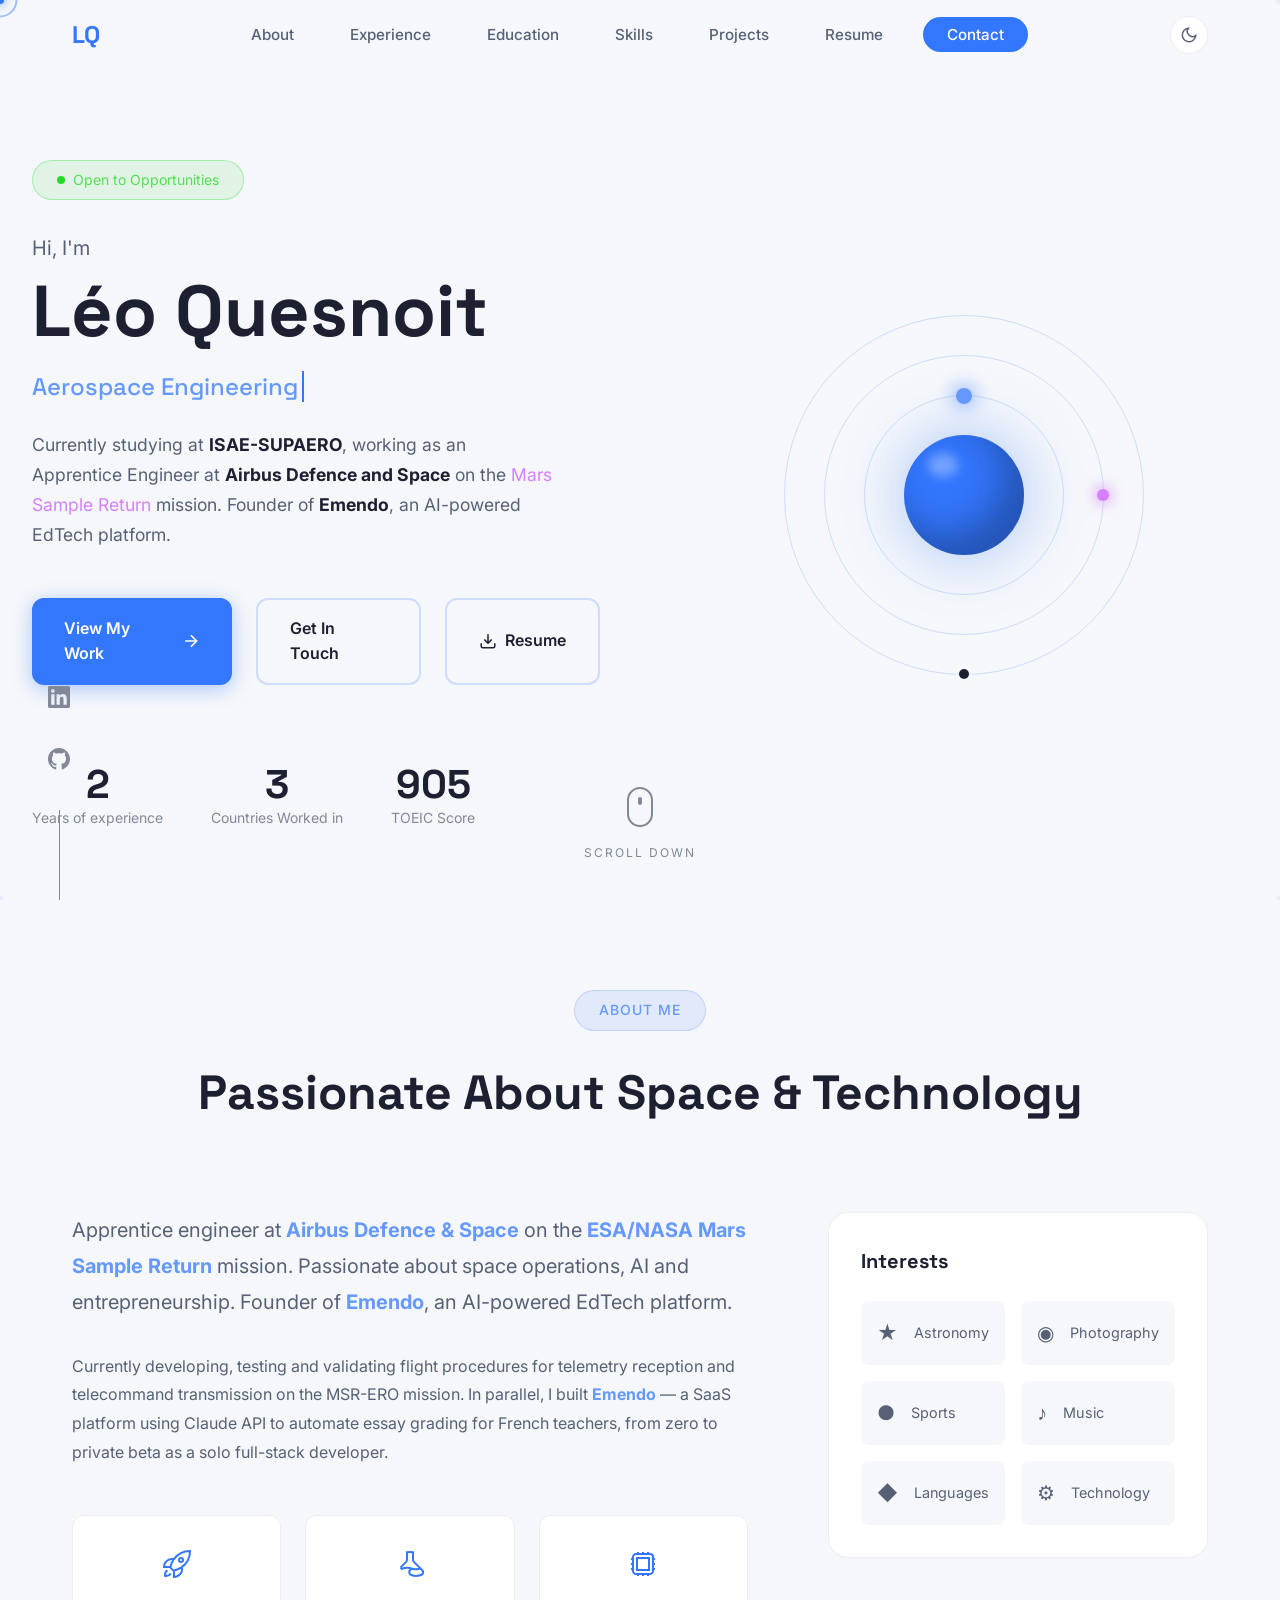
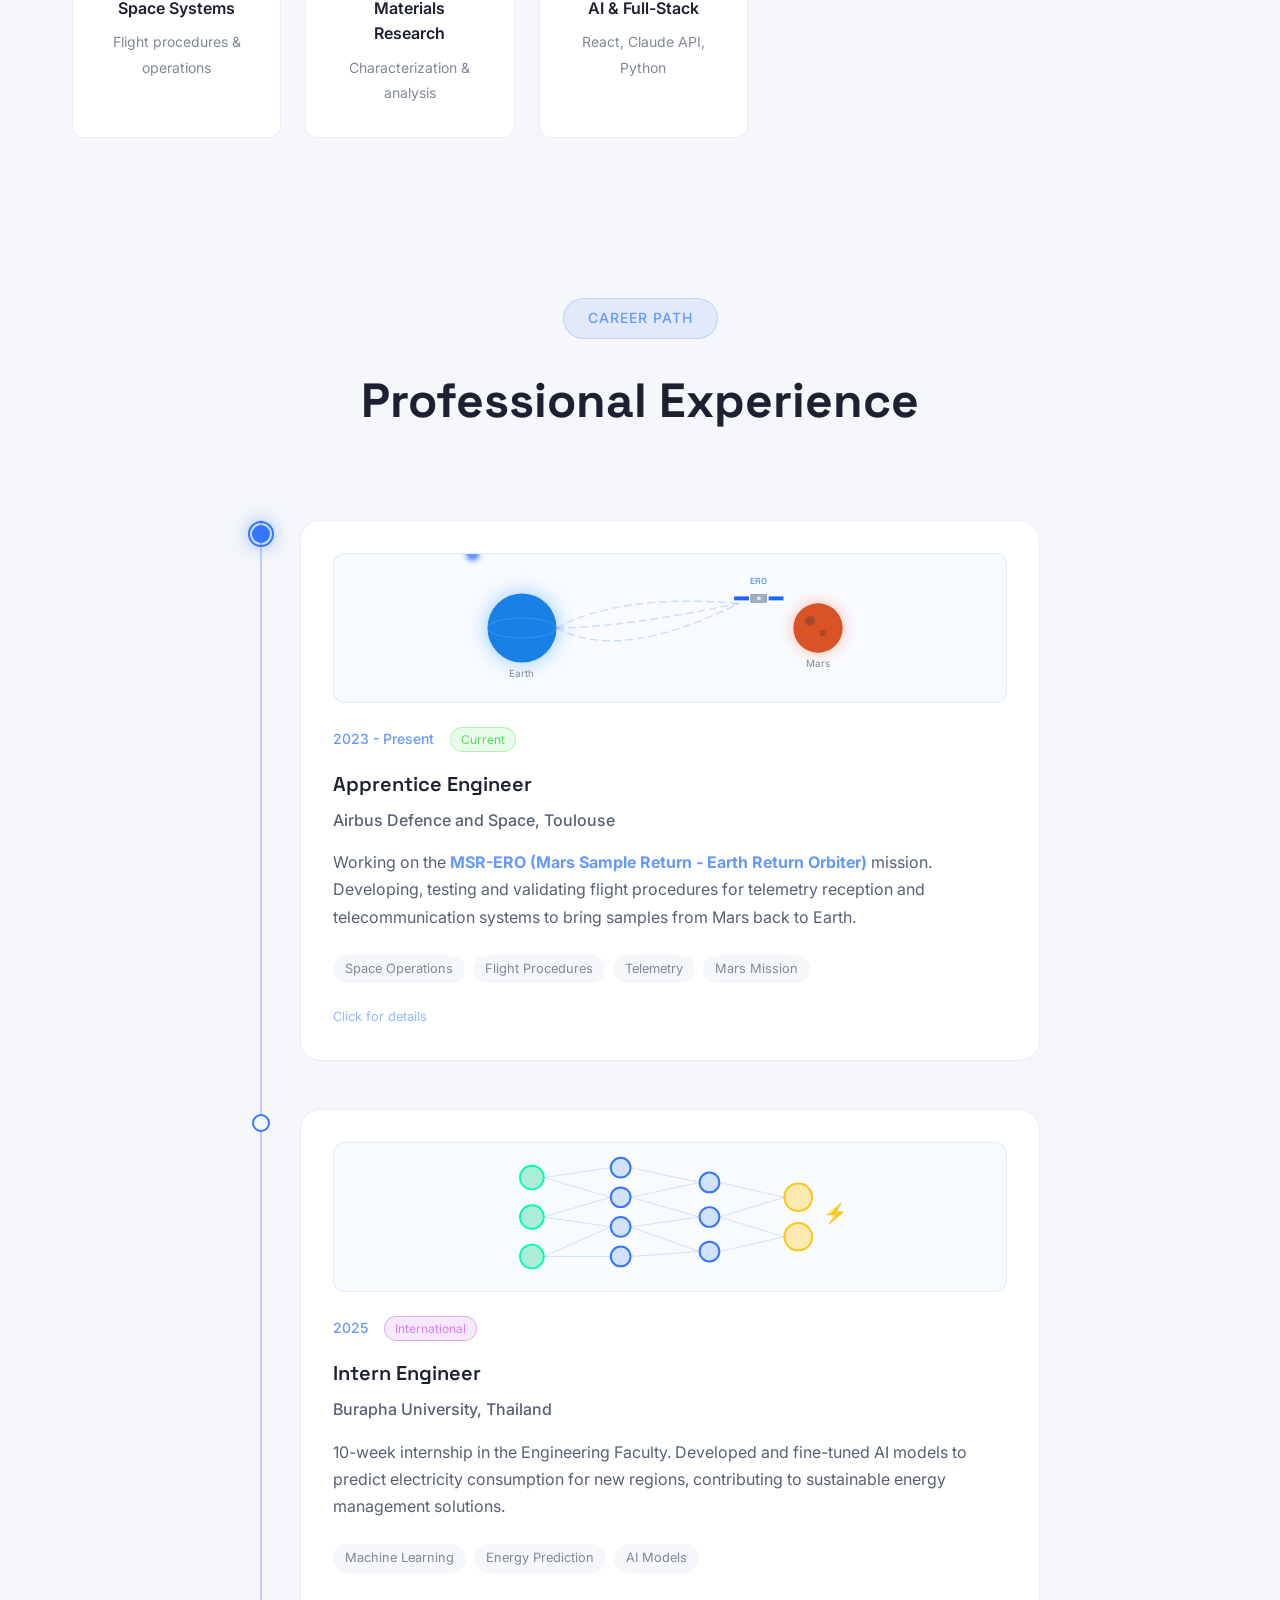
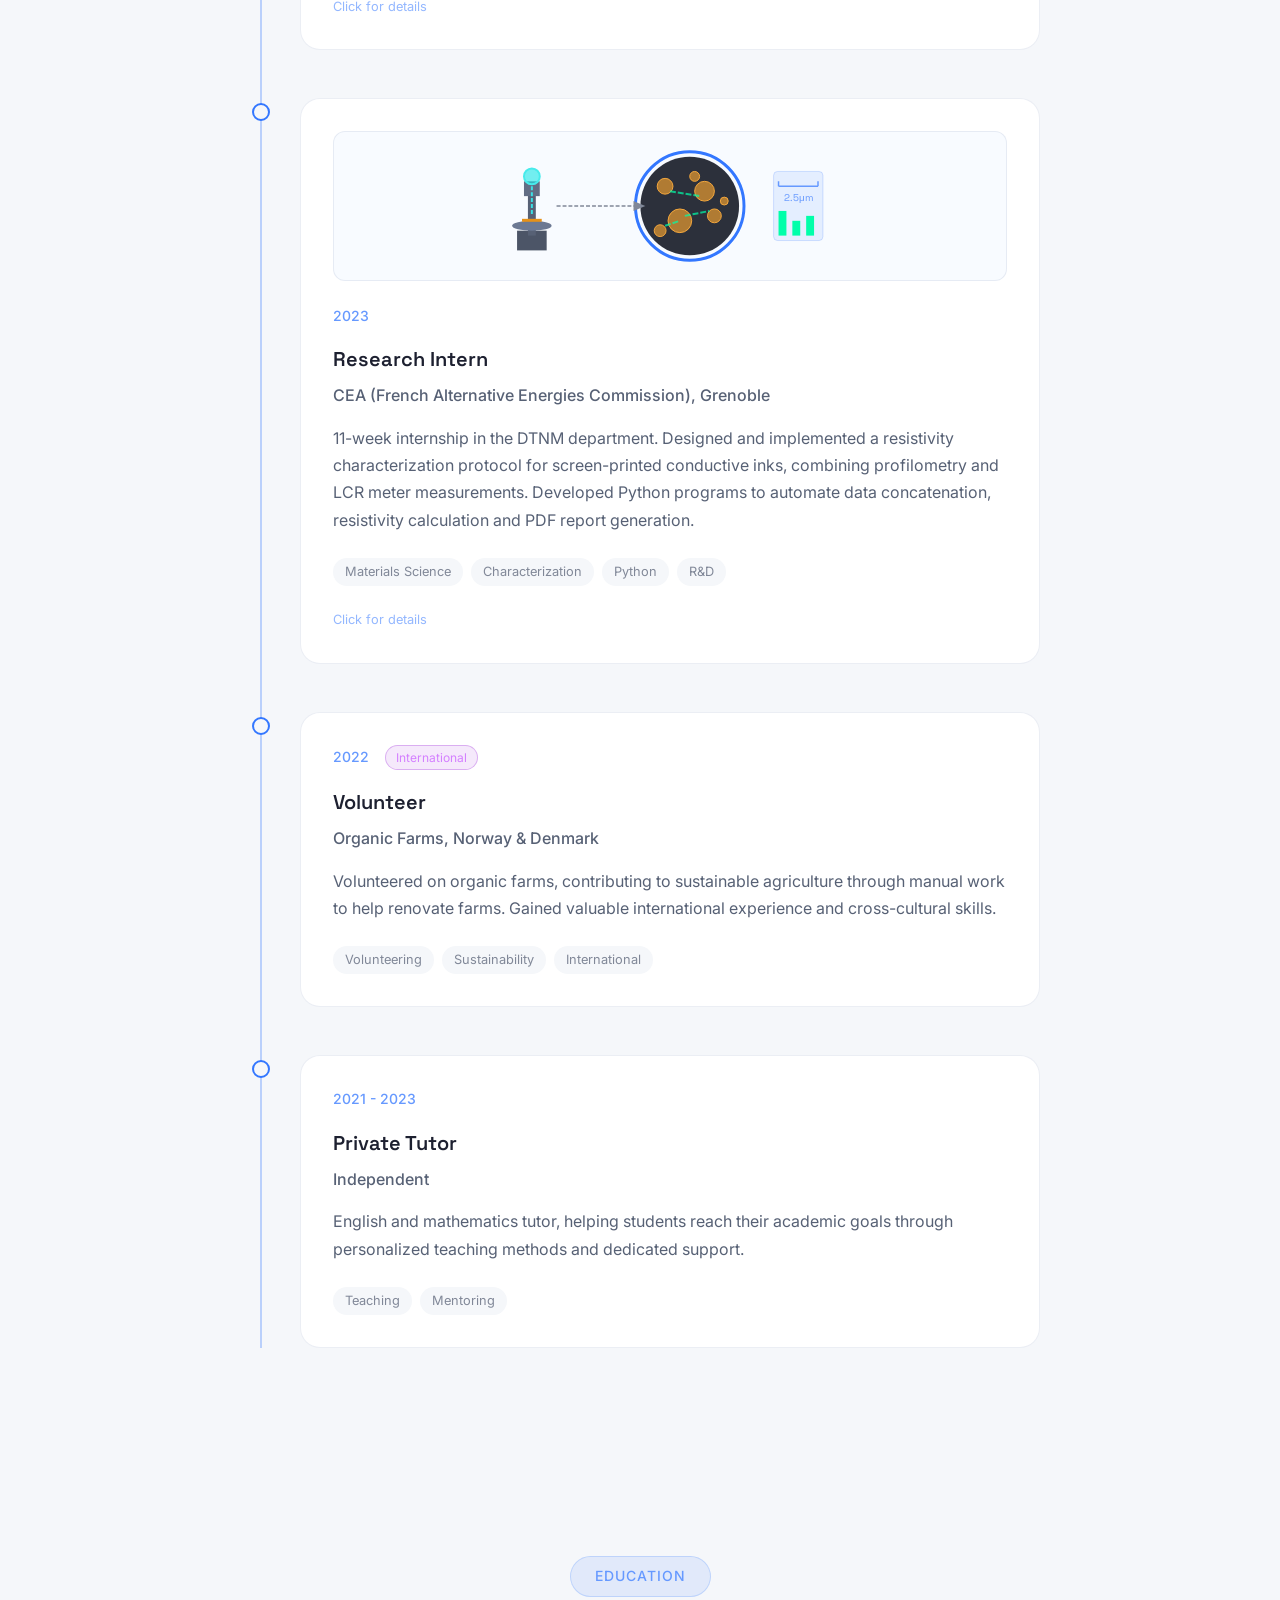
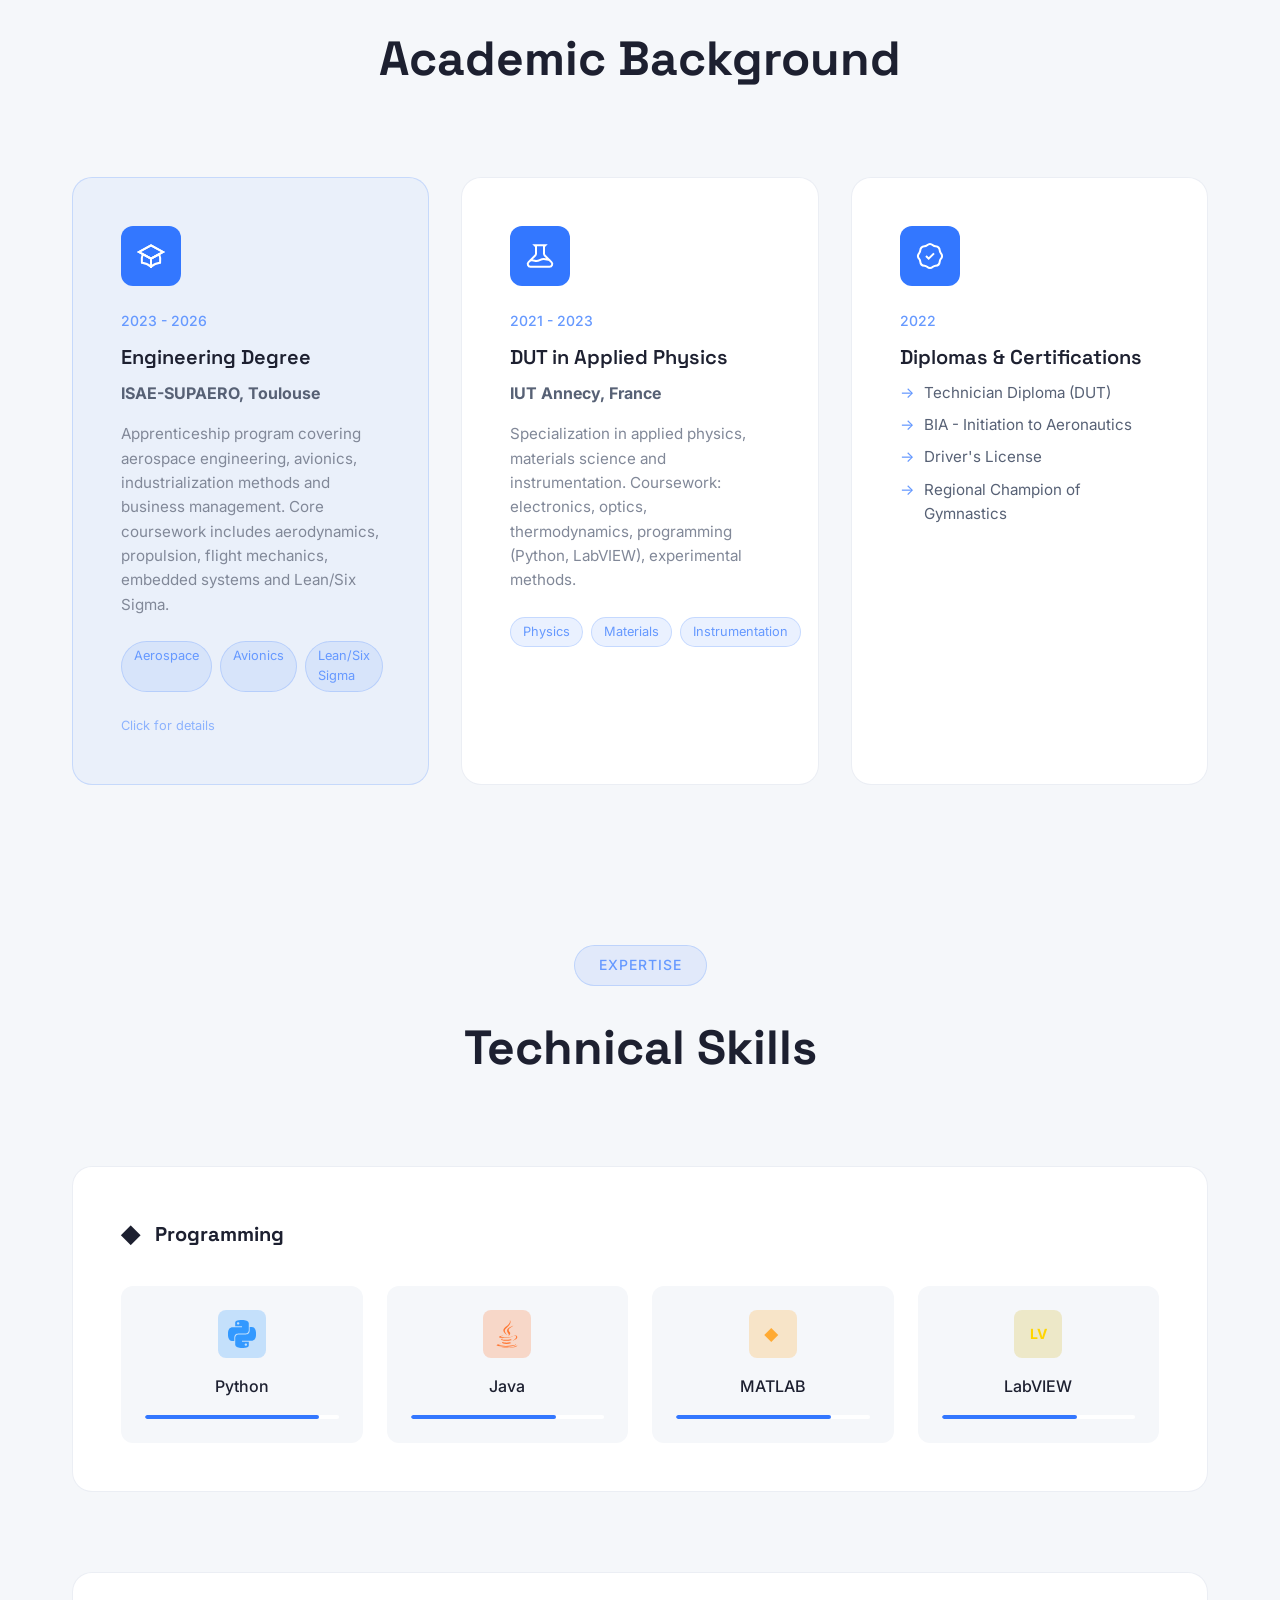
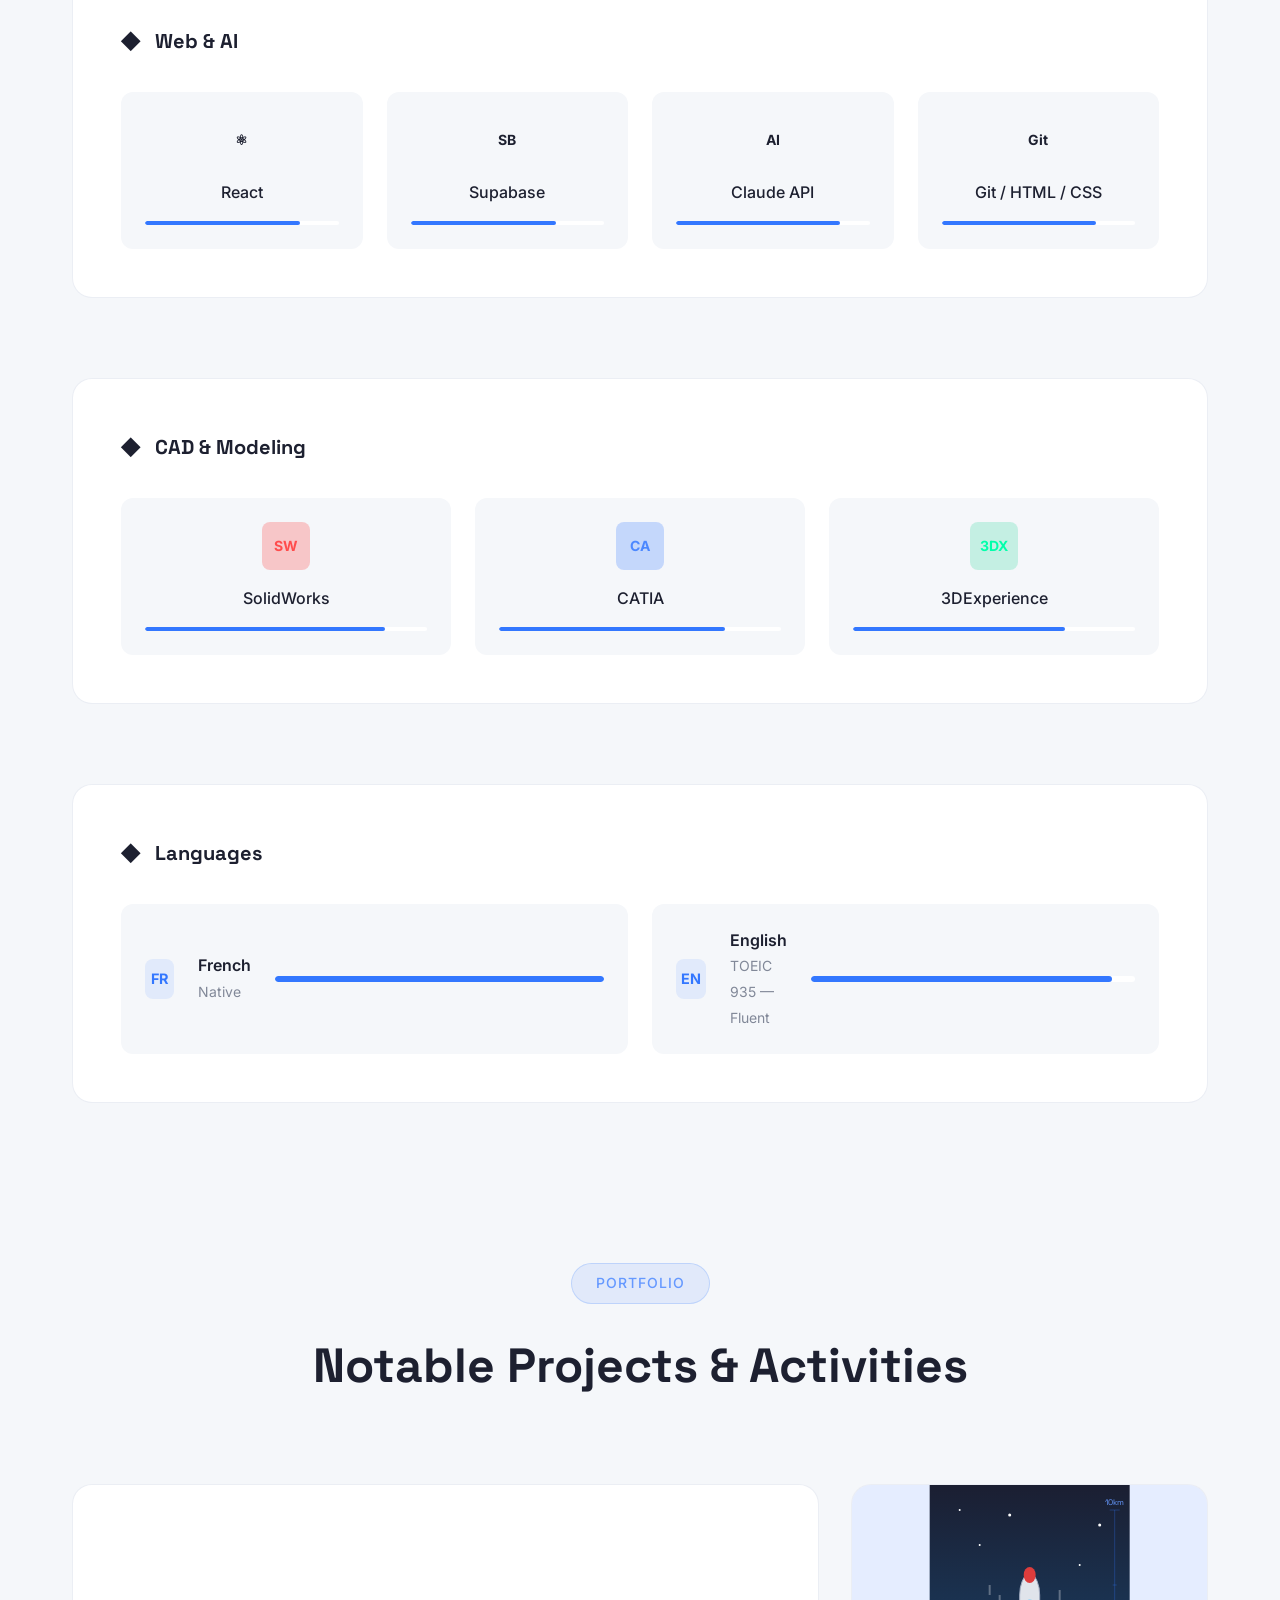
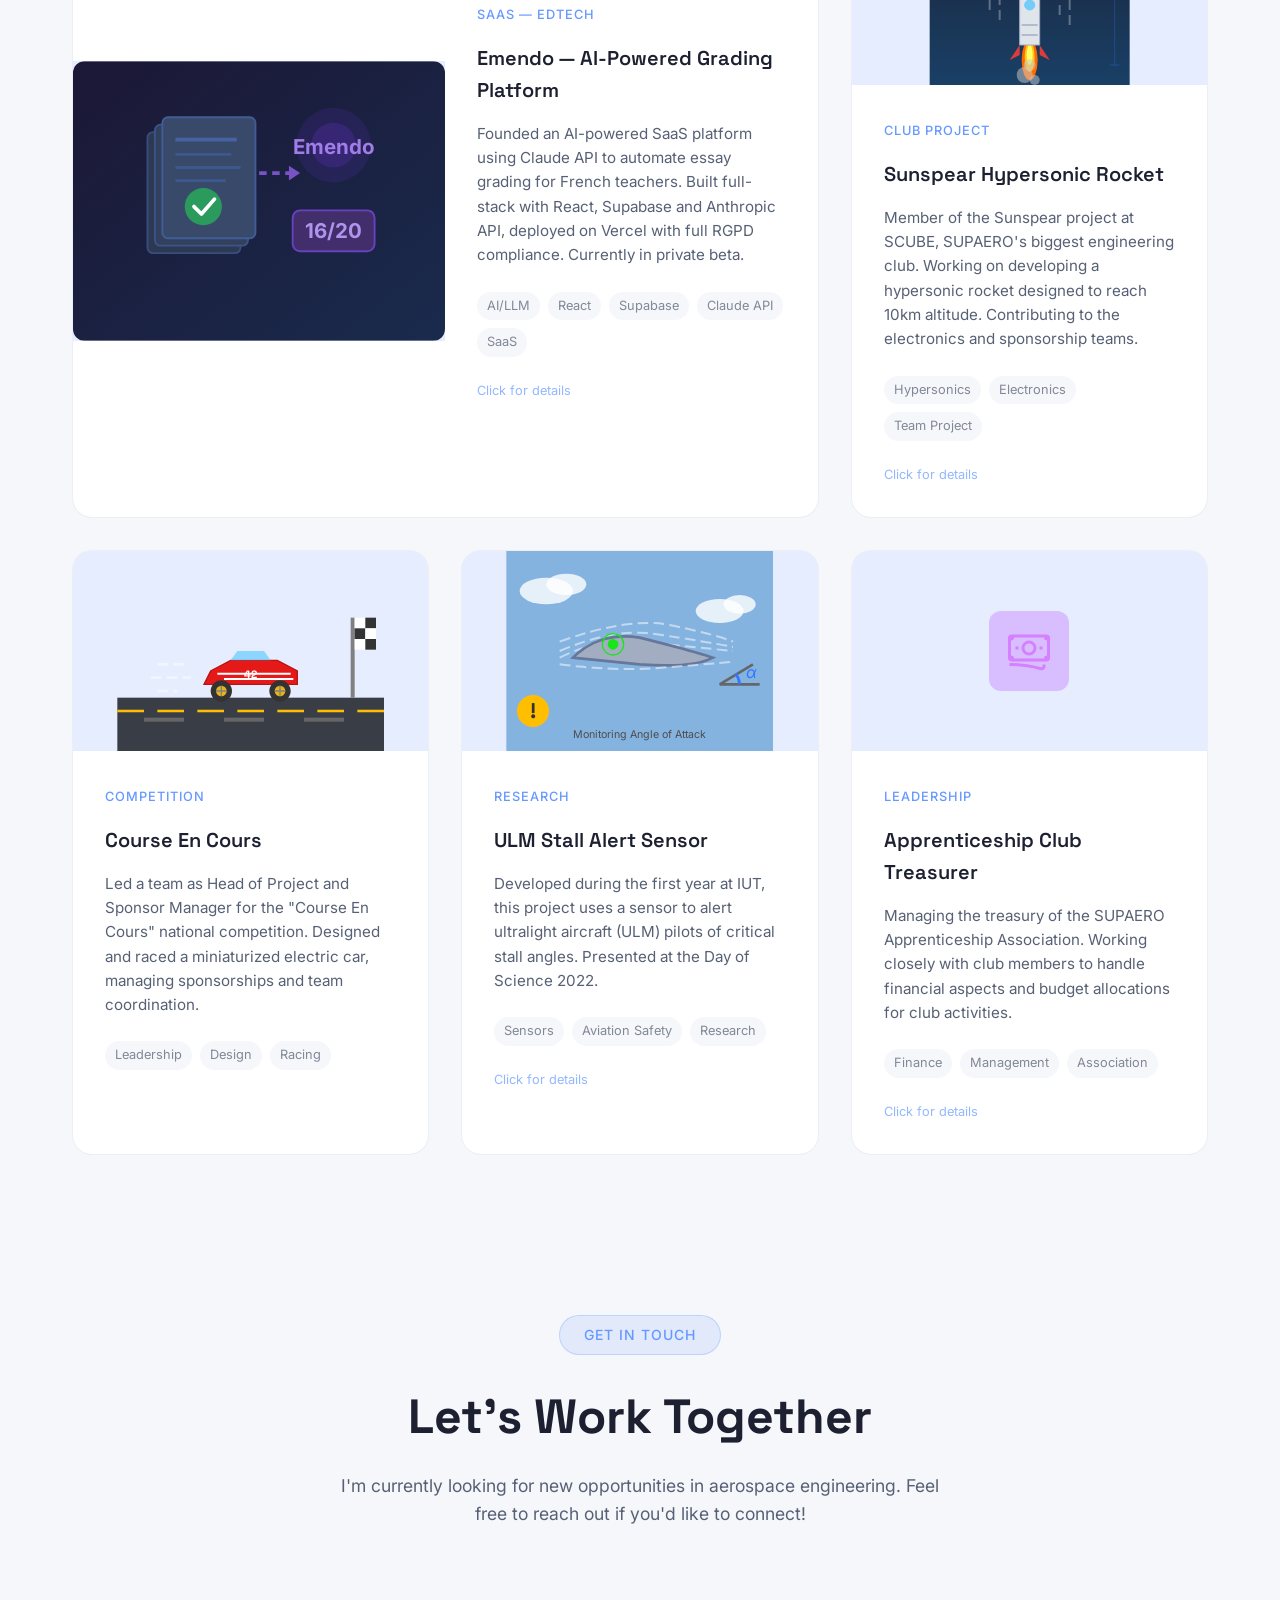
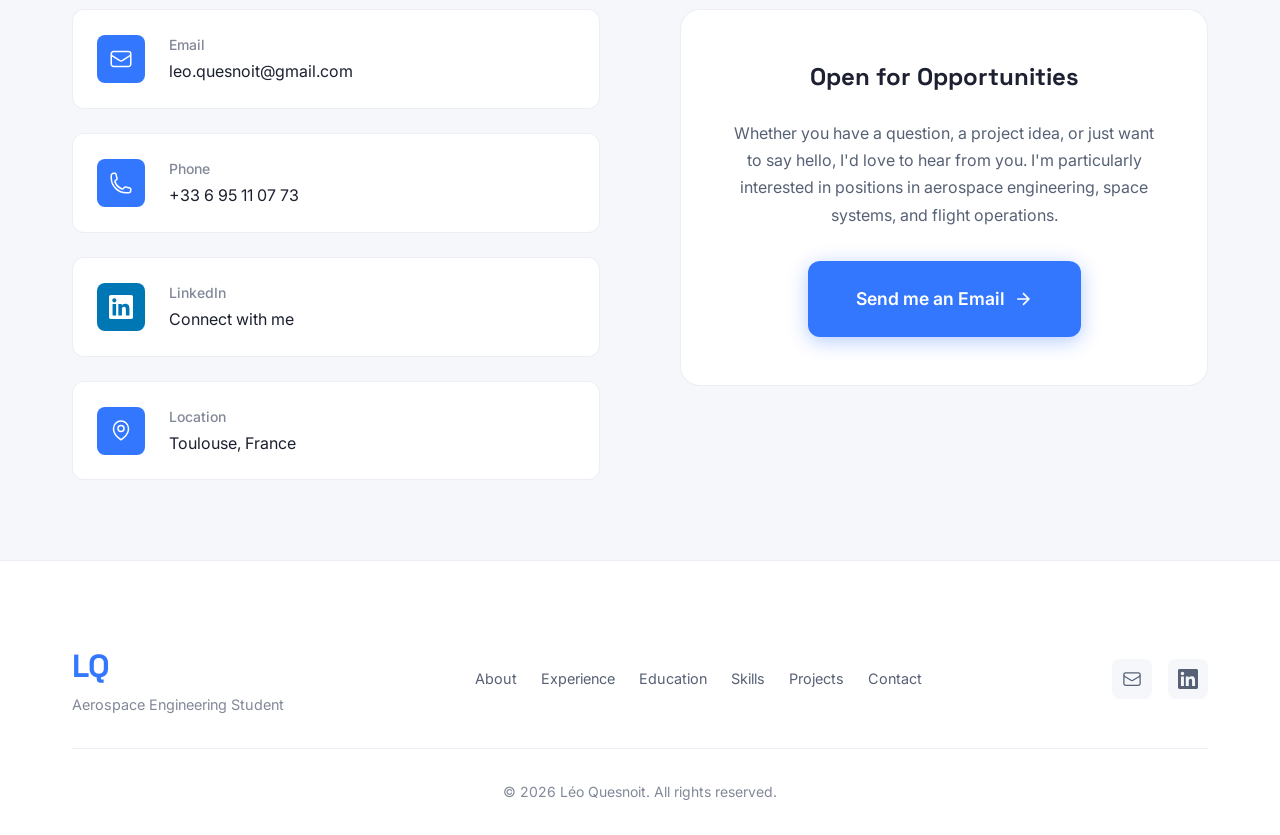
==== index.html @ d5df016c "fix: restore full SUPAERO education description Co-Authored-By: Claude Opus 4.6 (1M context) <norepl" ====
<!DOCTYPE html>
<html lang="en">

<head>
    <meta charset="UTF-8">
    <meta name="viewport" content="width=device-width, initial-scale=1.0">
    <meta name="description"
        content="Léo Quesnoit - Aerospace Engineering Student at ISAE-SUPAERO, Toulouse. Specializing in space systems and flight operations.">
    <meta name="keywords"
        content="aerospace engineer, ISAE-SUPAERO, Airbus, space, engineering student, MSR-ERO, Mars Sample Return">

    <!-- Open Graph -->
    <meta property="og:type" content="website">
    <meta property="og:title" content="Léo Quesnoit | Aerospace Engineering Student at ISAE-SUPAERO">
    <meta property="og:description"
        content="Aerospace Engineering Student at ISAE-SUPAERO working at Airbus Defence and Space on Mars Sample Return. Specializing in space systems and flight operations.">
    <meta property="og:url" content="https://leoquesnoit.netlify.app/">
    <meta property="og:locale" content="en_US">

    <!-- Twitter Card -->
    <meta name="twitter:card" content="summary">
    <meta name="twitter:title" content="Léo Quesnoit | Aerospace Engineering Student">
    <meta name="twitter:description"
        content="Aerospace Engineering Student at ISAE-SUPAERO working at Airbus Defence and Space on Mars Sample Return.">

    <!-- Canonical URL -->
    <link rel="canonical" href="https://leoquesnoit.netlify.app/">

    <!-- Structured Data -->
    <script type="application/ld+json">
    {
        "@context": "https://schema.org",
        "@type": "Person",
        "name": "Léo Quesnoit",
        "url": "https://leoquesnoit.netlify.app/",
        "jobTitle": "Aerospace Engineering Student",
        "worksFor": {
            "@type": "Organization",
            "name": "Airbus Defence and Space"
        },
        "alumniOf": {
            "@type": "EducationalOrganization",
            "name": "ISAE-SUPAERO"
        },
        "knowsAbout": ["Aerospace Engineering", "Space Systems", "Flight Operations", "Mars Sample Return", "AI", "EdTech", "React", "Python"],
        "sameAs": [
            "https://www.linkedin.com/in/léo-quesnoit/",
            "https://github.com/leo-quesnoit"
        ]
    }
    </script>

    <title>Léo Quesnoit | Aerospace Engineering Student</title>
    <link rel="preconnect" href="https://fonts.googleapis.com">
    <link rel="preconnect" href="https://fonts.gstatic.com" crossorigin>
    <link
        href="https://fonts.googleapis.com/css2?family=Inter:wght@300;400;500;600;700;800&family=Space+Grotesk:wght@400;500;600;700&display=swap"
        rel="stylesheet">
    <link rel="stylesheet" href="styles.css">
</head>

<body>
    <!-- Skip to Content -->
    <a href="#about" class="skip-to-content">Skip to main content</a>

    <!-- Custom Cursor -->
    <div class="cursor-dot" id="cursor-dot"></div>
    <div class="cursor-outline" id="cursor-outline"></div>

    <!-- Scroll Progress Bar -->
    <div class="scroll-progress" id="scroll-progress"></div>

    <!-- Hero Particles Canvas -->
    <canvas id="hero-particles" class="hero-particles"></canvas>

    <!-- Animated Background -->
    <div class="bg-animation">
        <div class="stars"></div>
        <div class="stars2"></div>
        <div class="stars3"></div>
    </div>

    <!-- Navigation -->
    <nav class="navbar" id="navbar" aria-label="Main navigation">
        <div class="nav-container">
            <a href="#hero" class="nav-logo">LQ</a>
            <ul class="nav-menu" id="nav-menu">
                <li><a href="#about" class="nav-link">About</a></li>
                <li><a href="#experience" class="nav-link">Experience</a></li>
                <li><a href="#education" class="nav-link">Education</a></li>
                <li><a href="#skills" class="nav-link">Skills</a></li>
                <li><a href="#projects" class="nav-link">Projects</a></li>
                <li><a href="Leo-Quesnoit-CV.pdf" class="nav-link" download>Resume</a></li>
                <li><a href="#contact" class="nav-link nav-cta">Contact</a></li>
            </ul>
            <button class="theme-toggle" id="theme-toggle" aria-label="Toggle light/dark mode" title="Toggle theme">
                <svg class="theme-icon sun" viewBox="0 0 24 24" fill="none" stroke="currentColor" stroke-width="2"
                    width="18" height="18">
                    <circle cx="12" cy="12" r="5" />
                    <path
                        d="M12 1v2M12 21v2M4.22 4.22l1.42 1.42M18.36 18.36l1.42 1.42M1 12h2M21 12h2M4.22 19.78l1.42-1.42M18.36 5.64l1.42-1.42" />
                </svg>
                <svg class="theme-icon moon" viewBox="0 0 24 24" fill="none" stroke="currentColor" stroke-width="2"
                    width="18" height="18">
                    <path d="M21 12.79A9 9 0 1111.21 3 7 7 0 0021 12.79z" />
                </svg>
            </button>
            <button class="nav-toggle" id="nav-toggle" aria-label="Toggle navigation">
                <span></span>
                <span></span>
                <span></span>
            </button>
        </div>
    </nav>

    <!-- Hero Section -->
    <section class="hero" id="hero">
        <!-- Social Links Sidebar -->
        <div class="social-sidebar">
            <a href="https://linkedin.com/in/leo-quesnoit" target="_blank" rel="noopener" class="social-link"
                aria-label="LinkedIn">
                <svg viewBox="0 0 24 24" fill="currentColor" width="22" height="22">
                    <path
                        d="M20.447 20.452h-3.554v-5.569c0-1.328-.027-3.037-1.852-3.037-1.853 0-2.136 1.445-2.136 2.939v5.667H9.351V9h3.414v1.561h.046c.477-.9 1.637-1.85 3.37-1.85 3.601 0 4.267 2.37 4.267 5.455v6.286zM5.337 7.433c-1.144 0-2.063-.926-2.063-2.065 0-1.138.92-2.063 2.063-2.063 1.14 0 2.064.925 2.064 2.063 0 1.139-.925 2.065-2.064 2.065zm1.782 13.019H3.555V9h3.564v11.452zM22.225 0H1.771C.792 0 0 .774 0 1.729v20.542C0 23.227.792 24 1.771 24h20.451C23.2 24 24 23.227 24 22.271V1.729C24 .774 23.2 0 22.222 0h.003z" />
                </svg>
            </a>
            <a href="https://github.com/leo-quesnoit" target="_blank" rel="noopener" class="social-link"
                aria-label="GitHub">
                <svg viewBox="0 0 24 24" fill="currentColor" width="22" height="22">
                    <path
                        d="M12 0c-6.626 0-12 5.373-12 12 0 5.302 3.438 9.8 8.207 11.387.599.111.793-.261.793-.577v-2.234c-3.338.726-4.033-1.416-4.033-1.416-.546-1.387-1.333-1.756-1.333-1.756-1.089-.745.083-.729.083-.729 1.205.084 1.839 1.237 1.839 1.237 1.07 1.834 2.807 1.304 3.492.997.107-.775.418-1.305.762-1.604-2.665-.305-5.467-1.334-5.467-5.931 0-1.311.469-2.381 1.236-3.221-.124-.303-.535-1.524.117-3.176 0 0 1.008-.322 3.301 1.23.957-.266 1.983-.399 3.003-.404 1.02.005 2.047.138 3.006.404 2.291-1.552 3.297-1.23 3.297-1.23.653 1.653.242 2.874.118 3.176.77.84 1.235 1.911 1.235 3.221 0 4.609-2.807 5.624-5.479 5.921.43.372.823 1.102.823 2.222v3.293c0 .319.192.694.801.576 4.765-1.589 8.199-6.086 8.199-11.386 0-6.627-5.373-12-12-12z" />
                </svg>
            </a>
            <div class="social-line"></div>
        </div>

        <div class="hero-content">
            <div class="hero-badge">
                <span class="badge-dot"></span>
                Open to Opportunities
            </div>
            <h1 class="hero-title">
                <span class="hero-greeting">Hi, I'm</span>
                <span class="hero-name">Léo Quesnoit</span>
            </h1>
            <p class="hero-subtitle">
                <span class="typing-text">Aerospace Engineering Student</span>
            </p>
            <p class="hero-description">
                Currently studying at <strong>ISAE-SUPAERO</strong>, working as an Apprentice Engineer at
                <strong>Airbus Defence and Space</strong> on the <em>Mars Sample Return</em> mission.
                Founder of <strong>Emendo</strong>, an AI-powered EdTech platform.
            </p>
            <div class="hero-buttons">
                <a href="#experience" class="btn btn-primary">
                    <span>View My Work</span>
                    <svg width="20" height="20" viewBox="0 0 24 24" fill="none" stroke="currentColor" stroke-width="2">
                        <path d="M5 12h14M12 5l7 7-7 7" />
                    </svg>
                </a>
                <a href="#contact" class="btn btn-secondary">
                    <span>Get In Touch</span>
                </a>
                <a href="Leo-Quesnoit-CV.pdf" class="btn btn-secondary" download aria-label="Download Resume PDF">
                    <svg width="18" height="18" viewBox="0 0 24 24" fill="none" stroke="currentColor"
                        stroke-width="2">
                        <path d="M21 15v4a2 2 0 01-2 2H5a2 2 0 01-2-2v-4M7 10l5 5 5-5M12 15V3" />
                    </svg>
                    <span>Resume</span>
                </a>
            </div>
            <div class="hero-stats">
                <div class="stat">
                    <span class="stat-number" data-count="3">0</span>
                    <span class="stat-label">Years of experience</span>
                </div>
                <div class="stat">
                    <span class="stat-number" data-count="4">0</span>
                    <span class="stat-label">Countries Worked in</span>
                </div>
                <div class="stat">
                    <span class="stat-number" data-count="935">0</span>
                    <span class="stat-label">TOEIC Score</span>
                </div>
            </div>
        </div>
        <div class="hero-visual">
            <div class="orbit-container">
                <div class="planet"></div>
                <div class="orbit orbit-1">
                    <div class="satellite satellite-1"></div>
                </div>
                <div class="orbit orbit-2">
                    <div class="satellite satellite-2"></div>
                </div>
                <div class="orbit orbit-3">
                    <div class="satellite satellite-3"></div>
                </div>
            </div>
        </div>
        <div class="scroll-indicator">
            <div class="mouse">
                <div class="wheel"></div>
            </div>
            <span>Scroll Down</span>
        </div>
    </section>

    <!-- About Section -->
    <section class="section about" id="about">
        <div class="container">
            <div class="section-header">
                <span class="section-tag">About Me</span>
                <h2 class="section-title">Passionate About Space & Technology</h2>
            </div>
            <div class="about-content">
                <div class="about-text">
                    <p class="about-intro">
                        Apprentice engineer at <strong>Airbus Defence & Space</strong> on the
                        <strong>ESA/NASA Mars Sample Return</strong> mission. Passionate about space operations,
                        AI and entrepreneurship. Founder of <strong>Emendo</strong>, an AI-powered EdTech platform.
                    </p>
                    <p>
                        Currently developing, testing and validating flight procedures for telemetry reception
                        and telecommand transmission on the MSR-ERO mission. In parallel, I built
                        <strong>Emendo</strong> — a SaaS platform using Claude API to automate essay grading
                        for French teachers, from zero to private beta as a solo full-stack developer.
                    </p>
                    <div class="about-highlights">
                        <div class="highlight-card">
                            <div class="highlight-icon">
                                <svg viewBox="0 0 24 24" fill="none" stroke="currentColor" stroke-width="1.5" width="32"
                                    height="32">
                                    <path
                                        d="M15.59 14.37a6 6 0 01-5.84 7.38v-4.8m5.84-2.58a14.98 14.98 0 006.16-12.12A14.98 14.98 0 009.631 8.41m5.96 5.96a14.926 14.926 0 01-5.841 2.58m-.119-8.54a6 6 0 00-7.381 5.84h4.8m2.581-5.84a14.927 14.927 0 00-2.58 5.84m2.699 2.7c-.103.021-.207.041-.311.06a15.09 15.09 0 01-2.448-2.448 14.9 14.9 0 01.06-.312m-2.24 2.39a4.493 4.493 0 00-1.757 4.306 4.493 4.493 0 004.306-1.758M16.5 9a1.5 1.5 0 11-3 0 1.5 1.5 0 013 0z" />
                                </svg>
                            </div>
                            <h4>Space Systems</h4>
                            <p>Flight procedures & operations</p>
                        </div>
                        <div class="highlight-card">
                            <div class="highlight-icon">
                                <svg viewBox="0 0 24 24" fill="none" stroke="currentColor" stroke-width="1.5" width="32"
                                    height="32">
                                    <path
                                        d="M9.75 3.104v5.714a2.25 2.25 0 01-.659 1.591L5 14.5M9.75 3.104c-.251.023-.501.05-.75.082m.75-.082a24.301 24.301 0 014.5 0m0 0v5.714c0 .597.237 1.17.659 1.591L19.8 15.3M14.25 3.104c.251.023.501.05.75.082M19.8 15.3l-1.57.393A9.065 9.065 0 0112 15a9.065 9.065 0 00-6.23.693L5 14.5m14.8.8l1.402 1.402c1.232 1.232.65 3.318-1.067 3.611l-.573.097a9.057 9.057 0 01-6.124 0L13 20.313a2.253 2.253 0 01-1.067-3.611L13 15.3" />
                                </svg>
                            </div>
                            <h4>Materials Research</h4>
                            <p>Characterization & analysis</p>
                        </div>
                        <div class="highlight-card">
                            <div class="highlight-icon">
                                <svg viewBox="0 0 24 24" fill="none" stroke="currentColor" stroke-width="1.5" width="32"
                                    height="32">
                                    <path
                                        d="M8.25 3v1.5M4.5 8.25H3m18 0h-1.5M4.5 12H3m18 0h-1.5m-15 3.75H3m18 0h-1.5M8.25 19.5V21M12 3v1.5m0 15V21m3.75-18v1.5m0 15V21m-9-1.5h10.5a2.25 2.25 0 002.25-2.25V6.75a2.25 2.25 0 00-2.25-2.25H6.75A2.25 2.25 0 004.5 6.75v10.5a2.25 2.25 0 002.25 2.25zm.75-12h9v9h-9v-9z" />
                                </svg>
                            </div>
                            <h4>AI & Full-Stack</h4>
                            <p>React, Claude API, Python</p>
                        </div>
                    </div>
                </div>
                <div class="about-interests">
                    <h3>Interests</h3>
                    <div class="interests-grid">
                        <div class="interest-item">
                            <span class="interest-icon">★</span>
                            <span>Astronomy</span>
                        </div>
                        <div class="interest-item">
                            <span class="interest-icon">◉</span>
                            <span>Photography</span>
                        </div>
                        <div class="interest-item">
                            <span class="interest-icon">●</span>
                            <span>Sports</span>
                        </div>
                        <div class="interest-item">
                            <span class="interest-icon">♪</span>
                            <span>Music</span>
                        </div>
                        <div class="interest-item">
                            <span class="interest-icon">◆</span>
                            <span>Languages</span>
                        </div>
                        <div class="interest-item">
                            <span class="interest-icon">⚙</span>
                            <span>Technology</span>
                        </div>
                    </div>
                </div>
            </div>
        </div>
    </section>

    <!-- Experience Section -->
    <section class="section experience" id="experience">
        <div class="container">
            <div class="section-header">
                <span class="section-tag">Career Path</span>
                <h2 class="section-title">Professional Experience</h2>
            </div>
            <div class="timeline">
                <div class="timeline-item" data-aos="fade-up">
                    <div class="timeline-marker current">
                        <div class="marker-ring"></div>
                    </div>
                    <div class="timeline-content clickable" data-modal="airbus" role="button" tabindex="0">
                        <!-- Satellite Communication Animation -->
                        <div class="experience-animation satellite-animation">
                            <svg viewBox="0 0 400 150" class="satellite-svg">
                                <!-- Earth -->
                                <circle cx="50" cy="75" r="35" class="earth" />
                                <ellipse cx="50" cy="75" rx="35" ry="10" class="earth-ring" />
                                <!-- Mars -->
                                <circle cx="350" cy="75" r="25" class="mars" />
                                <circle cx="342" cy="68" r="5" class="mars-crater" />
                                <circle cx="355" cy="80" r="3" class="mars-crater" />
                                <!-- Satellite near Mars -->
                                <g class="satellite-ero" transform="translate(290, 45)">
                                    <rect x="-8" y="-4" width="16" height="8" class="sat-body" />
                                    <rect x="-25" y="-2" width="15" height="4" class="sat-panel" />
                                    <rect x="10" y="-2" width="15" height="4" class="sat-panel" />
                                    <circle cx="0" cy="0" r="2" class="sat-antenna" />
                                </g>
                                <!-- Signal waves from Earth to Satellite -->
                                <g class="signal-group">
                                    <path d="M 85 75 Q 150 40, 270 50" class="signal-path signal-1" />
                                    <path d="M 85 75 Q 150 75, 270 50" class="signal-path signal-2" />
                                    <path d="M 85 75 Q 150 110, 270 50" class="signal-path signal-3" />
                                </g>
                                <!-- Data packets -->
                                <circle cx="0" cy="0" r="4" class="data-packet packet-1" />
                                <circle cx="0" cy="0" r="4" class="data-packet packet-2" />
                                <circle cx="0" cy="0" r="4" class="data-packet packet-3" />
                                <!-- Labels -->
                                <text x="50" y="125" class="planet-label">Earth</text>
                                <text x="350" y="115" class="planet-label">Mars</text>
                                <text x="290" y="30" class="sat-label">ERO</text>
                            </svg>
                        </div>
                        <div class="timeline-header">
                            <span class="timeline-date">2023 - Present</span>
                            <span class="timeline-badge">Current</span>
                        </div>
                        <h3 class="timeline-title">Apprentice Engineer</h3>
                        <h4 class="timeline-company">Airbus Defence and Space, Toulouse</h4>
                        <p class="timeline-description">
                            Working on the <strong>MSR-ERO (Mars Sample Return - Earth Return Orbiter)</strong> mission.
                            Developing, testing and validating flight procedures for telemetry reception and
                            telecommunication systems to bring samples from Mars back to Earth.
                        </p>
                        <div class="timeline-tags">
                            <span class="tag">Space Operations</span>
                            <span class="tag">Flight Procedures</span>
                            <span class="tag">Telemetry</span>
                            <span class="tag">Mars Mission</span>
                        </div>
                        <span class="click-hint">Click for details</span>
                    </div>
                </div>

                <div class="timeline-item" data-aos="fade-up">
                    <div class="timeline-marker"></div>
                    <div class="timeline-content clickable" data-modal="thailand" role="button" tabindex="0">
                        <!-- Neural Network Animation -->
                        <div class="experience-animation neural-animation">
                            <svg viewBox="0 0 400 150" class="neural-svg">
                                <!-- Input Layer -->
                                <g class="layer input-layer">
                                    <circle cx="60" cy="35" r="12" class="neuron input-neuron n1" />
                                    <circle cx="60" cy="75" r="12" class="neuron input-neuron n2" />
                                    <circle cx="60" cy="115" r="12" class="neuron input-neuron n3" />
                                </g>
                                <!-- Hidden Layer 1 -->
                                <g class="layer hidden-layer-1">
                                    <circle cx="150" cy="25" r="10" class="neuron hidden-neuron h1" />
                                    <circle cx="150" cy="55" r="10" class="neuron hidden-neuron h2" />
                                    <circle cx="150" cy="85" r="10" class="neuron hidden-neuron h3" />
                                    <circle cx="150" cy="115" r="10" class="neuron hidden-neuron h4" />
                                </g>
                                <!-- Hidden Layer 2 -->
                                <g class="layer hidden-layer-2">
                                    <circle cx="240" cy="40" r="10" class="neuron hidden-neuron h5" />
                                    <circle cx="240" cy="75" r="10" class="neuron hidden-neuron h6" />
                                    <circle cx="240" cy="110" r="10" class="neuron hidden-neuron h7" />
                                </g>
                                <!-- Output Layer -->
                                <g class="layer output-layer">
                                    <circle cx="330" cy="55" r="14" class="neuron output-neuron o1" />
                                    <circle cx="330" cy="95" r="14" class="neuron output-neuron o2" />
                                </g>
                                <!-- Connections (drawn behind neurons) -->
                                <g class="connections">
                                    <!-- Input to Hidden 1 -->
                                    <line x1="72" y1="35" x2="140" y2="25" class="synapse s1" />
                                    <line x1="72" y1="35" x2="140" y2="55" class="synapse s2" />
                                    <line x1="72" y1="75" x2="140" y2="55" class="synapse s3" />
                                    <line x1="72" y1="75" x2="140" y2="85" class="synapse s4" />
                                    <line x1="72" y1="115" x2="140" y2="85" class="synapse s5" />
                                    <line x1="72" y1="115" x2="140" y2="115" class="synapse s6" />
                                    <!-- Hidden 1 to Hidden 2 -->
                                    <line x1="160" y1="25" x2="230" y2="40" class="synapse s7" />
                                    <line x1="160" y1="55" x2="230" y2="40" class="synapse s8" />
                                    <line x1="160" y1="55" x2="230" y2="75" class="synapse s9" />
                                    <line x1="160" y1="85" x2="230" y2="75" class="synapse s10" />
                                    <line x1="160" y1="85" x2="230" y2="110" class="synapse s11" />
                                    <line x1="160" y1="115" x2="230" y2="110" class="synapse s12" />
                                    <!-- Hidden 2 to Output -->
                                    <line x1="250" y1="40" x2="316" y2="55" class="synapse s13" />
                                    <line x1="250" y1="75" x2="316" y2="55" class="synapse s14" />
                                    <line x1="250" y1="75" x2="316" y2="95" class="synapse s15" />
                                    <line x1="250" y1="110" x2="316" y2="95" class="synapse s16" />
                                </g>
                                <!-- Data flow pulses -->
                                <circle r="3" class="pulse pulse-1" />
                                <circle r="3" class="pulse pulse-2" />
                                <circle r="3" class="pulse pulse-3" />
                                <!-- Energy icon (output) -->
                                <text x="355" y="78" class="energy-icon">⚡</text>
                            </svg>
                        </div>
                        <div class="timeline-header">
                            <span class="timeline-date">2025</span>
                            <span class="timeline-badge international">International</span>
                        </div>
                        <h3 class="timeline-title">Intern Engineer</h3>
                        <h4 class="timeline-company">Burapha University, Thailand</h4>
                        <p class="timeline-description">
                            10-week internship in the Engineering Faculty. Developed and fine-tuned AI models
                            to predict electricity consumption for new regions, contributing to sustainable
                            energy management solutions.
                        </p>
                        <div class="timeline-tags">
                            <span class="tag">Machine Learning</span>
                            <span class="tag">Energy Prediction</span>
                            <span class="tag">AI Models</span>
                        </div>
                        <span class="click-hint">Click for details</span>
                    </div>
                </div>

                <div class="timeline-item" data-aos="fade-up">
                    <div class="timeline-marker"></div>
                    <div class="timeline-content clickable" data-modal="cea" role="button" tabindex="0">
                        <!-- Materials Characterization Animation -->
                        <div class="experience-animation materials-animation">
                            <svg viewBox="0 0 400 150" class="materials-svg">
                                <!-- Microscope -->
                                <g class="microscope" transform="translate(60, 20)">
                                    <rect x="-15" y="80" width="30" height="20" class="micro-base" />
                                    <rect x="-4" y="40" width="8" height="45" class="micro-arm" />
                                    <rect x="-8" y="30" width="16" height="15" class="micro-head" />
                                    <circle cx="0" cy="25" r="8" class="micro-lens" />
                                    <ellipse cx="0" cy="75" rx="20" ry="5" class="micro-stage" />
                                </g>
                                <!-- Sample on stage -->
                                <rect x="50" y="88" width="20" height="3" class="sample" />
                                <!-- Scanning beam -->
                                <line x1="60" y1="55" x2="60" y2="85" class="scan-beam" />
                                <!-- Magnified view (circular) -->
                                <g class="magnified-view" transform="translate(220, 75)">
                                    <circle cx="0" cy="0" r="55" class="view-border" />
                                    <circle cx="0" cy="0" r="50" class="view-bg" />
                                    <!-- Ink particles/grain structure -->
                                    <circle cx="-25" cy="-20" r="8" class="particle p1" />
                                    <circle cx="15" cy="-15" r="10" class="particle p2" />
                                    <circle cx="-10" cy="15" r="12" class="particle p3" />
                                    <circle cx="25" cy="10" r="7" class="particle p4" />
                                    <circle cx="-30" cy="25" r="6" class="particle p5" />
                                    <circle cx="5" cy="-30" r="5" class="particle p6" />
                                    <circle cx="35" cy="-5" r="4" class="particle p7" />
                                    <!-- Connections between particles -->
                                    <line x1="-20" y1="-15" x2="10" y2="-10" class="ink-connection" />
                                    <line x1="-5" y1="10" x2="20" y2="5" class="ink-connection" />
                                    <line x1="-25" y1="20" x2="-10" y2="15" class="ink-connection" />
                                </g>
                                <!-- Zoom arrow -->
                                <path d="M 85 75 C 110 75, 130 75, 165 75" class="zoom-arrow" />
                                <polygon points="163,70 175,75 163,80" class="zoom-arrow-head" />
                                <!-- Measurement overlay -->
                                <g class="measurement" transform="translate(330, 40)">
                                    <rect x="-25" y="0" width="50" height="70" class="measure-box" />
                                    <line x1="-20" y1="15" x2="20" y2="15" class="measure-line" />
                                    <line x1="-20" y1="15" x2="-20" y2="10" class="measure-tick" />
                                    <line x1="20" y1="15" x2="20" y2="10" class="measure-tick" />
                                    <text x="0" y="30" class="measure-text">2.5μm</text>
                                    <!-- Conductivity bars -->
                                    <rect x="-20" y="40" width="8" height="25" class="conduct-bar bar-1" />
                                    <rect x="-6" y="50" width="8" height="15" class="conduct-bar bar-2" />
                                    <rect x="8" y="45" width="8" height="20" class="conduct-bar bar-3" />
                                </g>
                            </svg>
                        </div>
                        <div class="timeline-header">
                            <span class="timeline-date">2023</span>
                        </div>
                        <h3 class="timeline-title">Research Intern</h3>
                        <h4 class="timeline-company">CEA (French Alternative Energies Commission), Grenoble</h4>
                        <p class="timeline-description">
                            11-week internship in the DTNM department. Designed and implemented a
                            resistivity characterization protocol for screen-printed conductive inks,
                            combining profilometry and LCR meter measurements. Developed Python programs
                            to automate data concatenation, resistivity calculation and PDF report generation.
                        </p>
                        <div class="timeline-tags">
                            <span class="tag">Materials Science</span>
                            <span class="tag">Characterization</span>
                            <span class="tag">Python</span>
                            <span class="tag">R&D</span>
                        </div>
                        <span class="click-hint">Click for details</span>
                    </div>
                </div>

                <div class="timeline-item" data-aos="fade-up">
                    <div class="timeline-marker"></div>
                    <div class="timeline-content">
                        <div class="timeline-header">
                            <span class="timeline-date">2022</span>
                            <span class="timeline-badge international">International</span>
                        </div>
                        <h3 class="timeline-title">Volunteer</h3>
                        <h4 class="timeline-company">Organic Farms, Norway & Denmark</h4>
                        <p class="timeline-description">
                            Volunteered on organic farms, contributing to sustainable agriculture through
                            manual work to help renovate farms. Gained valuable international experience and
                            cross-cultural skills.
                        </p>
                        <div class="timeline-tags">
                            <span class="tag">Volunteering</span>
                            <span class="tag">Sustainability</span>
                            <span class="tag">International</span>
                        </div>
                    </div>
                </div>

                <div class="timeline-item" data-aos="fade-up">
                    <div class="timeline-marker"></div>
                    <div class="timeline-content">
                        <div class="timeline-header">
                            <span class="timeline-date">2021 - 2023</span>
                        </div>
                        <h3 class="timeline-title">Private Tutor</h3>
                        <h4 class="timeline-company">Independent</h4>
                        <p class="timeline-description">
                            English and mathematics tutor, helping students reach their academic goals
                            through personalized teaching methods and dedicated support.
                        </p>
                        <div class="timeline-tags">
                            <span class="tag">Teaching</span>
                            <span class="tag">Mentoring</span>
                        </div>
                    </div>
                </div>
            </div>
        </div>
    </section>

    <!-- Education Section -->
    <section class="section education" id="education">
        <div class="container">
            <div class="section-header">
                <span class="section-tag">Education</span>
                <h2 class="section-title">Academic Background</h2>
            </div>
            <div class="education-grid">
                <div class="edu-card featured clickable" data-aos="fade-up" data-modal="supaero" role="button" tabindex="0">
                    <div class="edu-icon">
                        <svg viewBox="0 0 24 24" fill="none" stroke="currentColor" stroke-width="1.5">
                            <path d="M12 14l9-5-9-5-9 5 9 5z" />
                            <path
                                d="M12 14l6.16-3.422a12.083 12.083 0 01.665 6.479A11.952 11.952 0 0012 20.055a11.952 11.952 0 00-6.824-2.998 12.078 12.078 0 01.665-6.479L12 14z" />
                            <path d="M12 14l9-5-9-5-9 5 9 5zm0 0l6.16-3.422M12 14v7" />
                        </svg>
                    </div>
                    <div class="edu-content">
                        <span class="edu-years">2023 - 2026</span>
                        <h3 class="edu-degree">Engineering Degree</h3>
                        <h4 class="edu-school">ISAE-SUPAERO, Toulouse</h4>
                        <p class="edu-description">
                            Apprenticeship program covering aerospace engineering, avionics, industrialization
                            methods and business management. Core coursework includes aerodynamics, propulsion,
                            flight mechanics, embedded systems and Lean/Six Sigma.
                        </p>
                        <div class="edu-badges">
                            <span class="badge">Aerospace</span>
                            <span class="badge">Avionics</span>
                            <span class="badge">Lean/Six Sigma</span>
                        </div>
                        <span class="click-hint">Click for details</span>
                    </div>
                </div>

                <div class="edu-card" data-aos="fade-up" data-aos-delay="100">
                    <div class="edu-icon">
                        <svg viewBox="0 0 24 24" fill="none" stroke="currentColor" stroke-width="1.5">
                            <path
                                d="M19.428 15.428a2 2 0 00-1.022-.547l-2.387-.477a6 6 0 00-3.86.517l-.318.158a6 6 0 01-3.86.517L6.05 15.21a2 2 0 00-1.806.547M8 4h8l-1 1v5.172a2 2 0 00.586 1.414l5 5c1.26 1.26.367 3.414-1.415 3.414H4.828c-1.782 0-2.674-2.154-1.414-3.414l5-5A2 2 0 009 10.172V5L8 4z" />
                        </svg>
                    </div>
                    <div class="edu-content">
                        <span class="edu-years">2021 - 2023</span>
                        <h3 class="edu-degree">DUT in Applied Physics</h3>
                        <h4 class="edu-school">IUT Annecy, France</h4>
                        <p class="edu-description">
                            Specialization in applied physics, materials science and instrumentation.
                            Coursework: electronics, optics, thermodynamics, programming (Python, LabVIEW),
                            experimental methods.
                        </p>
                        <div class="edu-badges">
                            <span class="badge">Physics</span>
                            <span class="badge">Materials</span>
                            <span class="badge">Instrumentation</span>
                        </div>
                    </div>
                </div>

                <div class="edu-card certifications" data-aos="fade-up" data-aos-delay="200">
                    <div class="edu-icon">
                        <svg viewBox="0 0 24 24" fill="none" stroke="currentColor" stroke-width="1.5">
                            <path
                                d="M9 12l2 2 4-4M7.835 4.697a3.42 3.42 0 001.946-.806 3.42 3.42 0 014.438 0 3.42 3.42 0 001.946.806 3.42 3.42 0 013.138 3.138 3.42 3.42 0 00.806 1.946 3.42 3.42 0 010 4.438 3.42 3.42 0 00-.806 1.946 3.42 3.42 0 01-3.138 3.138 3.42 3.42 0 00-1.946.806 3.42 3.42 0 01-4.438 0 3.42 3.42 0 00-1.946-.806 3.42 3.42 0 01-3.138-3.138 3.42 3.42 0 00-.806-1.946 3.42 3.42 0 010-4.438 3.42 3.42 0 00.806-1.946 3.42 3.42 0 013.138-3.138z" />
                        </svg>
                    </div>
                    <div class="edu-content">
                        <span class="edu-years">2022</span>
                        <h3 class="edu-degree">Diplomas & Certifications</h3>
                        <ul class="edu-list">
                            <li>Technician Diploma (DUT)</li>
                            <li>BIA - Initiation to Aeronautics</li>
                            <li>Driver's License</li>
                            <li>Regional Champion of Gymnastics</li>
                        </ul>
                    </div>
                </div>
            </div>
        </div>
    </section>

    <!-- Skills Section -->
    <section class="section skills" id="skills">
        <div class="container">
            <div class="section-header">
                <span class="section-tag">Expertise</span>
                <h2 class="section-title">Technical Skills</h2>
            </div>
            <div class="skills-container">
                <div class="skills-category" data-aos="fade-up">
                    <h3 class="category-title">
                        <span class="category-icon">◆</span>
                        Programming
                    </h3>
                    <div class="skills-grid">
                        <div class="skill-card">
                            <div class="skill-icon python">
                                <svg viewBox="0 0 24 24" fill="currentColor">
                                    <path
                                        d="M14.25.18l.9.2.73.26.59.3.45.32.34.34.25.34.16.33.1.3.04.26.02.2-.01.13V8.5l-.05.63-.13.55-.21.46-.26.38-.3.31-.33.25-.35.19-.35.14-.33.1-.3.07-.26.04-.21.02H8.77l-.69.05-.59.14-.5.22-.41.27-.33.32-.27.35-.2.36-.15.37-.1.35-.07.32-.04.27-.02.21v3.06H3.17l-.21-.03-.28-.07-.32-.12-.35-.18-.36-.26-.36-.36-.35-.46-.32-.59-.28-.73-.21-.88-.14-1.05-.05-1.23.06-1.22.16-1.04.24-.87.32-.71.36-.57.4-.44.42-.33.42-.24.4-.16.36-.1.32-.05.24-.01h.16l.06.01h8.16v-.83H6.18l-.01-2.75-.02-.37.05-.34.11-.31.17-.28.25-.26.31-.23.38-.2.44-.18.51-.15.58-.12.64-.1.71-.06.77-.04.84-.02 1.27.05zm-6.3 1.98l-.23.33-.08.41.08.41.23.34.33.22.41.09.41-.09.33-.22.23-.34.08-.41-.08-.41-.23-.33-.33-.22-.41-.09-.41.09zm13.09 3.95l.28.06.32.12.35.18.36.27.36.35.35.47.32.59.28.73.21.88.14 1.04.05 1.23-.06 1.23-.16 1.04-.24.86-.32.71-.36.57-.4.45-.42.33-.42.24-.4.16-.36.09-.32.05-.24.02-.16-.01h-8.22v.82h5.84l.01 2.76.02.36-.05.34-.11.31-.17.29-.25.25-.31.24-.38.2-.44.17-.51.15-.58.13-.64.09-.71.07-.77.04-.84.01-1.27-.04-1.07-.14-.9-.2-.73-.25-.59-.3-.45-.33-.34-.34-.25-.34-.16-.33-.1-.3-.04-.25-.02-.2.01-.13v-5.34l.05-.64.13-.54.21-.46.26-.38.3-.32.33-.24.35-.2.35-.14.33-.1.3-.06.26-.04.21-.02.13-.01h5.84l.69-.05.59-.14.5-.21.41-.28.33-.32.27-.35.2-.36.15-.36.1-.35.07-.32.04-.28.02-.21V6.07h2.09l.14.01zm-6.47 14.25l-.23.33-.08.41.08.41.23.33.33.23.41.08.41-.08.33-.23.23-.33.08-.41-.08-.41-.23-.33-.33-.23-.41-.08-.41.08z" />
                                </svg>
                            </div>
                            <span class="skill-name">Python</span>
                            <div class="skill-level">
                                <div class="level-bar" style="--level: 90%"></div>
                            </div>
                        </div>
                        <div class="skill-card">
                            <div class="skill-icon java">
                                <svg viewBox="0 0 24 24" fill="currentColor">
                                    <path
                                        d="M8.851 18.56s-.917.534.653.714c1.902.218 2.874.187 4.969-.211 0 0 .552.346 1.321.646-4.699 2.013-10.633-.118-6.943-1.149M8.276 15.933s-1.028.761.542.924c2.032.209 3.636.227 6.413-.308 0 0 .384.389.987.602-5.679 1.661-12.007.13-7.942-1.218M13.116 11.475c1.158 1.333-.304 2.533-.304 2.533s2.939-1.518 1.589-3.418c-1.261-1.772-2.228-2.652 3.007-5.688 0-.001-8.216 2.051-4.292 6.573M19.33 20.504s.679.559-.747.991c-2.712.822-11.288 1.069-13.669.033-.856-.373.75-.89 1.254-.998.527-.114.828-.093.828-.093-.953-.671-6.156 1.317-2.643 1.887 9.58 1.553 17.462-.7 14.977-1.82M9.292 13.21s-4.362 1.036-1.544 1.412c1.189.159 3.561.123 5.77-.062 1.806-.152 3.618-.477 3.618-.477s-.637.272-1.098.587c-4.429 1.165-12.986.623-10.522-.568 2.082-1.006 3.776-.892 3.776-.892M17.116 17.584c4.503-2.34 2.421-4.589.968-4.285-.355.074-.515.138-.515.138s.132-.207.385-.297c2.875-1.011 5.086 2.981-.928 4.562 0-.001.07-.062.09-.118M14.401 0s2.494 2.494-2.365 6.33c-3.896 3.077-.888 4.832-.001 6.836-2.274-2.053-3.943-3.858-2.824-5.539 1.644-2.469 6.197-3.665 5.19-7.627M9.734 23.924c4.322.277 10.959-.153 11.116-2.198 0 0-.302.775-3.572 1.391-3.688.694-8.239.613-10.937.168 0-.001.553.457 3.393.639" />
                                </svg>
                            </div>
                            <span class="skill-name">Java</span>
                            <div class="skill-level">
                                <div class="level-bar" style="--level: 75%"></div>
                            </div>
                        </div>
                        <div class="skill-card">
                            <div class="skill-icon matlab">
                                <svg viewBox="0 0 24 24" fill="currentColor">
                                    <path d="M0 0h24v24H0V0z" fill="none" />
                                    <path d="M4.5 12.75l6-6 6 6-6 6-6-6z" />
                                </svg>
                            </div>
                            <span class="skill-name">MATLAB</span>
                            <div class="skill-level">
                                <div class="level-bar" style="--level: 80%"></div>
                            </div>
                        </div>
                        <div class="skill-card">
                            <div class="skill-icon labview">
                                <span>LV</span>
                            </div>
                            <span class="skill-name">LabVIEW</span>
                            <div class="skill-level">
                                <div class="level-bar" style="--level: 70%"></div>
                            </div>
                        </div>
                    </div>
                </div>

                <div class="skills-category" data-aos="fade-up" data-aos-delay="50">
                    <h3 class="category-title">
                        <span class="category-icon">◆</span>
                        Web & AI
                    </h3>
                    <div class="skills-grid">
                        <div class="skill-card">
                            <div class="skill-icon react">
                                <span>⚛</span>
                            </div>
                            <span class="skill-name">React</span>
                            <div class="skill-level">
                                <div class="level-bar" style="--level: 80%"></div>
                            </div>
                        </div>
                        <div class="skill-card">
                            <div class="skill-icon supabase">
                                <span>SB</span>
                            </div>
                            <span class="skill-name">Supabase</span>
                            <div class="skill-level">
                                <div class="level-bar" style="--level: 75%"></div>
                            </div>
                        </div>
                        <div class="skill-card">
                            <div class="skill-icon ai">
                                <span>AI</span>
                            </div>
                            <span class="skill-name">Claude API</span>
                            <div class="skill-level">
                                <div class="level-bar" style="--level: 85%"></div>
                            </div>
                        </div>
                        <div class="skill-card">
                            <div class="skill-icon git">
                                <span>Git</span>
                            </div>
                            <span class="skill-name">Git / HTML / CSS</span>
                            <div class="skill-level">
                                <div class="level-bar" style="--level: 80%"></div>
                            </div>
                        </div>
                    </div>
                </div>

                <div class="skills-category" data-aos="fade-up" data-aos-delay="150">
                    <h3 class="category-title">
                        <span class="category-icon">◆</span>
                        CAD & Modeling
                    </h3>
                    <div class="skills-grid">
                        <div class="skill-card">
                            <div class="skill-icon solidworks">SW</div>
                            <span class="skill-name">SolidWorks</span>
                            <div class="skill-level">
                                <div class="level-bar" style="--level: 85%"></div>
                            </div>
                        </div>
                        <div class="skill-card">
                            <div class="skill-icon catia">
                                <span>CA</span>
                            </div>
                            <span class="skill-name">CATIA</span>
                            <div class="skill-level">
                                <div class="level-bar" style="--level: 80%"></div>
                            </div>
                        </div>
                        <div class="skill-card">
                            <div class="skill-icon dx">3DX</div>
                            <span class="skill-name">3DExperience</span>
                            <div class="skill-level">
                                <div class="level-bar" style="--level: 75%"></div>
                            </div>
                        </div>
                    </div>
                </div>

                <div class="skills-category" data-aos="fade-up" data-aos-delay="200">
                    <h3 class="category-title">
                        <span class="category-icon">◆</span>
                        Languages
                    </h3>
                    <div class="languages-grid">
                        <div class="language-card">
                            <div class="language-flag">FR</div>
                            <div class="language-info">
                                <span class="language-name">French</span>
                                <span class="language-level">Native</span>
                            </div>
                            <div class="language-bar" style="--level: 100%"></div>
                        </div>
                        <div class="language-card">
                            <div class="language-flag">EN</div>
                            <div class="language-info">
                                <span class="language-name">English</span>
                                <span class="language-level">TOEIC 935 — Fluent</span>
                            </div>
                            <div class="language-bar" style="--level: 93%"></div>
                        </div>
                    </div>
                </div>
            </div>
        </div>
    </section>

    <!-- Projects Section -->
    <section class="section projects" id="projects">
        <div class="container">
            <div class="section-header">
                <span class="section-tag">Portfolio</span>
                <h2 class="section-title">Notable Projects & Activities</h2>
            </div>
            <div class="projects-grid">
                <div class="project-card featured clickable" data-aos="fade-up" data-modal="lia" role="button" tabindex="0">
                    <div class="project-image">
                        <div class="project-animation lia-animation">
                            <svg viewBox="0 0 200 150" class="lia-svg">
                                <!-- Background -->
                                <defs>
                                    <linearGradient id="liaGrad" x1="0%" y1="0%" x2="100%" y2="100%">
                                        <stop offset="0%" style="stop-color:hsl(250, 40%, 15%)" />
                                        <stop offset="100%" style="stop-color:hsl(220, 50%, 20%)" />
                                    </linearGradient>
                                </defs>
                                <rect width="200" height="150" fill="url(#liaGrad)" />
                                <!-- Document stack -->
                                <g class="doc-stack" transform="translate(40, 30)">
                                    <rect x="0" y="8" width="50" height="65" rx="3" class="doc doc-3" fill="hsl(220, 30%, 25%)" stroke="hsl(220, 40%, 35%)" stroke-width="1" />
                                    <rect x="4" y="4" width="50" height="65" rx="3" class="doc doc-2" fill="hsl(220, 30%, 28%)" stroke="hsl(220, 40%, 38%)" stroke-width="1" />
                                    <rect x="8" y="0" width="50" height="65" rx="3" class="doc doc-1" fill="hsl(220, 30%, 32%)" stroke="hsl(220, 40%, 42%)" stroke-width="1" />
                                    <!-- Lines on doc -->
                                    <line x1="15" y1="12" x2="48" y2="12" stroke="hsl(220, 40%, 45%)" stroke-width="2" />
                                    <line x1="15" y1="20" x2="45" y2="20" stroke="hsl(220, 40%, 40%)" stroke-width="1.5" />
                                    <line x1="15" y1="27" x2="50" y2="27" stroke="hsl(220, 40%, 40%)" stroke-width="1.5" />
                                    <line x1="15" y1="34" x2="42" y2="34" stroke="hsl(220, 40%, 40%)" stroke-width="1.5" />
                                    <!-- Checkmark -->
                                    <g class="lia-check" transform="translate(30, 48)">
                                        <circle r="10" fill="hsl(145, 60%, 40%)" opacity="0.9" />
                                        <path d="M -5,0 L -1,4 L 6,-4" fill="none" stroke="white" stroke-width="2" stroke-linecap="round" stroke-linejoin="round" />
                                    </g>
                                </g>
                                <!-- AI sparkle -->
                                <g class="lia-sparkle" transform="translate(140, 45)">
                                    <circle r="20" fill="hsl(260, 60%, 50%)" opacity="0.15" />
                                    <circle r="12" fill="hsl(260, 60%, 50%)" opacity="0.25" />
                                    <text x="0" y="5" text-anchor="middle" fill="hsl(260, 70%, 70%)" font-size="11" font-weight="bold">Emendo</text>
                                </g>
                                <!-- Arrow from docs to AI -->
                                <g class="lia-arrow">
                                    <path d="M 100,60 L 120,60" fill="none" stroke="hsl(260, 50%, 55%)" stroke-width="2" stroke-dasharray="4,3" />
                                    <polygon points="122,60 116,56 116,64" fill="hsl(260, 50%, 55%)" />
                                </g>
                                <!-- Grade output -->
                                <g class="lia-grade" transform="translate(140, 90)">
                                    <rect x="-22" y="-10" width="44" height="22" rx="4" fill="hsl(260, 40%, 30%)" stroke="hsl(260, 50%, 50%)" stroke-width="1" />
                                    <text x="0" y="5" text-anchor="middle" fill="hsl(260, 70%, 75%)" font-size="11" font-weight="bold">16/20</text>
                                </g>
                            </svg>
                        </div>
                    </div>
                    <div class="project-content">
                        <span class="project-category">SaaS — EdTech</span>
                        <h3 class="project-title">Emendo — AI-Powered Grading Platform</h3>
                        <p class="project-description">
                            Founded an AI-powered SaaS platform using Claude API to automate essay grading
                            for French teachers. Built full-stack with React, Supabase and Anthropic API,
                            deployed on Vercel with full RGPD compliance. Currently in private beta.
                        </p>
                        <div class="project-tags">
                            <span>AI/LLM</span>
                            <span>React</span>
                            <span>Supabase</span>
                            <span>Claude API</span>
                            <span>SaaS</span>
                        </div>
                        <span class="click-hint">Click for details</span>
                    </div>
                </div>

                <div class="project-card clickable" data-aos="fade-up" data-modal="sunspear" role="button" tabindex="0">
                    <div class="project-image">
                        <!-- Rocket Launch Animation -->
                        <div class="project-animation rocket-animation">
                            <svg viewBox="0 0 200 200" class="rocket-svg">
                                <!-- Sky gradient background -->
                                <defs>
                                    <linearGradient id="skyGradient" x1="0%" y1="0%" x2="0%" y2="100%">
                                        <stop offset="0%" style="stop-color:hsl(230, 30%, 15%)" />
                                        <stop offset="100%" style="stop-color:hsl(210, 60%, 25%)" />
                                    </linearGradient>
                                </defs>
                                <rect width="200" height="200" fill="url(#skyGradient)" />
                                <!-- Stars -->
                                <circle cx="30" cy="25" r="1" fill="white" class="star s1" />
                                <circle cx="170" cy="40" r="1.5" fill="white" class="star s2" />
                                <circle cx="50" cy="60" r="1" fill="white" class="star s3" />
                                <circle cx="150" cy="80" r="1" fill="white" class="star s4" />
                                <circle cx="80" cy="30" r="1.5" fill="white" class="star s5" />
                                <!-- Altitude indicator -->
                                <text x="175" y="20" class="altitude-text">10km</text>
                                <line x1="185" y1="25" x2="185" y2="180" class="altitude-line" />
                                <line x1="180" y1="180" x2="190" y2="180" class="altitude-tick" />
                                <line x1="183" y1="100" x2="187" y2="100" class="altitude-tick" />
                                <line x1="180" y1="25" x2="190" y2="25" class="altitude-tick" />
                                <!-- Rocket -->
                                <g class="rocket-body" transform="translate(100, 140)">
                                    <!-- Flame/exhaust -->
                                    <g class="flame">
                                        <ellipse cx="0" cy="35" rx="8" ry="20" class="flame-outer" />
                                        <ellipse cx="0" cy="32" rx="5" ry="15" class="flame-middle" />
                                        <ellipse cx="0" cy="30" rx="3" ry="10" class="flame-inner" />
                                    </g>
                                    <!-- Rocket body -->
                                    <path d="M -10,20 L -10,-30 Q -10,-45 0,-55 Q 10,-45 10,-30 L 10,20 Z"
                                        class="rocket-hull" />
                                    <!-- Nose cone -->
                                    <ellipse cx="0" cy="-50" rx="6" ry="8" class="nose-cone" />
                                    <!-- Fins -->
                                    <path d="M -10,20 L -20,35 L -10,30 Z" class="rocket-fin" />
                                    <path d="M 10,20 L 20,35 L 10,30 Z" class="rocket-fin" />
                                    <!-- Window -->
                                    <circle cx="0" cy="-20" r="5" class="rocket-window" />
                                    <!-- Details -->
                                    <line x1="-8" y1="0" x2="8" y2="0" class="rocket-detail" />
                                    <line x1="-8" y1="10" x2="8" y2="10" class="rocket-detail" />
                                </g>
                                <!-- Smoke trail -->
                                <g class="smoke-trail">
                                    <circle cx="100" cy="180" r="6" class="smoke smoke-1" />
                                    <circle cx="95" cy="190" r="8" class="smoke smoke-2" />
                                    <circle cx="105" cy="195" r="5" class="smoke smoke-3" />
                                </g>
                                <!-- Speed lines -->
                                <g class="speed-lines">
                                    <line x1="60" y1="100" x2="60" y2="130" class="speed-line" />
                                    <line x1="70" y1="110" x2="70" y2="135" class="speed-line" />
                                    <line x1="130" y1="105" x2="130" y2="130" class="speed-line" />
                                    <line x1="140" y1="115" x2="140" y2="140" class="speed-line" />
                                </g>
                            </svg>
                        </div>
                    </div>
                    <div class="project-content">
                        <span class="project-category">Club Project</span>
                        <h3 class="project-title">Sunspear Hypersonic Rocket</h3>
                        <p class="project-description">
                            Member of the Sunspear project at SCUBE, SUPAERO's biggest engineering club.
                            Working on developing a hypersonic rocket designed to reach 10km altitude.
                            Contributing to the electronics and sponsorship teams.
                        </p>
                        <div class="project-tags">
                            <span>Hypersonics</span>
                            <span>Electronics</span>
                            <span>Team Project</span>
                        </div>
                        <span class="click-hint">Click for details</span>
                    </div>
                </div>

                <div class="project-card clickable" data-aos="fade-up" data-aos-delay="100" data-modal="course" role="button" tabindex="0">
                    <div class="project-image">
                        <!-- Racing Car Animation -->
                        <div class="project-animation racing-animation">
                            <svg viewBox="0 0 200 150" class="racing-svg">
                                <!-- Track -->
                                <rect x="0" y="110" width="200" height="40" class="track" />
                                <line x1="0" y1="120" x2="200" y2="120" class="track-line" />
                                <!-- Moving track markers -->
                                <g class="track-markers">
                                    <rect x="20" y="125" width="30" height="3" class="marker m1" />
                                    <rect x="80" y="125" width="30" height="3" class="marker m2" />
                                    <rect x="140" y="125" width="30" height="3" class="marker m3" />
                                </g>
                                <!-- Race car -->
                                <g class="race-car" transform="translate(100, 90)">
                                    <!-- Car body -->
                                    <path d="M -35,10 L -30,0 L -15,-8 L 20,-8 L 35,0 L 35,10 L -35,10 Z"
                                        class="car-body" />
                                    <!-- Windshield -->
                                    <path d="M -15,-8 L -10,-15 L 10,-15 L 15,-8 Z" class="car-windshield" />
                                    <!-- Wheels -->
                                    <g class="wheel wheel-back">
                                        <circle cx="-22" cy="15" r="8" class="tire" />
                                        <circle cx="-22" cy="15" r="4" class="rim" />
                                        <line x1="-22" y1="11" x2="-22" y2="19" class="spoke" />
                                        <line x1="-26" y1="15" x2="-18" y2="15" class="spoke" />
                                    </g>
                                    <g class="wheel wheel-front">
                                        <circle cx="22" cy="15" r="8" class="tire" />
                                        <circle cx="22" cy="15" r="4" class="rim" />
                                        <line x1="22" y1="11" x2="22" y2="19" class="spoke" />
                                        <line x1="18" y1="15" x2="26" y2="15" class="spoke" />
                                    </g>
                                    <!-- Racing stripes -->
                                    <line x1="-25" y1="2" x2="30" y2="2" class="racing-stripe" />
                                    <line x1="-20" y1="6" x2="32" y2="6" class="racing-stripe" />
                                    <!-- Number -->
                                    <text x="0" y="5" class="car-number">42</text>
                                </g>
                                <!-- Speed effect -->
                                <g class="speed-effect">
                                    <line x1="30" y1="85" x2="50" y2="85" class="speed" />
                                    <line x1="25" y1="95" x2="55" y2="95" class="speed" />
                                    <line x1="30" y1="105" x2="45" y2="105" class="speed" />
                                </g>
                                <!-- Finish flag -->
                                <g class="finish-flag" transform="translate(175, 50)">
                                    <rect x="0" y="0" width="3" height="60" class="flag-pole" />
                                    <g class="flag">
                                        <rect x="3" y="0" width="8" height="8" fill="white" />
                                        <rect x="11" y="0" width="8" height="8" fill="#333" />
                                        <rect x="3" y="8" width="8" height="8" fill="#333" />
                                        <rect x="11" y="8" width="8" height="8" fill="white" />
                                        <rect x="3" y="16" width="8" height="8" fill="white" />
                                        <rect x="11" y="16" width="8" height="8" fill="#333" />
                                    </g>
                                </g>
                            </svg>
                        </div>
                    </div>
                    <div class="project-content">
                        <span class="project-category">Competition</span>
                        <h3 class="project-title">Course En Cours</h3>
                        <p class="project-description">
                            Led a team as Head of Project and Sponsor Manager for the "Course En Cours"
                            national competition. Designed and raced a miniaturized electric car,
                            managing sponsorships and team coordination.
                        </p>
                        <div class="project-tags">
                            <span>Leadership</span>
                            <span>Design</span>
                            <span>Racing</span>
                        </div>
                    </div>
                </div>

                <div class="project-card clickable" data-aos="fade-up" data-aos-delay="200" data-modal="ulm" role="button" tabindex="0">
                    <div class="project-image">
                        <!-- ULM Stall Sensor Animation -->
                        <div class="project-animation ulm-animation">
                            <svg viewBox="0 0 200 150" class="ulm-svg">
                                <!-- Sky background -->
                                <rect width="200" height="150" class="sky-bg" />
                                <!-- Clouds -->
                                <g class="clouds">
                                    <ellipse cx="30" cy="30" rx="20" ry="10" class="cloud c1" />
                                    <ellipse cx="45" cy="25" rx="15" ry="8" class="cloud c1" />
                                    <ellipse cx="160" cy="45" rx="18" ry="9" class="cloud c2" />
                                    <ellipse cx="175" cy="40" rx="12" ry="7" class="cloud c2" />
                                </g>
                                <!-- Wing cross-section -->
                                <g class="wing-section" transform="translate(100, 80)">
                                    <!-- Airflow lines above wing -->
                                    <path d="M -60,0 Q -30,-15 0,-12 Q 40,-8 70,-5" class="airflow flow-1" />
                                    <path d="M -60,-5 Q -20,-22 10,-18 Q 50,-12 70,-8" class="airflow flow-2" />
                                    <path d="M -60,-12 Q -10,-30 20,-25 Q 55,-18 70,-12" class="airflow flow-3" />
                                    <!-- Wing profile (airfoil) -->
                                    <path d="M -50,0 Q -30,-20 0,-15 Q 40,-5 55,0 Q 40,8 0,5 Q -30,2 -50,0 Z"
                                        class="wing-airfoil" />
                                    <!-- Airflow lines below wing -->
                                    <path d="M -60,5 Q -20,10 10,8 Q 50,5 70,3" class="airflow flow-4" />
                                    <!-- Sensor on wing -->
                                    <circle cx="-20" cy="-10" r="4" class="sensor-dot" />
                                    <circle cx="-20" cy="-10" r="8" class="sensor-ring" />
                                </g>
                                <!-- Angle indicator -->
                                <g class="angle-indicator" transform="translate(160, 100)">
                                    <line x1="0" y1="0" x2="30" y2="0" class="angle-base" />
                                    <line x1="0" y1="0" x2="25" y2="-15" class="angle-line" />
                                    <path d="M 15,0 A 15,15 0 0 0 12,-8" class="angle-arc" />
                                    <text x="20" y="-5" class="angle-text">α</text>
                                </g>
                                <!-- Warning indicator -->
                                <g class="warning-light" transform="translate(20, 120)">
                                    <circle cx="0" cy="0" r="12" class="warning-bg" />
                                    <text x="0" y="5" class="warning-text">!</text>
                                </g>
                                <!-- Status text -->
                                <text x="100" y="140" class="status-text">Monitoring Angle of Attack</text>
                            </svg>
                        </div>
                    </div>
                    <div class="project-content">
                        <span class="project-category">Research</span>
                        <h3 class="project-title">ULM Stall Alert Sensor</h3>
                        <p class="project-description">
                            Developed during the first year at IUT, this project uses a sensor to alert
                            ultralight aircraft (ULM) pilots of critical stall angles. Presented at the
                            Day of Science 2022.
                        </p>
                        <div class="project-tags">
                            <span>Sensors</span>
                            <span>Aviation Safety</span>
                            <span>Research</span>
                        </div>
                        <span class="click-hint">Click for details</span>
                    </div>
                </div>

                <div class="project-card clickable" data-aos="fade-up" data-aos-delay="300" data-modal="treasurer" role="button" tabindex="0">
                    <div class="project-image">
                        <div class="project-placeholder treasury">
                            <svg viewBox="0 0 24 24" fill="none" stroke="currentColor" stroke-width="1.5">
                                <path
                                    d="M2.25 18.75a60.07 60.07 0 0115.797 2.101c.727.198 1.453-.342 1.453-1.096V18.75M3.75 4.5v.75A.75.75 0 013 6h-.75m0 0v-.375c0-.621.504-1.125 1.125-1.125H20.25M2.25 6v9m18-10.5v.75c0 .414.336.75.75.75h.75m-1.5-1.5h.375c.621 0 1.125.504 1.125 1.125v9.75c0 .621-.504 1.125-1.125 1.125h-.375m1.5-1.5H21a.75.75 0 00-.75.75v.75m0 0H3.75m0 0h-.375a1.125 1.125 0 01-1.125-1.125V15m1.5 1.5v-.75A.75.75 0 003 15h-.75M15 10.5a3 3 0 11-6 0 3 3 0 016 0zm3 0h.008v.008H18V10.5zm-12 0h.008v.008H6V10.5z" />
                            </svg>
                        </div>
                    </div>
                    <div class="project-content">
                        <span class="project-category">Leadership</span>
                        <h3 class="project-title">Apprenticeship Club Treasurer</h3>
                        <p class="project-description">
                            Managing the treasury of the SUPAERO Apprenticeship Association.
                            Working closely with club members to handle financial aspects and
                            budget allocations for club activities.
                        </p>
                        <div class="project-tags">
                            <span>Finance</span>
                            <span>Management</span>
                            <span>Association</span>
                        </div>
                        <span class="click-hint">Click for details</span>
                    </div>
                </div>
            </div>
        </div>
    </section>

    <!-- Contact Section -->
    <section class="section contact" id="contact">
        <div class="container">
            <div class="section-header">
                <span class="section-tag">Get In Touch</span>
                <h2 class="section-title">Let's Work Together</h2>
                <p class="section-subtitle">
                    I'm currently looking for new opportunities in aerospace engineering.
                    Feel free to reach out if you'd like to connect!
                </p>
            </div>
            <div class="contact-grid">
                <div class="contact-info">
                    <div class="contact-card" data-aos="fade-up">
                        <div class="contact-icon">
                            <svg viewBox="0 0 24 24" fill="none" stroke="currentColor" stroke-width="1.5">
                                <path
                                    d="M21.75 6.75v10.5a2.25 2.25 0 01-2.25 2.25h-15a2.25 2.25 0 01-2.25-2.25V6.75m19.5 0A2.25 2.25 0 0019.5 4.5h-15a2.25 2.25 0 00-2.25 2.25m19.5 0v.243a2.25 2.25 0 01-1.07 1.916l-7.5 4.615a2.25 2.25 0 01-2.36 0L3.32 8.91a2.25 2.25 0 01-1.07-1.916V6.75" />
                            </svg>
                        </div>
                        <div class="contact-details">
                            <h4>Email</h4>
                            <a href="mailto:leo.quesnoit@gmail.com">leo.quesnoit@gmail.com</a>
                        </div>
                    </div>

                    <div class="contact-card" data-aos="fade-up" data-aos-delay="100">
                        <div class="contact-icon">
                            <svg viewBox="0 0 24 24" fill="none" stroke="currentColor" stroke-width="1.5">
                                <path
                                    d="M2.25 6.75c0 8.284 6.716 15 15 15h2.25a2.25 2.25 0 002.25-2.25v-1.372c0-.516-.351-.966-.852-1.091l-4.423-1.106c-.44-.11-.902.055-1.173.417l-.97 1.293c-.282.376-.769.542-1.21.38a12.035 12.035 0 01-7.143-7.143c-.162-.441.004-.928.38-1.21l1.293-.97c.363-.271.527-.734.417-1.173L6.963 3.102a1.125 1.125 0 00-1.091-.852H4.5A2.25 2.25 0 002.25 4.5v2.25z" />
                            </svg>
                        </div>
                        <div class="contact-details">
                            <h4>Phone</h4>
                            <a href="tel:+33695110773">+33 6 95 11 07 73</a>
                        </div>
                    </div>

                    <div class="contact-card" data-aos="fade-up" data-aos-delay="200">
                        <div class="contact-icon linkedin">
                            <svg viewBox="0 0 24 24" fill="currentColor">
                                <path
                                    d="M20.447 20.452h-3.554v-5.569c0-1.328-.027-3.037-1.852-3.037-1.853 0-2.136 1.445-2.136 2.939v5.667H9.351V9h3.414v1.561h.046c.477-.9 1.637-1.85 3.37-1.85 3.601 0 4.267 2.37 4.267 5.455v6.286zM5.337 7.433c-1.144 0-2.063-.926-2.063-2.065 0-1.138.92-2.063 2.063-2.063 1.14 0 2.064.925 2.064 2.063 0 1.139-.925 2.065-2.064 2.065zm1.782 13.019H3.555V9h3.564v11.452zM22.225 0H1.771C.792 0 0 .774 0 1.729v20.542C0 23.227.792 24 1.771 24h20.451C23.2 24 24 23.227 24 22.271V1.729C24 .774 23.2 0 22.222 0h.003z" />
                            </svg>
                        </div>
                        <div class="contact-details">
                            <h4>LinkedIn</h4>
                            <a href="https://www.linkedin.com/in/léo-quesnoit/" target="_blank"
                                rel="noopener noreferrer">Connect with me</a>
                        </div>
                    </div>

                    <div class="contact-card location" data-aos="fade-up" data-aos-delay="300">
                        <div class="contact-icon">
                            <svg viewBox="0 0 24 24" fill="none" stroke="currentColor" stroke-width="1.5">
                                <path d="M15 10.5a3 3 0 11-6 0 3 3 0 016 0z" />
                                <path
                                    d="M19.5 10.5c0 7.142-7.5 11.25-7.5 11.25S4.5 17.642 4.5 10.5a7.5 7.5 0 1115 0z" />
                            </svg>
                        </div>
                        <div class="contact-details">
                            <h4>Location</h4>
                            <span>Toulouse, France</span>
                        </div>
                    </div>
                </div>

                <div class="contact-cta" data-aos="fade-up" data-aos-delay="400">
                    <div class="cta-content">
                        <h3>Open for Opportunities</h3>
                        <p>
                            Whether you have a question, a project idea, or just want to say hello,
                            I'd love to hear from you. I'm particularly interested in positions in
                            aerospace engineering, space systems, and flight operations.
                        </p>
                        <a href="mailto:leo.quesnoit@gmail.com" class="btn btn-primary btn-large">
                            <span>Send me an Email</span>
                            <svg width="20" height="20" viewBox="0 0 24 24" fill="none" stroke="currentColor"
                                stroke-width="2">
                                <path d="M5 12h14M12 5l7 7-7 7" />
                            </svg>
                        </a>
                    </div>
                </div>
            </div>
        </div>
    </section>

    <!-- Footer -->
    <footer class="footer">
        <div class="container">
            <div class="footer-content">
                <div class="footer-brand">
                    <span class="footer-logo">LQ</span>
                    <p>Aerospace Engineering Student</p>
                </div>
                <div class="footer-links">
                    <a href="#about">About</a>
                    <a href="#experience">Experience</a>
                    <a href="#education">Education</a>
                    <a href="#skills">Skills</a>
                    <a href="#projects">Projects</a>
                    <a href="#contact">Contact</a>
                </div>
                <div class="footer-social">
                    <a href="mailto:leo.quesnoit@gmail.com" aria-label="Email">
                        <svg viewBox="0 0 24 24" fill="none" stroke="currentColor" stroke-width="1.5">
                            <path
                                d="M21.75 6.75v10.5a2.25 2.25 0 01-2.25 2.25h-15a2.25 2.25 0 01-2.25-2.25V6.75m19.5 0A2.25 2.25 0 0019.5 4.5h-15a2.25 2.25 0 00-2.25 2.25m19.5 0v.243a2.25 2.25 0 01-1.07 1.916l-7.5 4.615a2.25 2.25 0 01-2.36 0L3.32 8.91a2.25 2.25 0 01-1.07-1.916V6.75" />
                        </svg>
                    </a>
                    <a href="https://www.linkedin.com/in/léo-quesnoit/" target="_blank" rel="noopener noreferrer"
                        aria-label="LinkedIn">
                        <svg viewBox="0 0 24 24" fill="currentColor">
                            <path
                                d="M20.447 20.452h-3.554v-5.569c0-1.328-.027-3.037-1.852-3.037-1.853 0-2.136 1.445-2.136 2.939v5.667H9.351V9h3.414v1.561h.046c.477-.9 1.637-1.85 3.37-1.85 3.601 0 4.267 2.37 4.267 5.455v6.286zM5.337 7.433c-1.144 0-2.063-.926-2.063-2.065 0-1.138.92-2.063 2.063-2.063 1.14 0 2.064.925 2.064 2.063 0 1.139-.925 2.065-2.064 2.065zm1.782 13.019H3.555V9h3.564v11.452zM22.225 0H1.771C.792 0 0 .774 0 1.729v20.542C0 23.227.792 24 1.771 24h20.451C23.2 24 24 23.227 24 22.271V1.729C24 .774 23.2 0 22.222 0h.003z" />
                        </svg>
                    </a>
                </div>
            </div>
            <div class="footer-bottom">
                <p>&copy; 2026 Léo Quesnoit. All rights reserved.</p>
            </div>
        </div>
    </footer>

    <!-- Detail Modal -->
    <div class="modal-overlay" id="modal-overlay" role="dialog" aria-modal="true" aria-hidden="true">
        <div class="modal" id="modal">
            <button class="modal-close" id="modal-close" aria-label="Close modal">
                <svg width="24" height="24" viewBox="0 0 24 24" fill="none" stroke="currentColor" stroke-width="2">
                    <path d="M18 6L6 18M6 6l12 12" />
                </svg>
            </button>
            <div class="modal-content" id="modal-content">
                <!-- Content will be injected dynamically -->
            </div>
        </div>
    </div>

    <script src="script.js"></script>
</body>

</html>
---- styles.css ----
/* ===== CSS Variables & Design System ===== */
:root {
    /* Colors - Deep Space Theme */
    --primary-hue: 220;
    --primary: hsl(220, 100%, 60%);
    --primary-light: hsl(220, 100%, 70%);
    --primary-dark: hsl(220, 100%, 45%);
    --accent: hsl(280, 100%, 65%);
    --accent-light: hsl(280, 100%, 75%);

    /* Neutral Colors */
    --bg-dark: hsl(230, 25%, 8%);
    --bg-card: hsl(230, 25%, 12%);
    --bg-card-hover: hsl(230, 25%, 15%);
    --bg-gradient: hsl(230, 25%, 8%);

    --text-primary: hsl(0, 0%, 98%);
    --text-secondary: hsl(220, 20%, 70%);
    --text-muted: hsl(220, 15%, 50%);

    /* Borders & Shadows */
    --border-subtle: hsla(220, 50%, 50%, 0.1);
    --border-glow: hsla(220, 100%, 60%, 0.3);
    --shadow-sm: 0 2px 8px hsla(0, 0%, 0%, 0.3);
    --shadow-md: 0 8px 32px hsla(0, 0%, 0%, 0.4);
    --shadow-lg: 0 16px 64px hsla(0, 0%, 0%, 0.5);
    --shadow-glow: 0 0 40px hsla(220, 100%, 60%, 0.15);

    /* Spacing */
    --space-xs: 0.5rem;
    --space-sm: 1rem;
    --space-md: 1.5rem;
    --space-lg: 2rem;
    --space-xl: 3rem;
    --space-2xl: 5rem;

    /* Typography */
    --font-display: 'Space Grotesk', sans-serif;
    --font-body: 'Inter', sans-serif;

    /* Transitions */
    --transition-fast: 150ms ease;
    --transition-base: 250ms ease;
    --transition-slow: 400ms ease;

    /* Border Radius */
    --radius-sm: 8px;
    --radius-md: 12px;
    --radius-lg: 20px;
    --radius-full: 9999px;

    /* Custom cursor enabled */
    cursor: none;
}

/* Smooth scroll behavior */
html {
    scroll-behavior: smooth;
    scroll-padding-top: 80px;
    cursor: none;
}

/* ===== Reduced Motion ===== */
@media (prefers-reduced-motion: reduce) {

    *,
    *::before,
    *::after {
        animation-duration: 0.01ms !important;
        animation-iteration-count: 1 !important;
        transition-duration: 0.01ms !important;
        scroll-behavior: auto !important;
    }

    .stars,
    .stars2,
    .stars3 {
        animation: none !important;
    }

    .hero-particles {
        display: none;
    }

    .orbit {
        animation: none !important;
    }

    .section {
        opacity: 1 !important;
        transform: none !important;
    }
}

/* ===== Light Theme Override ===== */
[data-theme="light"] {
    --bg-dark: hsl(220, 30%, 97%);
    --bg-card: hsl(220, 30%, 100%);
    --bg-card-hover: hsl(220, 30%, 95%);
    --bg-gradient: hsl(220, 30%, 97%);

    --text-primary: hsl(230, 25%, 15%);
    --text-secondary: hsl(220, 15%, 40%);
    --text-muted: hsl(220, 10%, 55%);

    --border-subtle: hsla(220, 30%, 70%, 0.2);
    --border-glow: hsla(220, 100%, 60%, 0.2);

    --shadow-sm: 0 2px 8px hsla(220, 30%, 0%, 0.08);
    --shadow-md: 0 8px 32px hsla(220, 30%, 0%, 0.1);
    --shadow-lg: 0 16px 64px hsla(220, 30%, 0%, 0.12);
    --shadow-glow: 0 0 40px hsla(220, 100%, 60%, 0.08);
}

[data-theme="light"] .bg-animation {
    background: var(--bg-dark);
}

[data-theme="light"] .stars,
[data-theme="light"] .stars2,
[data-theme="light"] .stars3 {
    opacity: 0;
}

[data-theme="light"] .hero-particles {
    opacity: 0.15;
}

[data-theme="light"] .navbar.scrolled {
    background: hsla(220, 30%, 97%, 0.9);
}

[data-theme="light"] .modal-overlay.active {
    background: hsla(220, 30%, 97%, 0.95);
}

[data-theme="light"] .nav-cta {
    color: white !important;
}

/* ===== Reset & Base ===== */
*,
*::before,
*::after {
    margin: 0;
    padding: 0;
    box-sizing: border-box;
}

body {
    font-family: var(--font-body);
    background: var(--bg-dark);
    color: var(--text-primary);
    line-height: 1.6;
    overflow-x: hidden;
    -webkit-font-smoothing: antialiased;
    -moz-osx-font-smoothing: grayscale;
}

/* ===== Animated Background ===== */
.bg-animation {
    position: fixed;
    top: 0;
    left: 0;
    width: 100%;
    height: 100%;
    z-index: -1;
    background: var(--bg-dark);
}

.stars,
.stars2,
.stars3 {
    position: absolute;
    top: 0;
    left: 0;
    width: 100%;
    height: 100%;
    background: transparent;
}

.stars {
    background-image:
        radial-gradient(2px 2px at 20px 30px, white, transparent),
        radial-gradient(2px 2px at 40px 70px, white, transparent),
        radial-gradient(1px 1px at 90px 40px, white, transparent),
        radial-gradient(2px 2px at 160px 120px, white, transparent),
        radial-gradient(1px 1px at 230px 80px, white, transparent),
        radial-gradient(2px 2px at 300px 200px, white, transparent),
        radial-gradient(1px 1px at 400px 150px, white, transparent),
        radial-gradient(2px 2px at 500px 90px, white, transparent),
        radial-gradient(1px 1px at 600px 180px, white, transparent),
        radial-gradient(2px 2px at 700px 60px, white, transparent);
    background-size: 800px 400px;
    animation: animateStars 100s linear infinite;
    opacity: 0.4;
}

.stars2 {
    background-image:
        radial-gradient(1px 1px at 50px 150px, white, transparent),
        radial-gradient(2px 2px at 150px 220px, white, transparent),
        radial-gradient(1px 1px at 250px 100px, white, transparent),
        radial-gradient(2px 2px at 350px 280px, white, transparent),
        radial-gradient(1px 1px at 450px 50px, white, transparent),
        radial-gradient(2px 2px at 550px 320px, white, transparent),
        radial-gradient(1px 1px at 650px 180px, white, transparent),
        radial-gradient(2px 2px at 750px 250px, white, transparent);
    background-size: 900px 500px;
    animation: animateStars 150s linear infinite;
    opacity: 0.3;
}

.stars3 {
    background-image:
        radial-gradient(1px 1px at 100px 50px, white, transparent),
        radial-gradient(1px 1px at 200px 180px, white, transparent),
        radial-gradient(1px 1px at 300px 90px, white, transparent),
        radial-gradient(1px 1px at 400px 250px, white, transparent),
        radial-gradient(1px 1px at 500px 120px, white, transparent),
        radial-gradient(1px 1px at 600px 300px, white, transparent);
    background-size: 1000px 600px;
    animation: animateStars 200s linear infinite;
    opacity: 0.2;
}

@keyframes animateStars {
    from {
        transform: translateY(0);
    }

    to {
        transform: translateY(-100%);
    }
}

/* ===== Container ===== */
.container {
    max-width: 1200px;
    margin: 0 auto;
    padding: 0 var(--space-lg);
}

/* ===== Navigation ===== */
.navbar {
    position: fixed;
    top: 0;
    left: 0;
    width: 100%;
    z-index: 1000;
    padding: var(--space-sm) 0;
    transition: var(--transition-base);
    backdrop-filter: blur(0);
}

.navbar.scrolled {
    background: hsla(230, 25%, 8%, 0.9);
    backdrop-filter: blur(20px);
    border-bottom: 1px solid var(--border-subtle);
}

.nav-container {
    max-width: 1200px;
    margin: 0 auto;
    padding: 0 var(--space-lg);
    display: flex;
    align-items: center;
    justify-content: space-between;
}

.nav-logo {
    font-family: var(--font-display);
    font-size: 1.5rem;
    font-weight: 700;
    color: var(--primary);
    text-decoration: none;
}

.nav-menu {
    display: flex;
    align-items: center;
    gap: var(--space-md);
    list-style: none;
}

.nav-link {
    color: var(--text-secondary);
    text-decoration: none;
    font-size: 0.95rem;
    font-weight: 500;
    padding: var(--space-xs) var(--space-sm);
    border-radius: var(--radius-sm);
    transition: var(--transition-fast);
    position: relative;
}

.nav-link:hover {
    color: var(--text-primary);
}

.nav-link::after {
    content: '';
    position: absolute;
    bottom: 0;
    left: 50%;
    transform: translateX(-50%);
    width: 0;
    height: 2px;
    background: var(--primary);
    transition: var(--transition-fast);
    border-radius: 2px;
}

.nav-link:hover::after {
    width: 100%;
}

.nav-cta {
    background: var(--primary);
    color: white !important;
    padding: var(--space-xs) var(--space-md) !important;
    border-radius: var(--radius-full);
}

.nav-cta:hover {
    transform: translateY(-2px);
    box-shadow: 0 8px 20px hsla(220, 100%, 60%, 0.3);
}

.nav-cta::after {
    display: none;
}

/* ===== Theme Toggle ===== */
.theme-toggle {
    background: var(--bg-card);
    border: 1px solid var(--border-subtle);
    border-radius: var(--radius-full);
    width: 38px;
    height: 38px;
    display: flex;
    align-items: center;
    justify-content: center;
    cursor: pointer;
    transition: var(--transition-base);
    color: var(--text-secondary);
    margin-left: var(--space-xs);
    flex-shrink: 0;
}

.theme-toggle:hover {
    border-color: var(--primary);
    color: var(--primary);
    transform: rotate(30deg);
}

.theme-icon.moon {
    display: none;
}

.theme-icon.sun {
    display: block;
}

[data-theme="light"] .theme-icon.moon {
    display: block;
}

[data-theme="light"] .theme-icon.sun {
    display: none;
}

.nav-toggle {
    display: none;
    flex-direction: column;
    gap: 5px;
    background: none;
    border: none;
    cursor: pointer;
    padding: var(--space-xs);
}

.nav-toggle span {
    width: 24px;
    height: 2px;
    background: var(--text-primary);
    border-radius: 2px;
    transition: var(--transition-fast);
}

/* ===== Hero Section ===== */
.hero {
    min-height: 100vh;
    display: grid;
    grid-template-columns: 1fr 1fr;
    align-items: center;
    gap: var(--space-2xl);
    padding: calc(80px + var(--space-2xl)) var(--space-lg) var(--space-2xl);
    max-width: 1400px;
    margin: 0 auto;
    position: relative;
}

.hero-badge {
    display: inline-flex;
    align-items: center;
    gap: var(--space-xs);
    padding: var(--space-xs) var(--space-md);
    background: hsla(120, 70%, 50%, 0.1);
    border: 1px solid hsla(120, 70%, 50%, 0.3);
    border-radius: var(--radius-full);
    font-size: 0.875rem;
    color: hsl(120, 70%, 60%);
    margin-bottom: var(--space-lg);
    animation: pulse 2s ease-in-out infinite;
}

.badge-dot {
    width: 8px;
    height: 8px;
    background: hsl(120, 70%, 50%);
    border-radius: 50%;
    animation: blink 1.5s ease-in-out infinite;
}

@keyframes blink {

    0%,
    100% {
        opacity: 1;
    }

    50% {
        opacity: 0.3;
    }
}

@keyframes pulse {

    0%,
    100% {
        box-shadow: 0 0 0 0 hsla(120, 70%, 50%, 0.2);
    }

    50% {
        box-shadow: 0 0 0 8px hsla(120, 70%, 50%, 0);
    }
}

.hero-greeting {
    display: block;
    font-size: 1.25rem;
    font-weight: 400;
    color: var(--text-secondary);
    margin-bottom: var(--space-xs);
}

.hero-name {
    display: block;
    font-family: var(--font-display);
    font-size: clamp(2.5rem, 6vw, 4.5rem);
    font-weight: 700;
    line-height: 1.1;
    color: var(--text-primary);
    margin-bottom: var(--space-sm);
}

.hero-subtitle {
    font-family: var(--font-display);
    font-size: 1.5rem;
    font-weight: 500;
    color: var(--primary-light);
    margin-bottom: var(--space-md);
}

.typing-text {
    border-right: 2px solid var(--primary);
    padding-right: 4px;
    animation: blink-cursor 1s infinite;
}

@keyframes blink-cursor {

    0%,
    100% {
        border-color: var(--primary);
    }

    50% {
        border-color: transparent;
    }
}

.hero-description {
    font-size: 1.1rem;
    color: var(--text-secondary);
    max-width: 520px;
    margin-bottom: var(--space-xl);
    line-height: 1.7;
}

.hero-description strong {
    color: var(--text-primary);
}

.hero-description em {
    color: var(--accent-light);
    font-style: normal;
}

.hero-buttons {
    display: flex;
    gap: var(--space-md);
    margin-bottom: var(--space-2xl);
}

.btn {
    display: inline-flex;
    align-items: center;
    gap: var(--space-xs);
    padding: var(--space-sm) var(--space-lg);
    font-family: var(--font-body);
    font-size: 1rem;
    font-weight: 600;
    text-decoration: none;
    border-radius: var(--radius-md);
    transition: var(--transition-base);
    cursor: pointer;
    border: none;
}

.btn-primary {
    background: var(--primary);
    color: white;
    box-shadow: 0 4px 20px hsla(220, 100%, 50%, 0.3);
}

.btn-primary:hover {
    transform: translateY(-3px);
    box-shadow: 0 8px 30px hsla(220, 100%, 50%, 0.4);
}

.btn-primary svg {
    transition: var(--transition-fast);
}

.btn-primary:hover svg {
    transform: translateX(4px);
}

.btn-secondary {
    background: transparent;
    color: var(--text-primary);
    border: 2px solid var(--border-glow);
}

.btn-secondary:hover {
    background: hsla(220, 100%, 60%, 0.1);
    border-color: var(--primary);
    transform: translateY(-3px);
}

.btn-large {
    padding: var(--space-md) var(--space-xl);
    font-size: 1.1rem;
}

.hero-stats {
    display: flex;
    gap: var(--space-xl);
}

.stat {
    text-align: center;
}

.stat-number {
    display: block;
    font-family: var(--font-display);
    font-size: 2.5rem;
    font-weight: 700;
    color: var(--text-primary);
    line-height: 1;
}

.stat-label {
    font-size: 0.875rem;
    color: var(--text-muted);
}

/* Hero Visual - Orbital Animation */
.hero-visual {
    display: flex;
    justify-content: center;
    align-items: center;
    position: relative;
}

.orbit-container {
    position: relative;
    width: 400px;
    height: 400px;
}

.planet {
    position: absolute;
    top: 50%;
    left: 50%;
    transform: translate(-50%, -50%);
    width: 120px;
    height: 120px;
    background: var(--primary);
    border-radius: 50%;
    box-shadow:
        inset -20px -20px 40px hsla(0, 0%, 0%, 0.3),
        0 0 60px hsla(220, 100%, 60%, 0.4);
}

.planet::before {
    content: '';
    position: absolute;
    top: 15%;
    left: 20%;
    width: 25%;
    height: 20%;
    background: hsla(0, 0%, 100%, 0.3);
    border-radius: 50%;
    filter: blur(5px);
}

.orbit {
    position: absolute;
    top: 50%;
    left: 50%;
    border: 1px solid hsla(220, 100%, 60%, 0.2);
    border-radius: 50%;
    animation: rotate 20s linear infinite;
}

.orbit-1 {
    width: 200px;
    height: 200px;
    margin: -100px 0 0 -100px;
    animation-duration: 10s;
}

.orbit-2 {
    width: 280px;
    height: 280px;
    margin: -140px 0 0 -140px;
    animation-duration: 15s;
    animation-direction: reverse;
}

.orbit-3 {
    width: 360px;
    height: 360px;
    margin: -180px 0 0 -180px;
    animation-duration: 20s;
}

.satellite {
    position: absolute;
    border-radius: 50%;
}

.satellite-1 {
    width: 16px;
    height: 16px;
    background: var(--primary-light);
    top: -8px;
    left: 50%;
    transform: translateX(-50%);
    box-shadow: 0 0 20px var(--primary);
}

.satellite-2 {
    width: 12px;
    height: 12px;
    background: var(--accent-light);
    top: 50%;
    right: -6px;
    transform: translateY(-50%);
    box-shadow: 0 0 15px var(--accent);
}

.satellite-3 {
    width: 10px;
    height: 10px;
    background: var(--text-primary);
    bottom: -5px;
    left: 50%;
    transform: translateX(-50%);
    box-shadow: 0 0 10px white;
}

@keyframes rotate {
    from {
        transform: translate(-50%, -50%) rotate(0deg);
    }

    to {
        transform: translate(-50%, -50%) rotate(360deg);
    }
}

/* Scroll Indicator */
.scroll-indicator {
    position: absolute;
    bottom: var(--space-xl);
    left: 50%;
    transform: translateX(-50%);
    display: flex;
    flex-direction: column;
    align-items: center;
    gap: var(--space-sm);
    animation: bounce 2s infinite;
}

.mouse {
    width: 26px;
    height: 40px;
    border: 2px solid var(--text-muted);
    border-radius: 13px;
    display: flex;
    justify-content: center;
    padding-top: 8px;
}

.wheel {
    width: 4px;
    height: 8px;
    background: var(--text-muted);
    border-radius: 2px;
    animation: scroll 1.5s infinite;
}

@keyframes scroll {
    0% {
        opacity: 1;
        transform: translateY(0);
    }

    100% {
        opacity: 0;
        transform: translateY(10px);
    }
}

@keyframes bounce {

    0%,
    20%,
    50%,
    80%,
    100% {
        transform: translateX(-50%) translateY(0);
    }

    40% {
        transform: translateX(-50%) translateY(-10px);
    }

    60% {
        transform: translateX(-50%) translateY(-5px);
    }
}

.scroll-indicator span {
    font-size: 0.75rem;
    color: var(--text-muted);
    text-transform: uppercase;
    letter-spacing: 2px;
}

/* ===== Section Styles ===== */
.section {
    padding: var(--space-2xl) 0;
    position: relative;
}

.section-header {
    text-align: center;
    margin-bottom: var(--space-2xl);
}

.section-tag {
    display: inline-block;
    padding: var(--space-xs) var(--space-md);
    background: hsla(220, 100%, 60%, 0.1);
    border: 1px solid var(--border-glow);
    border-radius: var(--radius-full);
    font-size: 0.875rem;
    font-weight: 500;
    color: var(--primary-light);
    text-transform: uppercase;
    letter-spacing: 1px;
    margin-bottom: var(--space-md);
}

.section-title {
    font-family: var(--font-display);
    font-size: clamp(2rem, 4vw, 3rem);
    font-weight: 700;
    color: var(--text-primary);
    margin-bottom: var(--space-sm);
}

.section-subtitle {
    font-size: 1.1rem;
    color: var(--text-secondary);
    max-width: 600px;
    margin: 0 auto;
}

/* ===== About Section ===== */
.about-content {
    display: grid;
    grid-template-columns: 2fr 1fr;
    gap: var(--space-2xl);
    align-items: start;
}

.about-intro {
    font-size: 1.25rem;
    color: var(--text-primary);
    margin-bottom: var(--space-md);
    line-height: 1.7;
}

.about-text p {
    color: var(--text-secondary);
    margin-bottom: var(--space-lg);
    line-height: 1.8;
}

.about-text strong {
    color: var(--primary-light);
}

.about-highlights {
    display: grid;
    grid-template-columns: repeat(3, 1fr);
    gap: var(--space-md);
    margin-top: var(--space-xl);
}

.highlight-card {
    background: var(--bg-card);
    border: 1px solid var(--border-subtle);
    border-radius: var(--radius-md);
    padding: var(--space-lg);
    text-align: center;
    transition: var(--transition-base);
}

.highlight-card:hover {
    transform: translateY(-5px);
    border-color: var(--border-glow);
    box-shadow: var(--shadow-glow);
}

.highlight-icon {
    display: flex;
    align-items: center;
    justify-content: center;
    margin-bottom: var(--space-sm);
    color: var(--primary);
}

.highlight-card h4 {
    font-size: 1rem;
    font-weight: 600;
    color: var(--text-primary);
    margin-bottom: var(--space-xs);
}

.highlight-card p {
    font-size: 0.875rem;
    color: var(--text-muted);
    margin: 0;
}

.about-interests {
    background: var(--bg-card);
    border: 1px solid var(--border-subtle);
    border-radius: var(--radius-lg);
    padding: var(--space-lg);
}

.about-interests h3 {
    font-family: var(--font-display);
    font-size: 1.25rem;
    color: var(--text-primary);
    margin-bottom: var(--space-md);
}

.interests-grid {
    display: grid;
    grid-template-columns: repeat(2, 1fr);
    gap: var(--space-sm);
}

.interest-item {
    display: flex;
    align-items: center;
    gap: var(--space-sm);
    padding: var(--space-sm);
    background: var(--bg-dark);
    border-radius: var(--radius-sm);
    font-size: 0.9rem;
    color: var(--text-secondary);
    transition: var(--transition-fast);
}

.interest-item:hover {
    background: hsla(220, 100%, 60%, 0.1);
    color: var(--text-primary);
}

.interest-icon {
    font-size: 1.25rem;
}

/* ===== Experience Timeline ===== */
.timeline {
    position: relative;
    max-width: 800px;
    margin: 0 auto;
}

.timeline::before {
    content: '';
    position: absolute;
    left: 20px;
    top: 0;
    bottom: 0;
    width: 2px;
    background: var(--primary);
    opacity: 0.3;
}

.timeline-item {
    position: relative;
    padding-left: 60px;
    margin-bottom: var(--space-xl);
}

.timeline-marker {
    position: absolute;
    left: 12px;
    top: 5px;
    width: 18px;
    height: 18px;
    background: var(--bg-dark);
    border: 2px solid var(--primary);
    border-radius: 50%;
    z-index: 1;
}

.timeline-marker.current {
    background: var(--primary);
    box-shadow: 0 0 20px var(--primary);
}

.timeline-marker.current .marker-ring {
    position: absolute;
    inset: -6px;
    border: 2px solid var(--primary);
    border-radius: 50%;
    animation: pulse-ring 2s ease-out infinite;
}

@keyframes pulse-ring {
    0% {
        transform: scale(1);
        opacity: 1;
    }

    100% {
        transform: scale(1.5);
        opacity: 0;
    }
}

.timeline-content {
    background: var(--bg-card);
    border: 1px solid var(--border-subtle);
    border-radius: var(--radius-lg);
    padding: var(--space-lg);
    transition: var(--transition-base);
}

.timeline-content:hover {
    border-color: var(--border-glow);
    box-shadow: var(--shadow-glow);
    transform: translateX(5px);
}

.timeline-header {
    display: flex;
    align-items: center;
    gap: var(--space-sm);
    margin-bottom: var(--space-sm);
}

.timeline-date {
    font-size: 0.875rem;
    font-weight: 500;
    color: var(--primary-light);
}

.timeline-badge {
    padding: 2px 10px;
    background: hsla(120, 70%, 50%, 0.1);
    border: 1px solid hsla(120, 70%, 50%, 0.3);
    border-radius: var(--radius-full);
    font-size: 0.75rem;
    color: hsl(120, 70%, 60%);
}

.timeline-badge.international {
    background: hsla(280, 70%, 50%, 0.1);
    border-color: hsla(280, 70%, 50%, 0.3);
    color: var(--accent-light);
}

.timeline-title {
    font-family: var(--font-display);
    font-size: 1.25rem;
    font-weight: 600;
    color: var(--text-primary);
    margin-bottom: var(--space-xs);
}

.timeline-company {
    font-size: 1rem;
    font-weight: 500;
    color: var(--text-secondary);
    margin-bottom: var(--space-sm);
}

.timeline-description {
    color: var(--text-secondary);
    line-height: 1.7;
    margin-bottom: var(--space-md);
}

.timeline-description strong {
    color: var(--primary-light);
}

.timeline-tags {
    display: flex;
    flex-wrap: wrap;
    gap: var(--space-xs);
}

.tag {
    padding: 4px 12px;
    background: var(--bg-dark);
    border-radius: var(--radius-full);
    font-size: 0.8rem;
    color: var(--text-muted);
}

/* ===== Education Section ===== */
.education-grid {
    display: grid;
    grid-template-columns: repeat(auto-fit, minmax(320px, 1fr));
    gap: var(--space-lg);
}

.edu-card {
    background: var(--bg-card);
    border: 1px solid var(--border-subtle);
    border-radius: var(--radius-lg);
    padding: var(--space-xl);
    display: flex;
    flex-direction: column;
    gap: var(--space-md);
    transition: var(--transition-base);
    overflow: hidden;
}

.edu-card:hover {
    border-color: var(--border-glow);
    box-shadow: var(--shadow-glow);
    transform: translateY(-5px);
}

.edu-card.featured {
    background: hsla(220, 100%, 60%, 0.05);
    border-color: var(--border-glow);
}

.edu-icon {
    flex-shrink: 0;
    width: 60px;
    height: 60px;
    background: var(--primary);
    border-radius: var(--radius-md);
    display: flex;
    align-items: center;
    justify-content: center;
}

.edu-icon svg {
    width: 32px;
    height: 32px;
    color: white;
}

.edu-years {
    display: block;
    font-size: 0.875rem;
    font-weight: 500;
    color: var(--primary-light);
    margin-bottom: var(--space-xs);
}

.edu-degree {
    font-family: var(--font-display);
    font-size: 1.25rem;
    font-weight: 600;
    color: var(--text-primary);
    margin-bottom: var(--space-xs);
}

.edu-school {
    font-size: 1rem;
    color: var(--text-secondary);
    margin-bottom: var(--space-sm);
}

.edu-description {
    font-size: 0.95rem;
    color: var(--text-muted);
    line-height: 1.6;
    margin-bottom: var(--space-md);
}

.edu-badges {
    display: flex;
    gap: var(--space-xs);
}

.badge {
    padding: 4px 12px;
    background: hsla(220, 100%, 60%, 0.1);
    border: 1px solid var(--border-glow);
    border-radius: var(--radius-full);
    font-size: 0.8rem;
    color: var(--primary-light);
}

.edu-list {
    list-style: none;
    display: flex;
    flex-direction: column;
    gap: var(--space-xs);
}

.edu-list li {
    font-size: 0.95rem;
    color: var(--text-secondary);
    position: relative;
    padding-left: var(--space-md);
}

.edu-list li::before {
    content: '→';
    position: absolute;
    left: 0;
    color: var(--primary-light);
}

/* ===== Skills Section ===== */
.skills-container {
    display: flex;
    flex-direction: column;
    gap: var(--space-2xl);
}

.skills-category {
    background: var(--bg-card);
    border: 1px solid var(--border-subtle);
    border-radius: var(--radius-lg);
    padding: var(--space-xl);
}

.category-title {
    display: flex;
    align-items: center;
    gap: var(--space-sm);
    font-family: var(--font-display);
    font-size: 1.25rem;
    color: var(--text-primary);
    margin-bottom: var(--space-lg);
}

.category-icon {
    font-size: 1.5rem;
}

.skills-grid {
    display: grid;
    grid-template-columns: repeat(auto-fit, minmax(200px, 1fr));
    gap: var(--space-md);
}

.skill-card {
    background: var(--bg-dark);
    border-radius: var(--radius-md);
    padding: var(--space-md);
    display: flex;
    flex-direction: column;
    align-items: center;
    gap: var(--space-sm);
    transition: var(--transition-base);
}

.skill-card:hover {
    transform: translateY(-3px);
    box-shadow: var(--shadow-md);
}

.skill-icon {
    width: 48px;
    height: 48px;
    border-radius: var(--radius-sm);
    display: flex;
    align-items: center;
    justify-content: center;
    font-weight: 700;
    font-size: 0.875rem;
}

.skill-icon svg {
    width: 28px;
    height: 28px;
}

.skill-icon.python {
    background: hsla(210, 100%, 50%, 0.2);
    color: hsl(210, 100%, 60%);
}

.skill-icon.java {
    background: hsla(20, 100%, 50%, 0.2);
    color: hsl(20, 100%, 60%);
}

.skill-icon.matlab {
    background: hsla(35, 100%, 50%, 0.2);
    color: hsl(35, 100%, 60%);
}

.skill-icon.labview {
    background: hsla(50, 100%, 40%, 0.2);
    color: hsl(50, 100%, 50%);
}

.skill-icon.solidworks {
    background: hsla(0, 100%, 50%, 0.2);
    color: hsl(0, 100%, 65%);
}

.skill-icon.catia {
    background: hsla(220, 100%, 50%, 0.2);
    color: hsl(220, 100%, 65%);
}

.skill-icon.dx {
    background: hsla(160, 100%, 40%, 0.2);
    color: hsl(160, 100%, 50%);
}

.skill-name {
    font-weight: 500;
    color: var(--text-primary);
}

.skill-level {
    width: 100%;
    height: 4px;
    background: var(--bg-card);
    border-radius: 2px;
    overflow: hidden;
}

.level-bar {
    height: 100%;
    background: var(--primary);
    width: var(--level);
    border-radius: 2px;
}

.languages-grid {
    display: grid;
    grid-template-columns: repeat(auto-fit, minmax(280px, 1fr));
    gap: var(--space-md);
}

.language-card {
    display: flex;
    align-items: center;
    gap: var(--space-md);
    background: var(--bg-dark);
    border-radius: var(--radius-md);
    padding: var(--space-md);
}

.language-flag {
    font-size: 0.9rem;
    font-weight: 700;
    color: var(--primary);
    width: 40px;
    height: 40px;
    background: hsla(220, 100%, 60%, 0.1);
    border-radius: var(--radius-sm);
    display: flex;
    align-items: center;
    justify-content: center;
}

.language-info {
    flex: 1;
}

.language-name {
    display: block;
    font-weight: 600;
    color: var(--text-primary);
}

.language-level {
    font-size: 0.875rem;
    color: var(--text-muted);
}

.language-bar {
    width: 80px;
    height: 6px;
    background: var(--bg-card);
    border-radius: 3px;
    overflow: hidden;
}

.language-bar::after {
    content: '';
    display: block;
    height: 100%;
    width: var(--level);
    background: var(--primary);
    border-radius: 3px;
}

/* ===== Projects Section ===== */
.projects-grid {
    display: grid;
    grid-template-columns: repeat(auto-fit, minmax(340px, 1fr));
    gap: var(--space-lg);
}

.project-card {
    background: var(--bg-card);
    border: 1px solid var(--border-subtle);
    border-radius: var(--radius-lg);
    overflow: hidden;
    transition: var(--transition-base);
}

.project-card:hover {
    border-color: var(--border-glow);
    box-shadow: var(--shadow-glow);
    transform: translateY(-8px);
}

.project-card.featured {
    grid-column: span 2;
    display: grid;
    grid-template-columns: 1fr 1fr;
    align-items: center;
}

.project-image {
    position: relative;
    height: 200px;
    background: hsla(220, 100%, 50%, 0.1);
    display: flex;
    align-items: center;
    justify-content: center;
    overflow: hidden;
}

.project-card.featured .project-image {
    height: 100%;
    max-height: 280px;
}

.project-placeholder {
    width: 80px;
    height: 80px;
    border-radius: var(--radius-md);
    display: flex;
    align-items: center;
    justify-content: center;
    transition: var(--transition-base);
}

.project-card:hover .project-placeholder {
    transform: scale(1.1);
}

.project-placeholder svg {
    width: 48px;
    height: 48px;
    color: var(--primary-light);
}

.project-placeholder.rocket {
    background: var(--primary);
}

.project-placeholder.rocket svg {
    color: white;
}

.project-placeholder.car {
    background: hsla(160, 100%, 40%, 0.2);
}

.project-placeholder.car svg {
    color: hsl(160, 100%, 50%);
}

.project-placeholder.sensor {
    background: hsla(35, 100%, 50%, 0.2);
}

.project-placeholder.sensor svg {
    color: hsl(35, 100%, 60%);
}

.project-placeholder.treasury {
    background: hsla(280, 100%, 50%, 0.2);
}

.project-placeholder.treasury svg {
    color: var(--accent-light);
}

.project-content {
    padding: var(--space-lg);
}

.project-category {
    display: inline-block;
    font-size: 0.8rem;
    font-weight: 500;
    color: var(--primary-light);
    text-transform: uppercase;
    letter-spacing: 1px;
    margin-bottom: var(--space-sm);
}

.project-title {
    font-family: var(--font-display);
    font-size: 1.25rem;
    font-weight: 600;
    color: var(--text-primary);
    margin-bottom: var(--space-sm);
}

.project-description {
    font-size: 0.95rem;
    color: var(--text-secondary);
    line-height: 1.6;
    margin-bottom: var(--space-md);
}

.project-tags {
    display: flex;
    flex-wrap: wrap;
    gap: var(--space-xs);
}

.project-tags span {
    padding: 4px 10px;
    background: var(--bg-dark);
    border-radius: var(--radius-full);
    font-size: 0.8rem;
    color: var(--text-muted);
}

/* ===== Contact Section ===== */
.contact-grid {
    display: grid;
    grid-template-columns: 1fr 1fr;
    gap: var(--space-2xl);
    align-items: start;
}

.contact-info {
    display: flex;
    flex-direction: column;
    gap: var(--space-md);
}

.contact-card {
    display: flex;
    align-items: center;
    gap: var(--space-md);
    background: var(--bg-card);
    border: 1px solid var(--border-subtle);
    border-radius: var(--radius-md);
    padding: var(--space-md);
    transition: var(--transition-base);
}

.contact-card:hover {
    border-color: var(--border-glow);
    transform: translateX(5px);
}

.contact-icon {
    flex-shrink: 0;
    width: 48px;
    height: 48px;
    background: var(--primary);
    border-radius: var(--radius-sm);
    display: flex;
    align-items: center;
    justify-content: center;
}

.contact-icon.linkedin {
    background: #0077b5;
}

.contact-icon svg {
    width: 24px;
    height: 24px;
    color: white;
}

.contact-details h4 {
    font-size: 0.875rem;
    font-weight: 500;
    color: var(--text-muted);
    margin-bottom: 2px;
}

.contact-details a,
.contact-details span {
    font-size: 1rem;
    color: var(--text-primary);
    text-decoration: none;
    transition: var(--transition-fast);
}

.contact-details a:hover {
    color: var(--primary-light);
}

.contact-cta {
    background: var(--bg-card);
    border: 1px solid var(--border-subtle);
    border-radius: var(--radius-lg);
    padding: var(--space-xl);
    text-align: center;
}

.cta-content h3 {
    font-family: var(--font-display);
    font-size: 1.5rem;
    color: var(--text-primary);
    margin-bottom: var(--space-md);
}

.cta-content p {
    color: var(--text-secondary);
    line-height: 1.7;
    margin-bottom: var(--space-lg);
}

/* ===== Footer ===== */
.footer {
    background: var(--bg-card);
    border-top: 1px solid var(--border-subtle);
    padding: var(--space-2xl) 0 var(--space-lg);
}

.footer-content {
    display: flex;
    justify-content: space-between;
    align-items: center;
    flex-wrap: wrap;
    gap: var(--space-lg);
    margin-bottom: var(--space-lg);
}

.footer-logo {
    font-family: var(--font-display);
    font-size: 2rem;
    font-weight: 700;
    color: var(--primary);
}

.footer-brand p {
    color: var(--text-muted);
    font-size: 0.9rem;
}

.footer-links {
    display: flex;
    gap: var(--space-md);
    flex-wrap: wrap;
}

.footer-links a {
    color: var(--text-secondary);
    text-decoration: none;
    font-size: 0.9rem;
    transition: var(--transition-fast);
}

.footer-links a:hover {
    color: var(--text-primary);
}

.footer-social {
    display: flex;
    gap: var(--space-sm);
}

.footer-social a {
    width: 40px;
    height: 40px;
    background: var(--bg-dark);
    border-radius: var(--radius-sm);
    display: flex;
    align-items: center;
    justify-content: center;
    transition: var(--transition-base);
}

.footer-social a:hover {
    background: var(--primary);
    transform: translateY(-3px);
}

.footer-social svg {
    width: 20px;
    height: 20px;
    color: var(--text-secondary);
}

.footer-social a:hover svg {
    color: white;
}

.footer-bottom {
    text-align: center;
    padding-top: var(--space-lg);
    border-top: 1px solid var(--border-subtle);
}

.footer-bottom p {
    font-size: 0.875rem;
    color: var(--text-muted);
}

/* ===== Animations ===== */
[data-aos] {
    opacity: 0;
    transform: translateY(20px);
    transition: opacity 0.6s ease, transform 0.6s ease;
}

[data-aos].aos-animate {
    opacity: 1;
    transform: translateY(0);
}

/* ===== Responsive Design ===== */
@media (max-width: 1024px) {
    .hero {
        grid-template-columns: 1fr;
        text-align: center;
        padding-top: 120px;
    }

    .hero-content {
        order: 2;
    }

    .hero-visual {
        order: 1;
    }

    .orbit-container {
        width: 300px;
        height: 300px;
    }

    .planet {
        width: 80px;
        height: 80px;
    }

    .orbit-1 {
        width: 150px;
        height: 150px;
        margin: -75px 0 0 -75px;
    }

    .orbit-2 {
        width: 210px;
        height: 210px;
        margin: -105px 0 0 -105px;
    }

    .orbit-3 {
        width: 270px;
        height: 270px;
        margin: -135px 0 0 -135px;
    }

    .hero-description {
        margin-left: auto;
        margin-right: auto;
    }

    .hero-buttons {
        justify-content: center;
    }

    .hero-stats {
        justify-content: center;
    }

    .about-content {
        grid-template-columns: 1fr;
    }

    .about-highlights {
        grid-template-columns: 1fr;
    }

    .project-card.featured {
        grid-column: span 1;
        display: block;
    }

    .contact-grid {
        grid-template-columns: 1fr;
    }
}

@media (max-width: 768px) {
    .nav-menu {
        position: fixed;
        top: 0;
        right: -100%;
        width: 80%;
        max-width: 300px;
        height: 100vh;
        background: var(--bg-card);
        flex-direction: column;
        justify-content: center;
        gap: var(--space-lg);
        padding: var(--space-xl);
        transition: var(--transition-base);
        border-left: 1px solid var(--border-subtle);
    }

    .nav-menu.active {
        right: 0;
    }

    .nav-toggle {
        display: flex;
        z-index: 1001;
    }

    .nav-toggle.active span:nth-child(1) {
        transform: rotate(45deg) translate(5px, 5px);
    }

    .nav-toggle.active span:nth-child(2) {
        opacity: 0;
    }

    .nav-toggle.active span:nth-child(3) {
        transform: rotate(-45deg) translate(5px, -5px);
    }

    .hero-stats {
        flex-wrap: wrap;
        gap: var(--space-lg);
    }

    .stat-number {
        font-size: 2rem;
    }

    .scroll-indicator {
        display: none;
    }

    .education-grid {
        grid-template-columns: 1fr;
    }

    .edu-card {
        flex-direction: column;
        align-items: flex-start;
    }

    .projects-grid {
        grid-template-columns: 1fr;
    }

    .footer-content {
        flex-direction: column;
        text-align: center;
    }
}

@media (max-width: 480px) {
    .container {
        padding: 0 var(--space-md);
    }

    .btn {
        padding: var(--space-sm) var(--space-md);
        font-size: 0.9rem;
    }

    .hero-buttons {
        flex-direction: column;
        gap: var(--space-sm);
    }

    .interests-grid {
        grid-template-columns: 1fr;
    }

    .timeline::before {
        left: 10px;
    }

    .timeline-item {
        padding-left: 40px;
    }

    .timeline-marker {
        left: 2px;
        width: 14px;
        height: 14px;
    }
}

/* ===== Modal Styles ===== */
.modal-overlay {
    display: none;
    position: fixed;
    top: 0;
    left: 0;
    width: 100%;
    height: 100%;
    background: hsla(230, 25%, 5%, 0.9);
    backdrop-filter: blur(10px);
    z-index: 2000;
    opacity: 0;
    transition: opacity 0.3s ease;
    overflow-y: auto;
    padding: var(--space-xl);
}

.modal-overlay.active {
    display: flex;
    justify-content: center;
    align-items: flex-start;
    opacity: 1;
}

.modal {
    background: var(--bg-card);
    border: 1px solid var(--border-subtle);
    border-radius: var(--radius-lg);
    max-width: 800px;
    width: 100%;
    max-height: 90vh;
    overflow-y: auto;
    position: relative;
    transform: translateY(20px);
    transition: transform 0.3s ease;
    margin: auto;
}

.modal-overlay.active .modal {
    transform: translateY(0);
}

.modal-close {
    position: absolute;
    top: var(--space-md);
    right: var(--space-md);
    width: 40px;
    height: 40px;
    background: var(--bg-dark);
    border: 1px solid var(--border-subtle);
    border-radius: var(--radius-sm);
    color: var(--text-secondary);
    cursor: pointer;
    display: flex;
    align-items: center;
    justify-content: center;
    transition: var(--transition-fast);
    z-index: 10;
}

.modal-close:hover {
    background: var(--primary);
    border-color: var(--primary);
    color: white;
}

.modal-content {
    padding: var(--space-xl);
}

.modal-header {
    margin-bottom: var(--space-lg);
}

.modal-badge {
    display: inline-block;
    padding: 4px 12px;
    background: hsla(220, 100%, 60%, 0.1);
    border: 1px solid var(--border-glow);
    border-radius: var(--radius-full);
    font-size: 0.8rem;
    color: var(--primary-light);
    margin-bottom: var(--space-sm);
}

.modal-title {
    font-family: var(--font-display);
    font-size: 1.75rem;
    font-weight: 700;
    color: var(--text-primary);
    margin-bottom: var(--space-xs);
}

.modal-subtitle {
    font-size: 1.1rem;
    color: var(--text-secondary);
}

.modal-link {
    display: inline-block;
    margin-top: var(--space-sm);
    padding: 8px 20px;
    background: var(--accent);
    color: white;
    border-radius: 8px;
    text-decoration: none;
    font-weight: 600;
    font-size: 0.9rem;
    transition: opacity 0.2s;
}

.modal-link:hover {
    opacity: 0.85;
}

.modal-body {
    margin-bottom: var(--space-lg);
}

.modal-body h4 {
    font-family: var(--font-display);
    font-size: 1.1rem;
    color: var(--text-primary);
    margin-bottom: var(--space-sm);
    margin-top: var(--space-lg);
}

.modal-body h4:first-child {
    margin-top: 0;
}

.modal-body p {
    color: var(--text-secondary);
    line-height: 1.8;
    margin-bottom: var(--space-md);
}

.modal-body ul {
    list-style: none;
    padding: 0;
    margin: 0;
}

.modal-body li {
    color: var(--text-secondary);
    padding: var(--space-xs) 0;
    padding-left: var(--space-lg);
    position: relative;
    line-height: 1.6;
}

.modal-body li::before {
    content: '→';
    position: absolute;
    left: 0;
    color: var(--primary);
}

.modal-skills {
    display: flex;
    flex-wrap: wrap;
    gap: var(--space-xs);
    margin-top: var(--space-md);
}

.modal-skills span {
    padding: 6px 14px;
    background: var(--bg-dark);
    border: 1px solid var(--border-subtle);
    border-radius: var(--radius-full);
    font-size: 0.85rem;
    color: var(--text-secondary);
}

/* Clickable Card Styles */
.clickable {
    cursor: pointer;
    position: relative;
}

.clickable::after {
    content: '';
    position: absolute;
    inset: 0;
    border-radius: inherit;
    transition: var(--transition-fast);
}

.timeline-content.clickable:hover,
.project-card.clickable:hover {
    border-color: var(--primary);
}

.click-hint {
    display: block;
    margin-top: var(--space-md);
    font-size: 0.8rem;
    color: var(--primary-light);
    opacity: 0.7;
    transition: var(--transition-fast);
}

.clickable:hover .click-hint {
    opacity: 1;
}

@media (max-width: 768px) {
    .modal-overlay {
        padding: var(--space-md);
    }

    .modal-content {
        padding: var(--space-lg);
    }

    .modal-title {
        font-size: 1.5rem;
    }
}

/* ===== Experience Animations ===== */
.experience-animation {
    width: 100%;
    height: 150px;
    margin-bottom: var(--space-md);
    background: hsla(220, 100%, 60%, 0.03);
    border-radius: var(--radius-md);
    overflow: hidden;
    border: 1px solid var(--border-subtle);
}

.experience-animation svg {
    width: 100%;
    height: 100%;
}

/* === Satellite Animation (Airbus) === */
.satellite-svg .earth {
    fill: hsl(210, 80%, 50%);
    filter: drop-shadow(0 0 10px hsla(210, 100%, 60%, 0.5));
}

.satellite-svg .earth-ring {
    fill: none;
    stroke: hsla(210, 100%, 70%, 0.4);
    stroke-width: 1;
}

.satellite-svg .mars {
    fill: hsl(15, 70%, 50%);
    filter: drop-shadow(0 0 8px hsla(15, 100%, 60%, 0.4));
}

.satellite-svg .mars-crater {
    fill: hsla(15, 50%, 35%, 0.6);
}

.satellite-svg .sat-body {
    fill: hsl(220, 20%, 70%);
    stroke: hsl(220, 20%, 50%);
    stroke-width: 0.5;
}

.satellite-svg .sat-panel {
    fill: hsl(220, 100%, 55%);
    animation: panelGlow 2s ease-in-out infinite;
}

.satellite-svg .sat-antenna {
    fill: hsl(0, 0%, 90%);
}

.satellite-svg .satellite-ero {
    animation: satelliteFloat 4s ease-in-out infinite;
}

@keyframes satelliteFloat {

    0%,
    100% {
        transform: translate(290px, 45px) rotate(0deg);
    }

    50% {
        transform: translate(290px, 50px) rotate(2deg);
    }
}

@keyframes panelGlow {

    0%,
    100% {
        fill: hsl(220, 100%, 55%);
    }

    50% {
        fill: hsl(220, 100%, 65%);
    }
}

.satellite-svg .signal-path {
    fill: none;
    stroke: hsla(220, 100%, 70%, 0.3);
    stroke-width: 1.5;
    stroke-dasharray: 8 4;
    animation: signalDash 2s linear infinite;
}

.satellite-svg .signal-2 {
    animation-delay: 0.3s;
}

.satellite-svg .signal-3 {
    animation-delay: 0.6s;
}

@keyframes signalDash {
    from {
        stroke-dashoffset: 24;
    }

    to {
        stroke-dashoffset: 0;
    }
}

.satellite-svg .data-packet {
    fill: var(--primary-light);
    filter: drop-shadow(0 0 4px var(--primary));
}

.satellite-svg .packet-1 {
    animation: dataFlow1 3s ease-in-out infinite;
}

.satellite-svg .packet-2 {
    animation: dataFlow2 3s ease-in-out infinite;
    animation-delay: 1s;
}

.satellite-svg .packet-3 {
    animation: dataFlow3 3s ease-in-out infinite;
    animation-delay: 2s;
}

@keyframes dataFlow1 {
    0% {
        cx: 85px;
        cy: 75px;
        opacity: 1;
    }

    100% {
        cx: 275px;
        cy: 48px;
        opacity: 0;
    }
}

@keyframes dataFlow2 {
    0% {
        cx: 85px;
        cy: 75px;
        opacity: 1;
    }

    100% {
        cx: 275px;
        cy: 48px;
        opacity: 0;
    }
}

@keyframes dataFlow3 {
    0% {
        cx: 85px;
        cy: 75px;
        opacity: 1;
    }

    100% {
        cx: 275px;
        cy: 48px;
        opacity: 0;
    }
}

.satellite-svg .planet-label {
    fill: var(--text-muted);
    font-size: 10px;
    text-anchor: middle;
    font-family: var(--font-body);
}

.satellite-svg .sat-label {
    fill: var(--primary-light);
    font-size: 9px;
    text-anchor: middle;
    font-family: var(--font-display);
    font-weight: 600;
}

/* === Neural Network Animation (Thailand) === */
.neural-svg .neuron {
    stroke-width: 2;
}

.neural-svg .input-neuron {
    fill: hsla(160, 100%, 40%, 0.3);
    stroke: hsl(160, 100%, 50%);
}

.neural-svg .hidden-neuron {
    fill: hsla(220, 100%, 60%, 0.2);
    stroke: var(--primary);
}

.neural-svg .output-neuron {
    fill: hsla(45, 100%, 50%, 0.3);
    stroke: hsl(45, 100%, 55%);
}

.neural-svg .synapse {
    stroke: hsla(220, 100%, 60%, 0.2);
    stroke-width: 1;
}

.neural-svg .neuron {
    animation: neuronPulse 2s ease-in-out infinite;
}

.neural-svg .n1 {
    animation-delay: 0s;
}

.neural-svg .n2 {
    animation-delay: 0.2s;
}

.neural-svg .n3 {
    animation-delay: 0.4s;
}

.neural-svg .h1 {
    animation-delay: 0.3s;
}

.neural-svg .h2 {
    animation-delay: 0.4s;
}

.neural-svg .h3 {
    animation-delay: 0.5s;
}

.neural-svg .h4 {
    animation-delay: 0.6s;
}

.neural-svg .h5 {
    animation-delay: 0.5s;
}

.neural-svg .h6 {
    animation-delay: 0.6s;
}

.neural-svg .h7 {
    animation-delay: 0.7s;
}

.neural-svg .o1 {
    animation-delay: 0.8s;
}

.neural-svg .o2 {
    animation-delay: 0.9s;
}

@keyframes neuronPulse {

    0%,
    100% {
        filter: drop-shadow(0 0 2px currentColor);
        transform: scale(1);
    }

    50% {
        filter: drop-shadow(0 0 8px currentColor);
        transform: scale(1.05);
    }
}

.neural-svg .pulse {
    fill: var(--primary-light);
    opacity: 0;
}

.neural-svg .pulse-1 {
    animation: pulseFlow1 2.5s linear infinite;
}

.neural-svg .pulse-2 {
    animation: pulseFlow2 2.5s linear infinite;
    animation-delay: 0.8s;
}

.neural-svg .pulse-3 {
    animation: pulseFlow3 2.5s linear infinite;
    animation-delay: 1.6s;
}

@keyframes pulseFlow1 {
    0% {
        cx: 72px;
        cy: 35px;
        opacity: 1;
    }

    20% {
        cx: 140px;
        cy: 25px;
        opacity: 1;
    }

    40% {
        cx: 160px;
        cy: 25px;
        opacity: 1;
    }

    60% {
        cx: 230px;
        cy: 40px;
        opacity: 1;
    }

    80% {
        cx: 316px;
        cy: 55px;
        opacity: 1;
    }

    100% {
        cx: 344px;
        cy: 55px;
        opacity: 0;
    }
}

@keyframes pulseFlow2 {
    0% {
        cx: 72px;
        cy: 75px;
        opacity: 1;
    }

    20% {
        cx: 140px;
        cy: 55px;
        opacity: 1;
    }

    40% {
        cx: 160px;
        cy: 55px;
        opacity: 1;
    }

    60% {
        cx: 230px;
        cy: 75px;
        opacity: 1;
    }

    80% {
        cx: 316px;
        cy: 95px;
        opacity: 1;
    }

    100% {
        cx: 344px;
        cy: 95px;
        opacity: 0;
    }
}

@keyframes pulseFlow3 {
    0% {
        cx: 72px;
        cy: 115px;
        opacity: 1;
    }

    20% {
        cx: 140px;
        cy: 115px;
        opacity: 1;
    }

    40% {
        cx: 160px;
        cy: 115px;
        opacity: 1;
    }

    60% {
        cx: 230px;
        cy: 110px;
        opacity: 1;
    }

    80% {
        cx: 316px;
        cy: 95px;
        opacity: 1;
    }

    100% {
        cx: 344px;
        cy: 95px;
        opacity: 0;
    }
}

.neural-svg .energy-icon {
    font-size: 20px;
    animation: energyBlink 1.5s ease-in-out infinite;
}

@keyframes energyBlink {

    0%,
    100% {
        opacity: 0.3;
    }

    50% {
        opacity: 1;
    }
}

/* === Materials Animation (CEA) === */
.materials-svg .micro-base {
    fill: hsl(220, 15%, 35%);
}

.materials-svg .micro-arm {
    fill: hsl(220, 15%, 40%);
}

.materials-svg .micro-head {
    fill: hsl(220, 15%, 45%);
}

.materials-svg .micro-lens {
    fill: hsla(180, 80%, 50%, 0.6);
    stroke: hsl(180, 80%, 60%);
    stroke-width: 2;
    animation: lensGlow 2s ease-in-out infinite;
}

@keyframes lensGlow {

    0%,
    100% {
        fill: hsla(180, 80%, 50%, 0.4);
    }

    50% {
        fill: hsla(180, 80%, 60%, 0.7);
    }
}

.materials-svg .micro-stage {
    fill: hsl(220, 15%, 50%);
}

.materials-svg .sample {
    fill: hsl(35, 80%, 50%);
}

.materials-svg .scan-beam {
    stroke: hsl(180, 100%, 60%);
    stroke-width: 2;
    stroke-dasharray: 4 2;
    animation: scanBeam 1s linear infinite;
    opacity: 0.8;
}

@keyframes scanBeam {
    from {
        stroke-dashoffset: 6;
    }

    to {
        stroke-dashoffset: 0;
    }
}

.materials-svg .view-border {
    fill: none;
    stroke: var(--primary);
    stroke-width: 3;
}

.materials-svg .view-bg {
    fill: hsla(230, 25%, 12%, 0.9);
}

.materials-svg .particle {
    fill: hsla(35, 80%, 55%, 0.7);
    stroke: hsl(35, 90%, 60%);
    stroke-width: 1;
}

.materials-svg .particle.p1 {
    animation: particlePulse 3s ease-in-out infinite 0s;
}

.materials-svg .particle.p2 {
    animation: particlePulse 3s ease-in-out infinite 0.3s;
}

.materials-svg .particle.p3 {
    animation: particlePulse 3s ease-in-out infinite 0.6s;
}

.materials-svg .particle.p4 {
    animation: particlePulse 3s ease-in-out infinite 0.9s;
}

.materials-svg .particle.p5 {
    animation: particlePulse 3s ease-in-out infinite 1.2s;
}

.materials-svg .particle.p6 {
    animation: particlePulse 3s ease-in-out infinite 1.5s;
}

.materials-svg .particle.p7 {
    animation: particlePulse 3s ease-in-out infinite 1.8s;
}

@keyframes particlePulse {

    0%,
    100% {
        fill: hsla(35, 80%, 55%, 0.5);
        transform: scale(1);
    }

    50% {
        fill: hsla(35, 90%, 65%, 0.8);
        transform: scale(1.1);
    }
}

.materials-svg .ink-connection {
    stroke: hsl(160, 100%, 50%);
    stroke-width: 2;
    stroke-dasharray: 6 2;
    animation: connectionFlow 1.5s linear infinite;
    opacity: 0.7;
}

@keyframes connectionFlow {
    from {
        stroke-dashoffset: 8;
    }

    to {
        stroke-dashoffset: 0;
    }
}

.materials-svg .zoom-arrow {
    fill: none;
    stroke: var(--text-muted);
    stroke-width: 1.5;
    stroke-dasharray: 4 2;
}

.materials-svg .zoom-arrow-head {
    fill: var(--text-muted);
}

.materials-svg .measure-box {
    fill: hsla(220, 100%, 60%, 0.1);
    stroke: var(--border-glow);
    stroke-width: 1;
    rx: 4;
}

.materials-svg .measure-line,
.materials-svg .measure-tick {
    stroke: var(--primary-light);
    stroke-width: 1.5;
}

.materials-svg .measure-text {
    fill: var(--primary-light);
    font-size: 10px;
    text-anchor: middle;
    font-family: var(--font-display);
}

.materials-svg .conduct-bar {
    fill: hsl(160, 100%, 50%);
    animation: barGrow 2s ease-in-out infinite;
}

.materials-svg .bar-1 {
    animation-delay: 0s;
}

.materials-svg .bar-2 {
    animation-delay: 0.3s;
}

.materials-svg .bar-3 {
    animation-delay: 0.6s;
}

@keyframes barGrow {

    0%,
    100% {
        opacity: 0.5;
    }

    50% {
        opacity: 1;
    }
}

/* Hover effects for animations */
.timeline-content:hover .experience-animation,
.project-card:hover .project-animation {
    border-color: var(--border-glow);
    box-shadow: 0 0 20px hsla(220, 100%, 60%, 0.1);
}

/* Mobile responsive animations */
@media (max-width: 768px) {
    .experience-animation {
        height: 120px;
    }
}

/* ===== Project Animations ===== */
.project-animation {
    width: 100%;
    height: 100%;
    border-radius: var(--radius-md);
    overflow: hidden;
}

.project-animation svg {
    width: 100%;
    height: 100%;
}

/* === Rocket Animation (Sunspear) === */
.rocket-svg .star {
    animation: starTwinkle 2s ease-in-out infinite;
}

.rocket-svg .s1 {
    animation-delay: 0s;
}

.rocket-svg .s2 {
    animation-delay: 0.5s;
}

.rocket-svg .s3 {
    animation-delay: 1s;
}

.rocket-svg .s4 {
    animation-delay: 1.5s;
}

.rocket-svg .s5 {
    animation-delay: 0.3s;
}

@keyframes starTwinkle {

    0%,
    100% {
        opacity: 0.3;
    }

    50% {
        opacity: 1;
    }
}

.rocket-svg .altitude-text {
    fill: var(--primary-light);
    font-size: 8px;
    font-family: var(--font-display);
}

.rocket-svg .altitude-line,
.rocket-svg .altitude-tick {
    stroke: hsla(220, 100%, 60%, 0.3);
    stroke-width: 1;
}

.rocket-svg .rocket-body {
    animation: rocketFly 3s ease-in-out infinite;
}

@keyframes rocketFly {

    0%,
    100% {
        transform: translate(100px, 140px);
    }

    50% {
        transform: translate(100px, 130px);
    }
}

.rocket-svg .rocket-hull {
    fill: hsl(220, 20%, 90%);
    stroke: hsl(220, 20%, 70%);
    stroke-width: 1;
}

.rocket-svg .nose-cone {
    fill: hsl(0, 70%, 55%);
}

.rocket-svg .rocket-fin {
    fill: hsl(0, 70%, 55%);
}

.rocket-svg .rocket-window {
    fill: hsla(200, 100%, 60%, 0.6);
    stroke: hsl(200, 100%, 70%);
    stroke-width: 1;
}

.rocket-svg .rocket-detail {
    stroke: hsl(220, 20%, 60%);
    stroke-width: 1;
}

.rocket-svg .flame-outer {
    fill: hsl(25, 100%, 50%);
    animation: flameFlicker 0.15s ease-in-out infinite alternate;
}

.rocket-svg .flame-middle {
    fill: hsl(45, 100%, 55%);
    animation: flameFlicker 0.12s ease-in-out infinite alternate;
}

.rocket-svg .flame-inner {
    fill: hsl(60, 100%, 70%);
    animation: flameFlicker 0.1s ease-in-out infinite alternate;
}

@keyframes flameFlicker {
    0% {
        transform: scaleY(1) scaleX(1);
    }

    100% {
        transform: scaleY(1.15) scaleX(0.9);
    }
}

.rocket-svg .smoke {
    fill: hsla(0, 0%, 80%, 0.5);
    animation: smokeRise 2s ease-out infinite;
}

.rocket-svg .smoke-1 {
    animation-delay: 0s;
}

.rocket-svg .smoke-2 {
    animation-delay: 0.5s;
}

.rocket-svg .smoke-3 {
    animation-delay: 1s;
}

@keyframes smokeRise {
    0% {
        opacity: 0.6;
        transform: translateY(0) scale(1);
    }

    100% {
        opacity: 0;
        transform: translateY(30px) scale(2);
    }
}

.rocket-svg .speed-line {
    stroke: hsla(0, 0%, 100%, 0.3);
    stroke-width: 2;
    stroke-dasharray: 10 5;
    animation: speedDown 0.5s linear infinite;
}

@keyframes speedDown {
    from {
        stroke-dashoffset: 0;
    }

    to {
        stroke-dashoffset: -15;
    }
}

/* === Racing Car Animation (Course En Cours) === */
.racing-svg .track {
    fill: hsl(220, 10%, 25%);
}

.racing-svg .track-line {
    stroke: hsl(45, 100%, 50%);
    stroke-width: 2;
    stroke-dasharray: 20 10;
}

.racing-svg .marker {
    fill: hsl(0, 0%, 40%);
    animation: markerMove 1s linear infinite;
}

.racing-svg .m1 {
    animation-delay: 0s;
}

.racing-svg .m2 {
    animation-delay: -0.33s;
}

.racing-svg .m3 {
    animation-delay: -0.66s;
}

@keyframes markerMove {
    from {
        transform: translateX(0);
    }

    to {
        transform: translateX(-60px);
    }
}

.racing-svg .race-car {
    animation: carBounce 0.3s ease-in-out infinite;
}

@keyframes carBounce {

    0%,
    100% {
        transform: translate(100px, 90px) rotate(0deg);
    }

    50% {
        transform: translate(100px, 88px) rotate(-1deg);
    }
}

.racing-svg .car-body {
    fill: hsl(0, 80%, 50%);
    stroke: hsl(0, 80%, 40%);
    stroke-width: 1;
}

.racing-svg .car-windshield {
    fill: hsla(200, 100%, 70%, 0.7);
}

.racing-svg .tire {
    fill: hsl(0, 0%, 20%);
}

.racing-svg .rim {
    fill: hsl(45, 80%, 50%);
}

.racing-svg .spoke {
    stroke: hsl(0, 0%, 50%);
    stroke-width: 1;
}

.racing-svg .wheel {
    animation: wheelSpin 0.3s linear infinite;
    transform-origin: center;
}

.racing-svg .racing-stripe {
    stroke: hsl(0, 0%, 100%);
    stroke-width: 1.5;
}

.racing-svg .car-number {
    fill: white;
    font-size: 8px;
    font-family: var(--font-display);
    font-weight: 700;
    text-anchor: middle;
}

.racing-svg .speed {
    stroke: hsla(0, 0%, 100%, 0.4);
    stroke-width: 2;
    stroke-dasharray: 8 4;
    animation: speedStreak 0.3s linear infinite;
}

@keyframes speedStreak {
    from {
        stroke-dashoffset: 12;
    }

    to {
        stroke-dashoffset: 0;
    }
}

.racing-svg .flag-pole {
    fill: hsl(0, 0%, 50%);
}

.racing-svg .flag {
    animation: flagWave 0.5s ease-in-out infinite;
    transform-origin: left center;
}

@keyframes flagWave {

    0%,
    100% {
        transform: skewX(0deg);
    }

    50% {
        transform: skewX(-5deg);
    }
}

/* === ULM Stall Sensor Animation === */
.ulm-svg .sky-bg {
    fill: hsl(210, 60%, 70%);
}

.ulm-svg .cloud {
    fill: hsla(0, 0%, 100%, 0.8);
}

.ulm-svg .c1 {
    animation: cloudMove 8s linear infinite;
}

.ulm-svg .c2 {
    animation: cloudMove 10s linear infinite reverse;
}

@keyframes cloudMove {
    from {
        transform: translateX(0);
    }

    to {
        transform: translateX(-50px);
    }
}

.ulm-svg .wing-airfoil {
    fill: hsl(220, 20%, 70%);
    stroke: hsl(220, 20%, 50%);
    stroke-width: 2;
}

.ulm-svg .airflow {
    fill: none;
    stroke: hsla(0, 0%, 100%, 0.5);
    stroke-width: 1.5;
    stroke-dasharray: 8 4;
    animation: airflowMove 1s linear infinite;
}

.ulm-svg .flow-1 {
    animation-delay: 0s;
}

.ulm-svg .flow-2 {
    animation-delay: 0.2s;
}

.ulm-svg .flow-3 {
    animation-delay: 0.4s;
}

.ulm-svg .flow-4 {
    animation-delay: 0.1s;
}

@keyframes airflowMove {
    from {
        stroke-dashoffset: 24;
    }

    to {
        stroke-dashoffset: 0;
    }
}

.ulm-svg .sensor-dot {
    fill: hsl(120, 80%, 50%);
    animation: sensorPulse 1.5s ease-in-out infinite;
}

.ulm-svg .sensor-ring {
    fill: none;
    stroke: hsl(120, 80%, 50%);
    stroke-width: 1;
    animation: sensorRingPulse 1.5s ease-out infinite;
}

@keyframes sensorPulse {

    0%,
    100% {
        fill: hsl(120, 80%, 50%);
    }

    50% {
        fill: hsl(120, 80%, 70%);
    }
}

@keyframes sensorRingPulse {
    0% {
        transform: scale(1);
        opacity: 1;
    }

    100% {
        transform: scale(2);
        opacity: 0;
    }
}

.ulm-svg .angle-base,
.ulm-svg .angle-line {
    stroke: hsl(0, 0%, 40%);
    stroke-width: 2;
}

.ulm-svg .angle-arc {
    fill: none;
    stroke: var(--primary);
    stroke-width: 2;
}

.ulm-svg .angle-text {
    fill: var(--primary);
    font-size: 12px;
    font-style: italic;
    font-family: var(--font-body);
}

.ulm-svg .warning-bg {
    fill: hsl(45, 100%, 50%);
    animation: warningBlink 2s ease-in-out infinite;
}

@keyframes warningBlink {

    0%,
    70%,
    100% {
        fill: hsl(45, 100%, 50%);
    }

    80%,
    90% {
        fill: hsl(0, 80%, 55%);
    }
}

.ulm-svg .warning-text {
    fill: hsl(0, 0%, 20%);
    font-size: 16px;
    font-weight: 700;
    text-anchor: middle;
    font-family: var(--font-display);
}

.ulm-svg .status-text {
    fill: hsl(0, 0%, 30%);
    font-size: 8px;
    text-anchor: middle;
    font-family: var(--font-body);
}

/* === LIA Animation === */
.lia-svg .lia-check {
    animation: liaCheckPop 2.5s ease-in-out infinite;
}

@keyframes liaCheckPop {
    0%, 60%, 100% {
        transform: translate(30px, 48px) scale(1);
        opacity: 1;
    }
    30% {
        transform: translate(30px, 48px) scale(0);
        opacity: 0;
    }
    45% {
        transform: translate(30px, 48px) scale(1.2);
        opacity: 1;
    }
}

.lia-svg .lia-sparkle {
    animation: liaSparkle 2.5s ease-in-out infinite;
}

@keyframes liaSparkle {
    0%, 100% {
        transform: translate(140px, 45px) scale(1);
        opacity: 1;
    }
    50% {
        transform: translate(140px, 45px) scale(1.1);
        opacity: 0.8;
    }
}

.lia-svg .lia-arrow path,
.lia-svg .lia-arrow polygon {
    animation: liaArrowPulse 2.5s ease-in-out infinite;
}

@keyframes liaArrowPulse {
    0%, 100% {
        opacity: 0.5;
    }
    50% {
        opacity: 1;
    }
}

.lia-svg .lia-grade {
    animation: liaGradeFade 2.5s ease-in-out infinite;
}

@keyframes liaGradeFade {
    0%, 40% {
        opacity: 0;
        transform: translate(140px, 95px);
    }
    55%, 100% {
        opacity: 1;
        transform: translate(140px, 90px);
    }
}

/* ===== Scroll Progress Bar ===== */
.scroll-progress {
    position: fixed;
    top: 0;
    left: 0;
    width: 0%;
    height: 3px;
    background: var(--primary);
    box-shadow: 0 0 10px var(--primary), 0 0 20px var(--primary-light);
    z-index: 10001;
    transition: width 0.1s ease-out;
}

/* ===== Custom Cursor ===== */
.cursor-dot {
    position: fixed;
    width: 8px;
    height: 8px;
    background: var(--primary);
    border-radius: 50%;
    pointer-events: none;
    z-index: 99999;
    transform: translate(-50%, -50%);
    transition: transform 0.1s ease, background 0.2s ease;
    box-shadow: 0 0 10px var(--primary);
}

.cursor-outline {
    position: fixed;
    width: 35px;
    height: 35px;
    border: 2px solid var(--primary-light);
    border-radius: 50%;
    pointer-events: none;
    z-index: 99998;
    transform: translate(-50%, -50%);
    transition: transform 0.15s ease-out, width 0.2s ease, height 0.2s ease, border-color 0.2s ease;
    opacity: 0.6;
}

/* Cursor hover states */
.cursor-dot.hover {
    transform: translate(-50%, -50%) scale(2);
    background: var(--accent);
    box-shadow: 0 0 20px var(--accent);
}

.cursor-outline.hover {
    width: 50px;
    height: 50px;
    border-color: var(--accent);
    opacity: 0.4;
}

/* Hide custom cursor on touch devices */
@media (hover: none) and (pointer: coarse) {

    .cursor-dot,
    .cursor-outline {
        display: none;
    }

    :root,
    html,
    body,
    * {
        cursor: auto !important;
    }
}

/* ===== Social Sidebar ===== */
.social-sidebar {
    position: fixed;
    left: 40px;
    bottom: 0;
    display: flex;
    flex-direction: column;
    align-items: center;
    gap: var(--space-md);
    z-index: 100;
}

.social-link {
    color: var(--text-muted);
    transition: all var(--transition-base);
    padding: var(--space-xs);
    display: flex;
    align-items: center;
    justify-content: center;
}

.social-link:hover {
    color: var(--primary);
    transform: translateY(-4px);
}

.social-link svg {
    transition: filter var(--transition-base);
}

.social-link:hover svg {
    filter: drop-shadow(0 0 8px var(--primary));
}

.social-line {
    width: 1px;
    height: 90px;
    background: var(--text-muted);
    margin-top: var(--space-xs);
}

/* ===== Hero Particles Canvas ===== */
.hero-particles {
    position: fixed;
    top: 0;
    left: 0;
    width: 100%;
    height: 100%;
    pointer-events: none;
    z-index: 0;
}

/* ===== Section Reveal Animations ===== */
.section {
    opacity: 0;
    transform: translateY(30px);
    transition: opacity 0.8s ease-out, transform 0.8s ease-out;
}

.section.revealed {
    opacity: 1;
    transform: translateY(0);
}

/* Staggered reveal for children */
.section.revealed .section-header {
    animation: fadeInUp 0.6s ease-out forwards;
}

.section.revealed .about-content,
.section.revealed .timeline,
.section.revealed .education-grid,
.section.revealed .skills-container,
.section.revealed .projects-grid,
.section.revealed .contact-grid {
    animation: fadeInUp 0.6s ease-out 0.2s forwards;
    opacity: 0;
}

@keyframes fadeInUp {
    from {
        opacity: 0;
        transform: translateY(30px);
    }

    to {
        opacity: 1;
        transform: translateY(0);
    }
}

/* ===== Smooth Scroll Snap (Optional - Subtle) ===== */
.section {
    scroll-margin-top: 80px;
}

/* ===== Card Hover Spotlight ===== */
.project-card,
.edu-card,
.highlight-card,
.contact-card {
    position: relative;
}

.project-card::before,
.edu-card::before,
.highlight-card::before,
.contact-card::before {
    content: '';
    position: absolute;
    top: 0;
    left: 0;
    width: 100%;
    height: 100%;
    border-radius: inherit;
    background: radial-gradient(circle 200px at var(--mouse-x, 50%) var(--mouse-y, 50%),
            hsla(220, 100%, 60%, 0.06),
            transparent);
    opacity: 0;
    transition: opacity var(--transition-base);
    pointer-events: none;
    z-index: 0;
}

.project-card:hover::before,
.edu-card:hover::before,
.highlight-card:hover::before,
.contact-card:hover::before {
    opacity: 1;
}

/* ===== Skip to Content ===== */
.skip-to-content {
    position: fixed;
    top: -100%;
    left: 50%;
    transform: translateX(-50%);
    background: var(--primary);
    color: white;
    padding: var(--space-sm) var(--space-lg);
    border-radius: var(--radius-md);
    z-index: 100000;
    font-weight: 600;
    text-decoration: none;
    transition: top var(--transition-fast);
}

.skip-to-content:focus {
    top: var(--space-sm);
}

/* ===== Keyboard Navigation ===== */
body.using-keyboard,
body.using-keyboard * {
    cursor: auto !important;
}

body.using-keyboard .cursor-dot,
body.using-keyboard .cursor-outline {
    display: none !important;
}

:focus-visible {
    outline: 2px solid var(--primary);
    outline-offset: 4px;
    border-radius: var(--radius-sm);
}

:focus:not(:focus-visible) {
    outline: none;
}

/* ===== Mobile Responsive ===== */
@media (max-width: 768px) {
    .social-sidebar {
        display: none;
    }

    .scroll-progress {
        height: 2px;
    }

    .theme-toggle {
        width: 36px;
        height: 36px;
    }

    .btn {
        padding: var(--space-sm) var(--space-lg);
    }

    .click-hint {
        font-size: 0.85rem;
    }
}
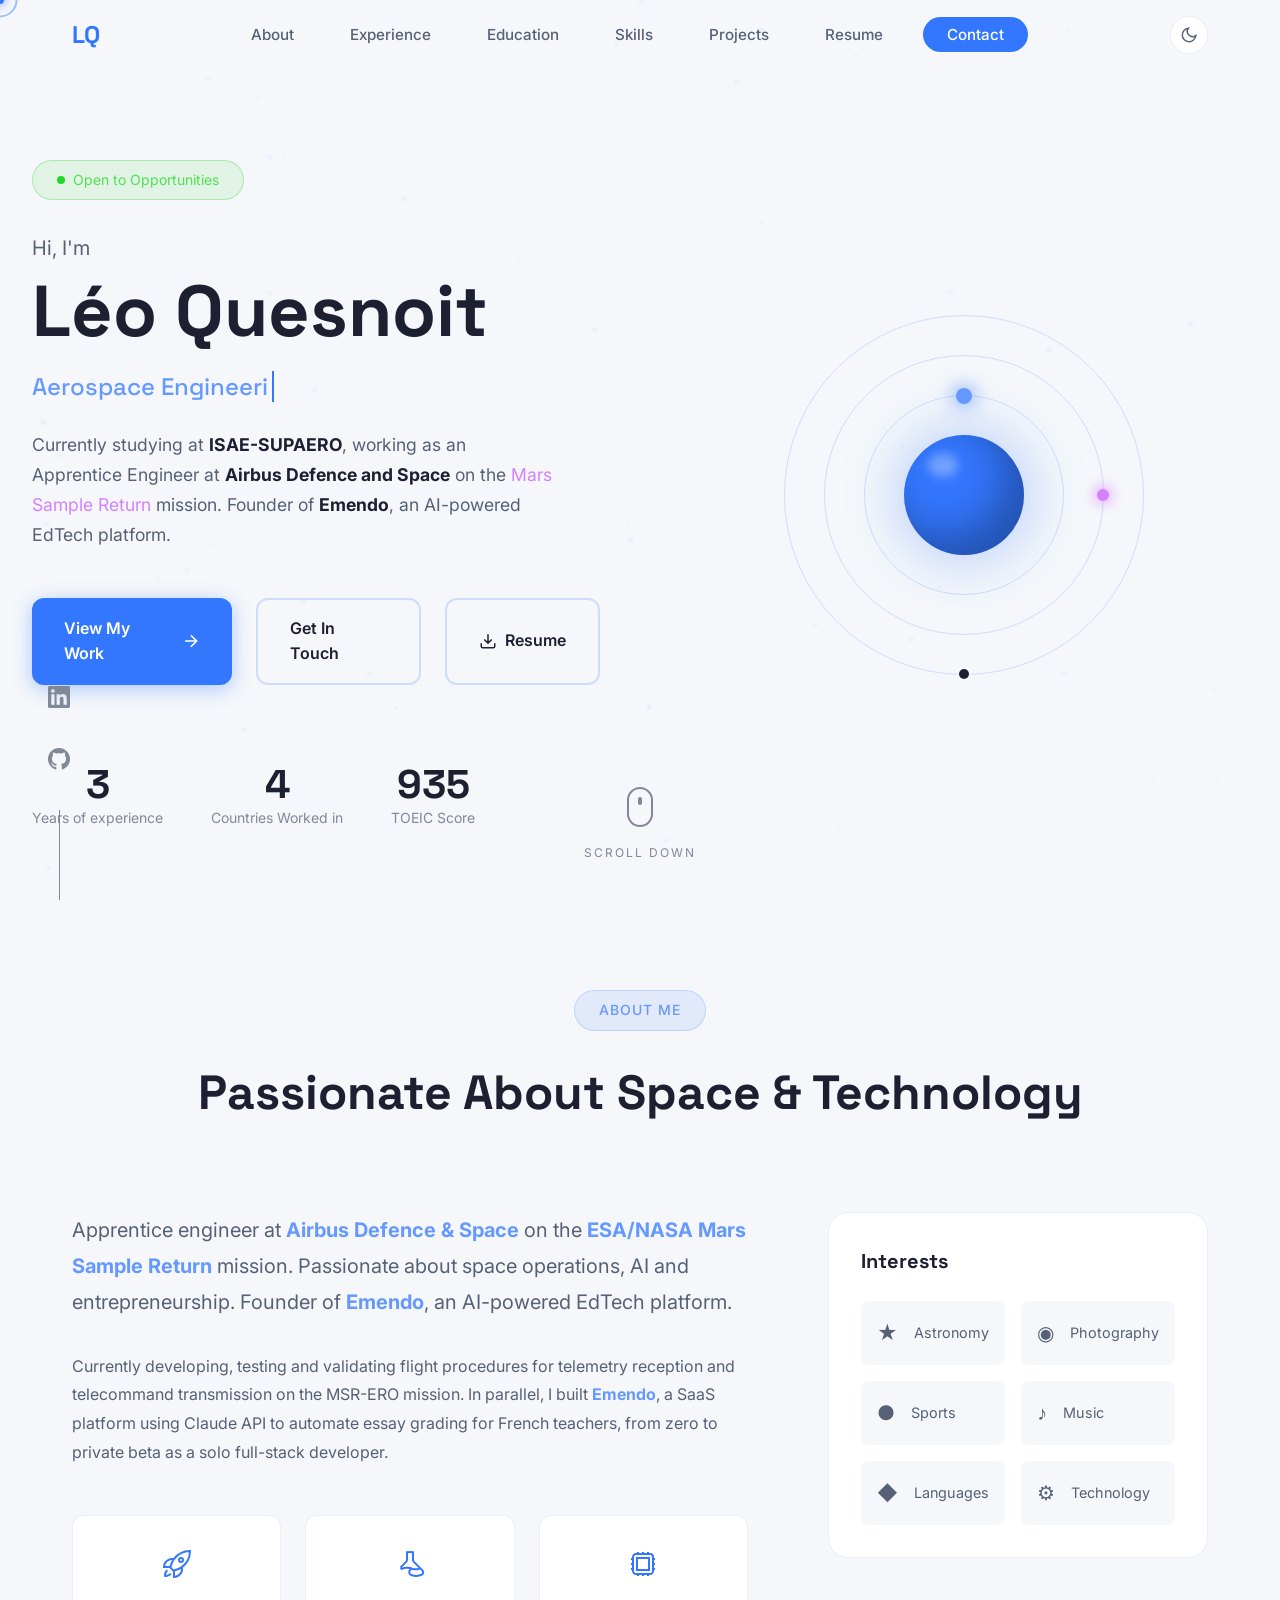
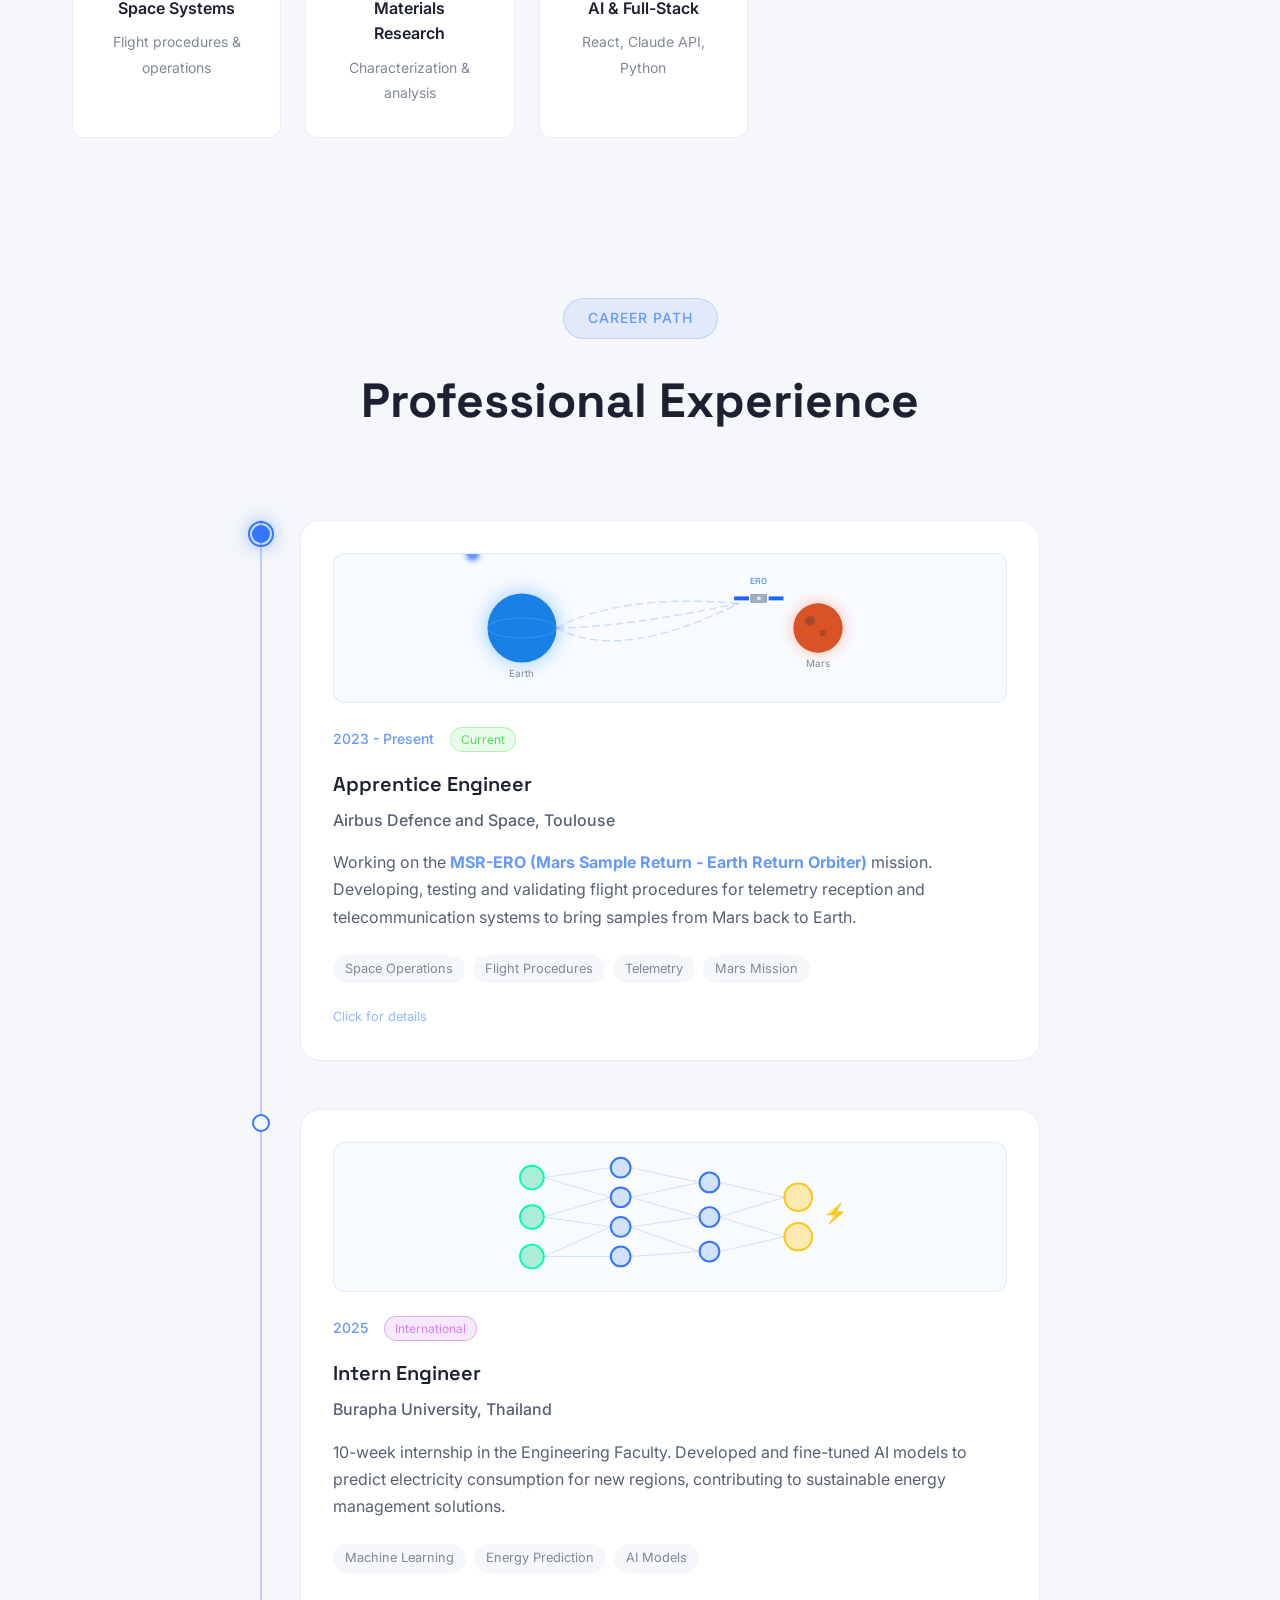
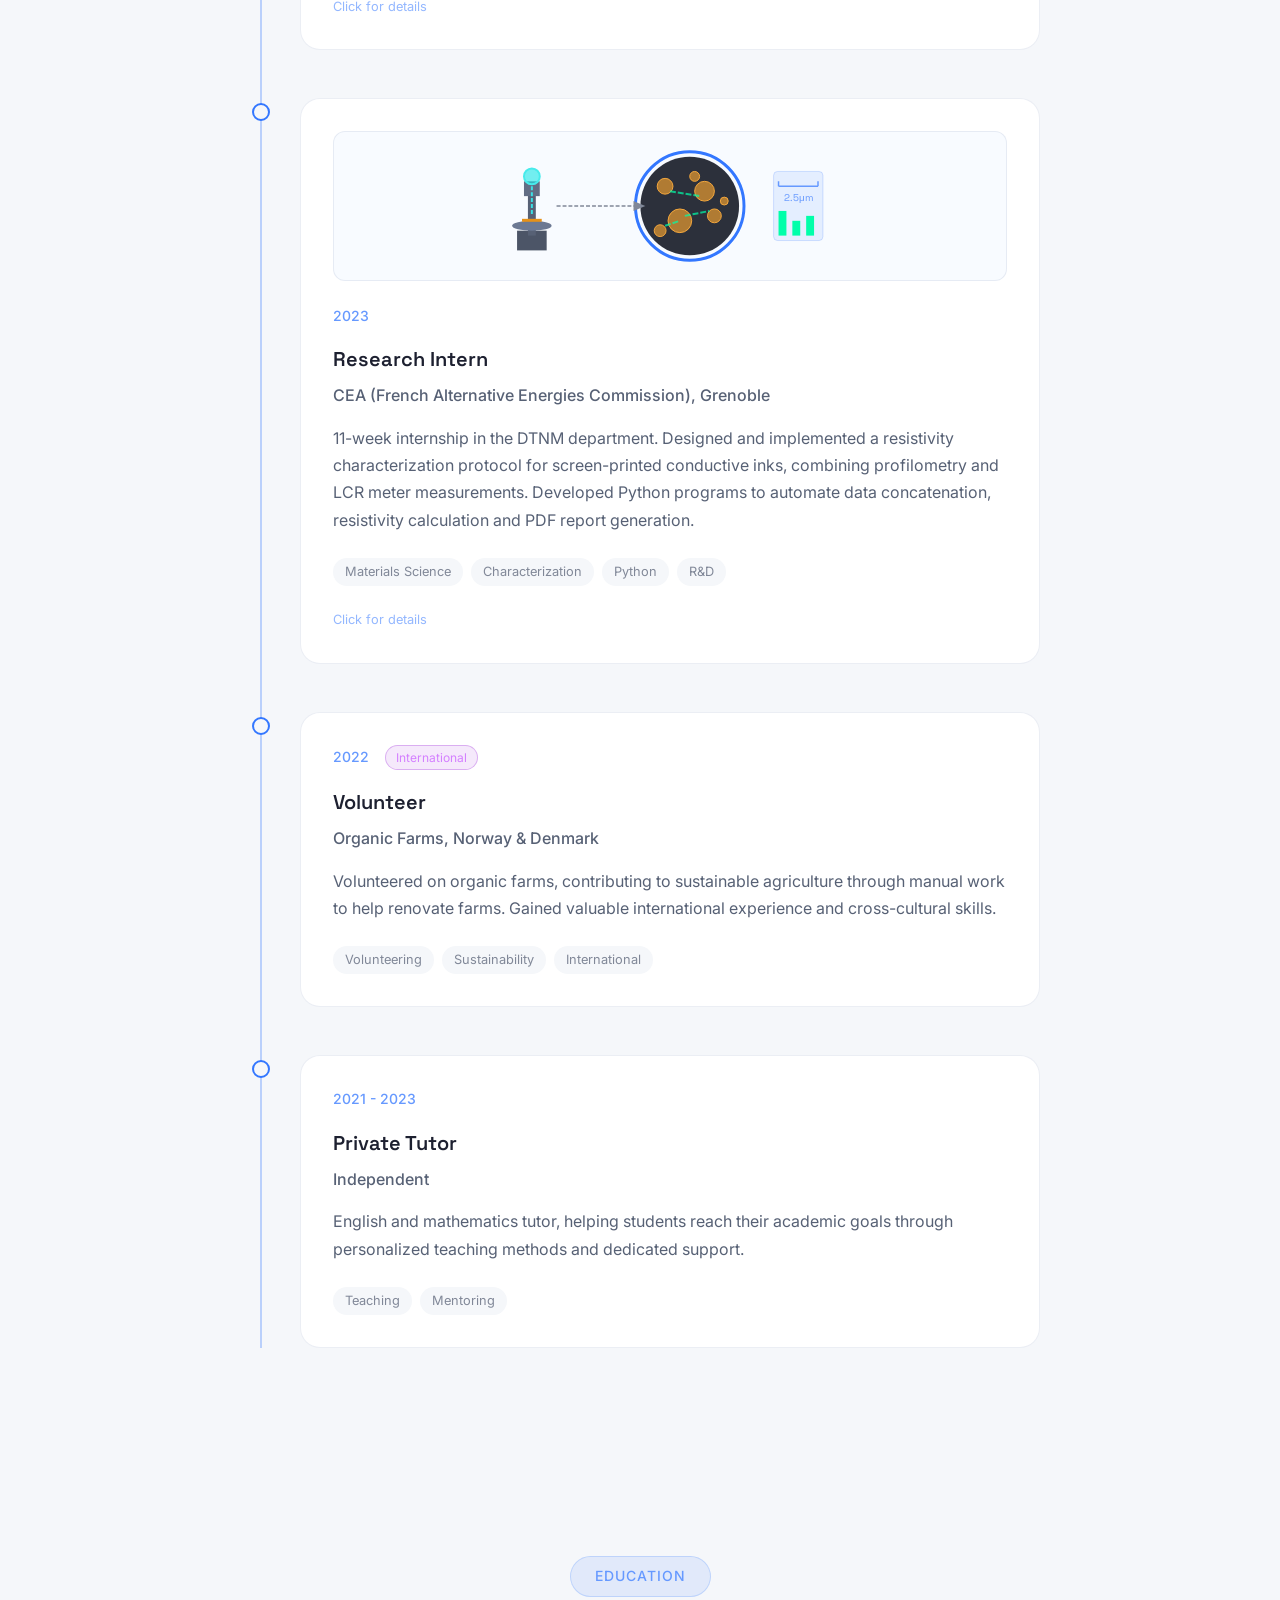
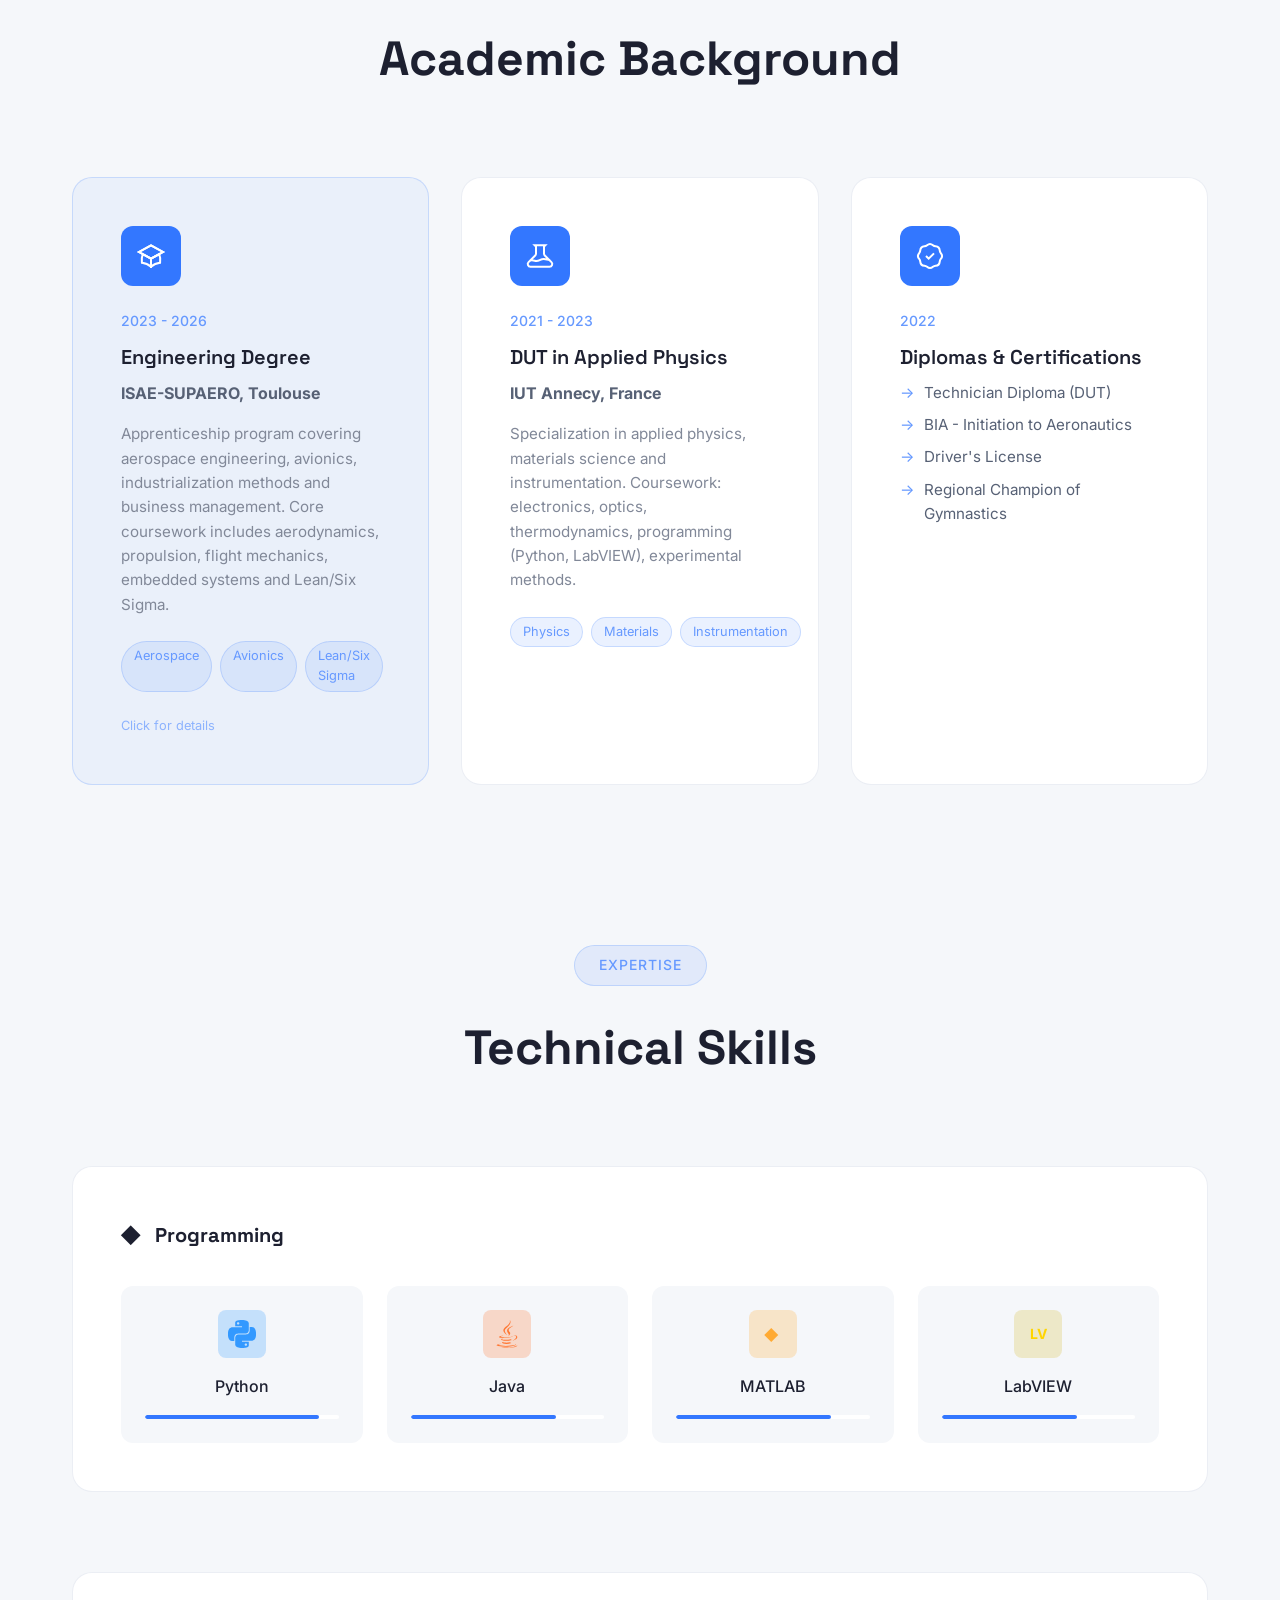
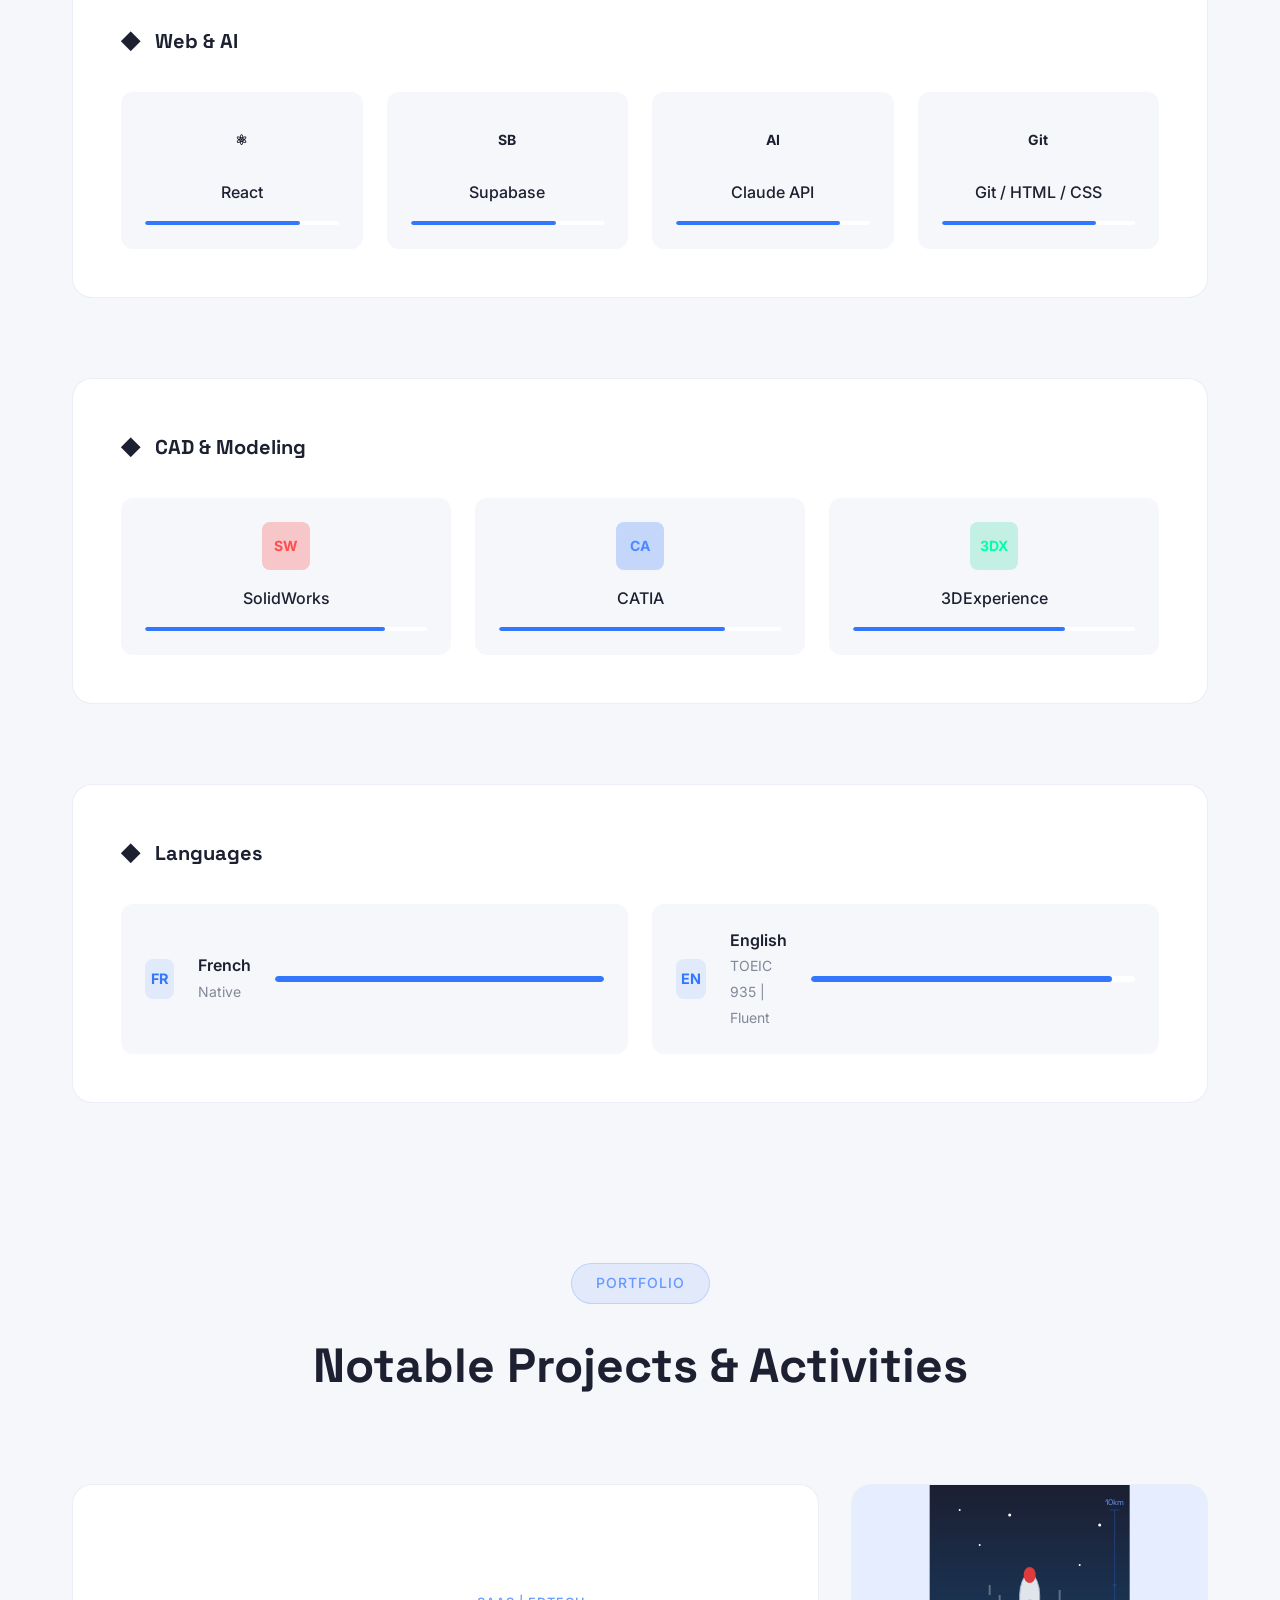
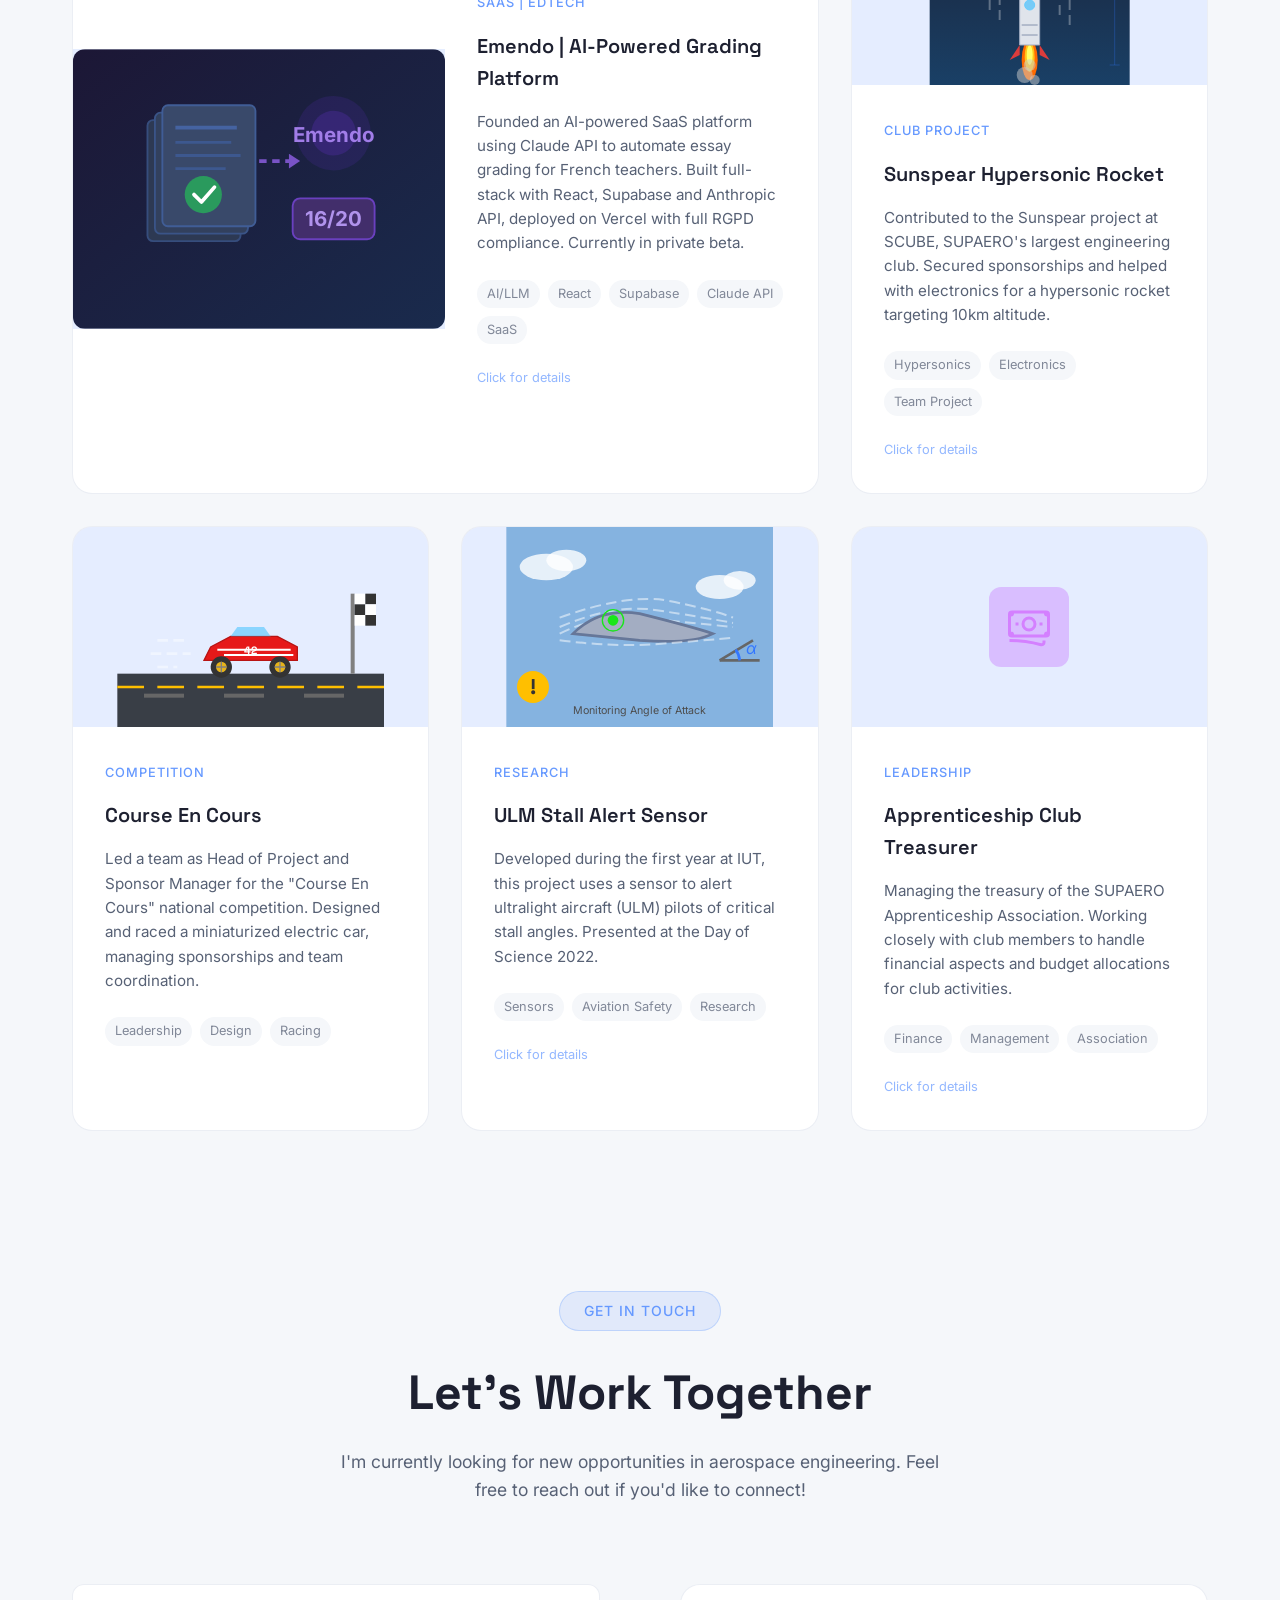
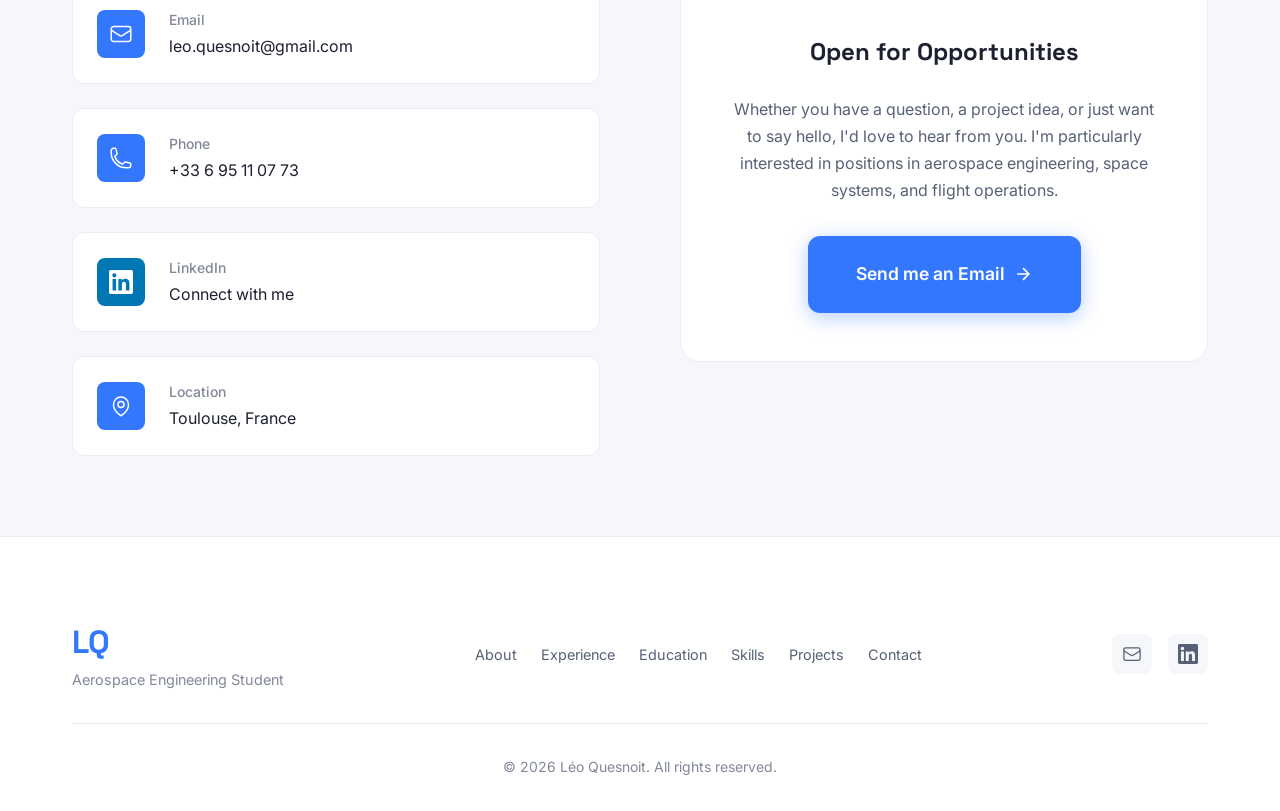
==== commit f48a0802: "fix: remove MATLAB from Airbus, remove all dashes, tone down Sunspear Co-Authored-By: Claude Opus 4." ====
--- a/index.html
+++ b/index.html
@@ -223,7 +223,7 @@
                     <p>
                         Currently developing, testing and validating flight procedures for telemetry reception
                         and telecommand transmission on the MSR-ERO mission. In parallel, I built
-                        <strong>Emendo</strong> — a SaaS platform using Claude API to automate essay grading
+                        <strong>Emendo</strong>, a SaaS platform using Claude API to automate essay grading
                         for French teachers, from zero to private beta as a solo full-stack developer.
                     </p>
                     <div class="about-highlights">
@@ -797,7 +797,7 @@
                             <div class="language-flag">EN</div>
                             <div class="language-info">
                                 <span class="language-name">English</span>
-                                <span class="language-level">TOEIC 935 — Fluent</span>
+                                <span class="language-level">TOEIC 935 | Fluent</span>
                             </div>
                             <div class="language-bar" style="--level: 93%"></div>
                         </div>
@@ -863,8 +863,8 @@
                         </div>
                     </div>
                     <div class="project-content">
-                        <span class="project-category">SaaS — EdTech</span>
-                        <h3 class="project-title">Emendo — AI-Powered Grading Platform</h3>
+                        <span class="project-category">SaaS | EdTech</span>
+                        <h3 class="project-title">Emendo | AI-Powered Grading Platform</h3>
                         <p class="project-description">
                             Founded an AI-powered SaaS platform using Claude API to automate essay grading
                             for French teachers. Built full-stack with React, Supabase and Anthropic API,
@@ -948,9 +948,9 @@
                         <span class="project-category">Club Project</span>
                         <h3 class="project-title">Sunspear Hypersonic Rocket</h3>
                         <p class="project-description">
-                            Member of the Sunspear project at SCUBE, SUPAERO's biggest engineering club.
-                            Working on developing a hypersonic rocket designed to reach 10km altitude.
-                            Contributing to the electronics and sponsorship teams.
+                            Contributed to the Sunspear project at SCUBE, SUPAERO's largest engineering club.
+                            Secured sponsorships and helped with electronics for a hypersonic rocket
+                            targeting 10km altitude.
                         </p>
                         <div class="project-tags">
                             <span>Hypersonics</span>
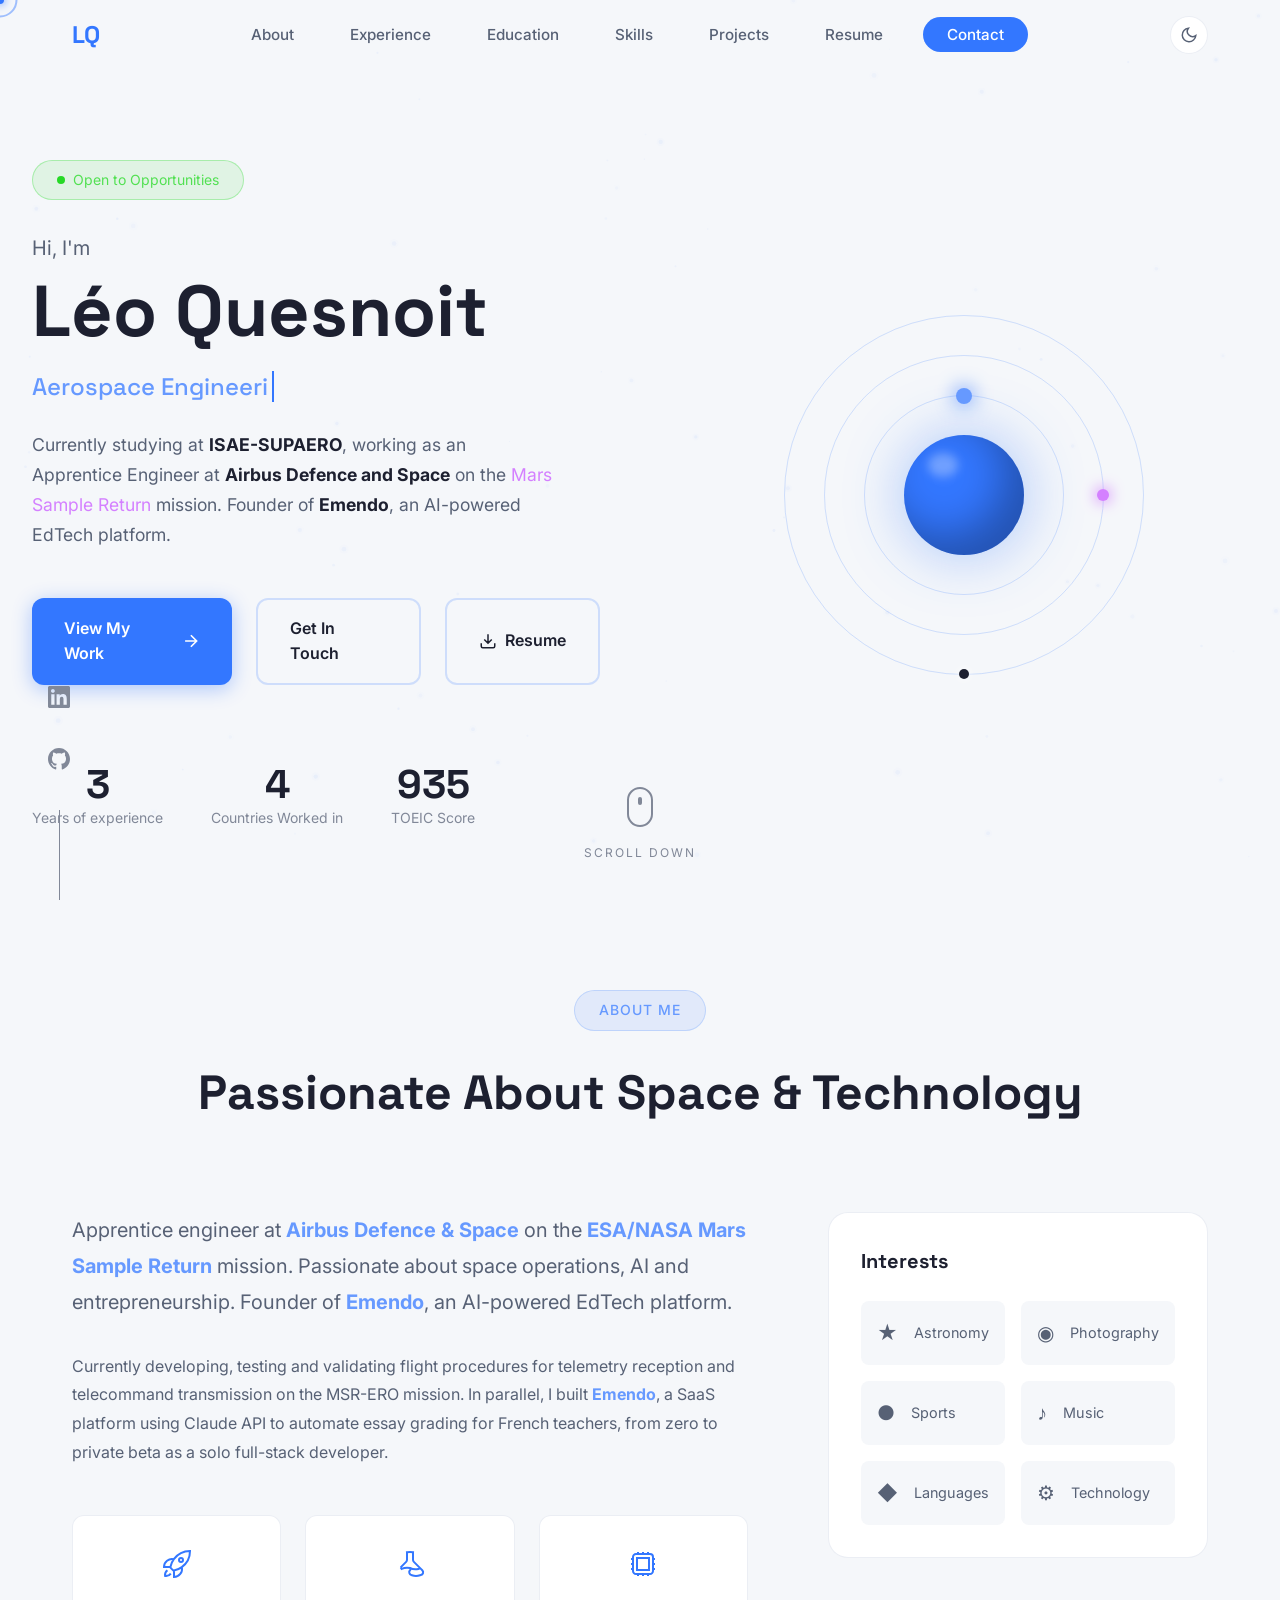
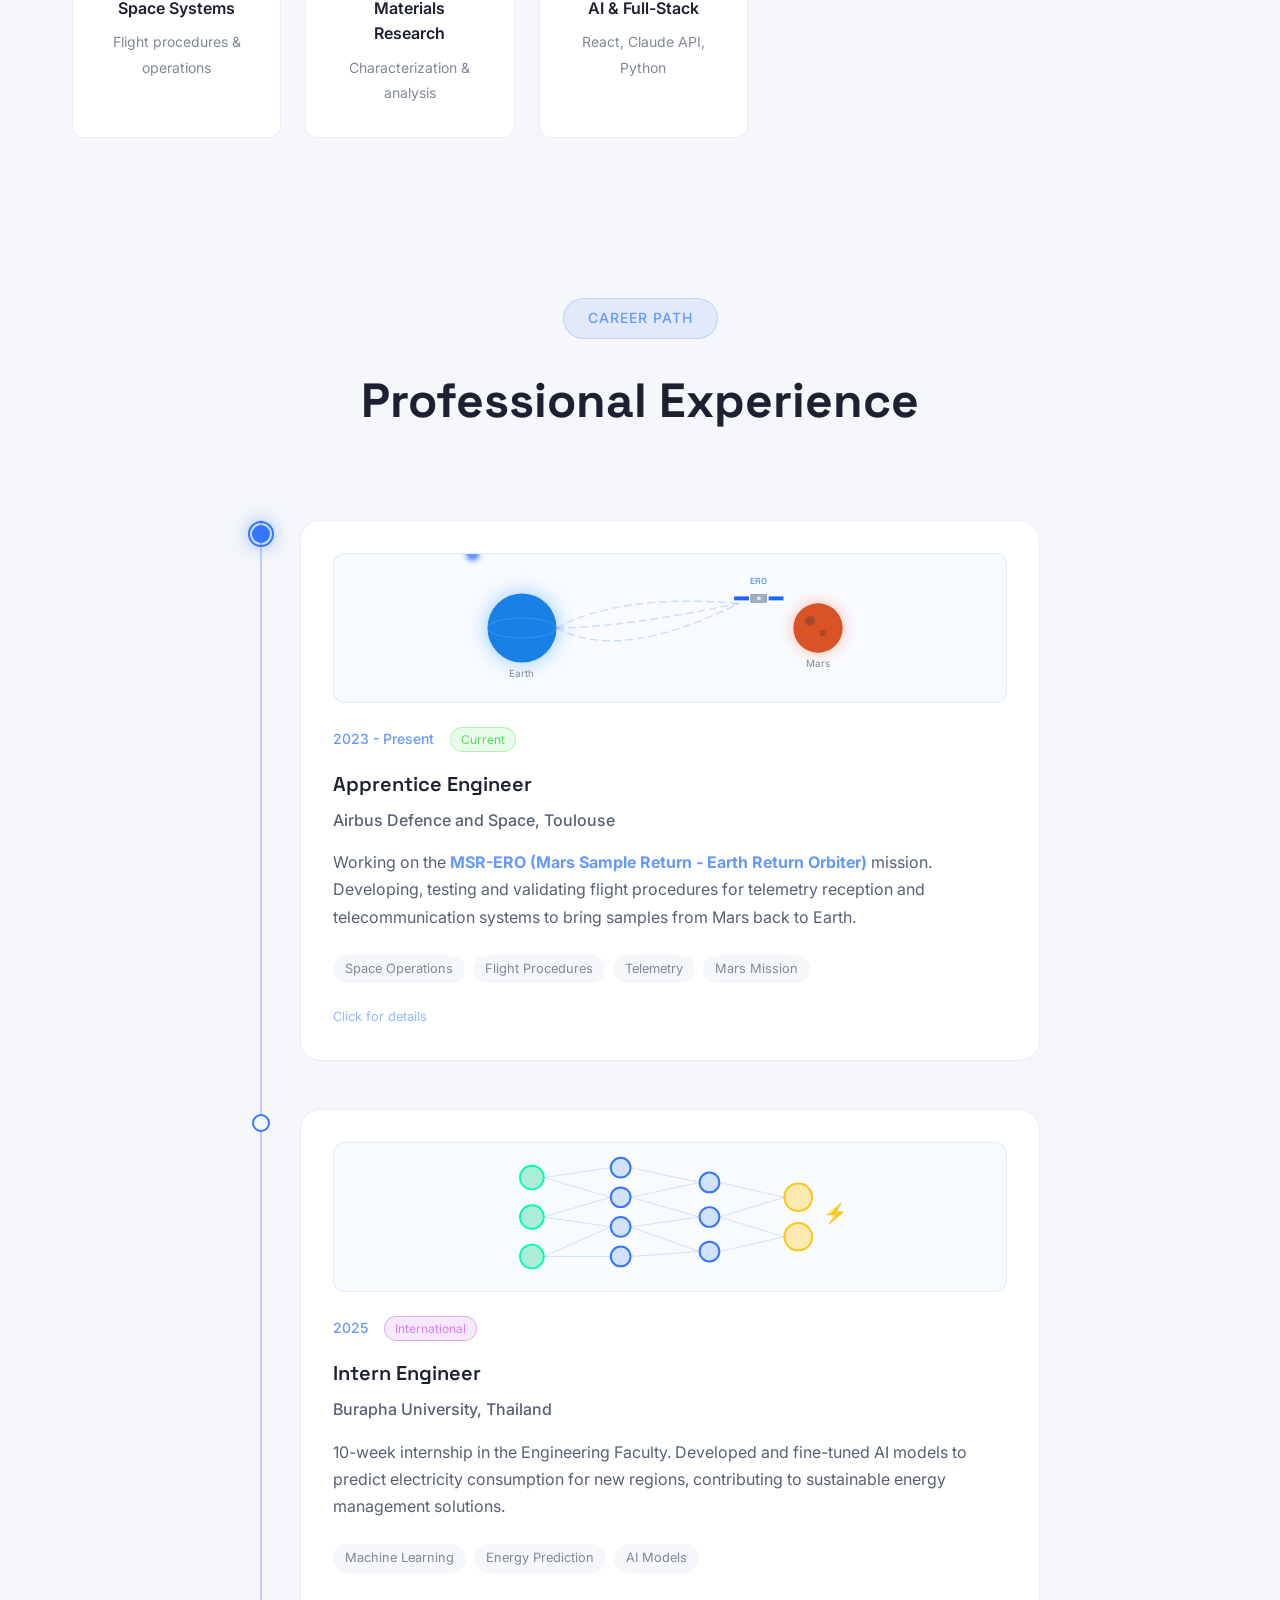
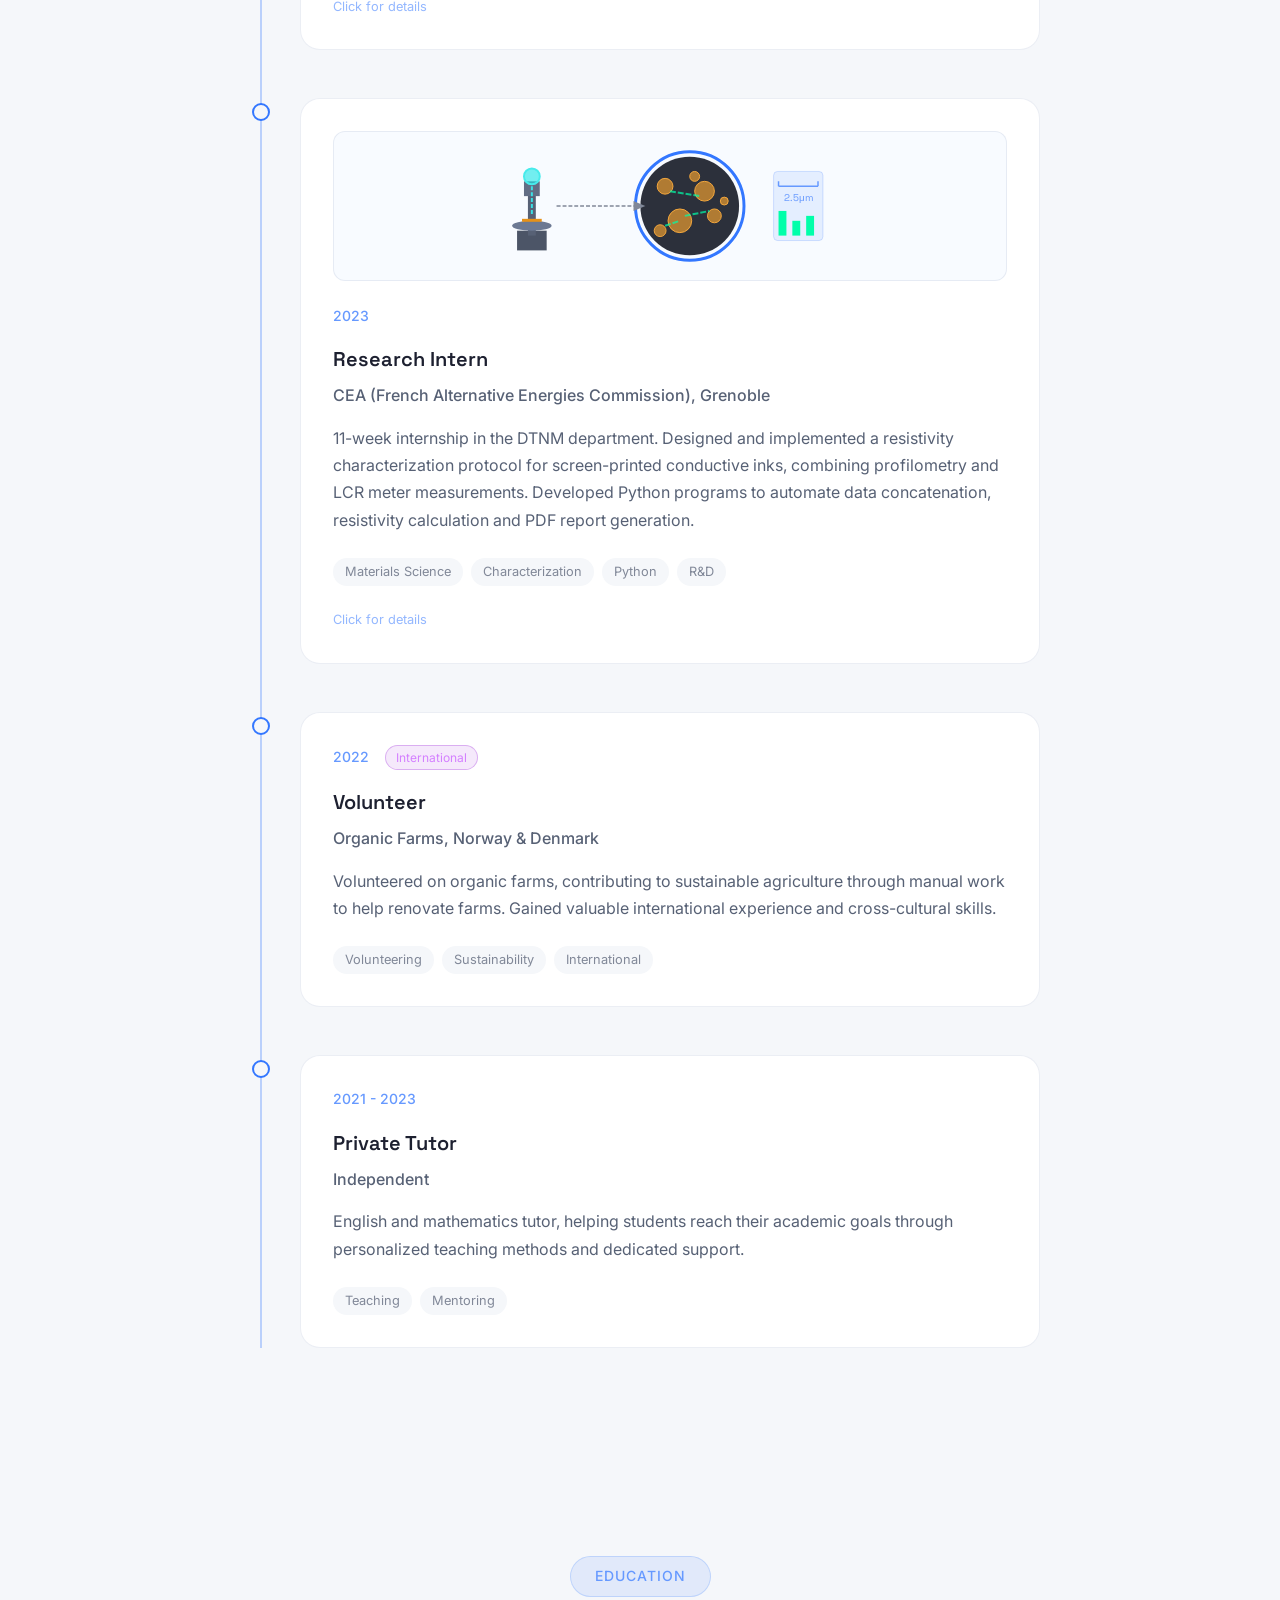
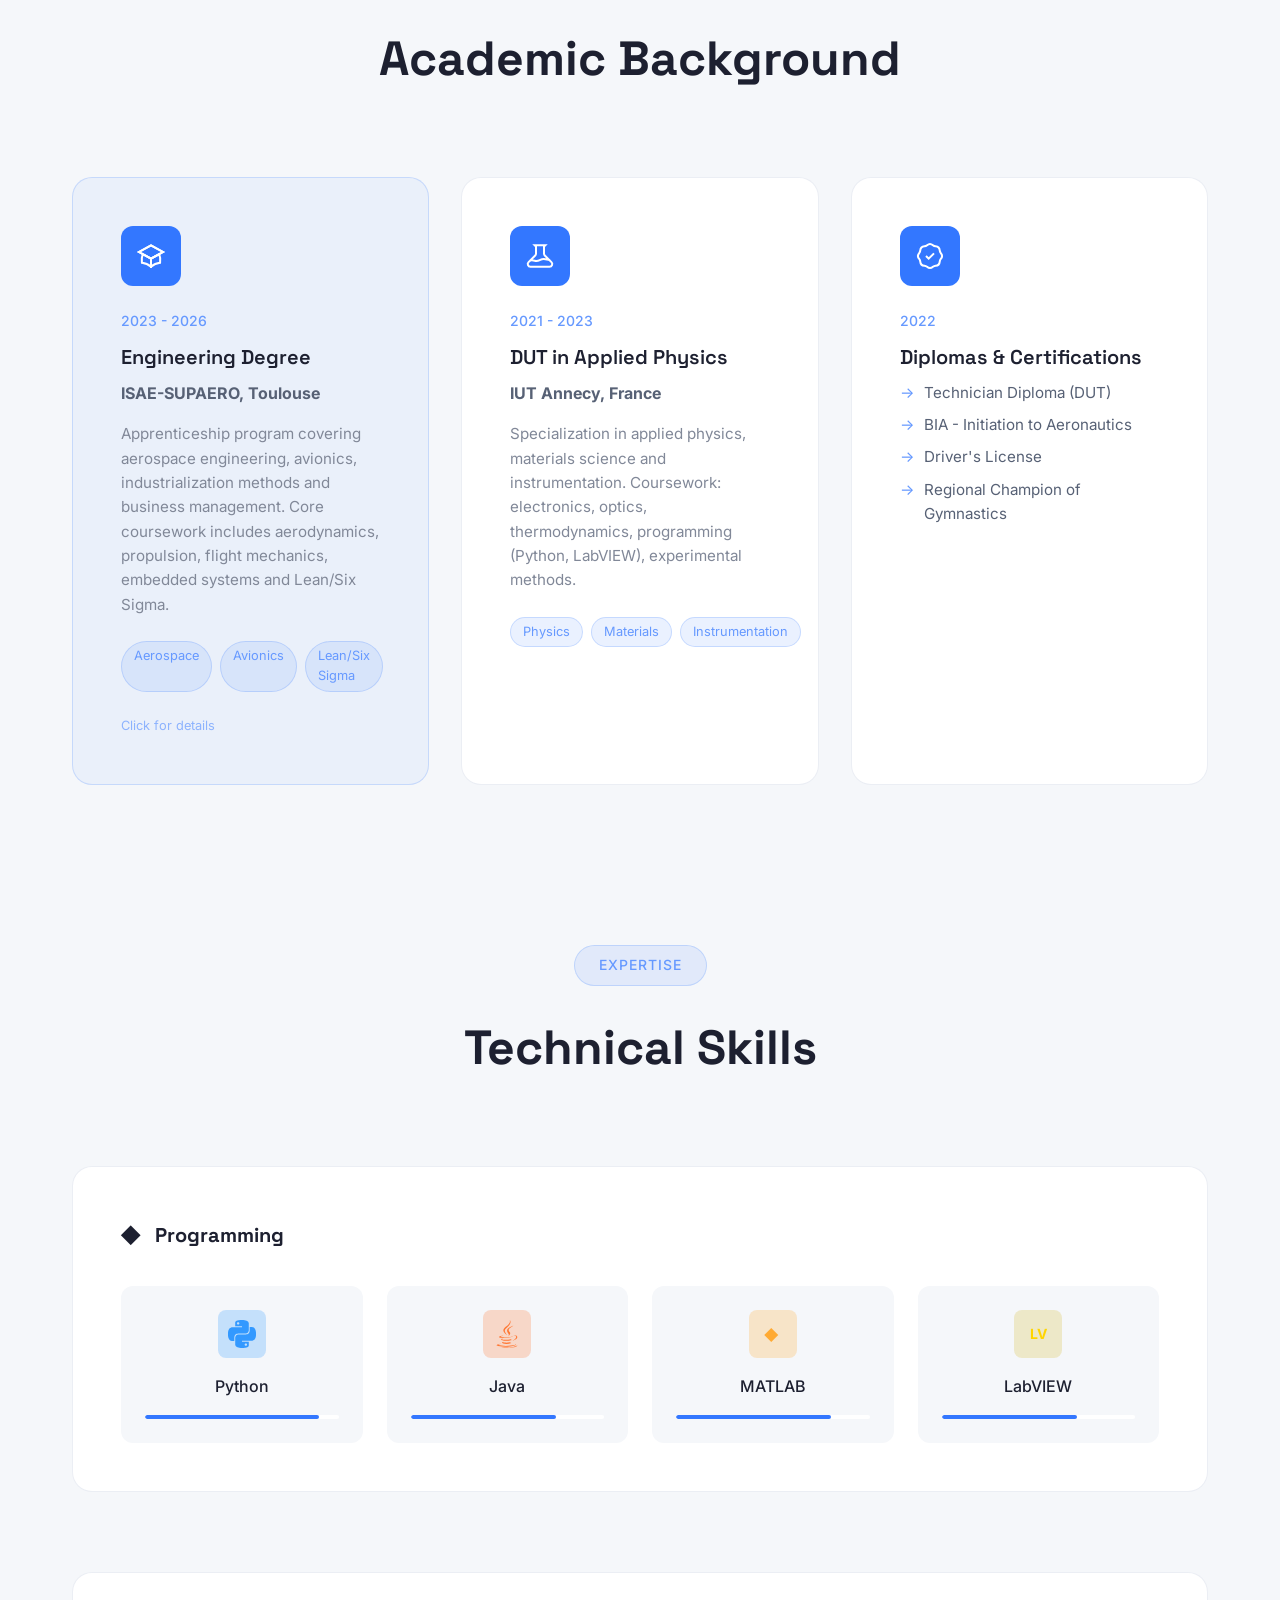
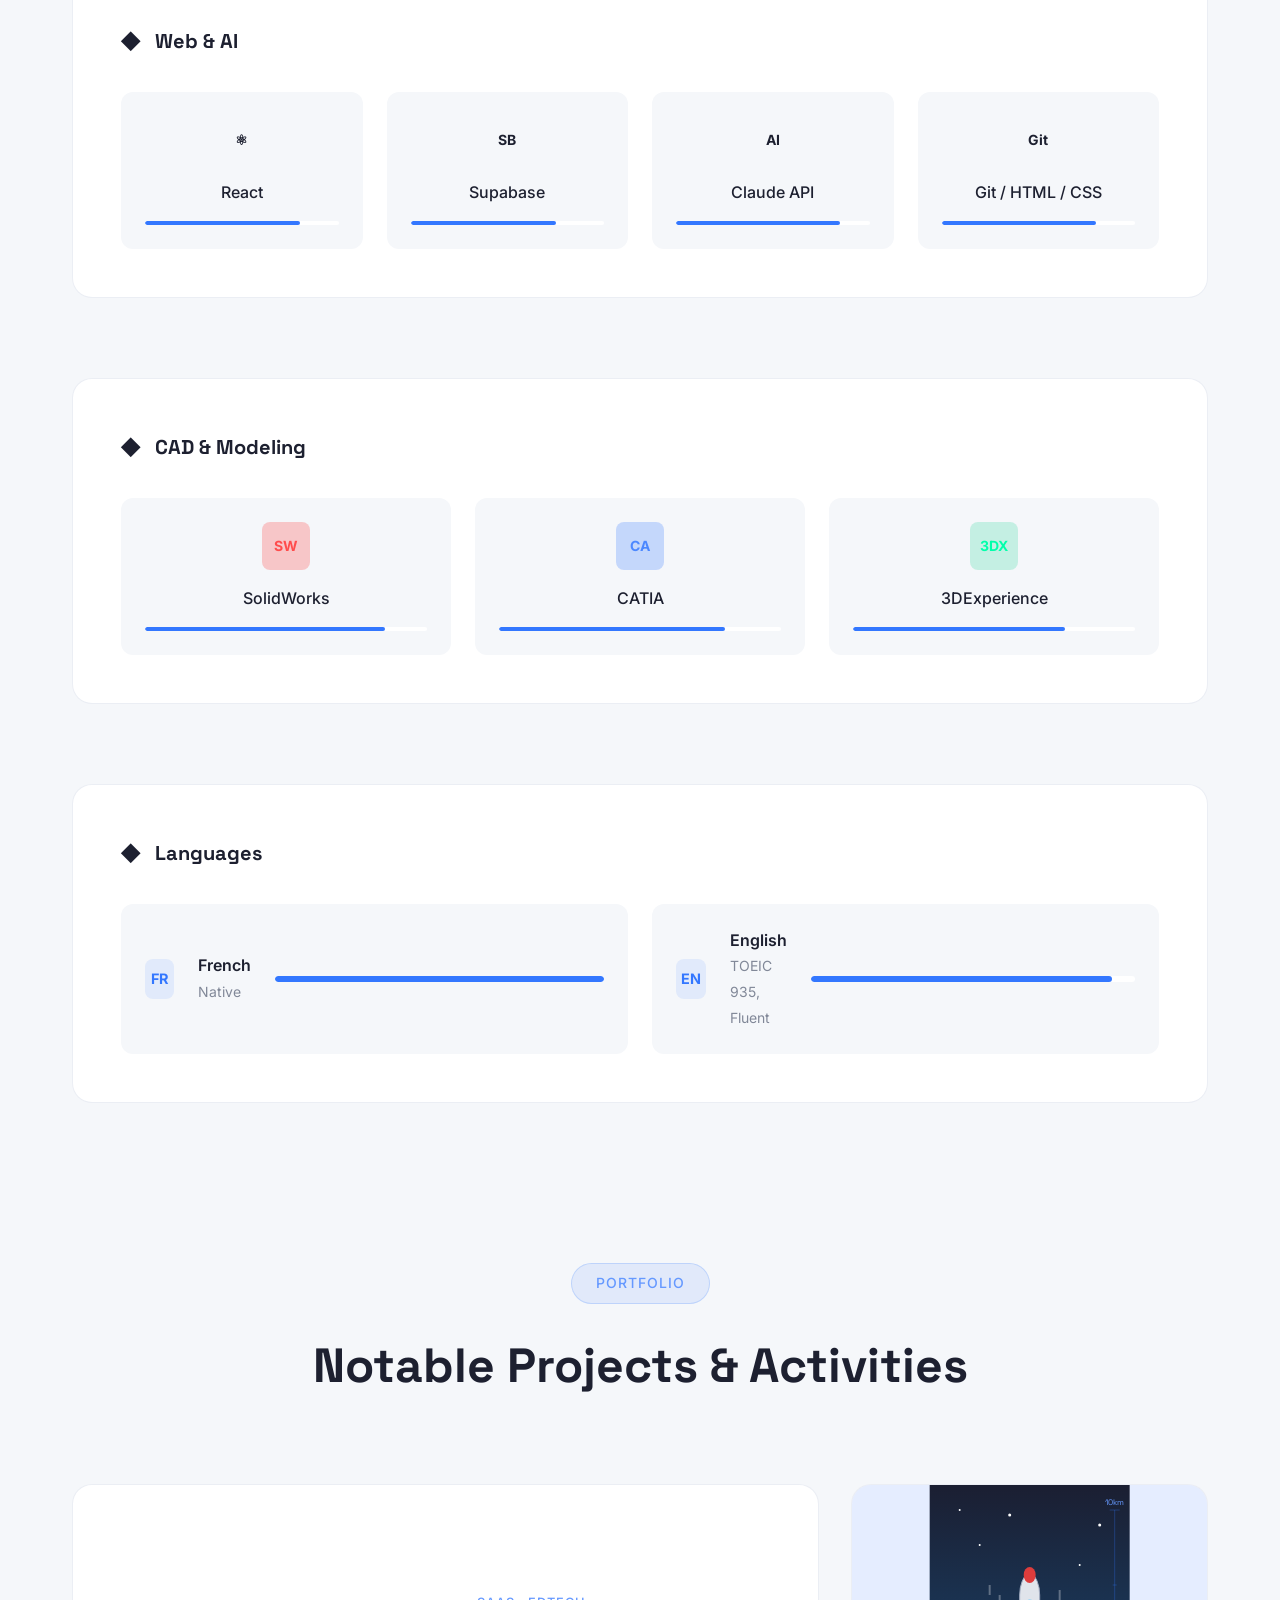
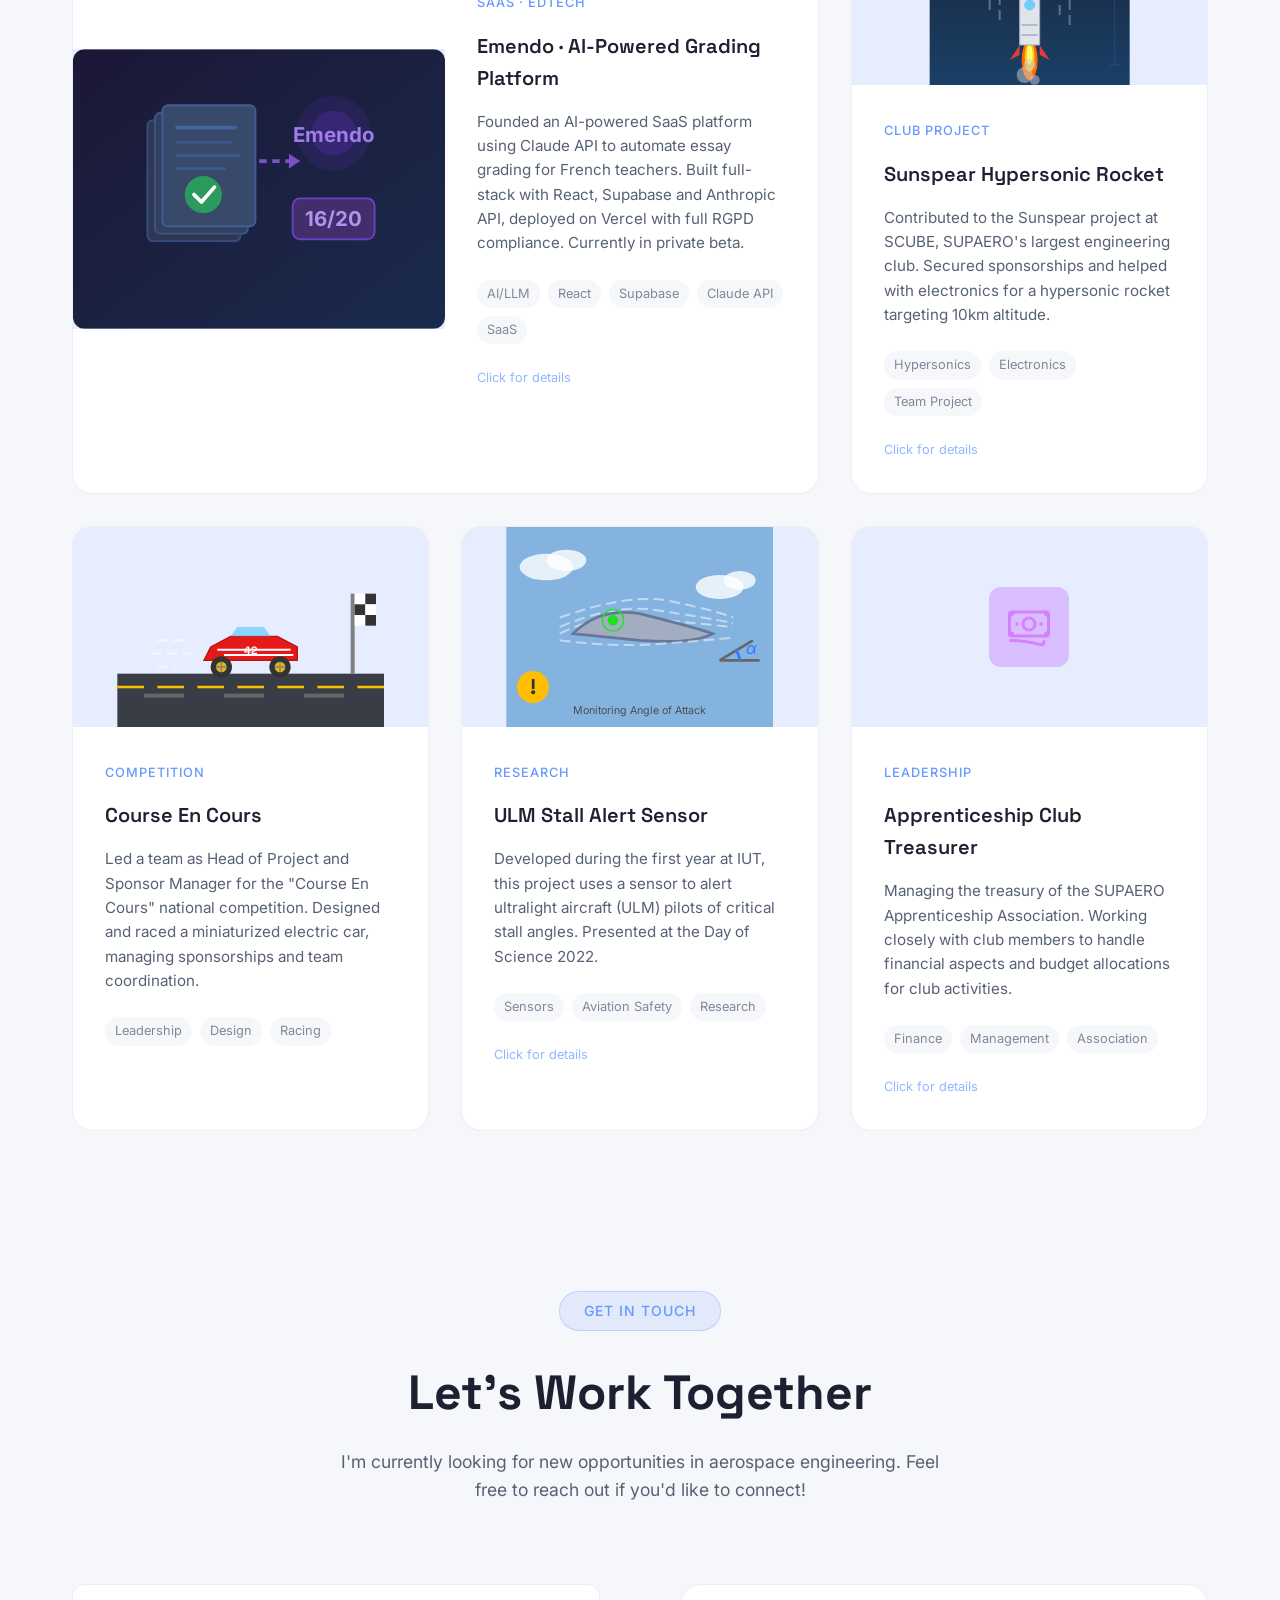
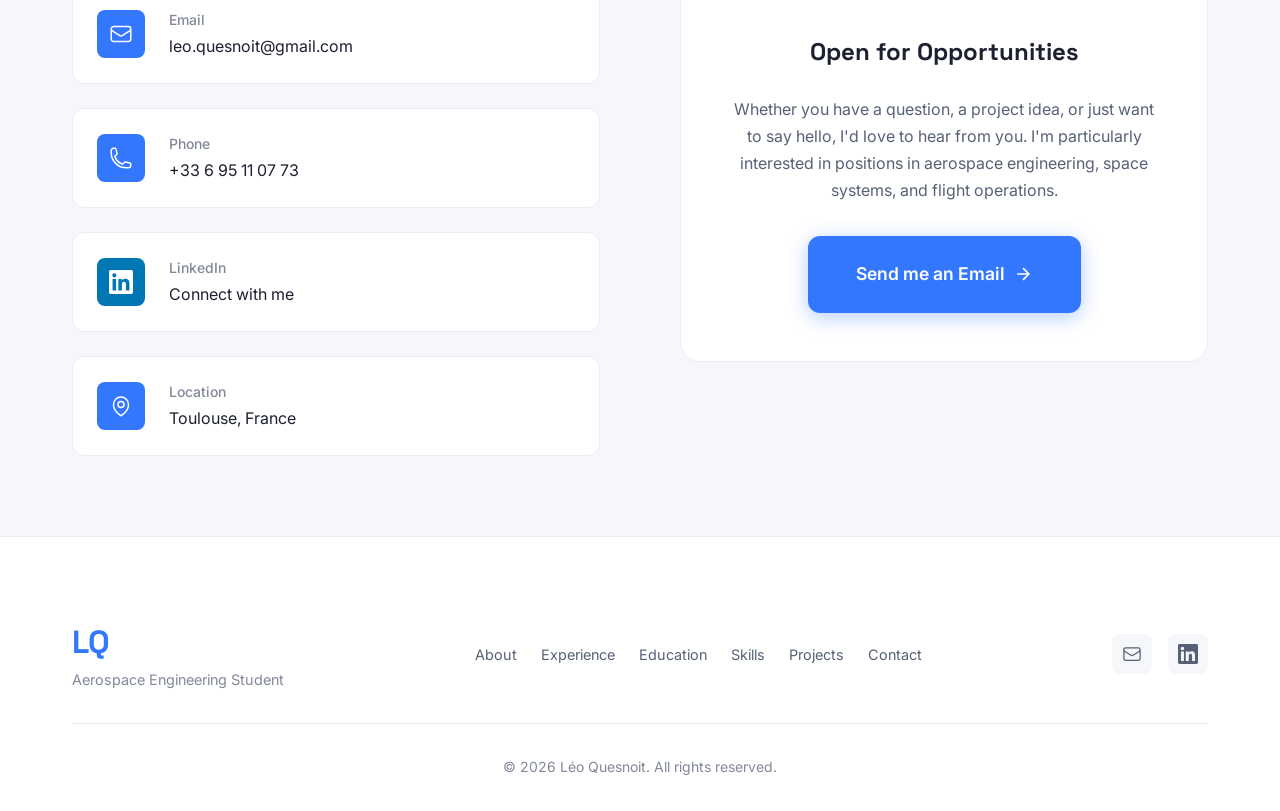
==== commit 2026803c: "fix: replace pipe separators with dots and commas Co-Authored-By: Claude Opus 4.6 (1M context) <nore" ====
--- a/index.html
+++ b/index.html
@@ -797,7 +797,7 @@
                             <div class="language-flag">EN</div>
                             <div class="language-info">
                                 <span class="language-name">English</span>
-                                <span class="language-level">TOEIC 935 | Fluent</span>
+                                <span class="language-level">TOEIC 935, Fluent</span>
                             </div>
                             <div class="language-bar" style="--level: 93%"></div>
                         </div>
@@ -863,8 +863,8 @@
                         </div>
                     </div>
                     <div class="project-content">
-                        <span class="project-category">SaaS | EdTech</span>
-                        <h3 class="project-title">Emendo | AI-Powered Grading Platform</h3>
+                        <span class="project-category">SaaS · EdTech</span>
+                        <h3 class="project-title">Emendo · AI-Powered Grading Platform</h3>
                         <p class="project-description">
                             Founded an AI-powered SaaS platform using Claude API to automate essay grading
                             for French teachers. Built full-stack with React, Supabase and Anthropic API,
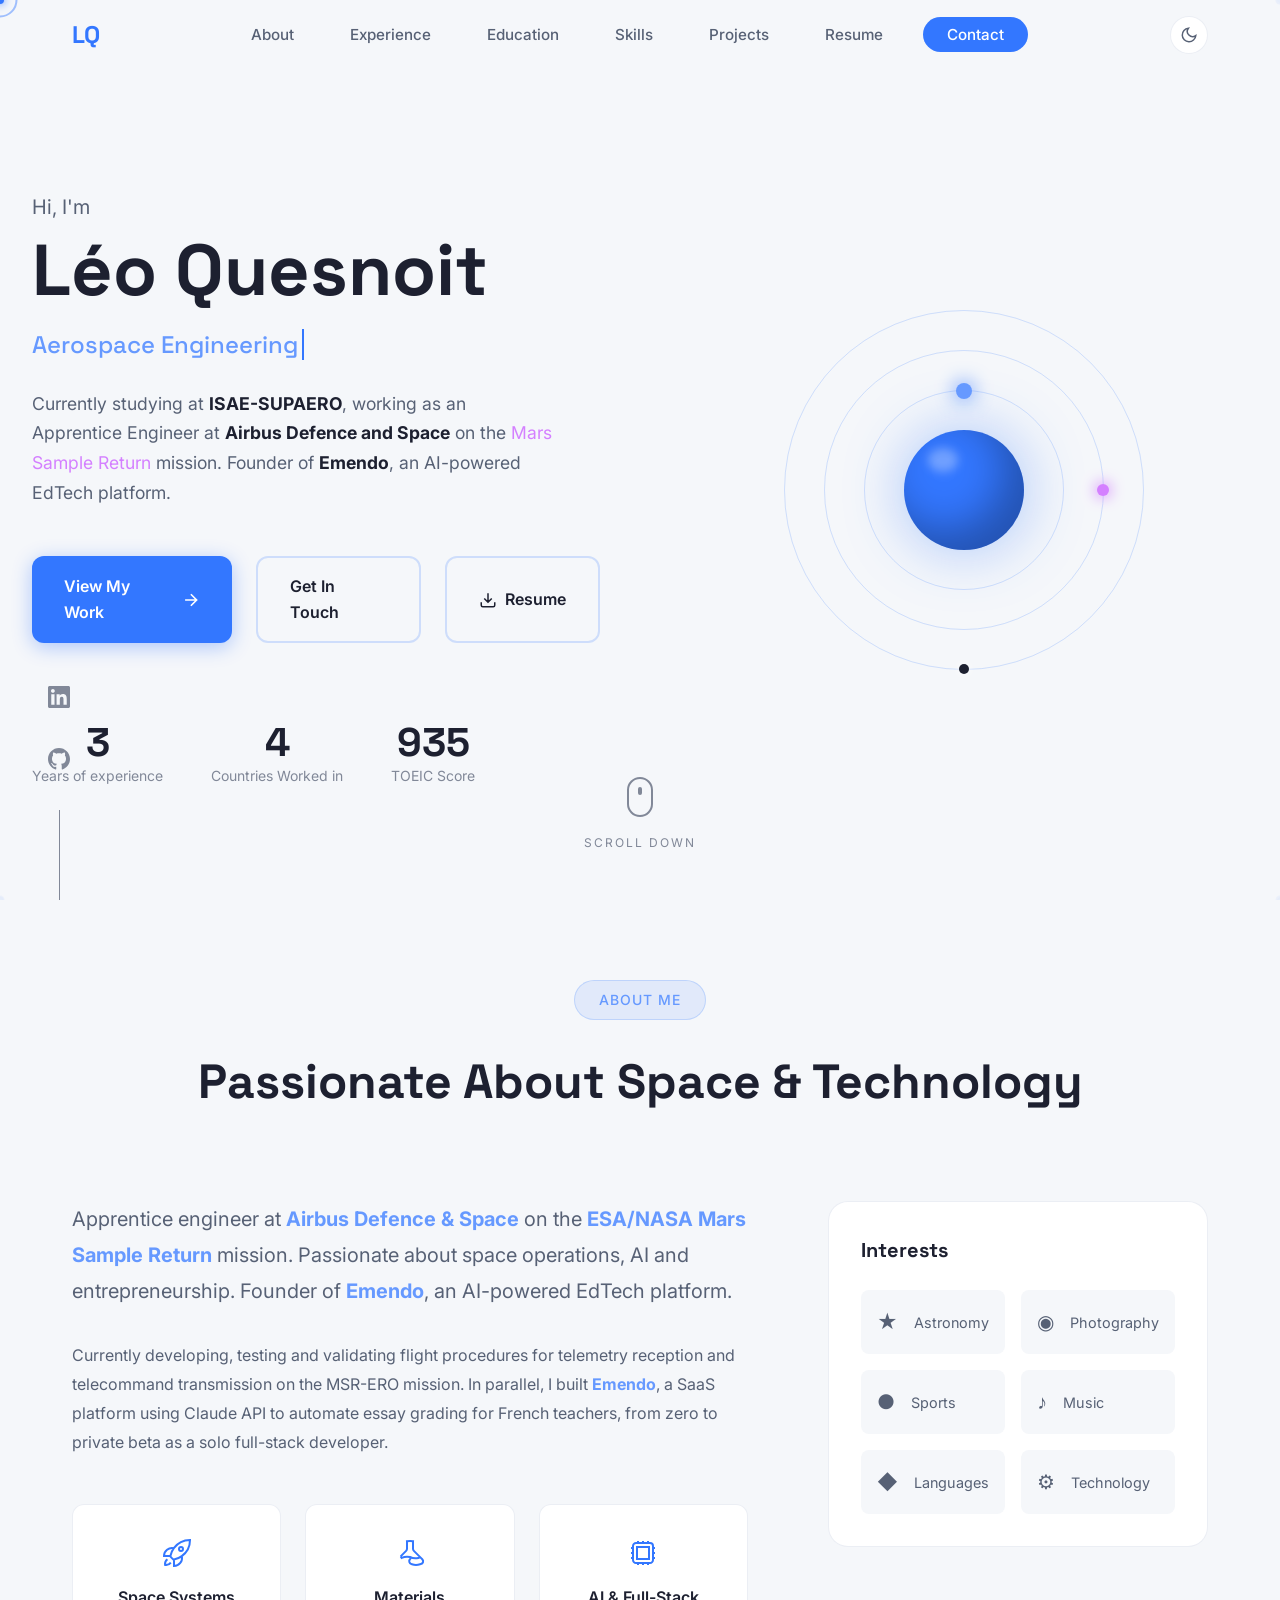
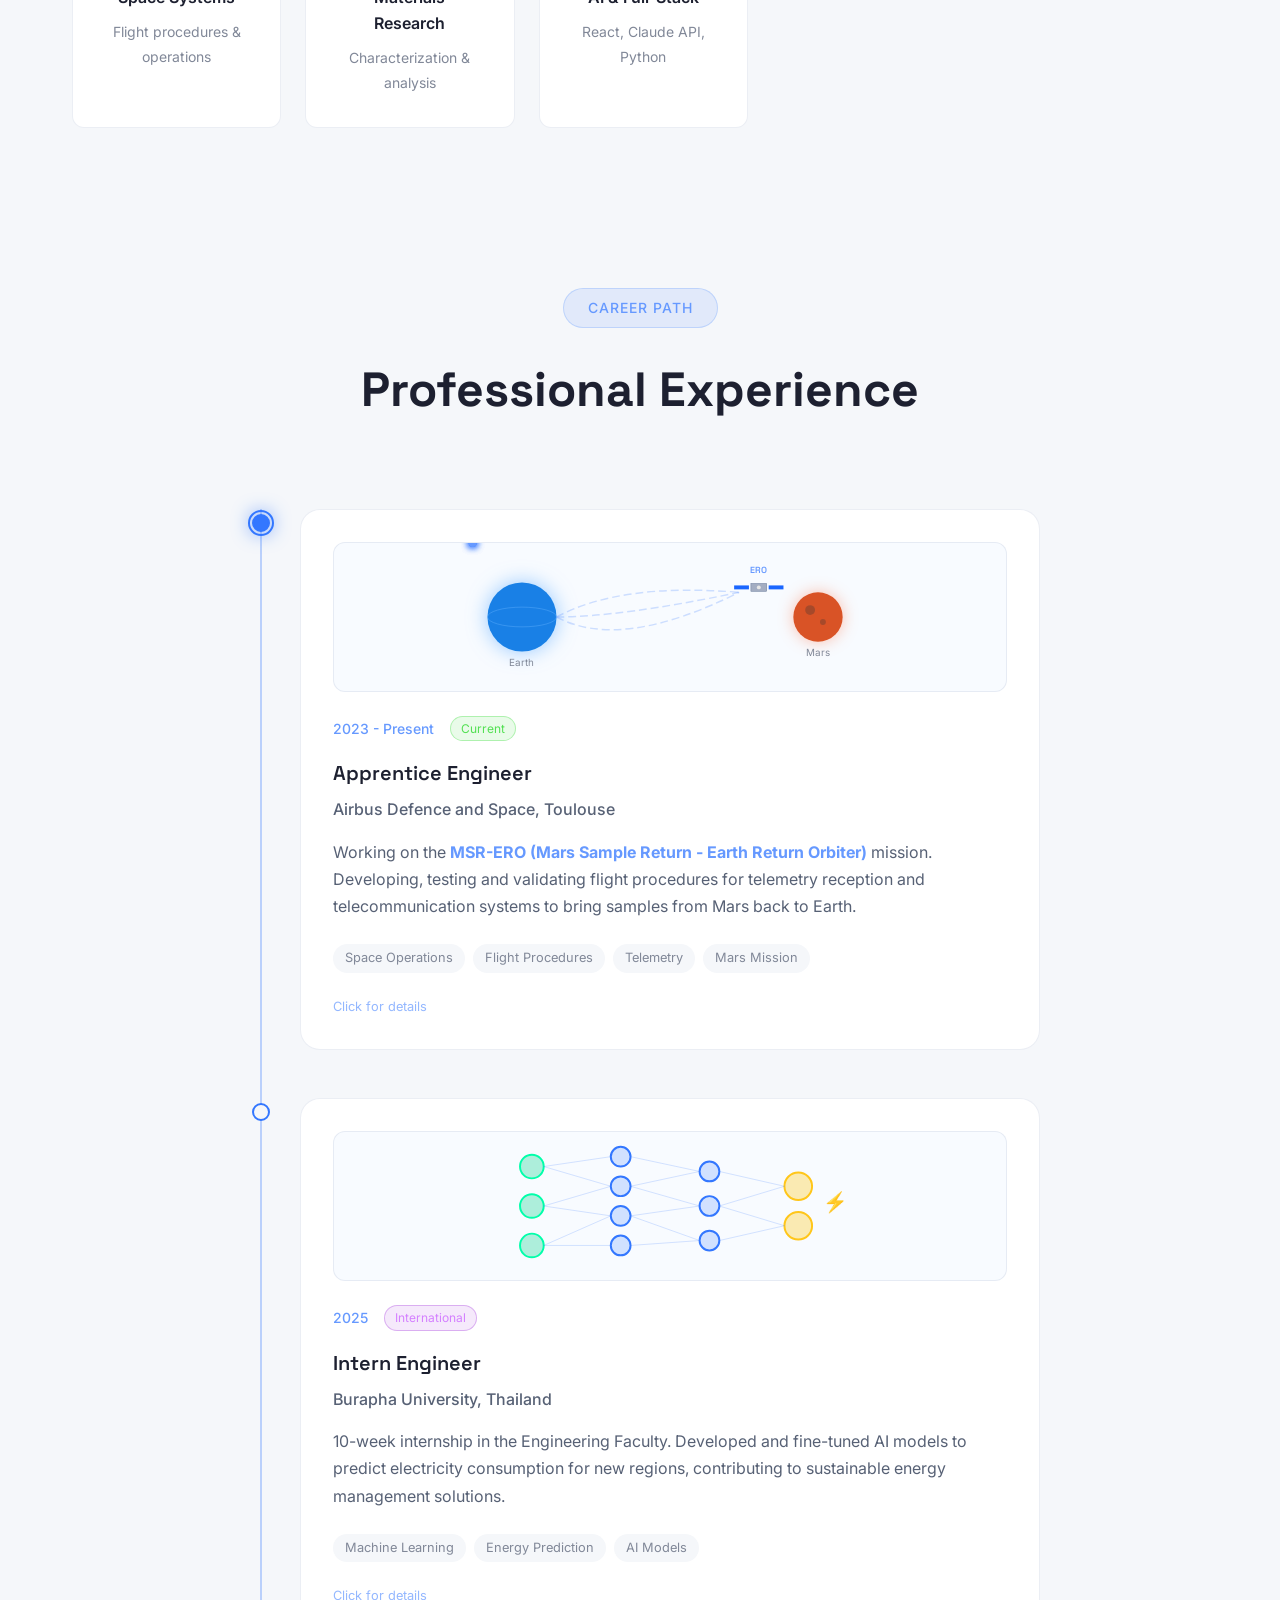
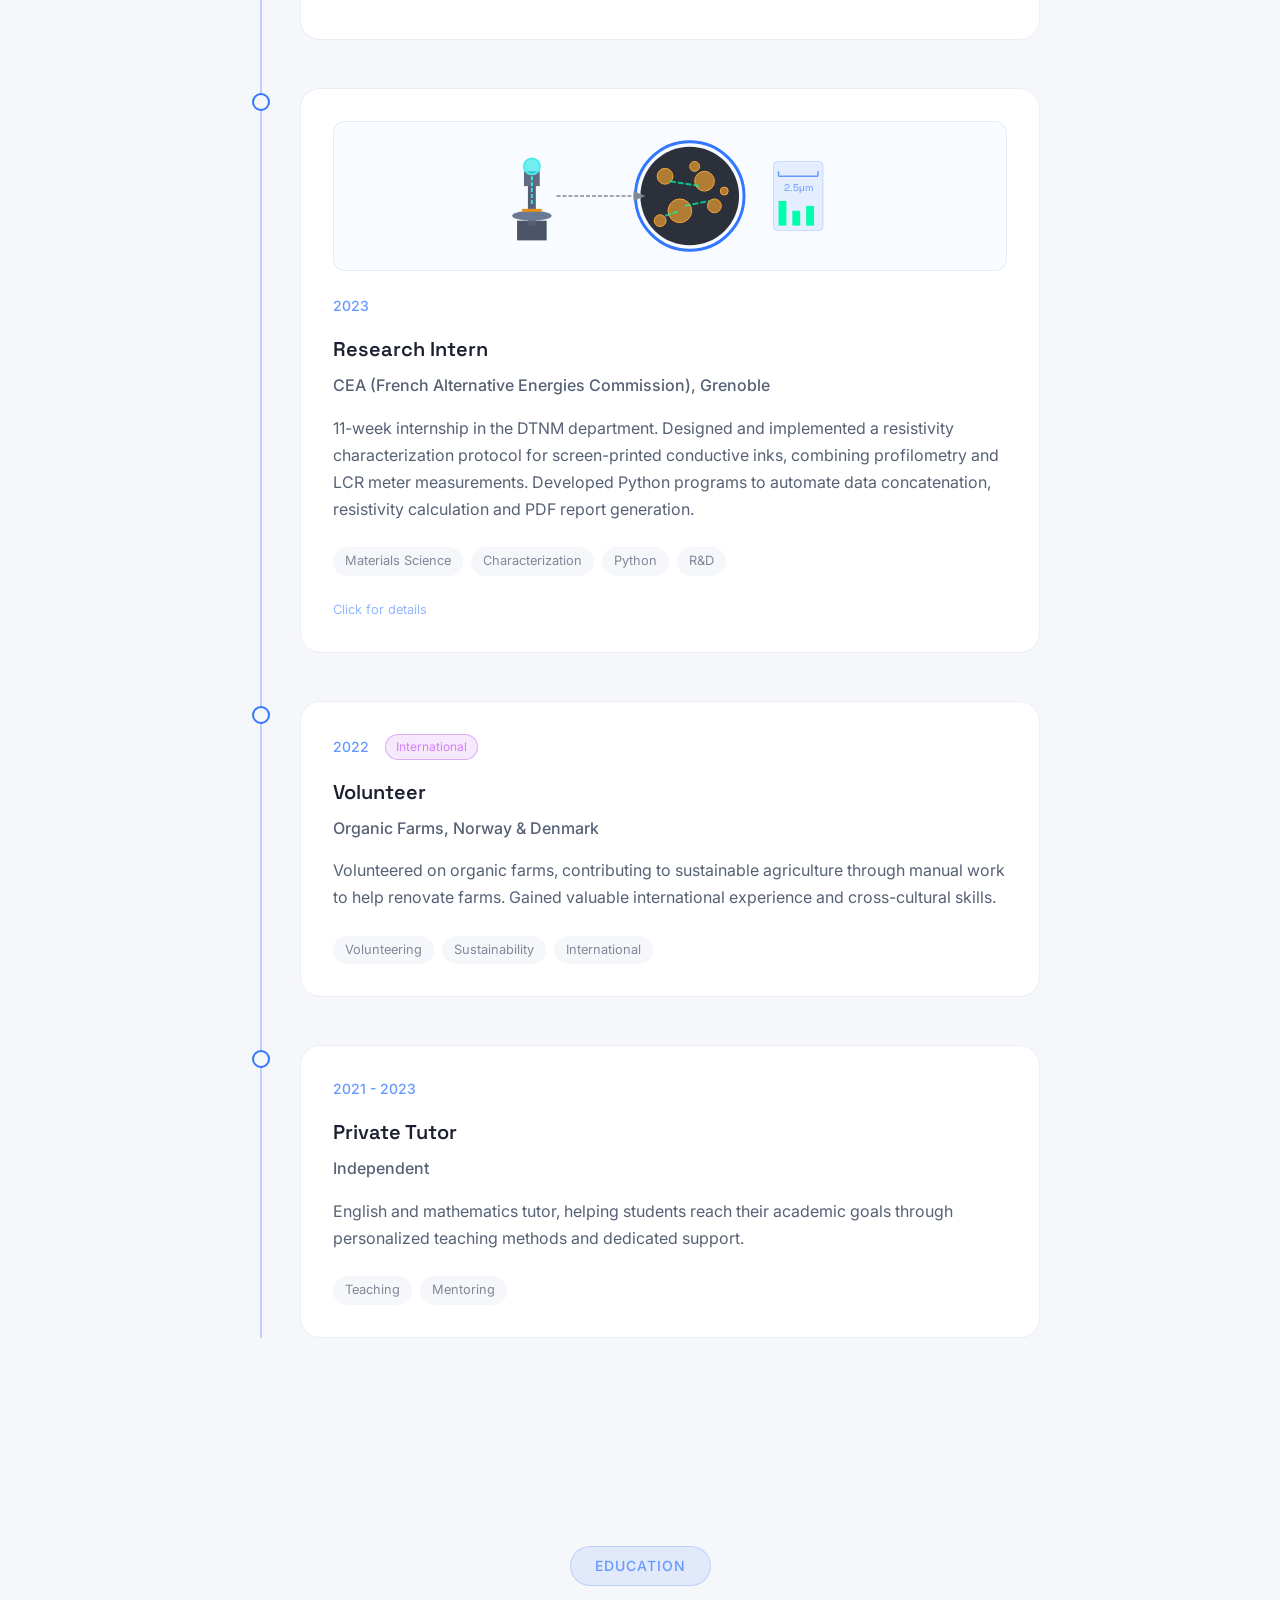
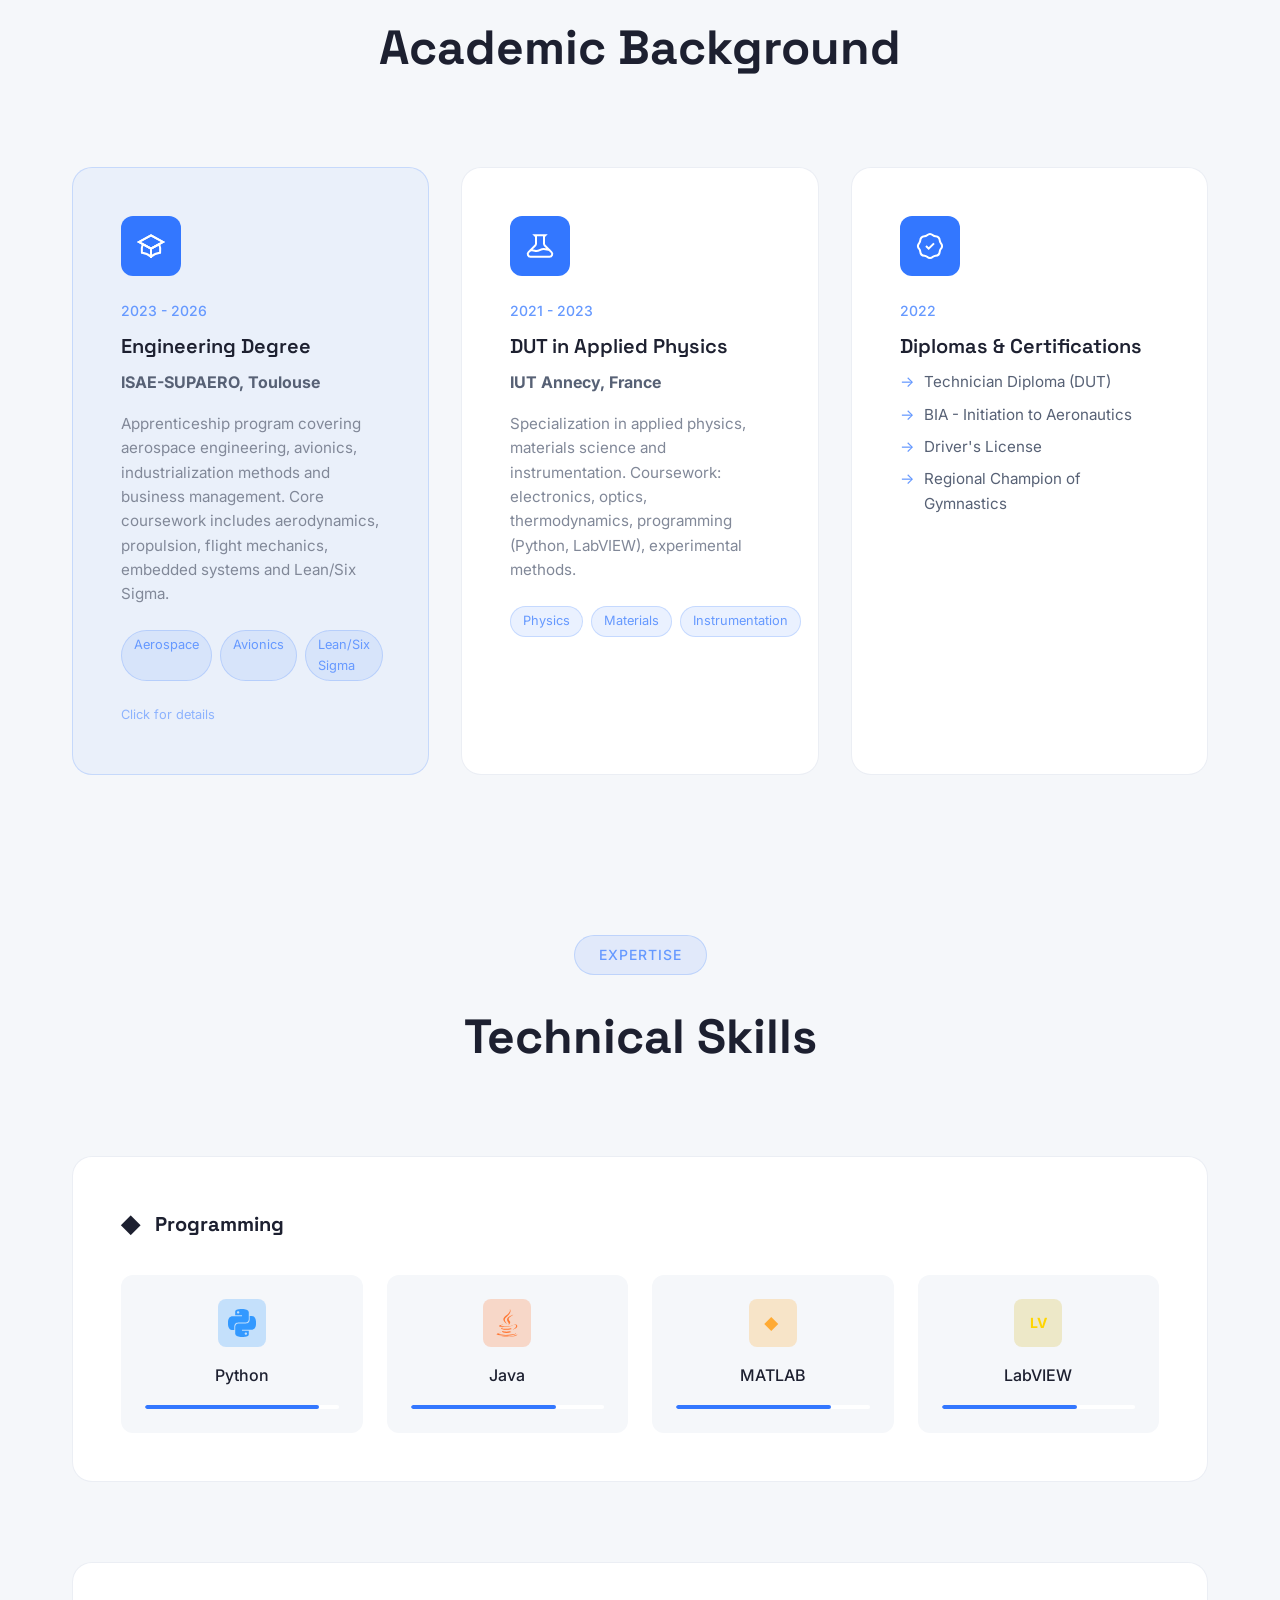
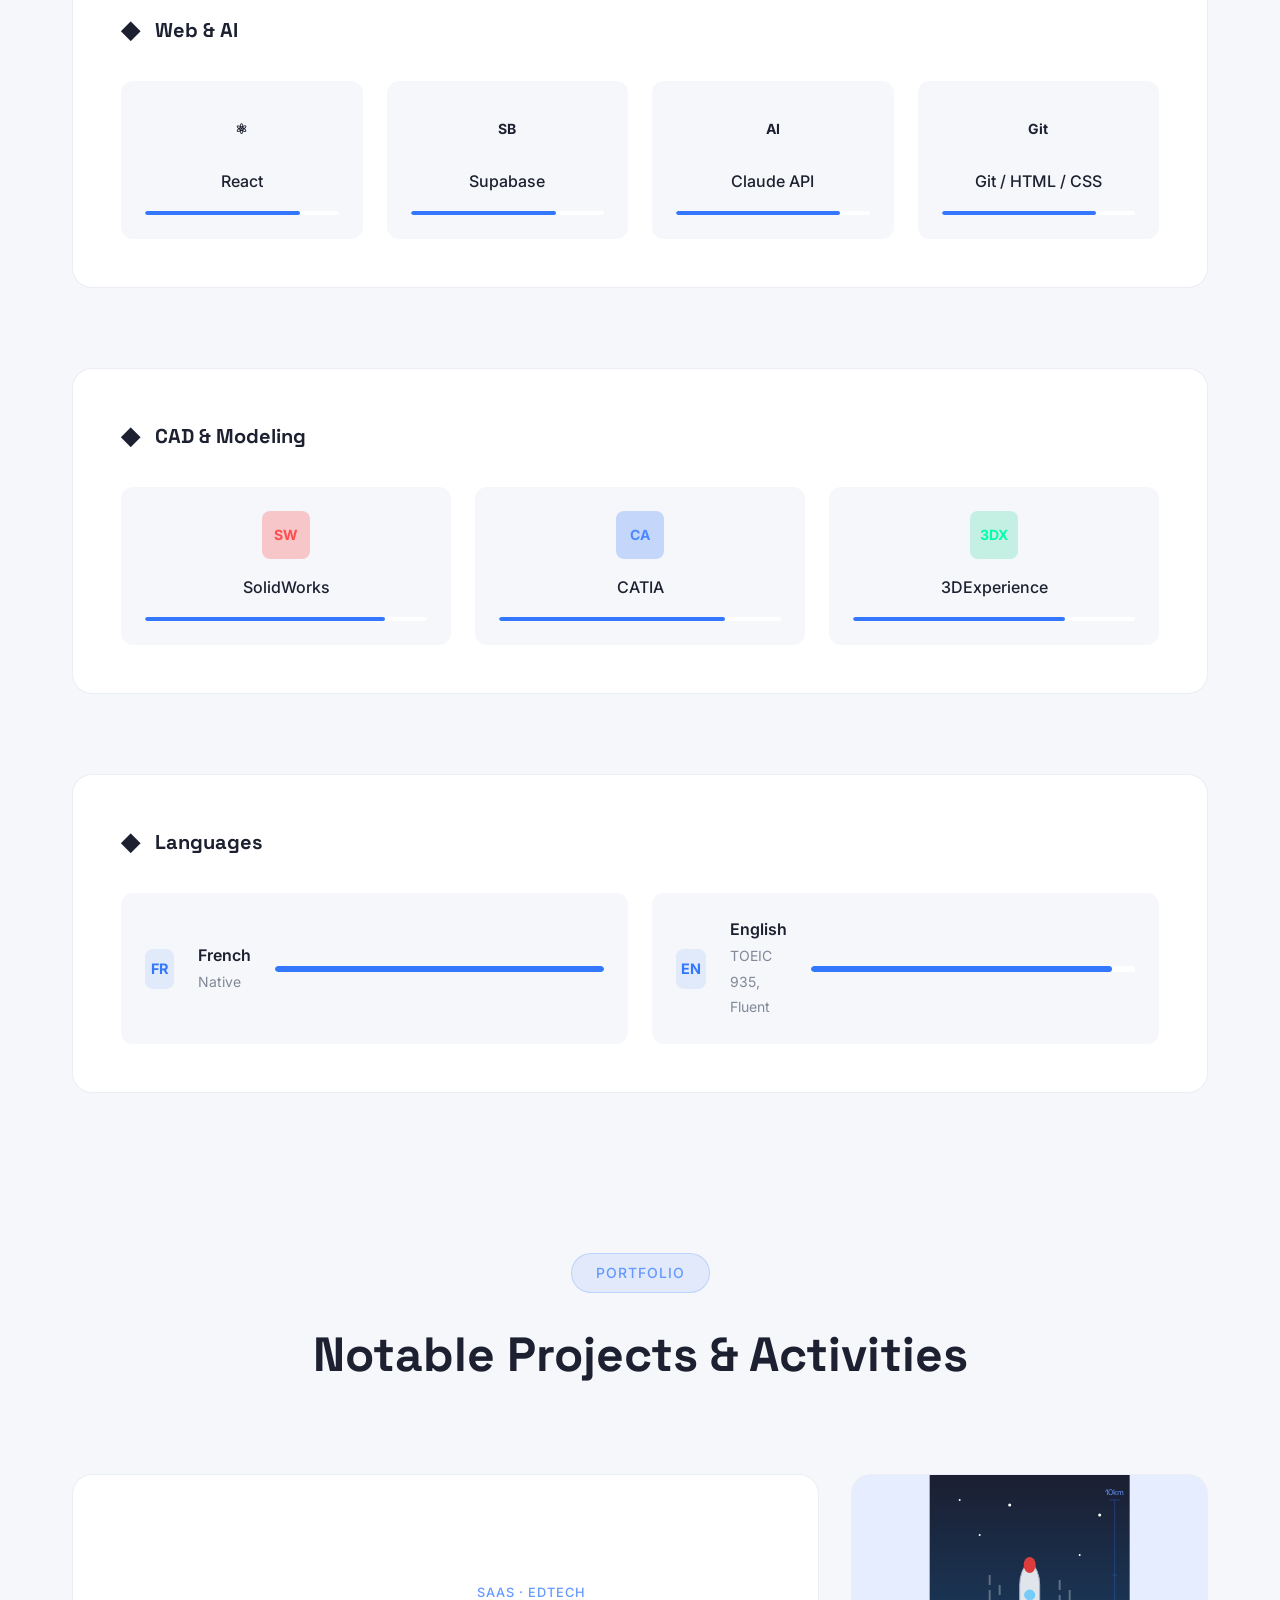
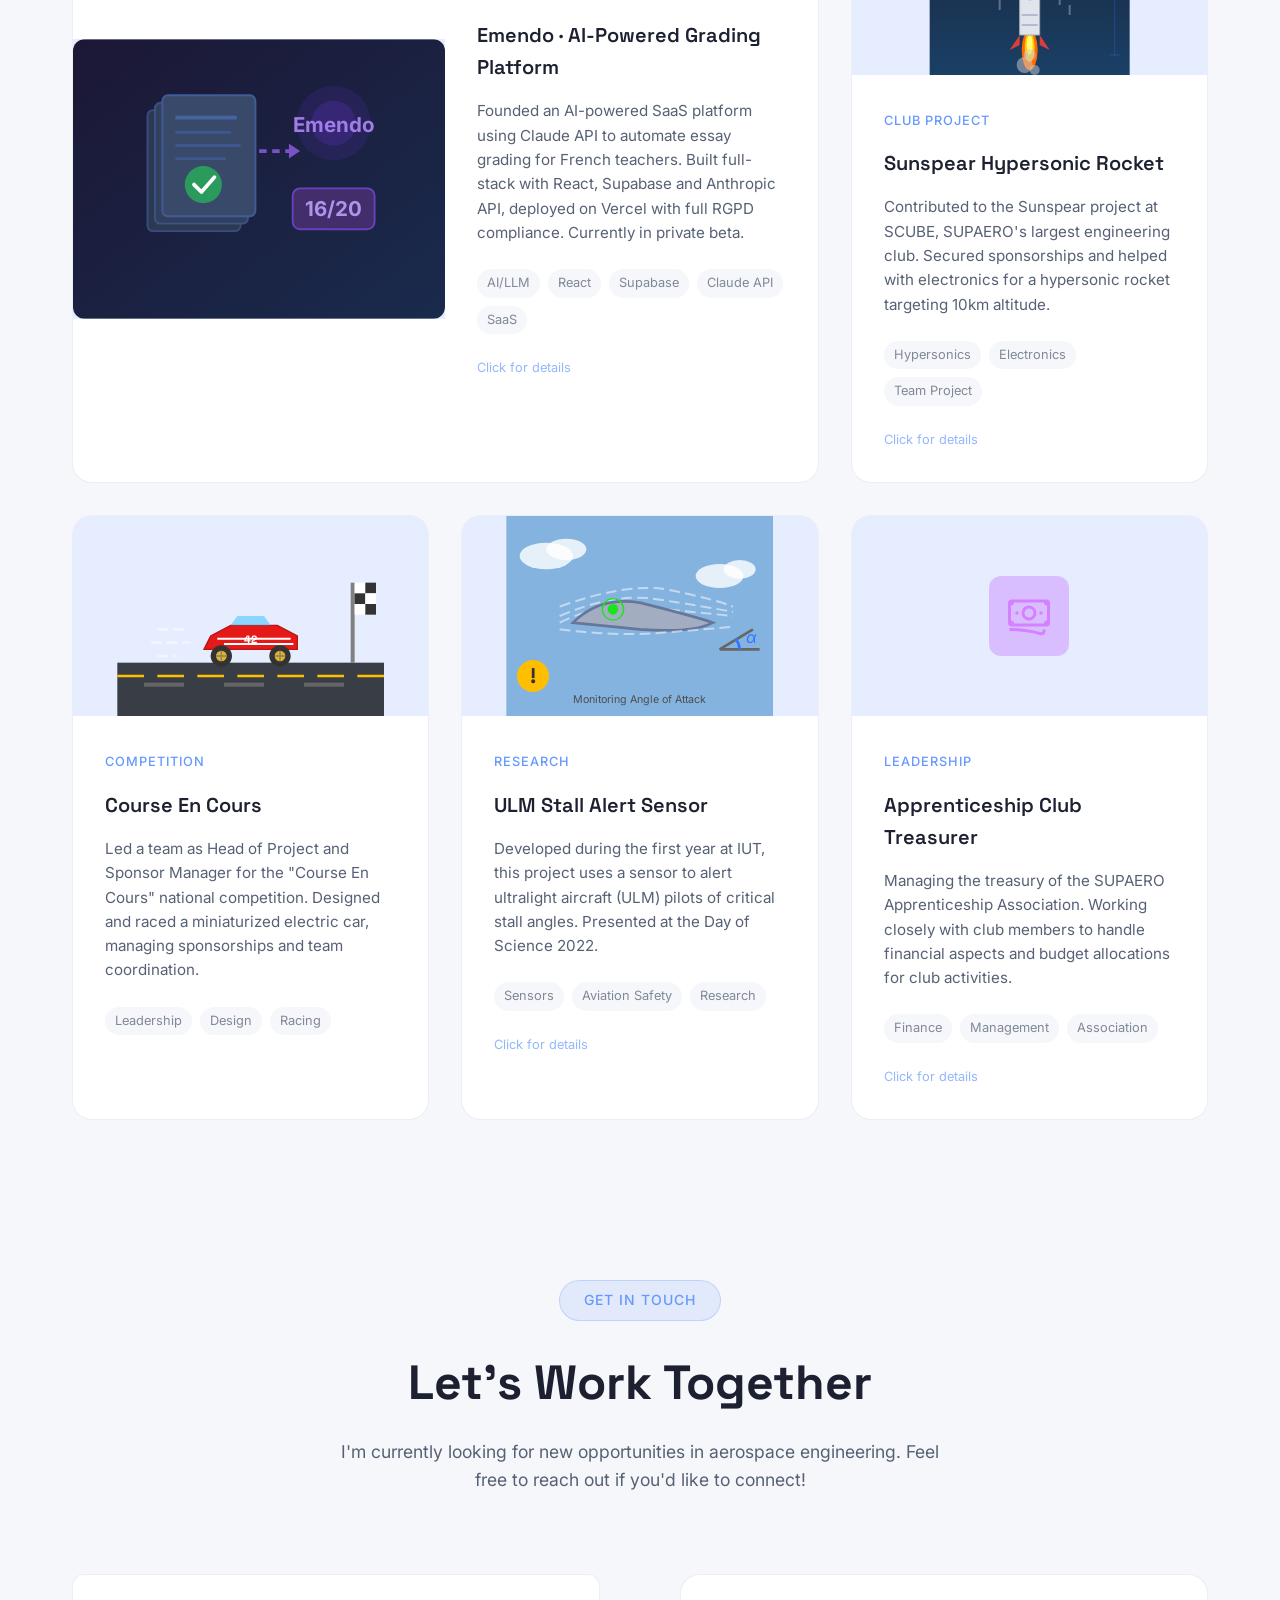
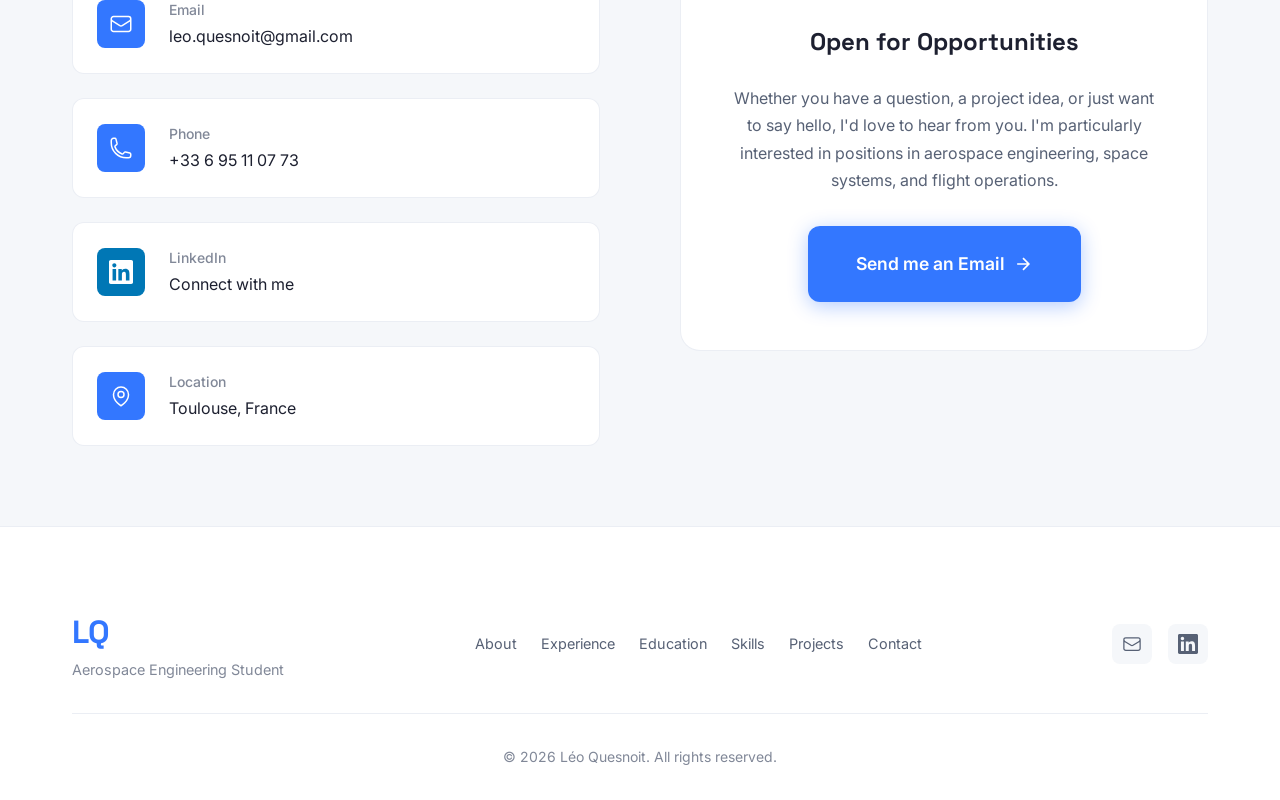
==== commit cc940ef6: "fix: remove Open to Opportunities badge Co-Authored-By: Claude Opus 4.6 (1M context) <noreply@anthro" ====
--- a/index.html
+++ b/index.html
@@ -135,10 +135,6 @@
         </div>
 
         <div class="hero-content">
-            <div class="hero-badge">
-                <span class="badge-dot"></span>
-                Open to Opportunities
-            </div>
             <h1 class="hero-title">
                 <span class="hero-greeting">Hi, I'm</span>
                 <span class="hero-name">Léo Quesnoit</span>
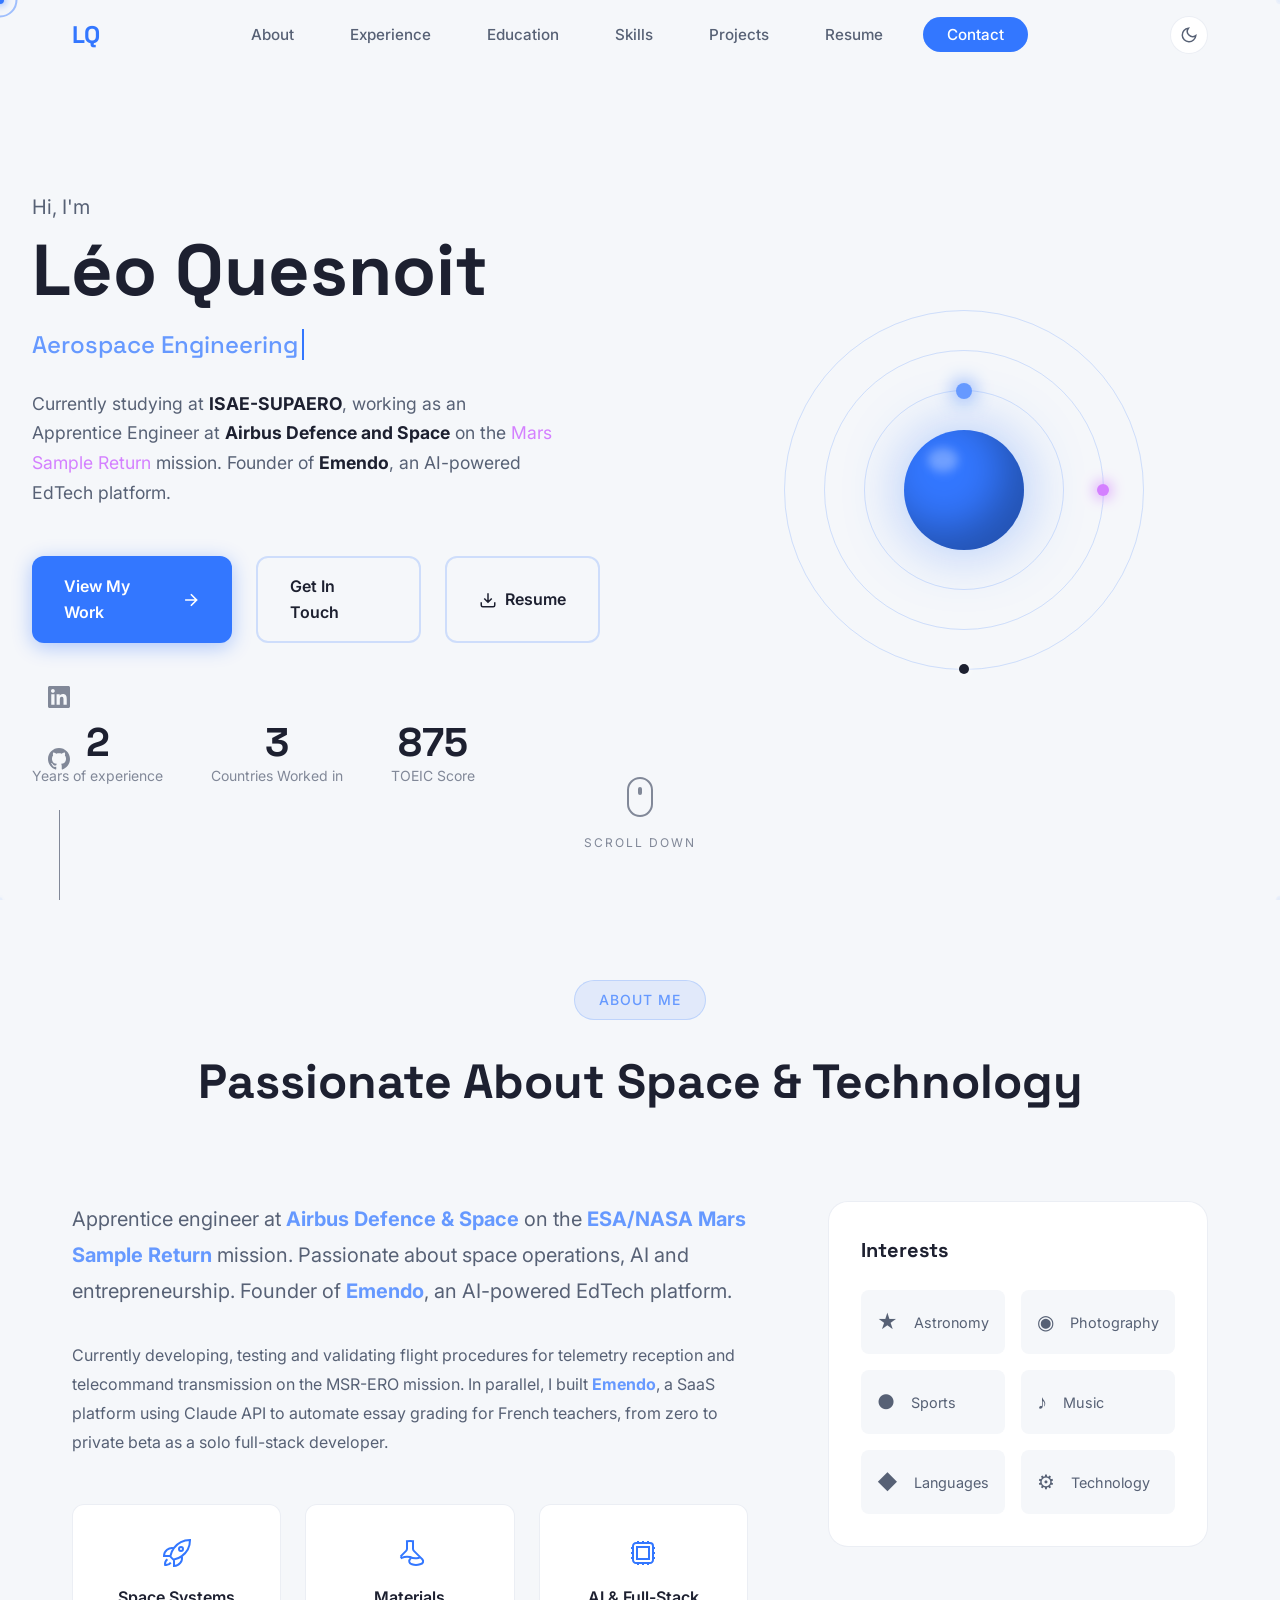
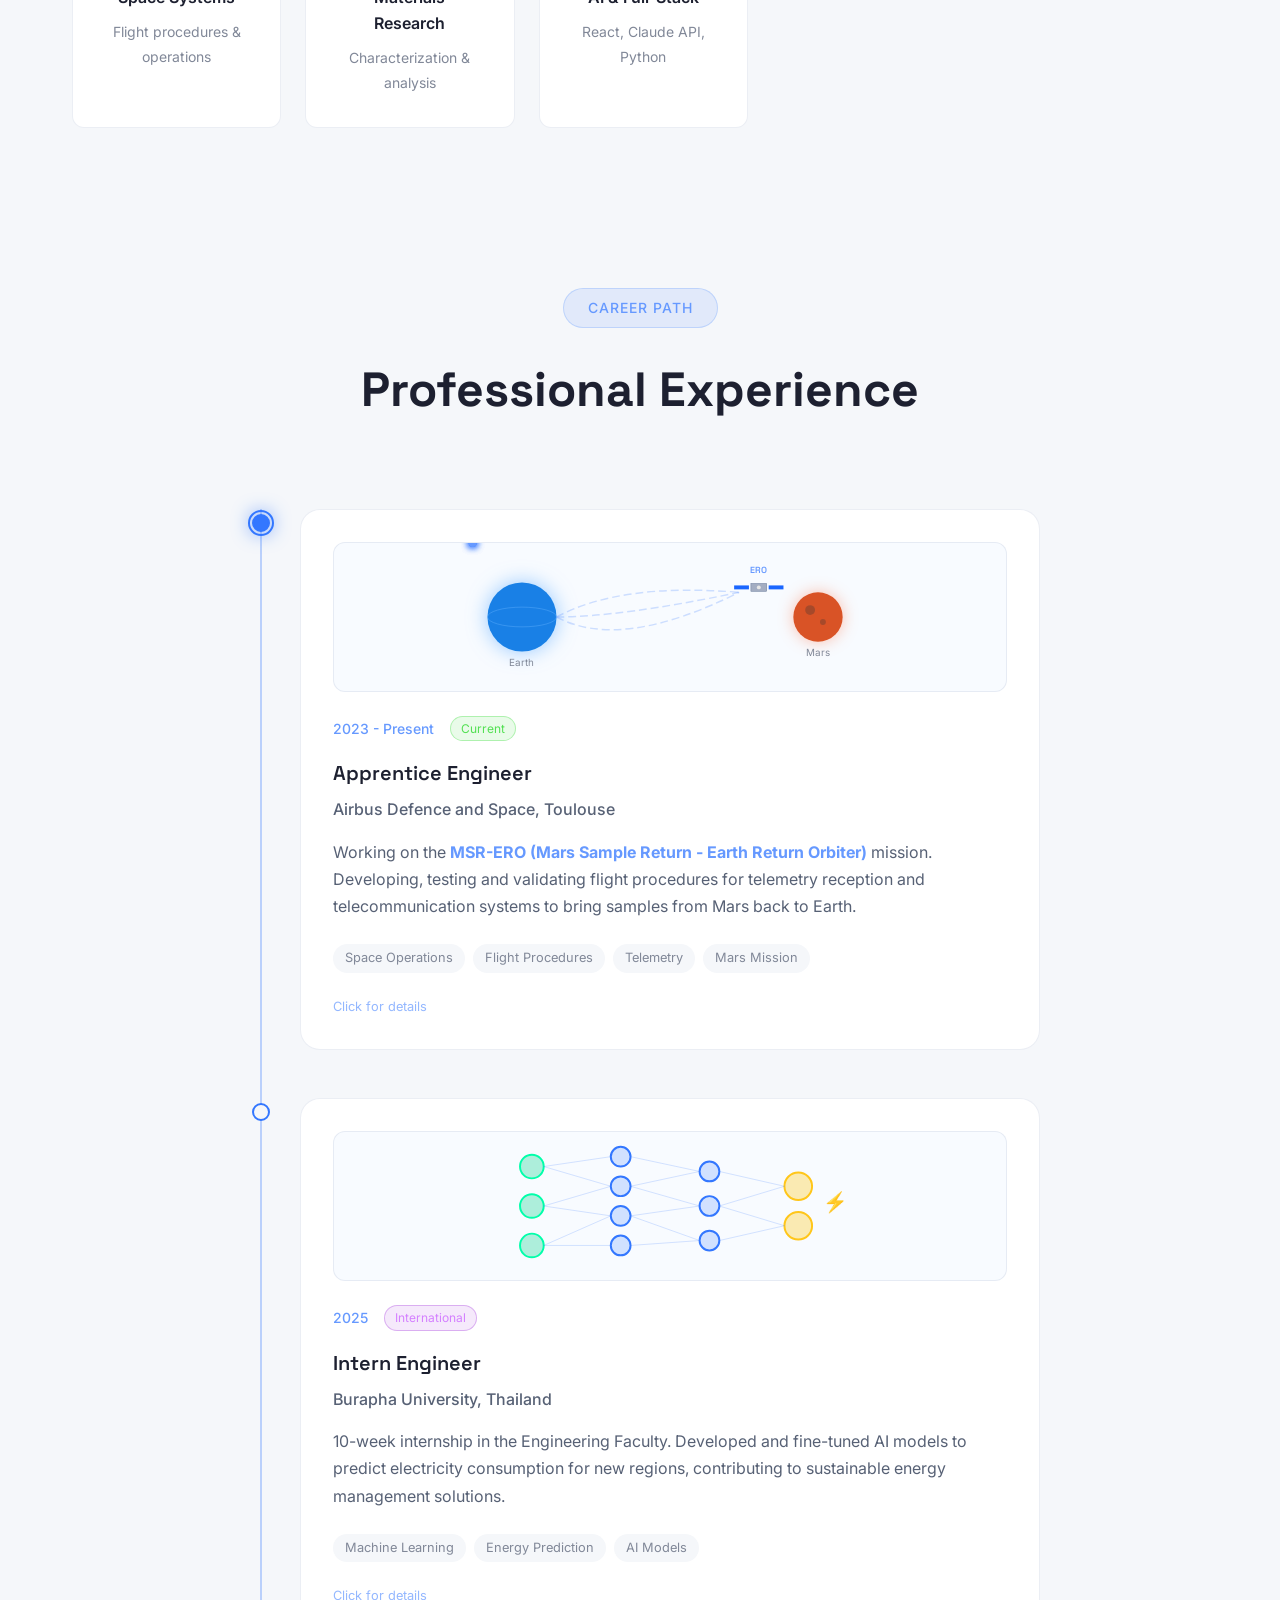
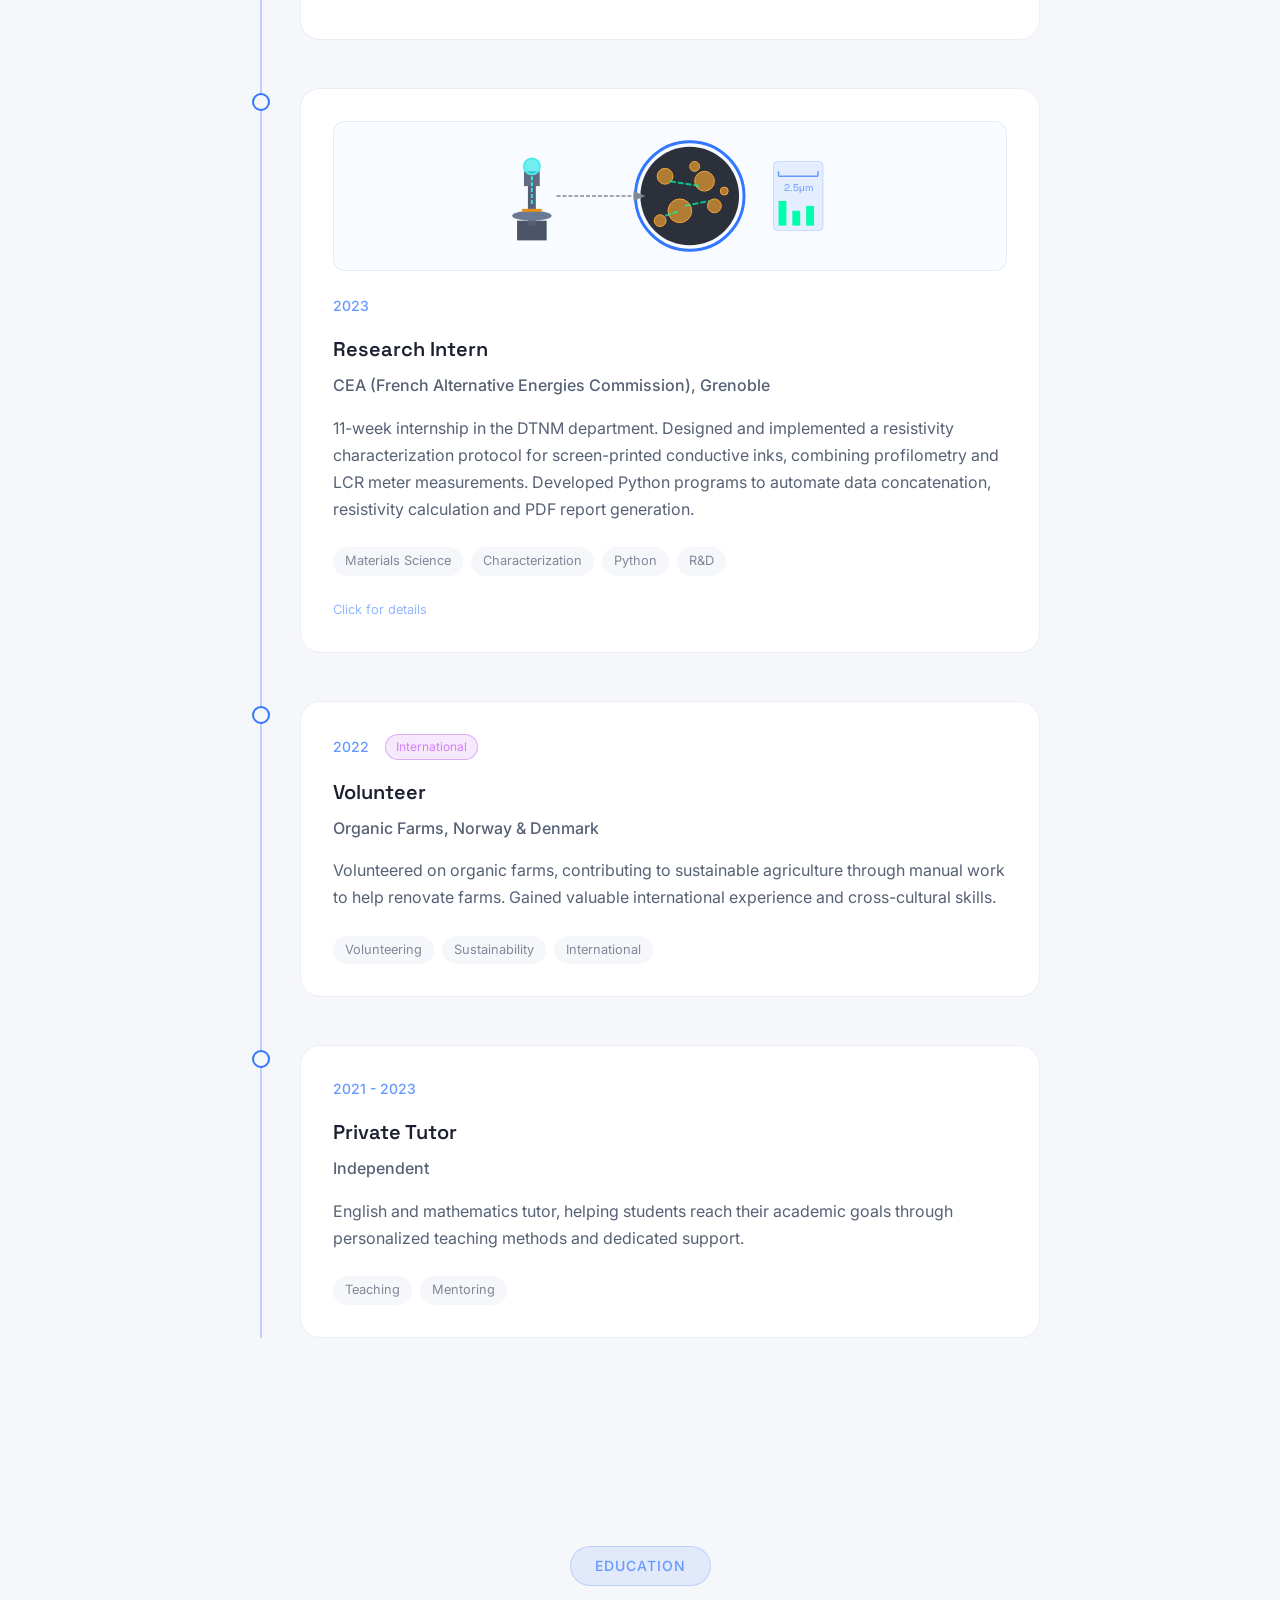
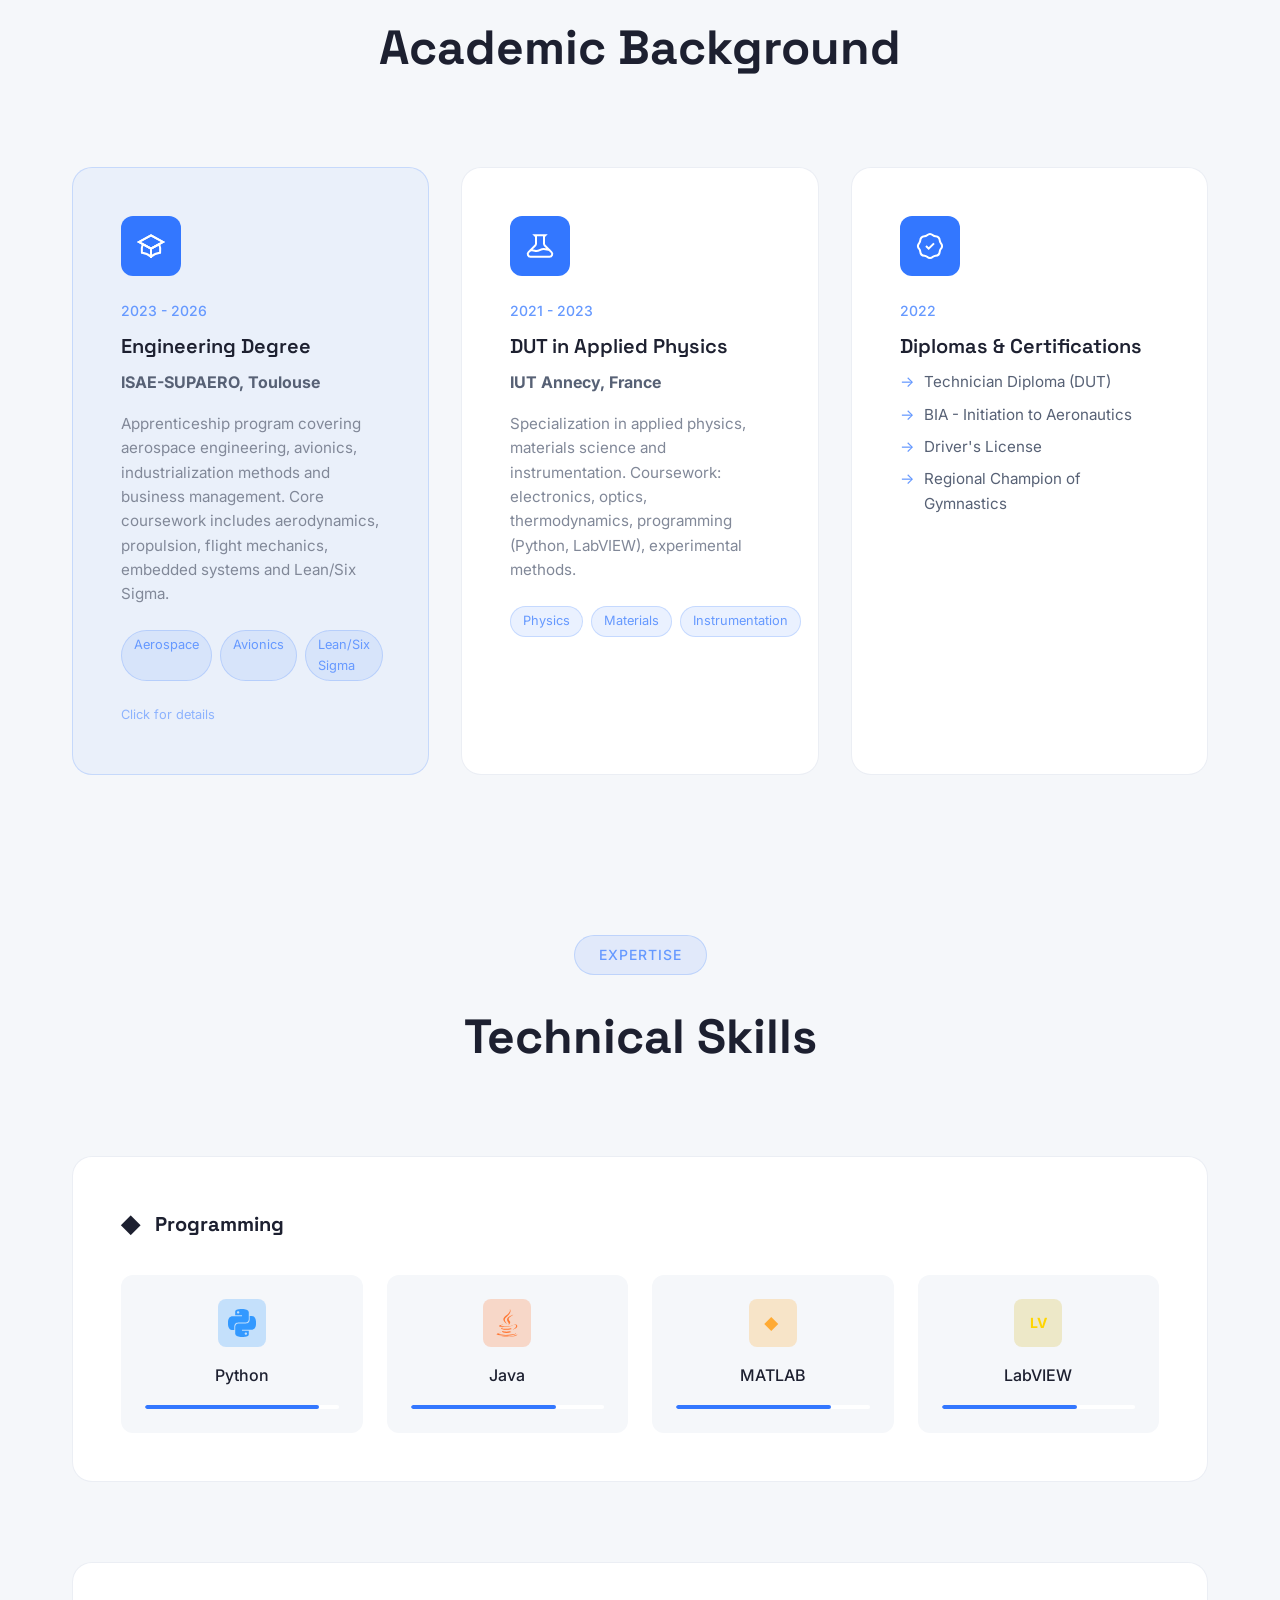
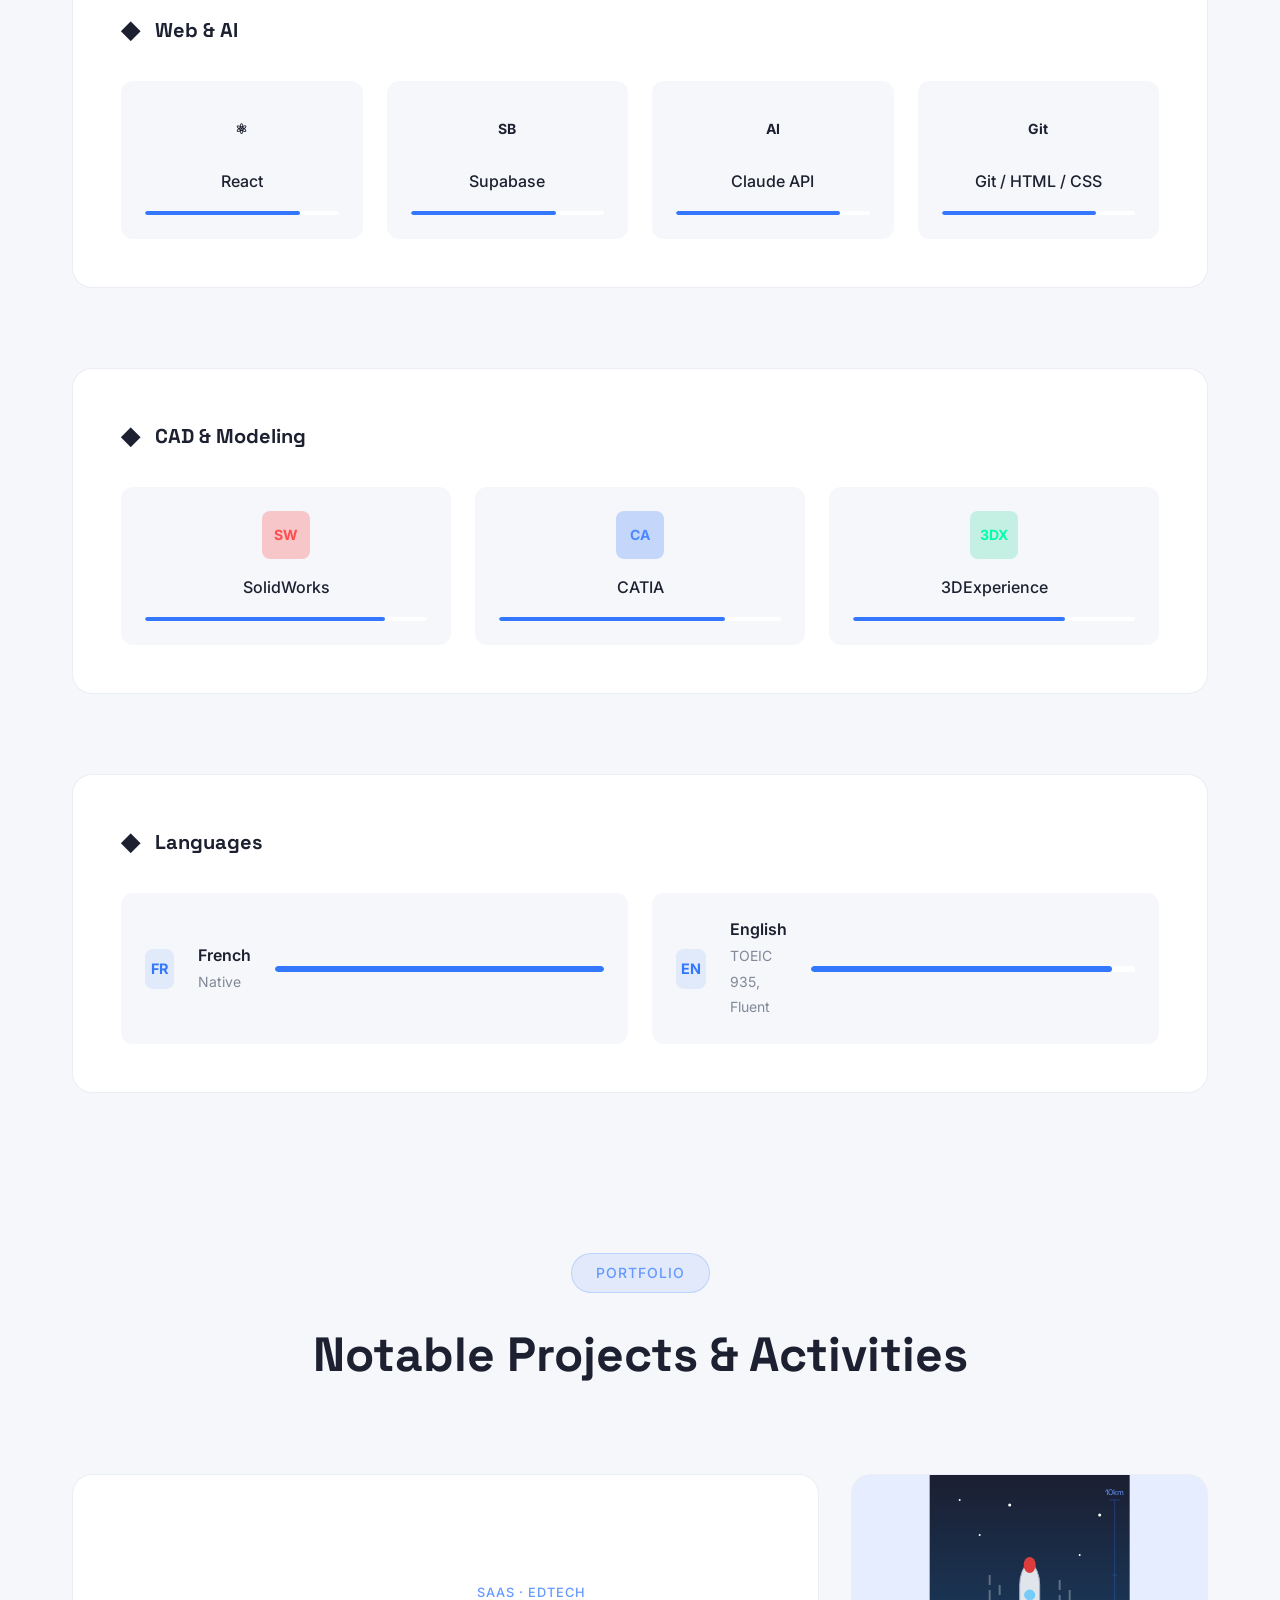
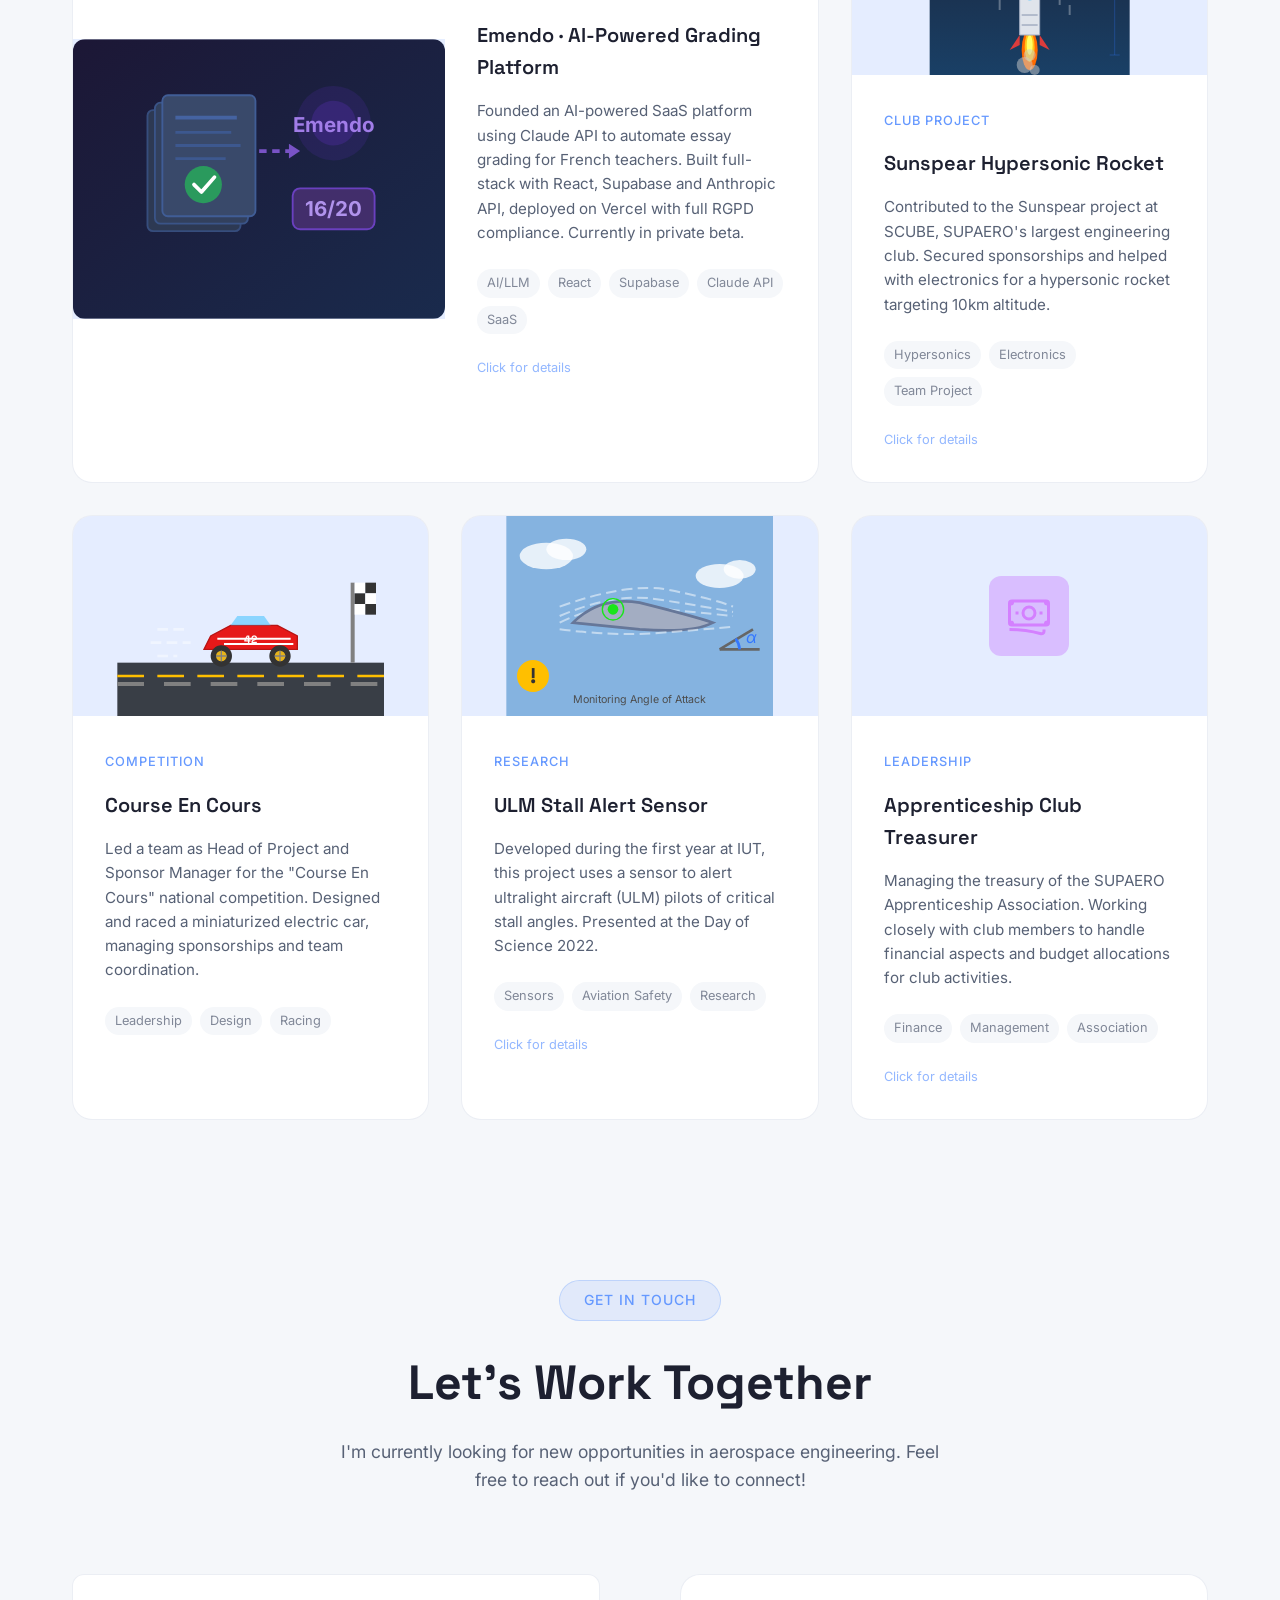
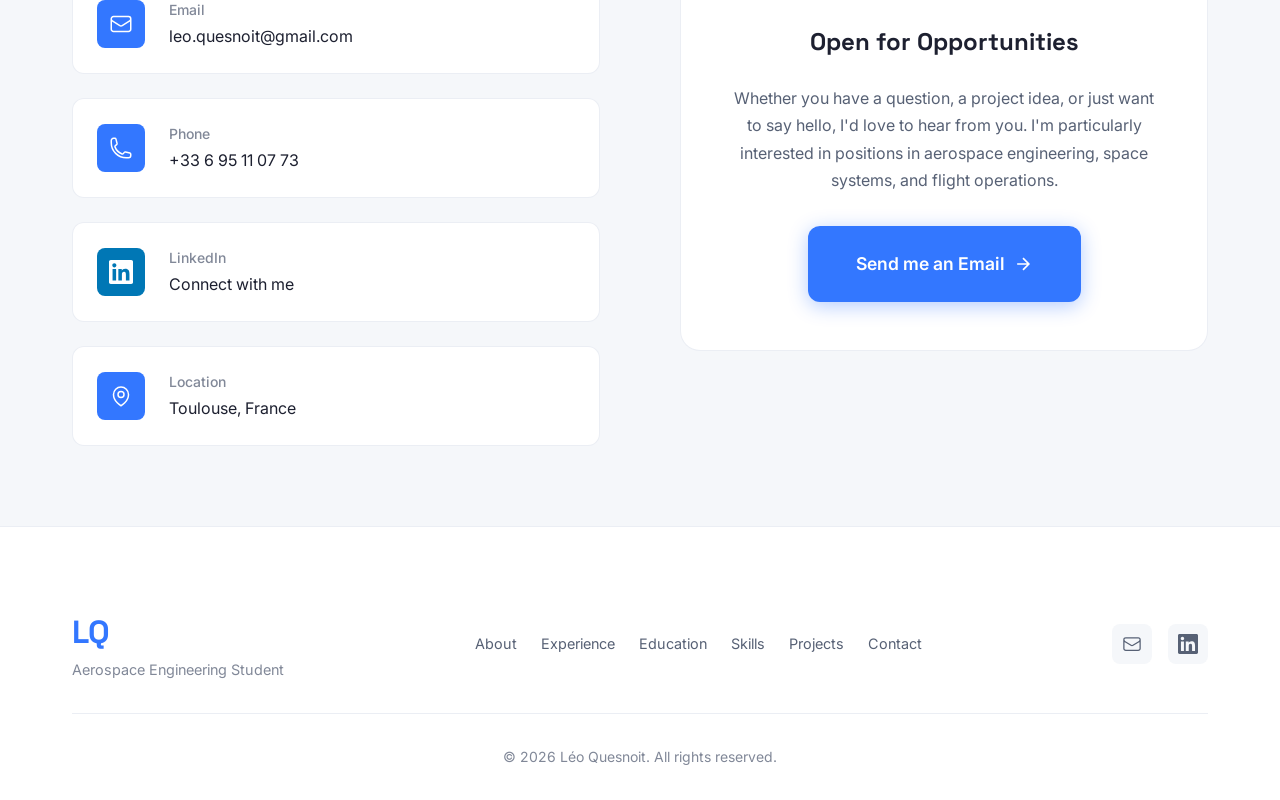
==== commit c5de33ec: "fix: smooth road dashes animation using stroke-dashoffset Co-Authored-By: Claude Opus 4.6 (1M contex" ====
--- a/index.html
+++ b/index.html
@@ -966,11 +966,7 @@
                                 <rect x="0" y="110" width="200" height="40" class="track" />
                                 <line x1="0" y1="120" x2="200" y2="120" class="track-line" />
                                 <!-- Moving track markers -->
-                                <g class="track-markers">
-                                    <rect x="20" y="125" width="30" height="3" class="marker m1" />
-                                    <rect x="80" y="125" width="30" height="3" class="marker m2" />
-                                    <rect x="140" y="125" width="30" height="3" class="marker m3" />
-                                </g>
+                                <line x1="0" y1="126" x2="200" y2="126" class="road-dashes" />
                                 <!-- Race car -->
                                 <g class="race-car" transform="translate(100, 90)">
                                     <!-- Car body -->
--- a/styles.css
+++ b/styles.css
@@ -2899,30 +2899,19 @@
     stroke-dasharray: 20 10;
 }
 
-.racing-svg .marker {
-    fill: hsl(0, 0%, 40%);
-    animation: markerMove 1s linear infinite;
-}
-
-.racing-svg .m1 {
-    animation-delay: 0s;
-}
-
-.racing-svg .m2 {
-    animation-delay: -0.33s;
-}
-
-.racing-svg .m3 {
-    animation-delay: -0.66s;
-}
-
-@keyframes markerMove {
+.racing-svg .road-dashes {
+    stroke: hsl(0, 0%, 50%);
+    stroke-width: 3;
+    stroke-dasharray: 20 15;
+    animation: dashScroll 0.8s linear infinite;
+}
+
+@keyframes dashScroll {
     from {
-        transform: translateX(0);
-    }
-
+        stroke-dashoffset: 0;
+    }
     to {
-        transform: translateX(-60px);
+        stroke-dashoffset: -35;
     }
 }
 
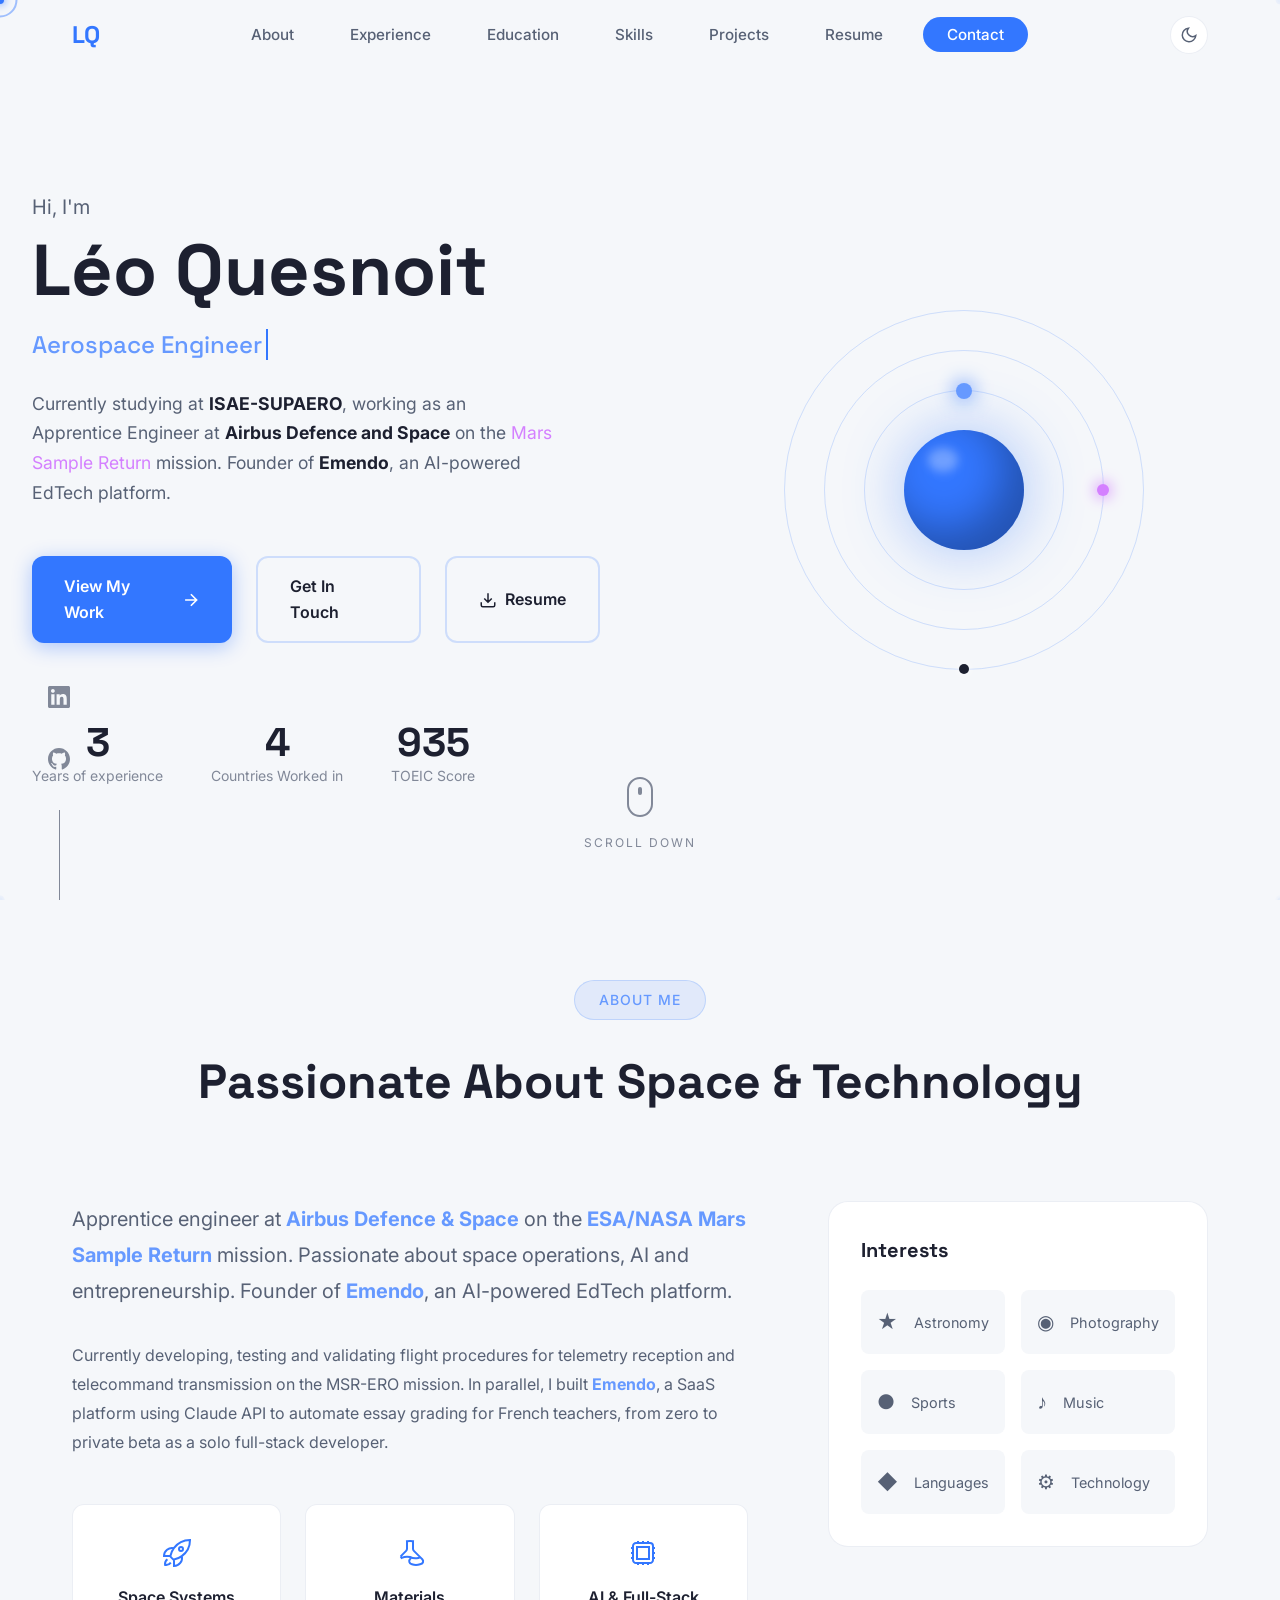
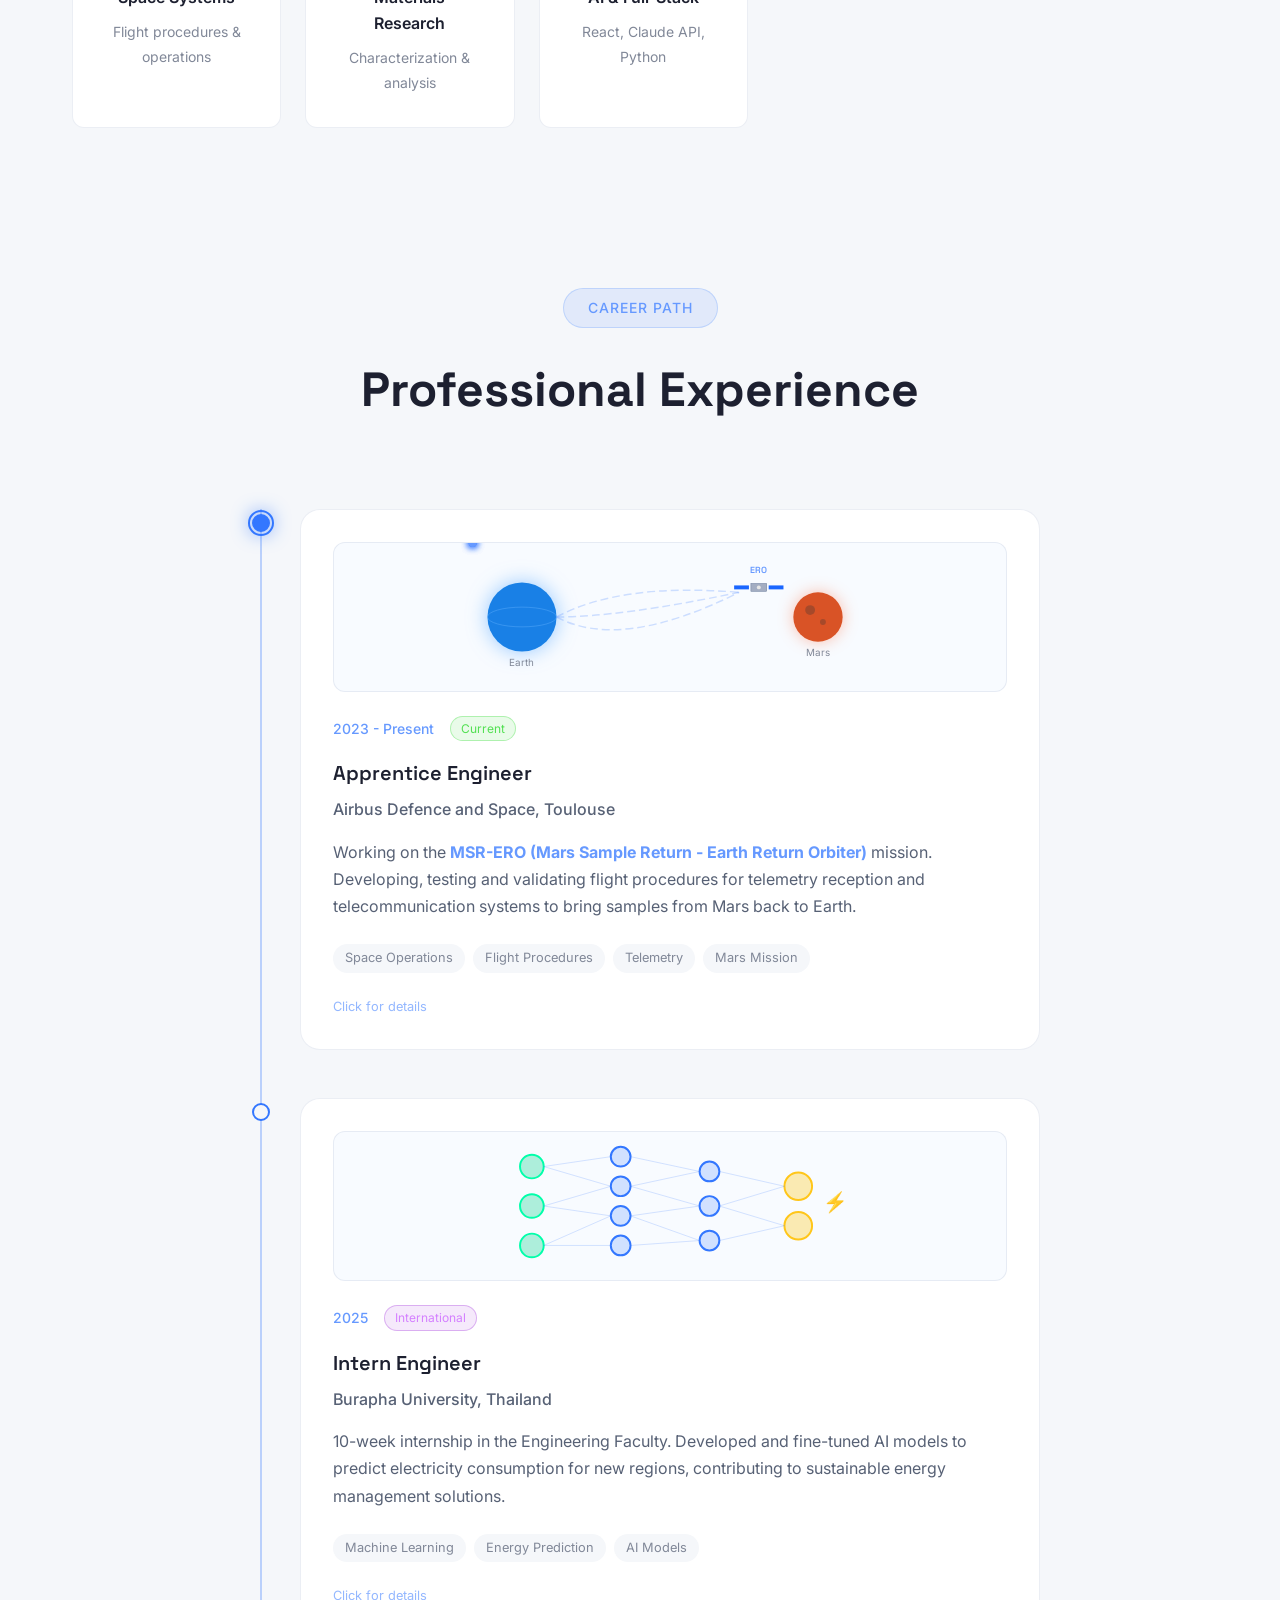
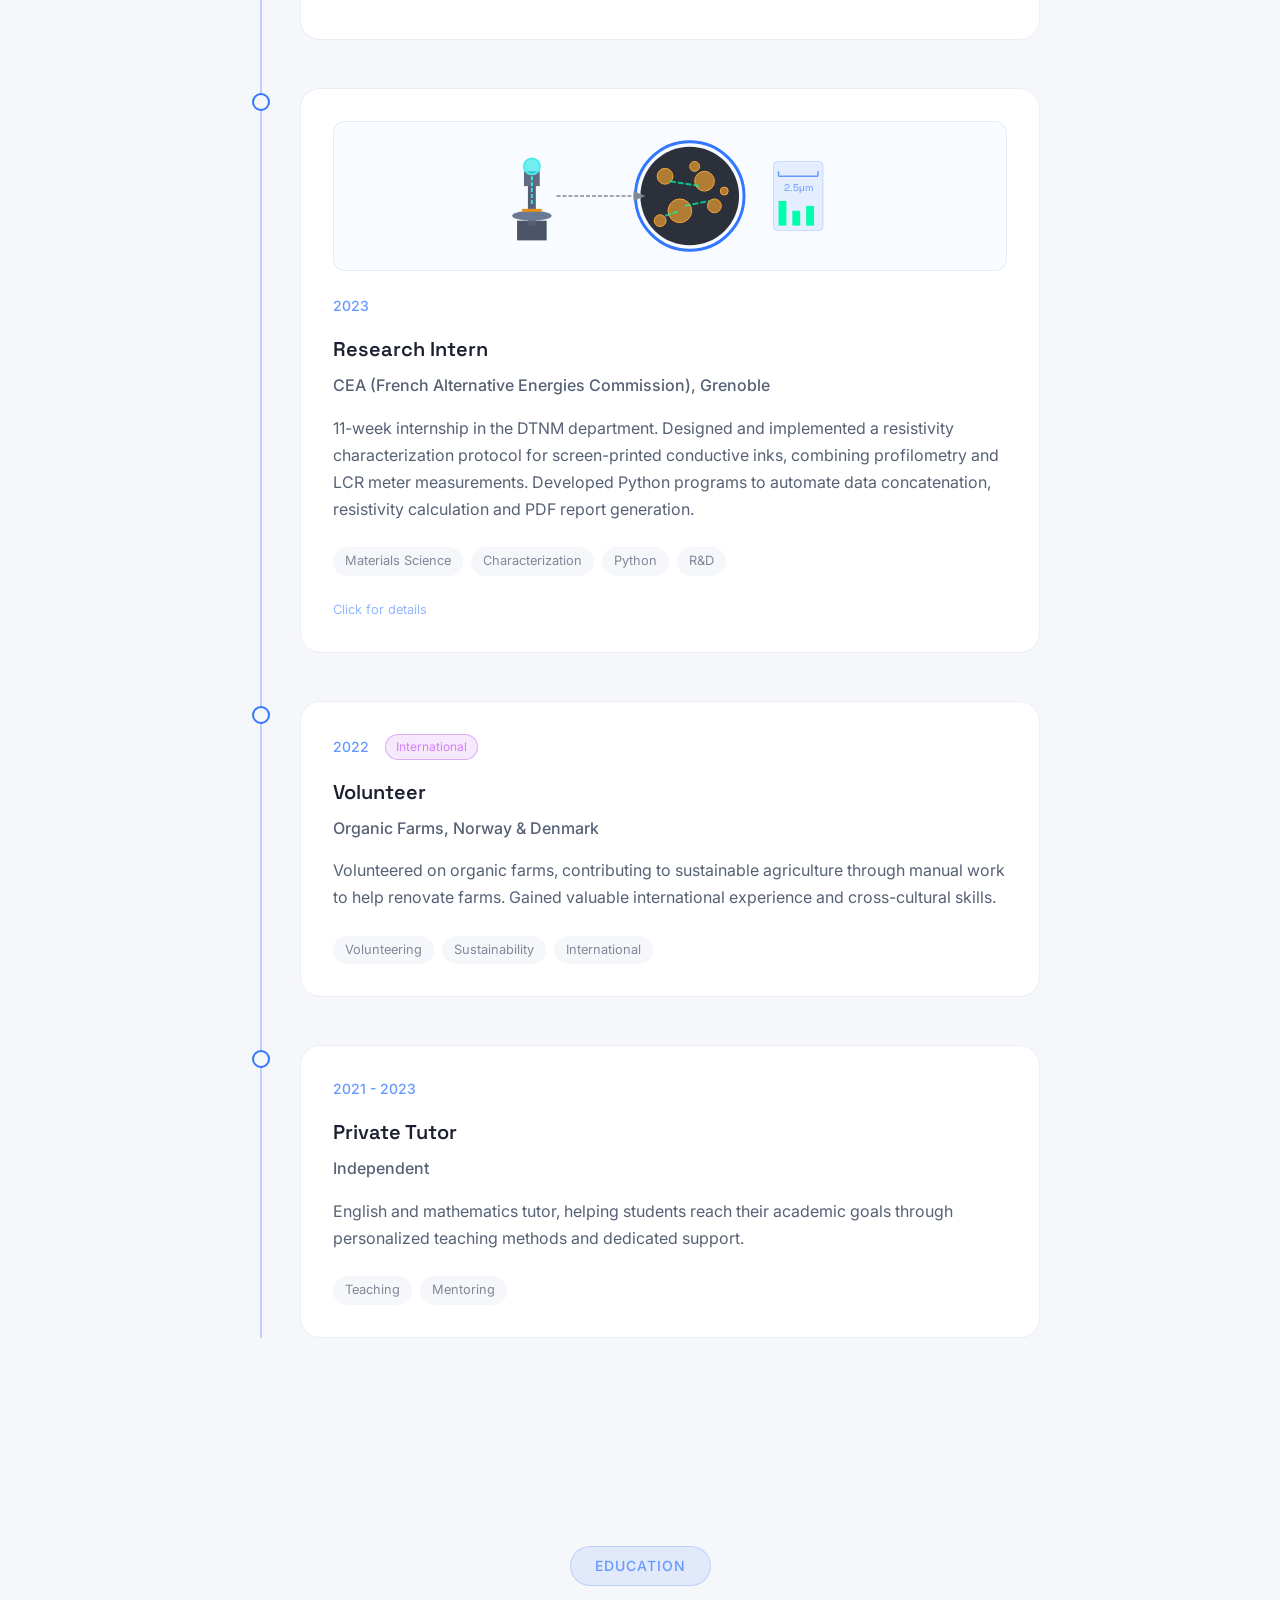
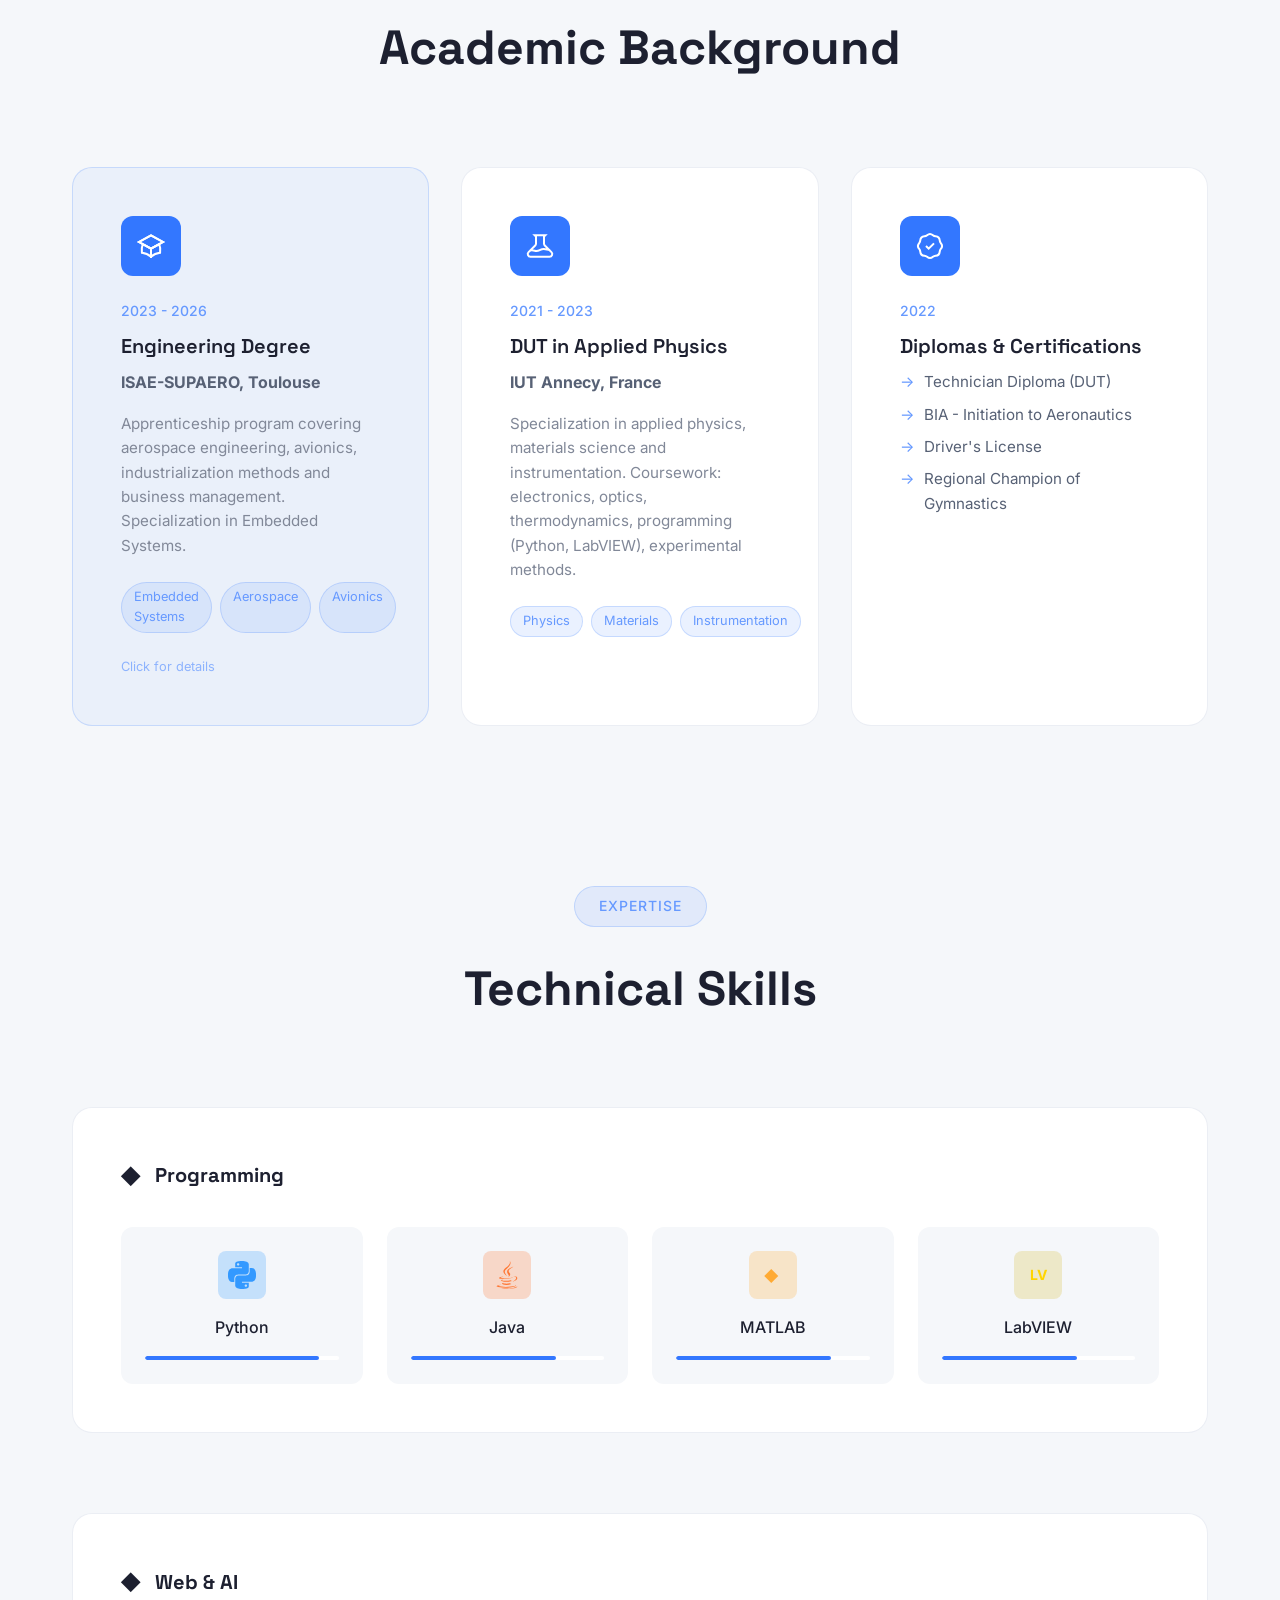
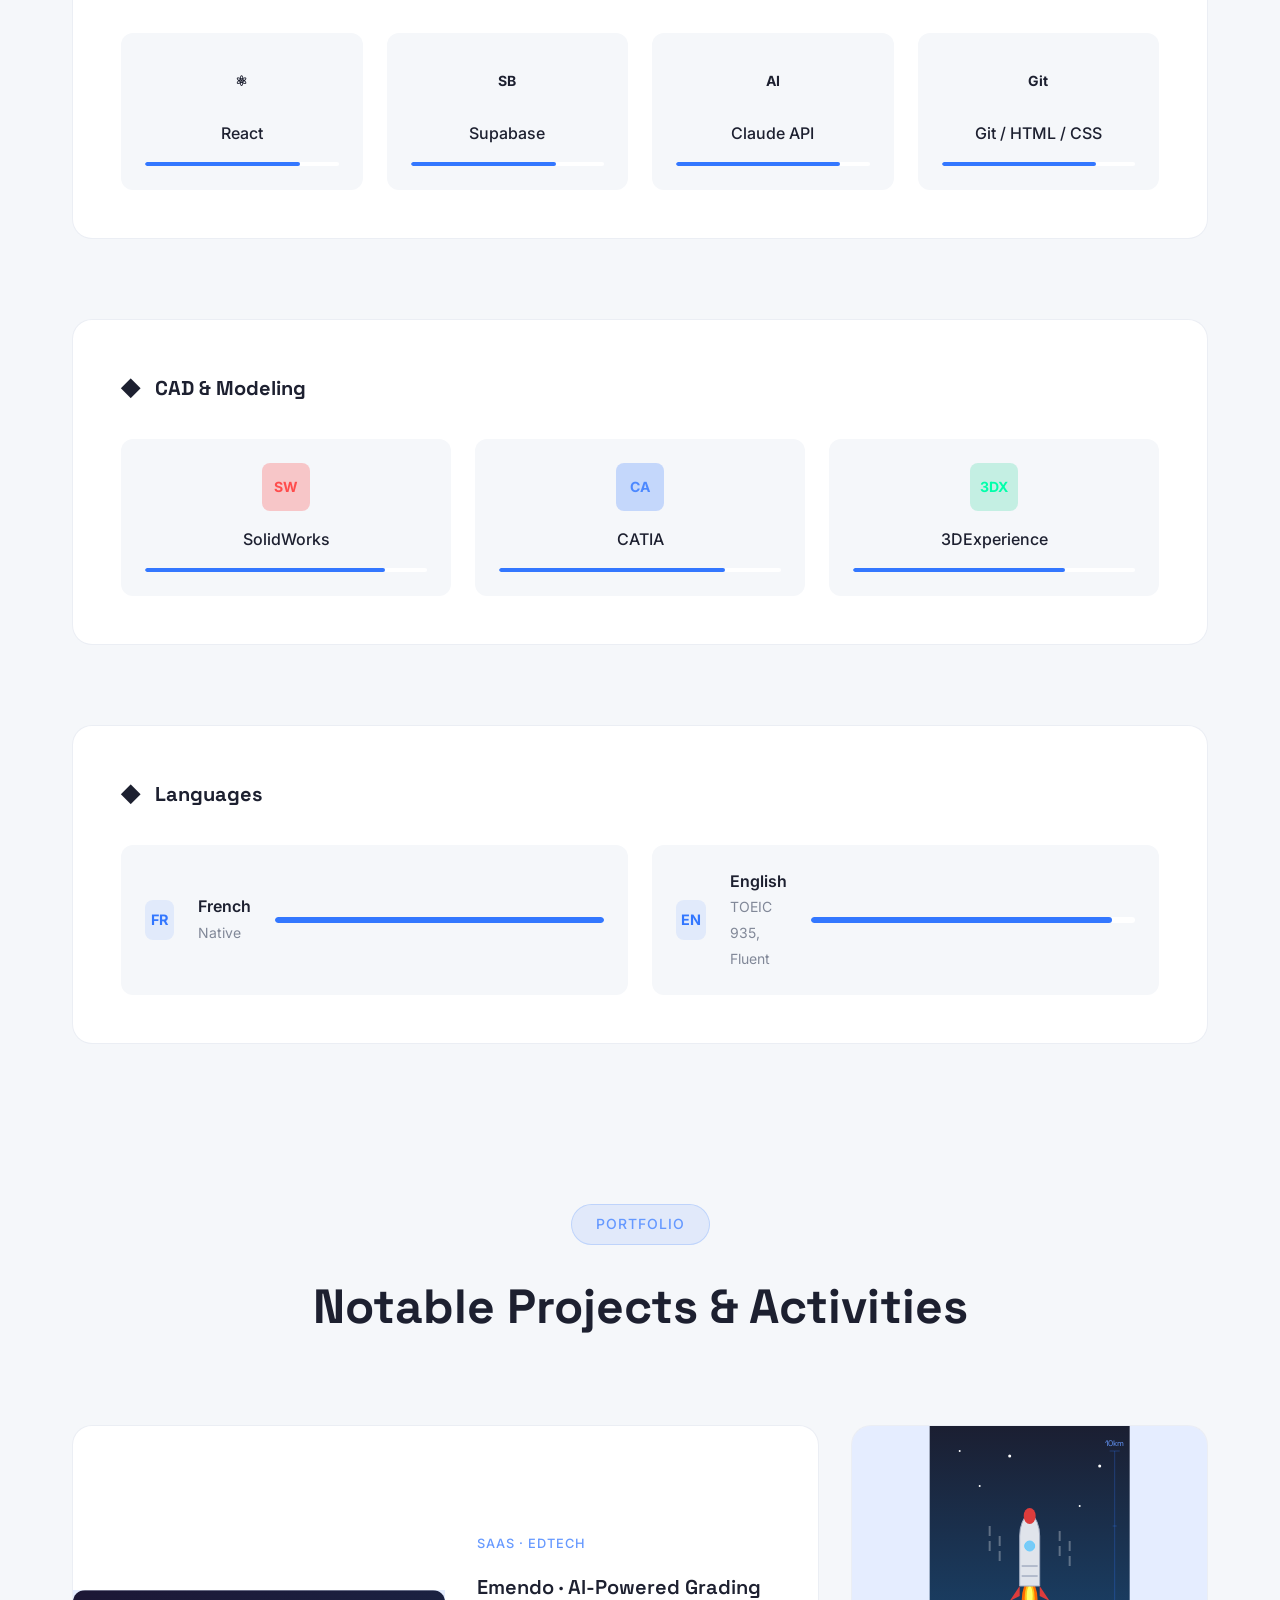
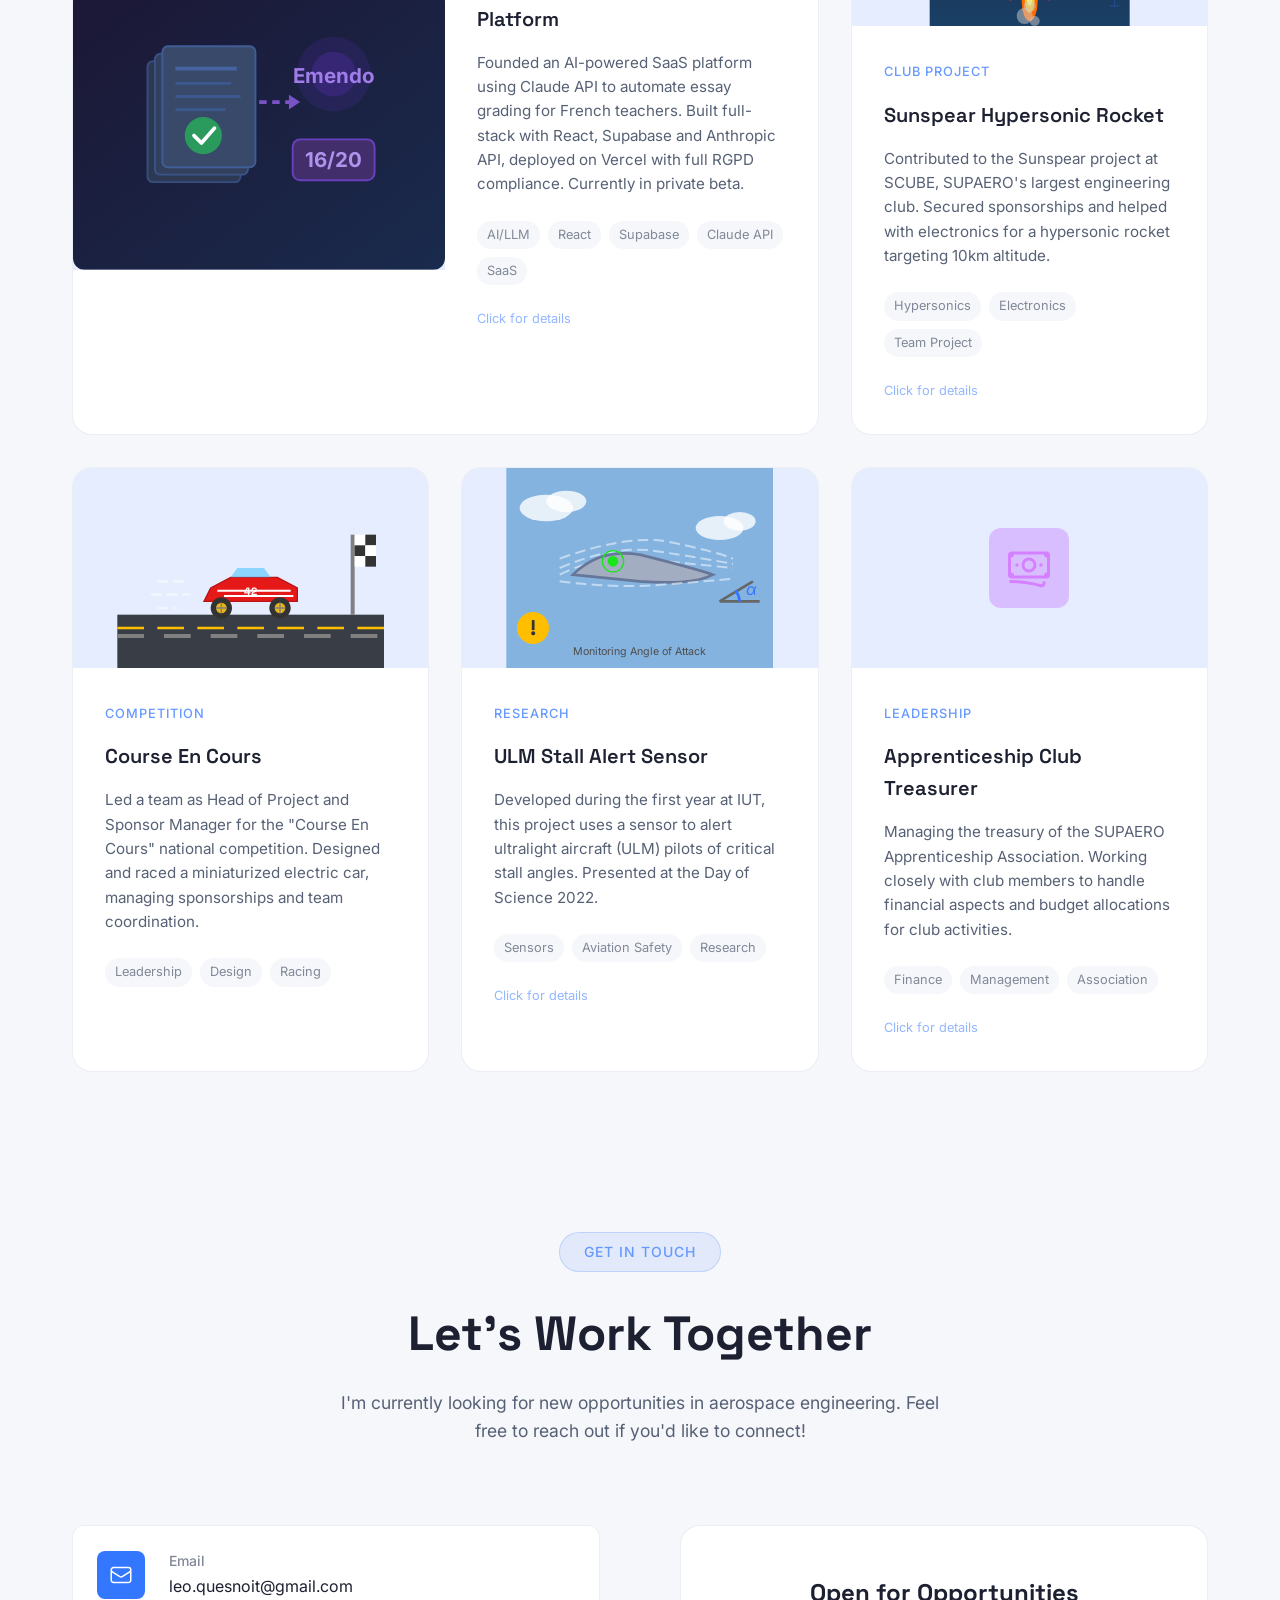
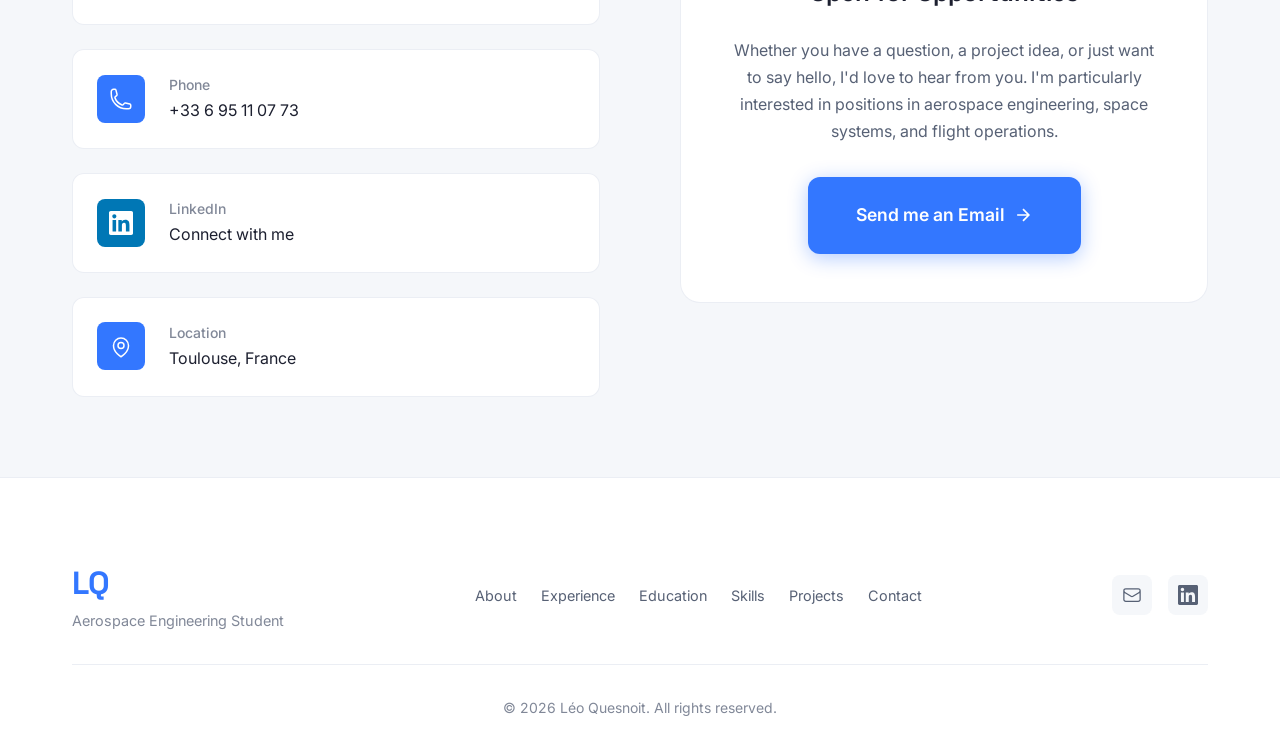
==== commit 7e64ccb2: "feat: add Embedded Systems specialization to SUPAERO education Co-Authored-By: Claude Opus 4.6 (1M c" ====
--- a/index.html
+++ b/index.html
@@ -578,13 +578,12 @@
                         <h4 class="edu-school">ISAE-SUPAERO, Toulouse</h4>
                         <p class="edu-description">
                             Apprenticeship program covering aerospace engineering, avionics, industrialization
-                            methods and business management. Core coursework includes aerodynamics, propulsion,
-                            flight mechanics, embedded systems and Lean/Six Sigma.
+                            methods and business management. Specialization in Embedded Systems.
                         </p>
                         <div class="edu-badges">
+                            <span class="badge">Embedded Systems</span>
                             <span class="badge">Aerospace</span>
                             <span class="badge">Avionics</span>
-                            <span class="badge">Lean/Six Sigma</span>
                         </div>
                         <span class="click-hint">Click for details</span>
                     </div>
--- a/styles.css
+++ b/styles.css
@@ -2911,7 +2911,7 @@
         stroke-dashoffset: 0;
     }
     to {
-        stroke-dashoffset: -35;
+        stroke-dashoffset: 35;
     }
 }
 
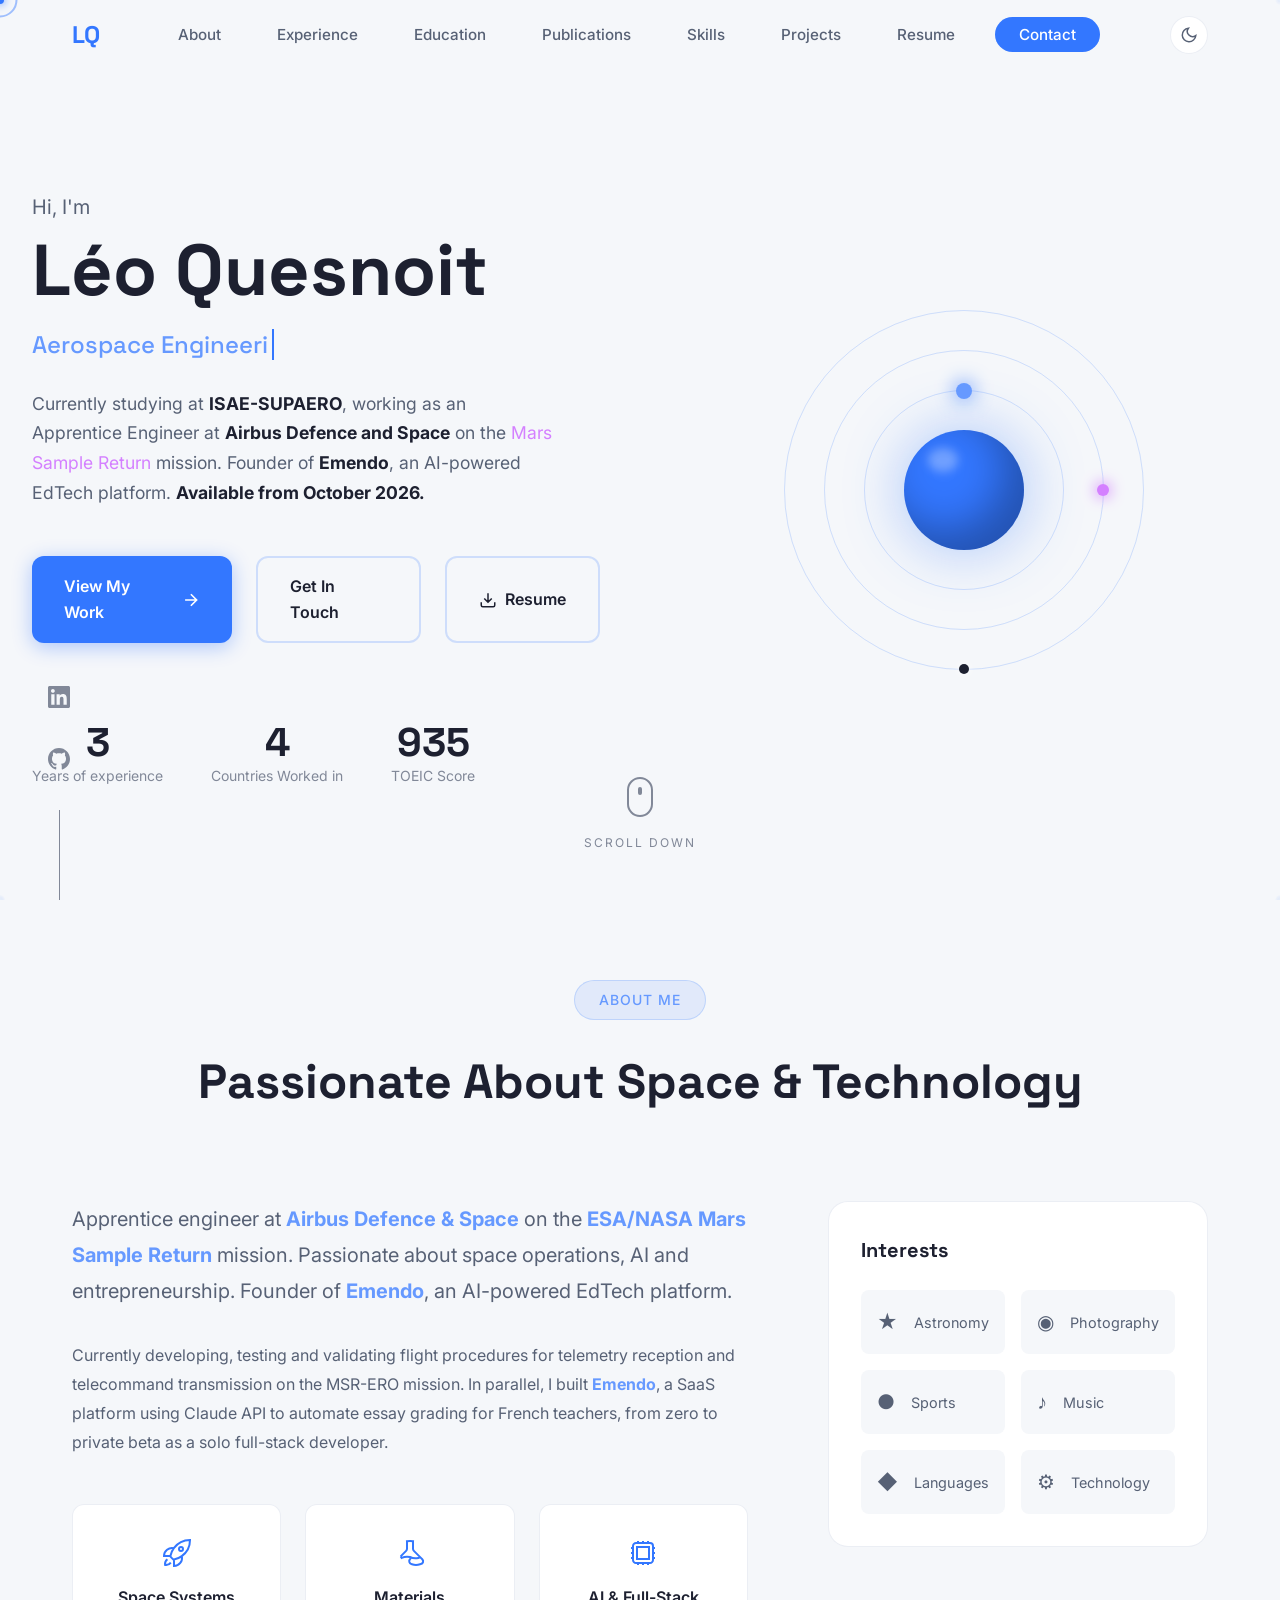
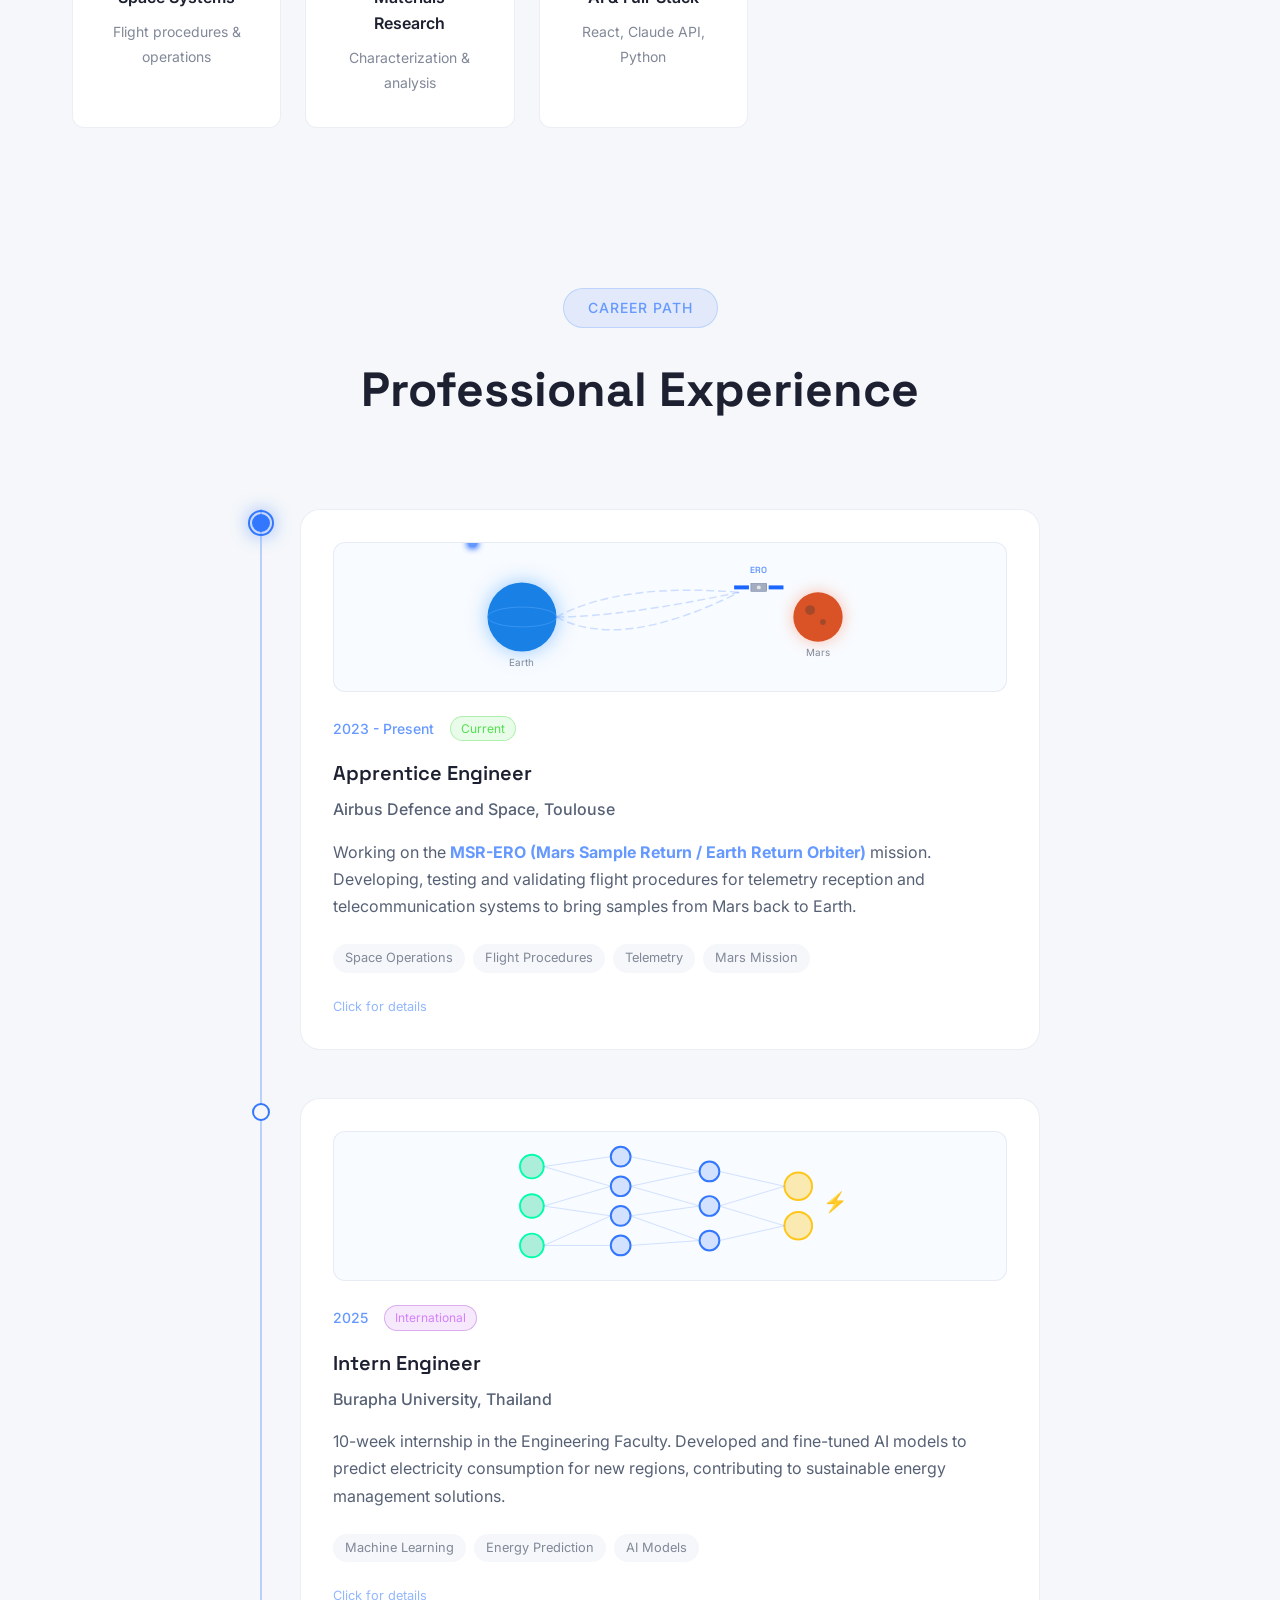
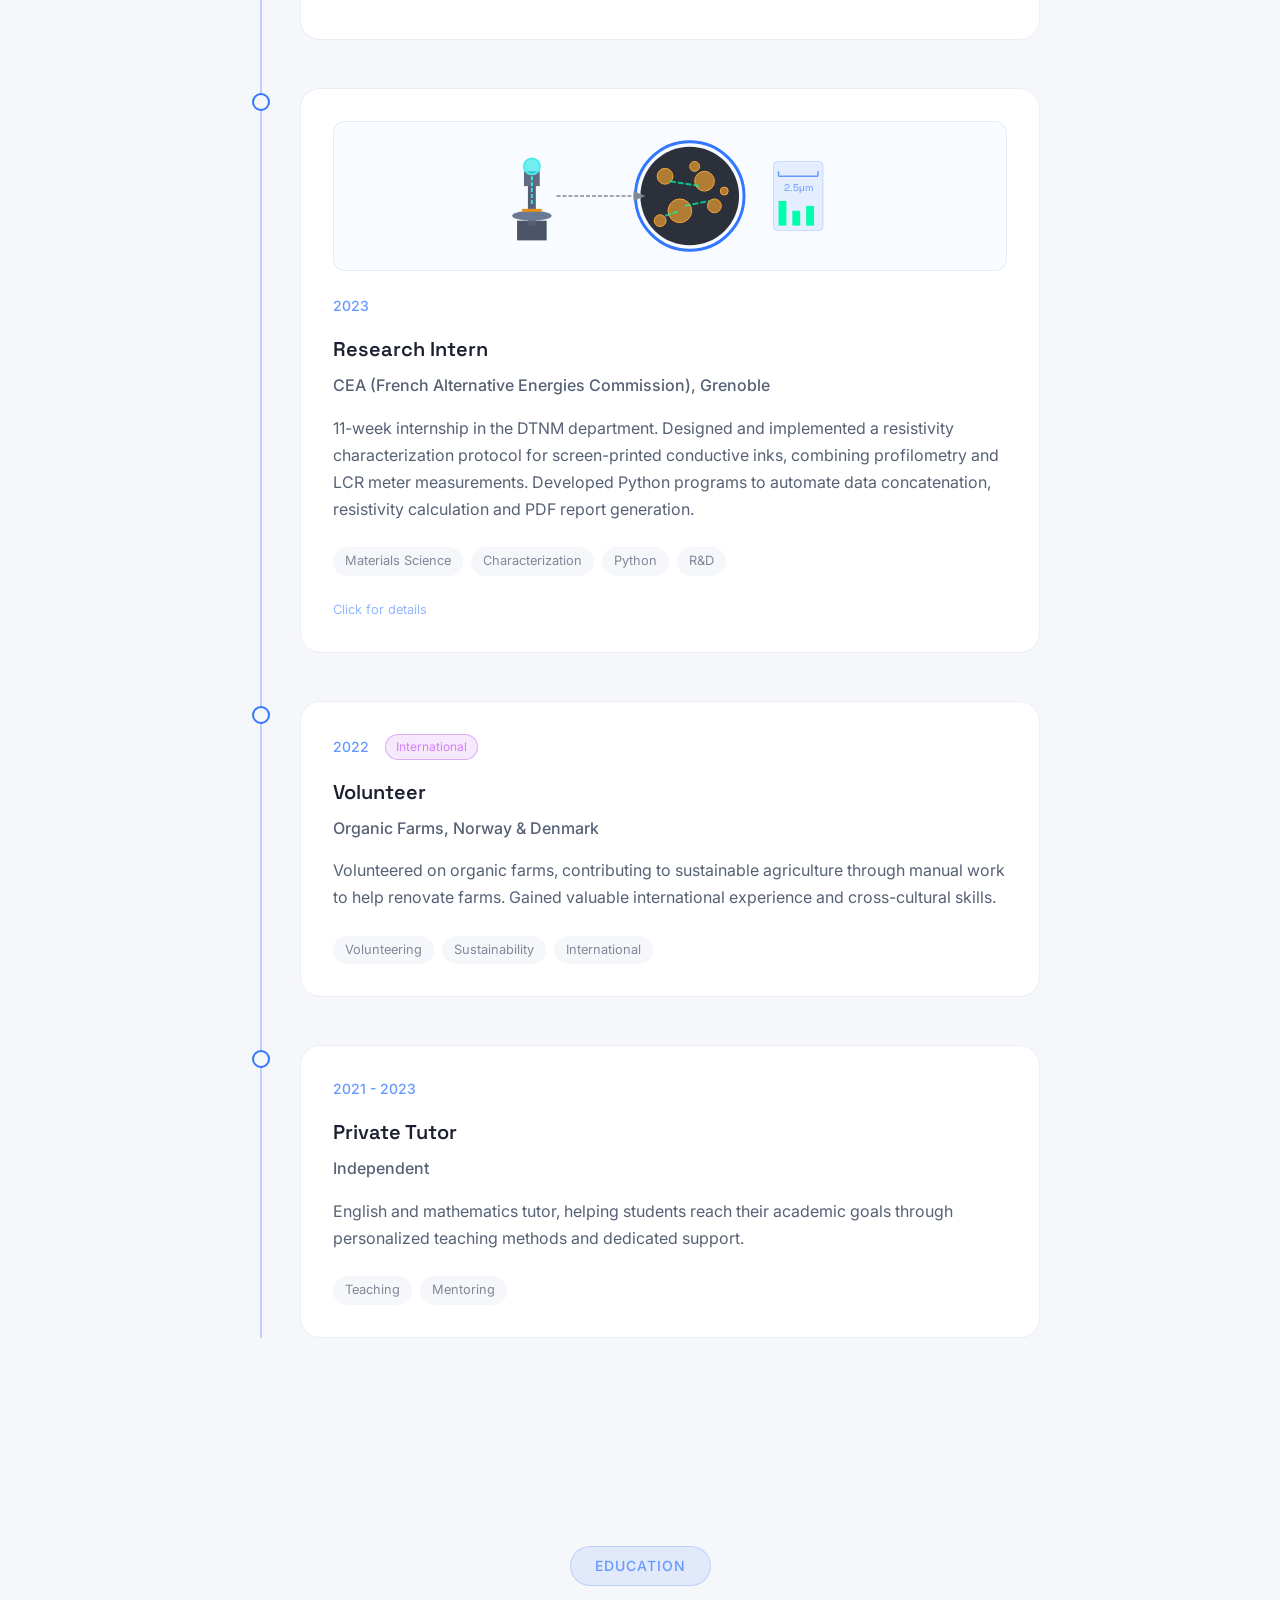
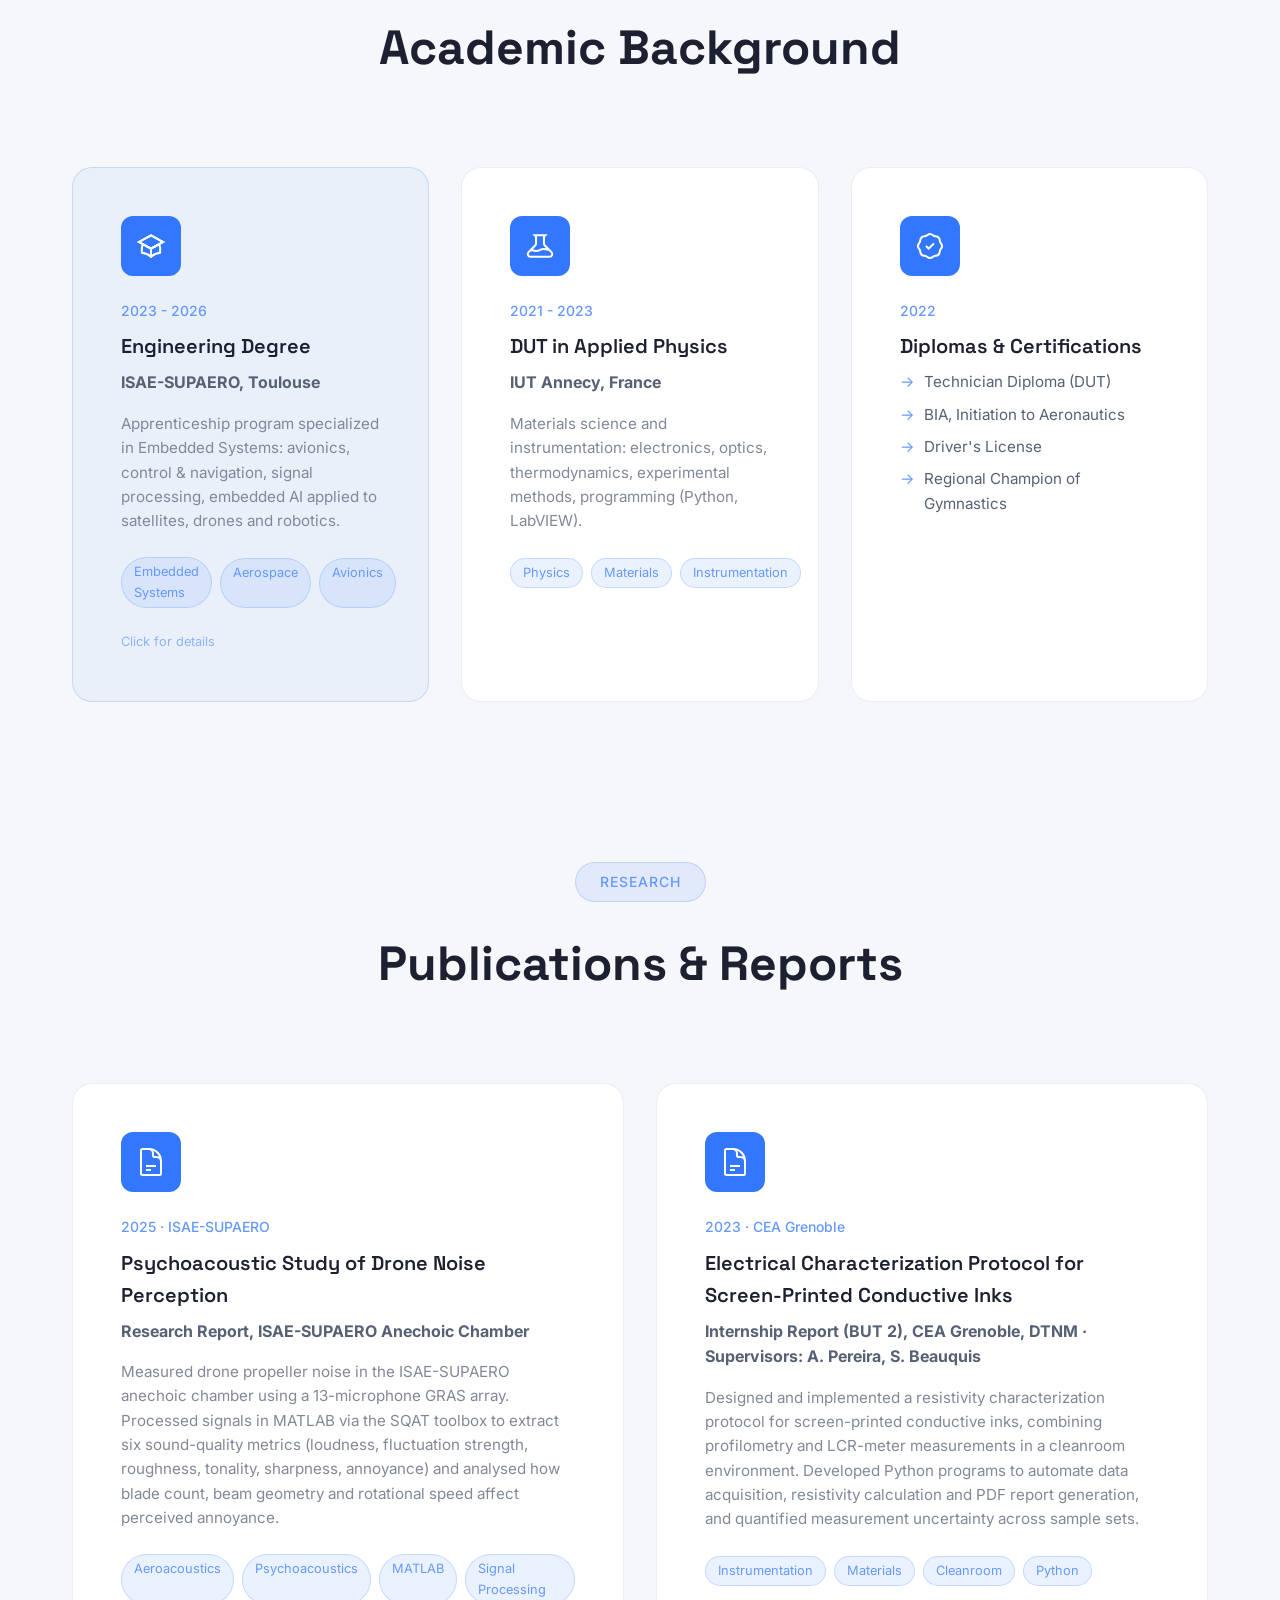
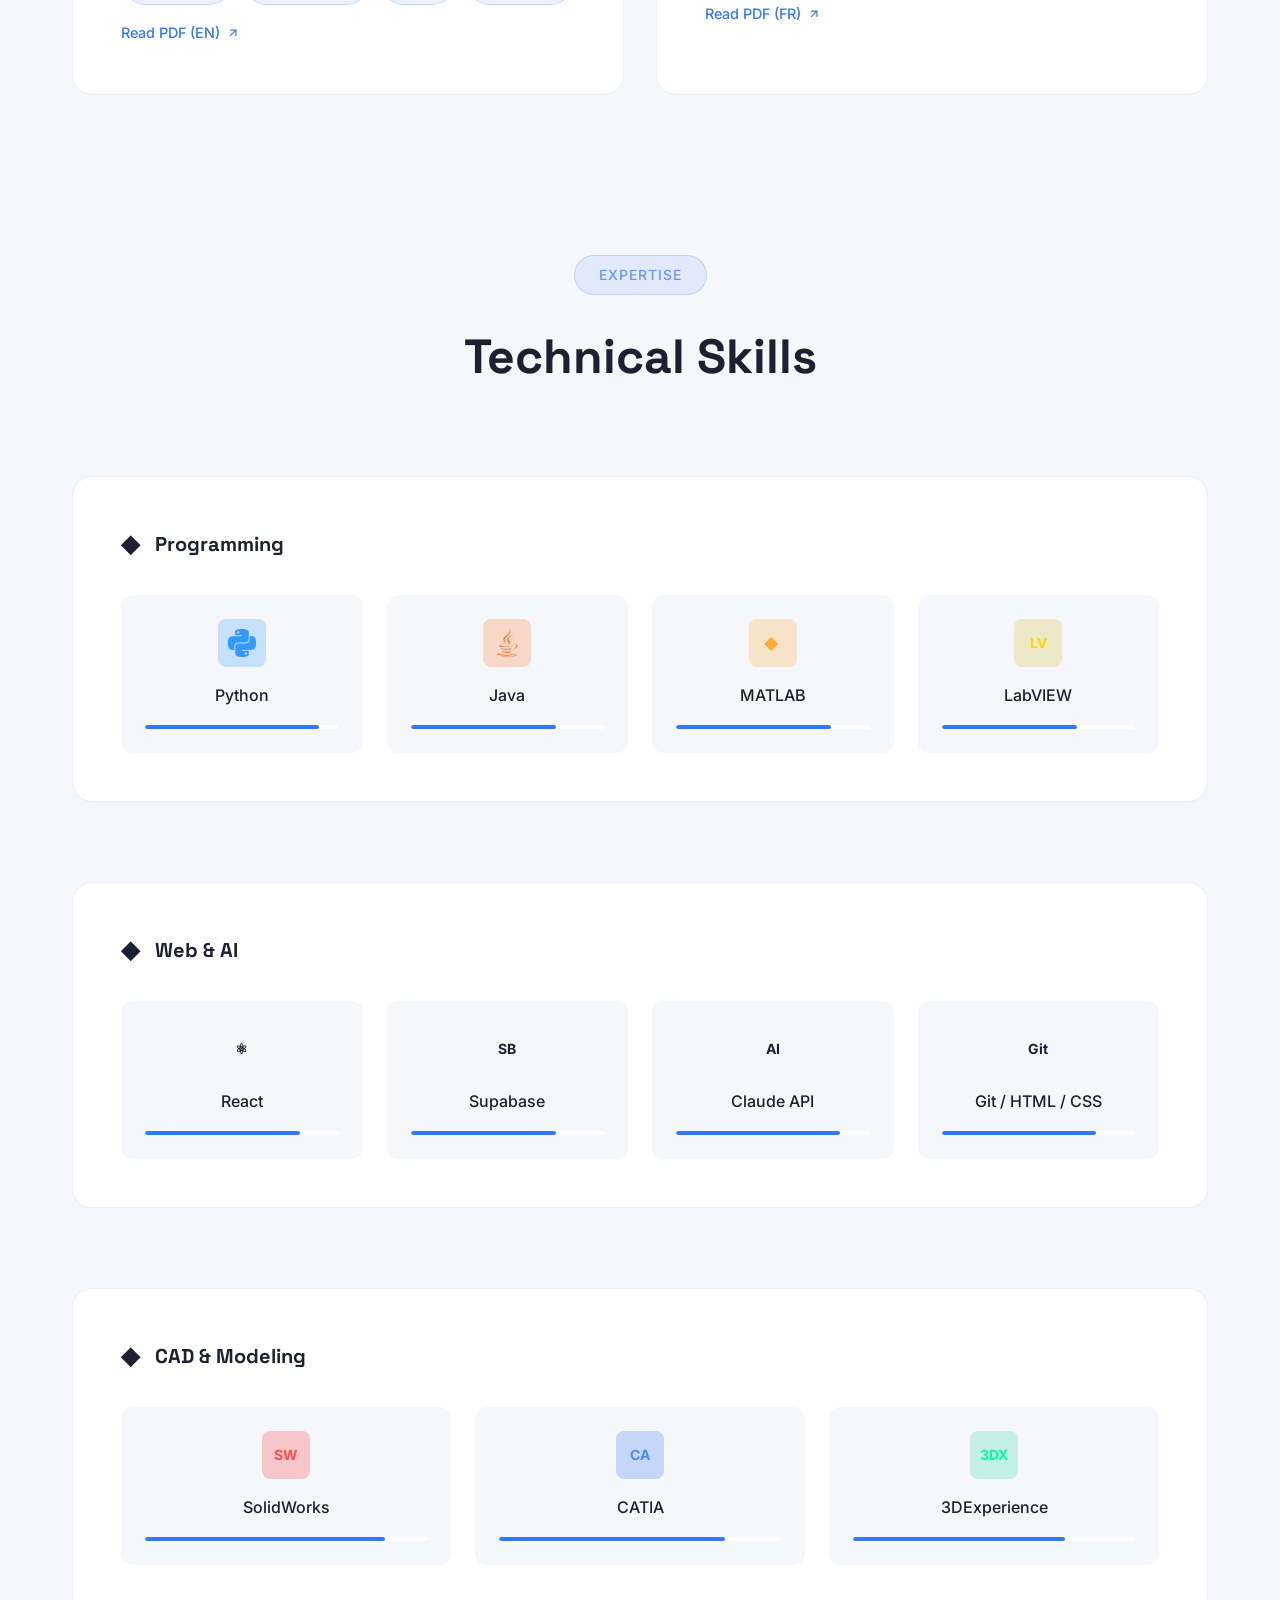
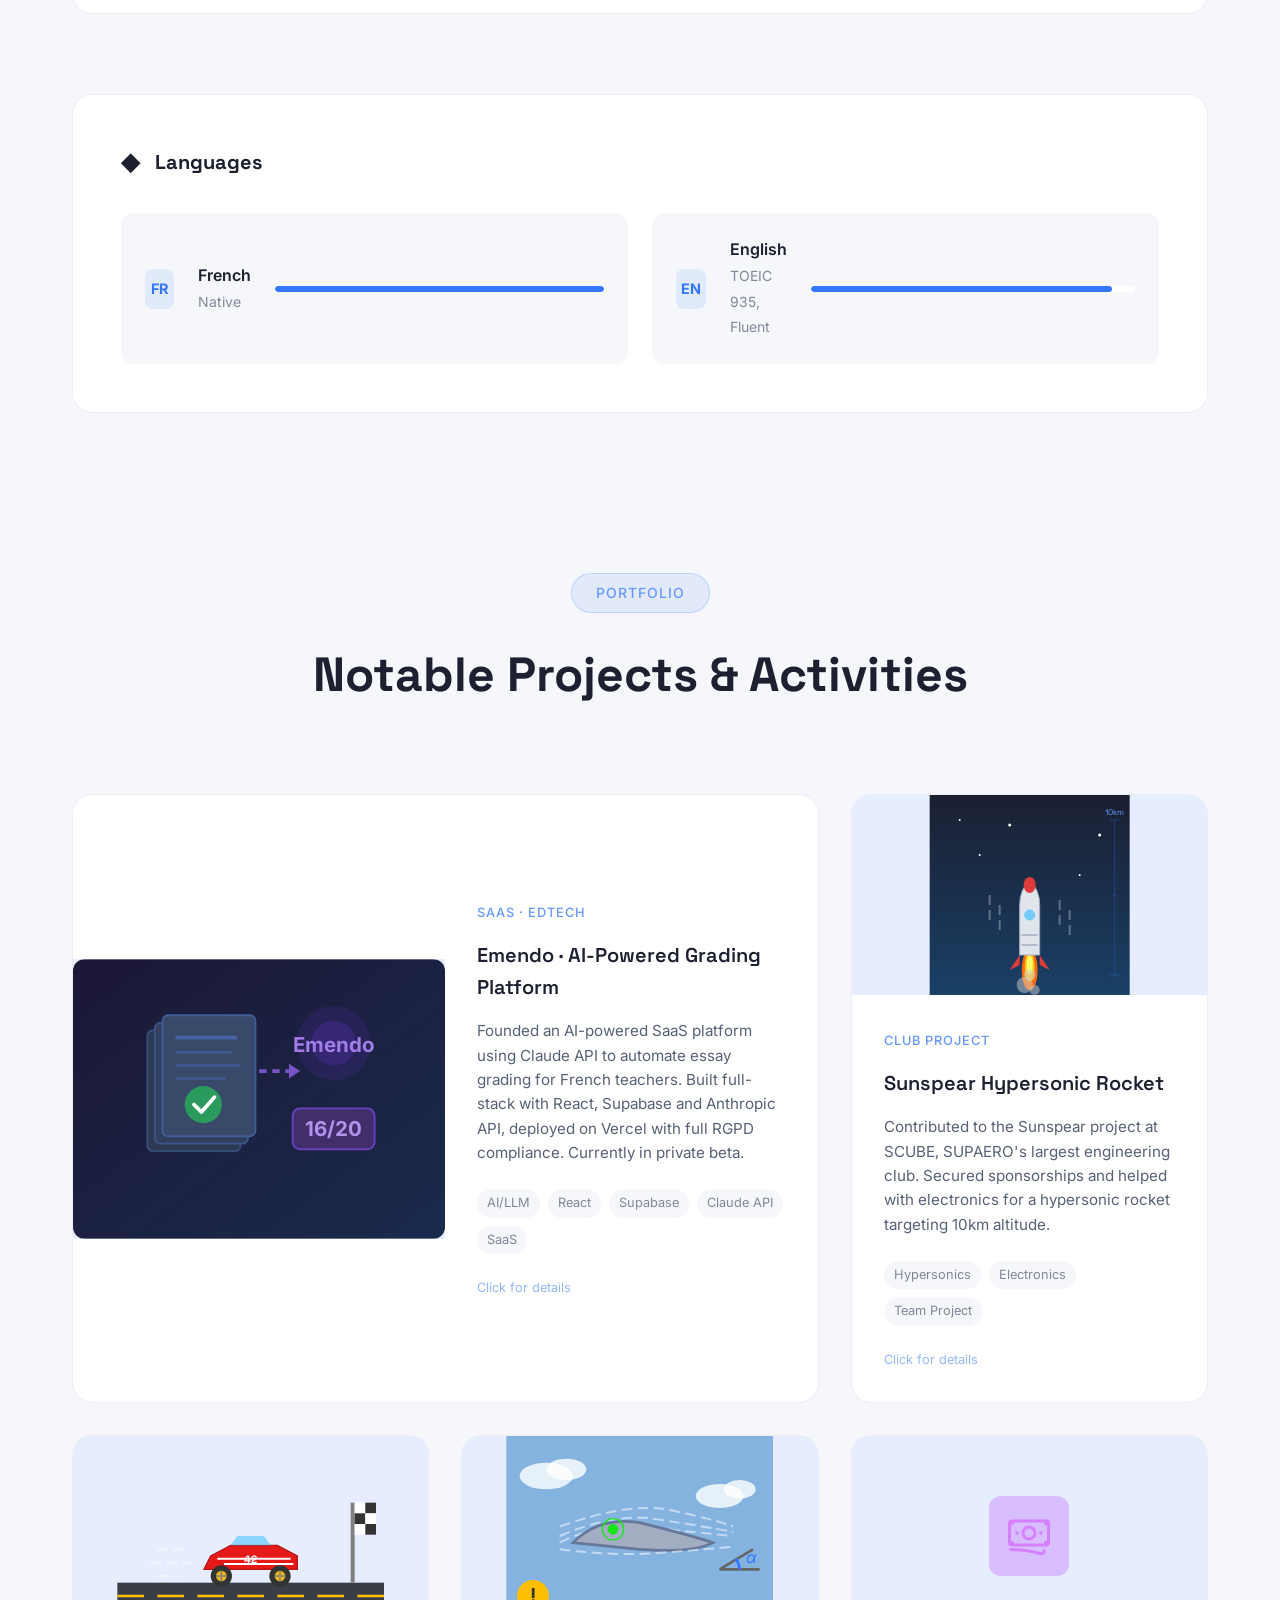
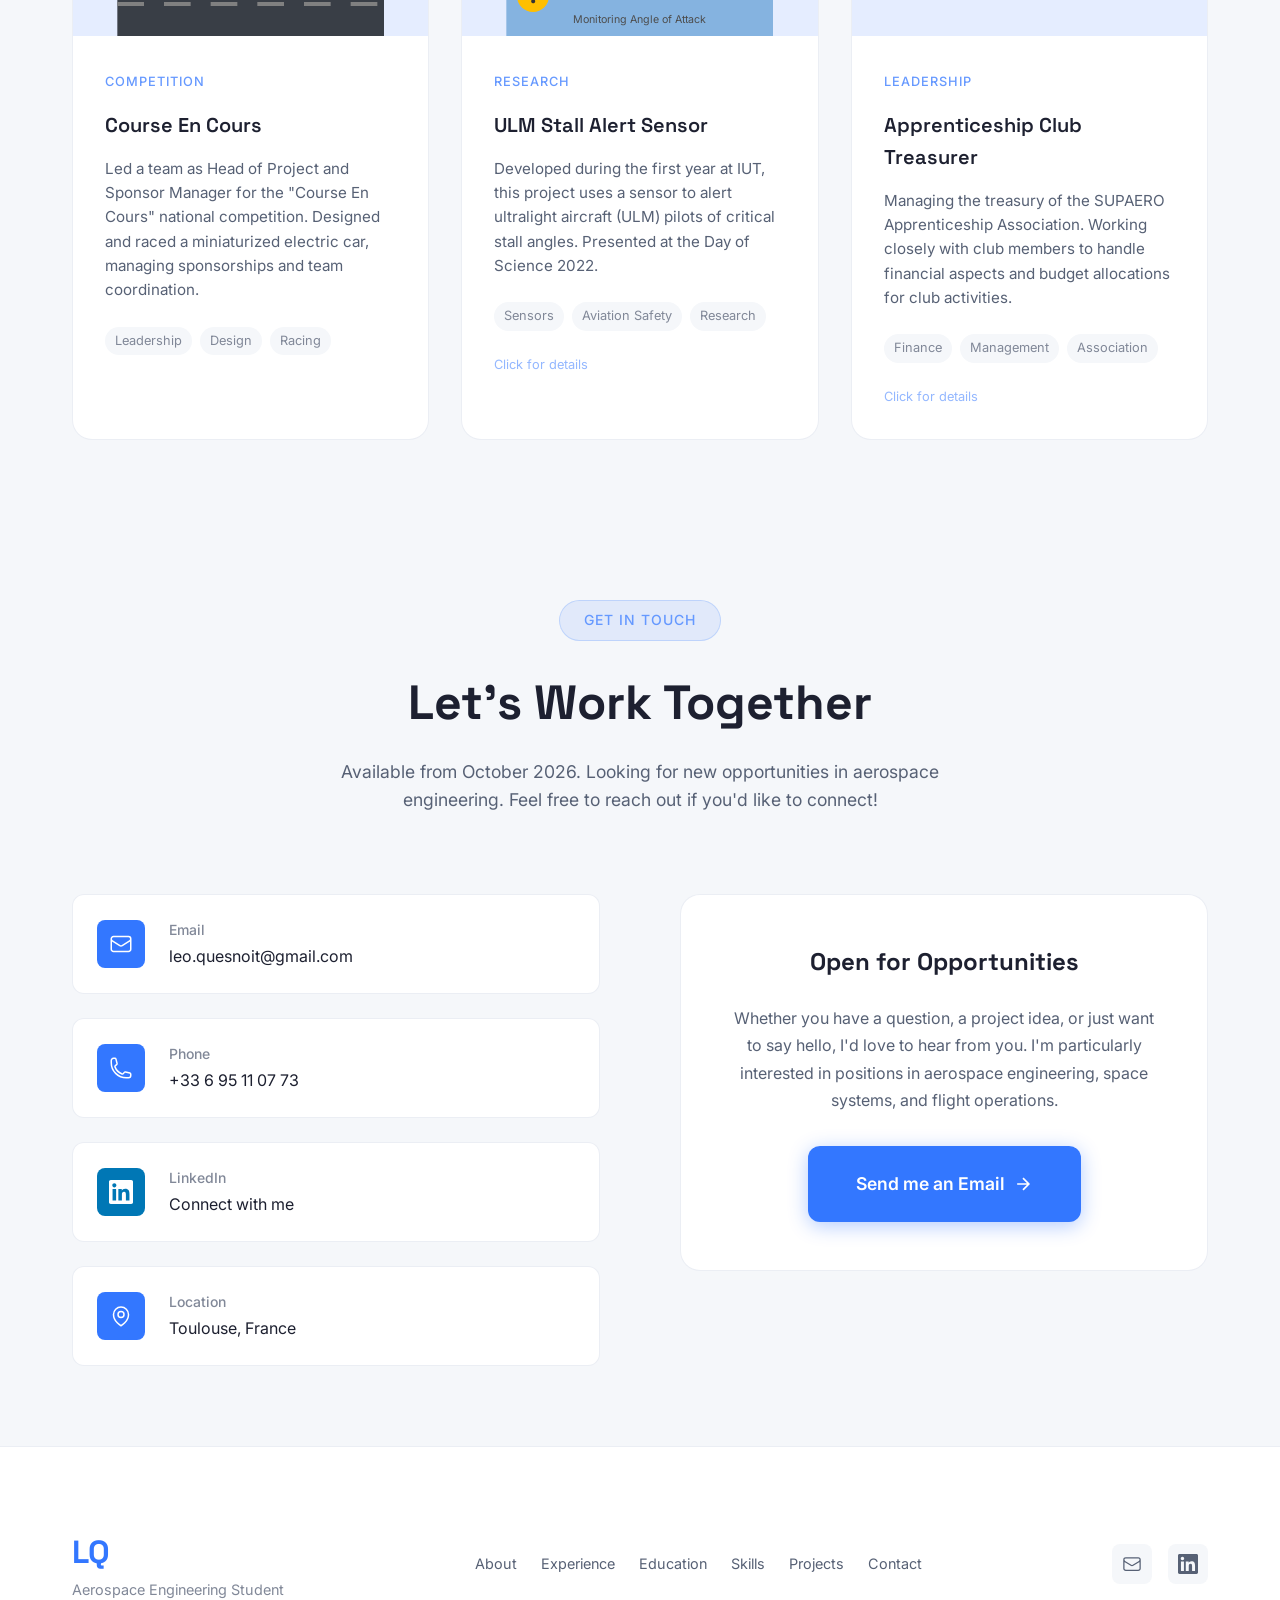
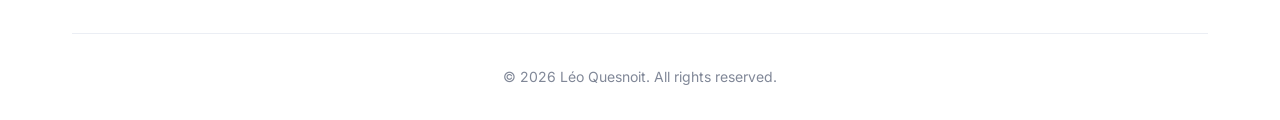
==== commit 2ba99a5e: "feat: add publications section and October 2026 availability - New Publications & Reports section wi" ====
--- a/index.html
+++ b/index.html
@@ -5,7 +5,7 @@
     <meta charset="UTF-8">
     <meta name="viewport" content="width=device-width, initial-scale=1.0">
     <meta name="description"
-        content="Léo Quesnoit - Aerospace Engineering Student at ISAE-SUPAERO, Toulouse. Specializing in space systems and flight operations.">
+        content="Léo Quesnoit | Aerospace Engineering Student at ISAE-SUPAERO, Toulouse. Specializing in space systems and flight operations.">
     <meta name="keywords"
         content="aerospace engineer, ISAE-SUPAERO, Airbus, space, engineering student, MSR-ERO, Mars Sample Return">
 
@@ -88,6 +88,7 @@
                 <li><a href="#about" class="nav-link">About</a></li>
                 <li><a href="#experience" class="nav-link">Experience</a></li>
                 <li><a href="#education" class="nav-link">Education</a></li>
+                <li><a href="#publications" class="nav-link">Publications</a></li>
                 <li><a href="#skills" class="nav-link">Skills</a></li>
                 <li><a href="#projects" class="nav-link">Projects</a></li>
                 <li><a href="Leo-Quesnoit-CV.pdf" class="nav-link" download>Resume</a></li>
@@ -146,6 +147,7 @@
                 Currently studying at <strong>ISAE-SUPAERO</strong>, working as an Apprentice Engineer at
                 <strong>Airbus Defence and Space</strong> on the <em>Mars Sample Return</em> mission.
                 Founder of <strong>Emendo</strong>, an AI-powered EdTech platform.
+                <strong>Available from October 2026.</strong>
             </p>
             <div class="hero-buttons">
                 <a href="#experience" class="btn btn-primary">
@@ -344,7 +346,7 @@
                         <h3 class="timeline-title">Apprentice Engineer</h3>
                         <h4 class="timeline-company">Airbus Defence and Space, Toulouse</h4>
                         <p class="timeline-description">
-                            Working on the <strong>MSR-ERO (Mars Sample Return - Earth Return Orbiter)</strong> mission.
+                            Working on the <strong>MSR-ERO (Mars Sample Return / Earth Return Orbiter)</strong> mission.
                             Developing, testing and validating flight procedures for telemetry reception and
                             telecommunication systems to bring samples from Mars back to Earth.
                         </p>
@@ -577,8 +579,8 @@
                         <h3 class="edu-degree">Engineering Degree</h3>
                         <h4 class="edu-school">ISAE-SUPAERO, Toulouse</h4>
                         <p class="edu-description">
-                            Apprenticeship program covering aerospace engineering, avionics, industrialization
-                            methods and business management. Specialization in Embedded Systems.
+                            Apprenticeship program specialized in Embedded Systems: avionics, control &amp; navigation,
+                            signal processing, embedded AI applied to satellites, drones and robotics.
                         </p>
                         <div class="edu-badges">
                             <span class="badge">Embedded Systems</span>
@@ -601,9 +603,8 @@
                         <h3 class="edu-degree">DUT in Applied Physics</h3>
                         <h4 class="edu-school">IUT Annecy, France</h4>
                         <p class="edu-description">
-                            Specialization in applied physics, materials science and instrumentation.
-                            Coursework: electronics, optics, thermodynamics, programming (Python, LabVIEW),
-                            experimental methods.
+                            Materials science and instrumentation: electronics, optics, thermodynamics,
+                            experimental methods, programming (Python, LabVIEW).
                         </p>
                         <div class="edu-badges">
                             <span class="badge">Physics</span>
@@ -625,12 +626,86 @@
                         <h3 class="edu-degree">Diplomas & Certifications</h3>
                         <ul class="edu-list">
                             <li>Technician Diploma (DUT)</li>
-                            <li>BIA - Initiation to Aeronautics</li>
+                            <li>BIA, Initiation to Aeronautics</li>
                             <li>Driver's License</li>
                             <li>Regional Champion of Gymnastics</li>
                         </ul>
                     </div>
                 </div>
+            </div>
+        </div>
+    </section>
+
+    <!-- Publications Section -->
+    <section class="section publications" id="publications">
+        <div class="container">
+            <div class="section-header">
+                <span class="section-tag">Research</span>
+                <h2 class="section-title">Publications &amp; Reports</h2>
+            </div>
+            <div class="publications-grid">
+                <article class="edu-card" data-aos="fade-up">
+                    <div class="edu-icon">
+                        <svg viewBox="0 0 24 24" fill="none" stroke="currentColor" stroke-width="1.5">
+                            <path d="M19.5 14.25v-2.625a3.375 3.375 0 00-3.375-3.375h-1.5A1.125 1.125 0 0113.5 7.125v-1.5a3.375 3.375 0 00-3.375-3.375H8.25m0 12.75h7.5m-7.5 3H12M10.5 2.25H5.625c-.621 0-1.125.504-1.125 1.125v17.25c0 .621.504 1.125 1.125 1.125h12.75c.621 0 1.125-.504 1.125-1.125V11.25a9 9 0 00-9-9z" />
+                        </svg>
+                    </div>
+                    <div class="edu-content">
+                        <span class="edu-years">2025 · ISAE-SUPAERO</span>
+                        <h3 class="edu-degree">Psychoacoustic Study of Drone Noise Perception</h3>
+                        <h4 class="edu-school">Research Report, ISAE-SUPAERO Anechoic Chamber</h4>
+                        <p class="edu-description">
+                            Measured drone propeller noise in the ISAE-SUPAERO anechoic chamber using a 13-microphone
+                            GRAS array. Processed signals in MATLAB via the SQAT toolbox to extract six sound-quality
+                            metrics (loudness, fluctuation strength, roughness, tonality, sharpness, annoyance) and
+                            analysed how blade count, beam geometry and rotational speed affect perceived annoyance.
+                        </p>
+                        <div class="edu-badges">
+                            <span class="badge">Aeroacoustics</span>
+                            <span class="badge">Psychoacoustics</span>
+                            <span class="badge">MATLAB</span>
+                            <span class="badge">Signal Processing</span>
+                        </div>
+                        <a href="papers/Quesnoit-2025-Psychoacoustic-Study-Drone-Noise.pdf" class="pub-link" target="_blank" rel="noopener noreferrer">
+                            Read PDF (EN)
+                            <svg width="14" height="14" viewBox="0 0 24 24" fill="none" stroke="currentColor" stroke-width="2">
+                                <path d="M7 17L17 7M7 7h10v10" />
+                            </svg>
+                        </a>
+                    </div>
+                </article>
+
+                <article class="edu-card" data-aos="fade-up" data-aos-delay="100">
+                    <div class="edu-icon">
+                        <svg viewBox="0 0 24 24" fill="none" stroke="currentColor" stroke-width="1.5">
+                            <path d="M19.5 14.25v-2.625a3.375 3.375 0 00-3.375-3.375h-1.5A1.125 1.125 0 0113.5 7.125v-1.5a3.375 3.375 0 00-3.375-3.375H8.25m0 12.75h7.5m-7.5 3H12M10.5 2.25H5.625c-.621 0-1.125.504-1.125 1.125v17.25c0 .621.504 1.125 1.125 1.125h12.75c.621 0 1.125-.504 1.125-1.125V11.25a9 9 0 00-9-9z" />
+                        </svg>
+                    </div>
+                    <div class="edu-content">
+                        <span class="edu-years">2023 · CEA Grenoble</span>
+                        <h3 class="edu-degree">Electrical Characterization Protocol for Screen-Printed Conductive Inks</h3>
+                        <h4 class="edu-school">Internship Report (BUT 2), CEA Grenoble, DTNM · Supervisors: A. Pereira, S. Beauquis</h4>
+                        <p class="edu-description">
+                            Designed and implemented a resistivity characterization protocol for screen-printed
+                            conductive inks, combining profilometry and LCR-meter measurements in a cleanroom
+                            environment. Developed Python programs to automate data acquisition, resistivity
+                            calculation and PDF report generation, and quantified measurement uncertainty across
+                            sample sets.
+                        </p>
+                        <div class="edu-badges">
+                            <span class="badge">Instrumentation</span>
+                            <span class="badge">Materials</span>
+                            <span class="badge">Cleanroom</span>
+                            <span class="badge">Python</span>
+                        </div>
+                        <a href="papers/Quesnoit-2023-CEA-Encres-Conductrices.pdf" class="pub-link" target="_blank" rel="noopener noreferrer">
+                            Read PDF (FR)
+                            <svg width="14" height="14" viewBox="0 0 24 24" fill="none" stroke="currentColor" stroke-width="2">
+                                <path d="M7 17L17 7M7 7h10v10" />
+                            </svg>
+                        </a>
+                    </div>
+                </article>
             </div>
         </div>
     </section>
@@ -1128,7 +1203,7 @@
                 <span class="section-tag">Get In Touch</span>
                 <h2 class="section-title">Let's Work Together</h2>
                 <p class="section-subtitle">
-                    I'm currently looking for new opportunities in aerospace engineering.
+                    Available from October 2026. Looking for new opportunities in aerospace engineering.
                     Feel free to reach out if you'd like to connect!
                 </p>
             </div>
--- a/styles.css
+++ b/styles.css
@@ -1069,6 +1069,37 @@
     display: grid;
     grid-template-columns: repeat(auto-fit, minmax(320px, 1fr));
     gap: var(--space-lg);
+}
+
+.publications-grid {
+    display: grid;
+    grid-template-columns: repeat(auto-fit, minmax(360px, 1fr));
+    gap: var(--space-lg);
+}
+
+.pub-link {
+    display: inline-flex;
+    align-items: center;
+    gap: 6px;
+    margin-top: var(--space-sm);
+    color: var(--primary, hsl(220, 100%, 60%));
+    font-size: 0.9rem;
+    font-weight: 500;
+    text-decoration: none;
+    transition: var(--transition-base);
+}
+
+.pub-link:hover {
+    transform: translateX(2px);
+    opacity: 0.85;
+}
+
+.pub-link svg {
+    transition: transform 0.2s ease;
+}
+
+.pub-link:hover svg {
+    transform: translate(2px, -2px);
 }
 
 .edu-card {
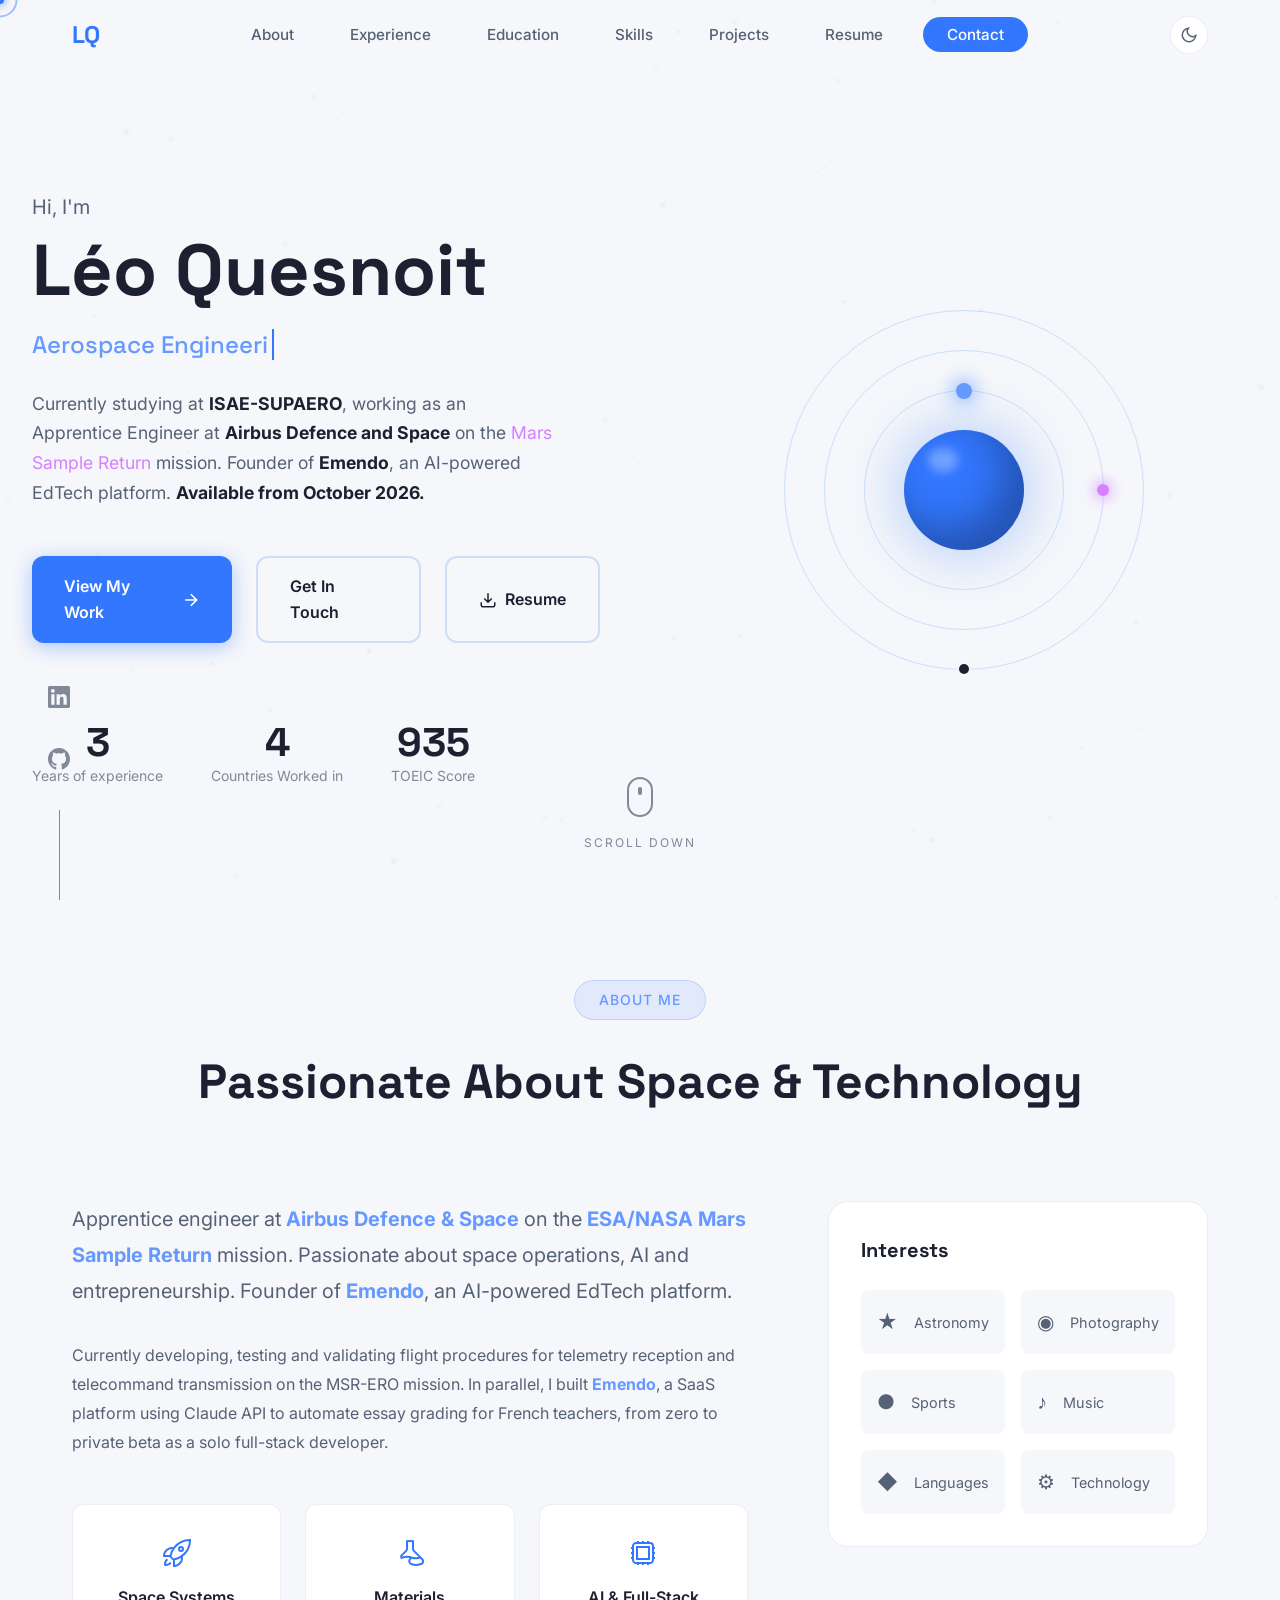
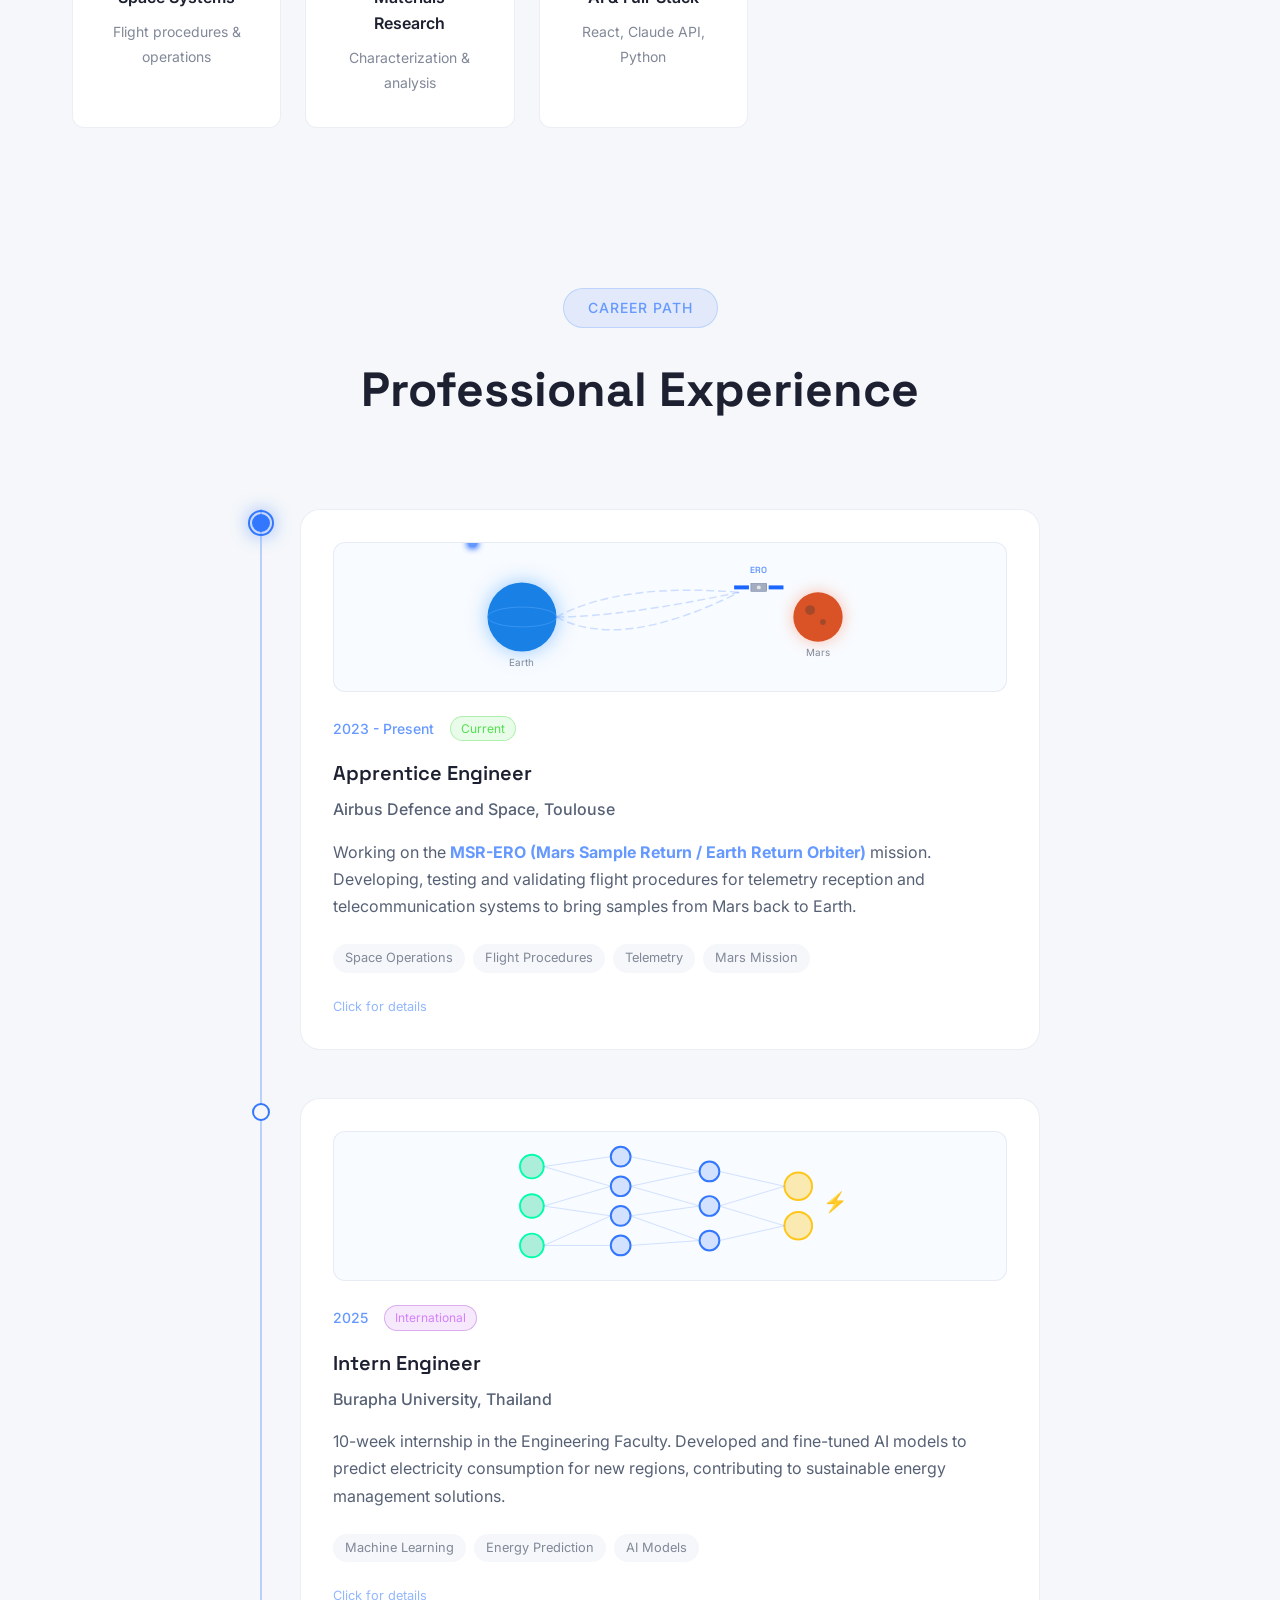
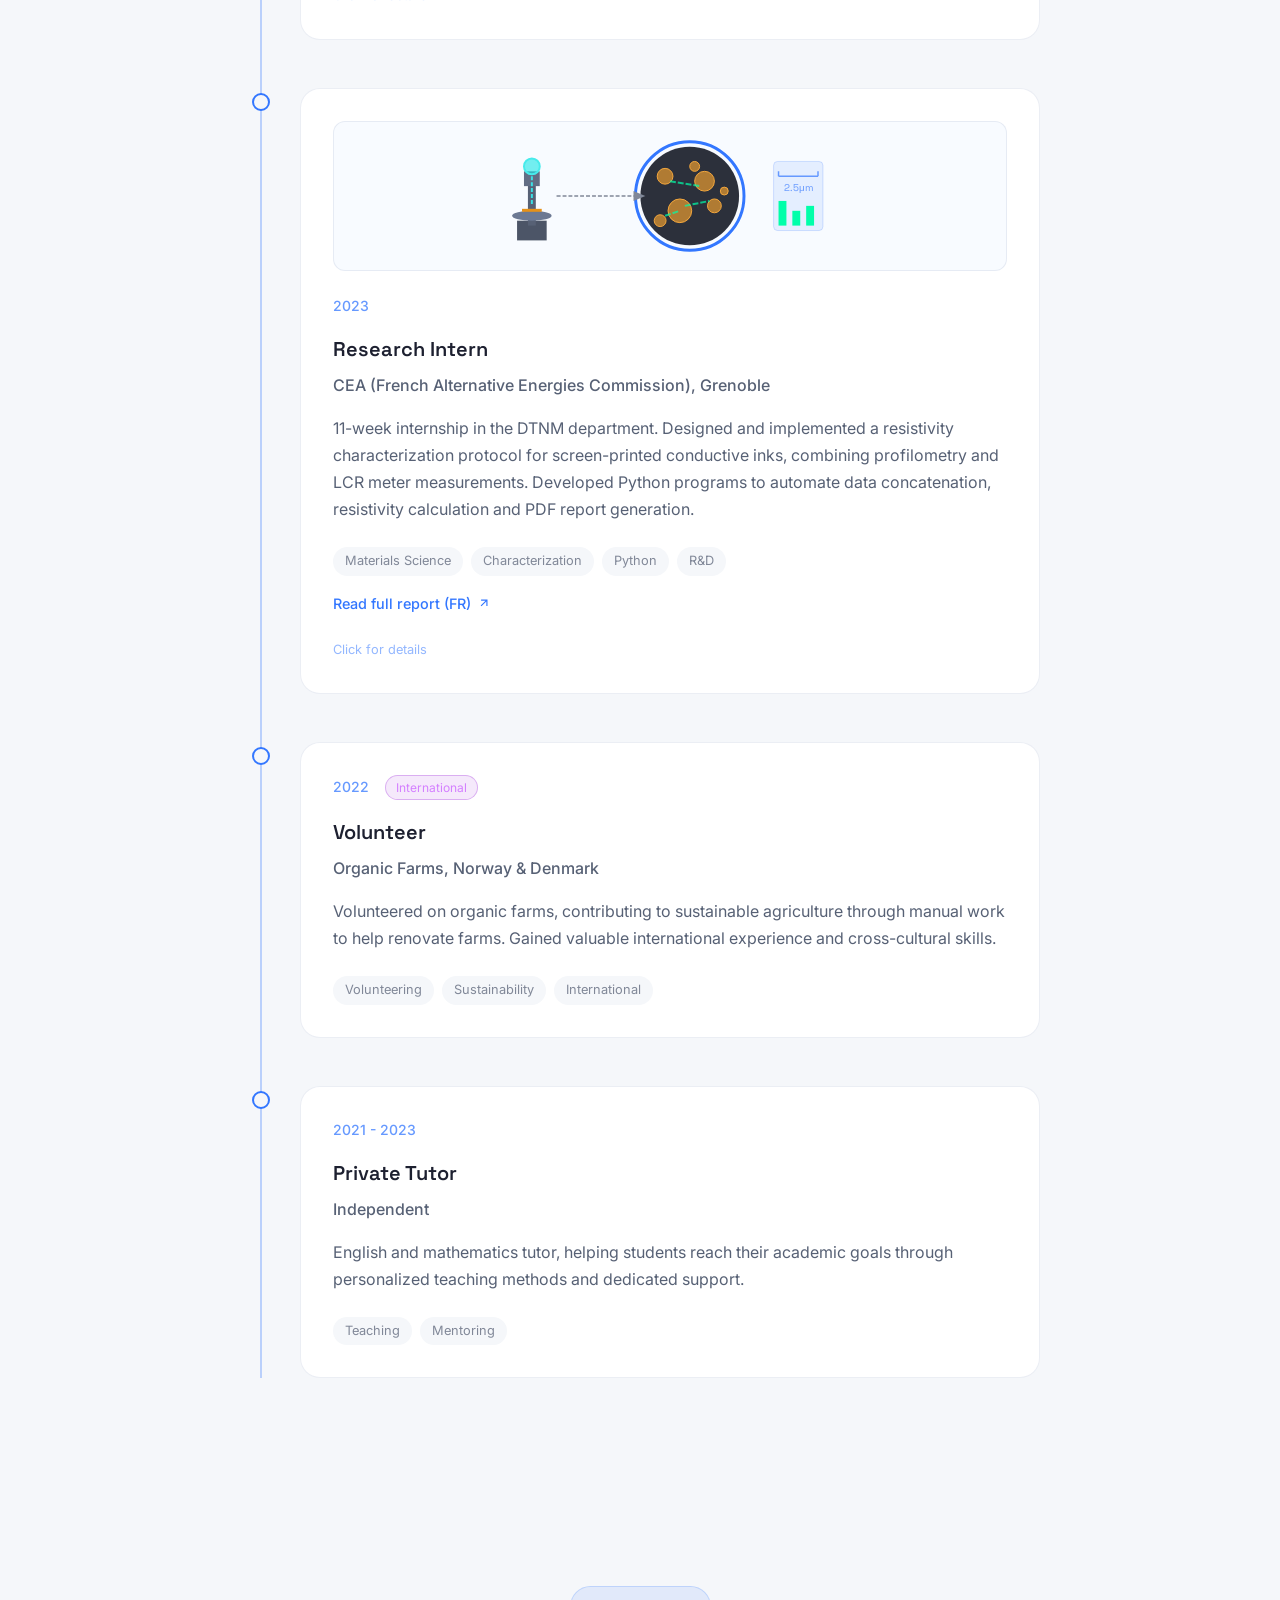
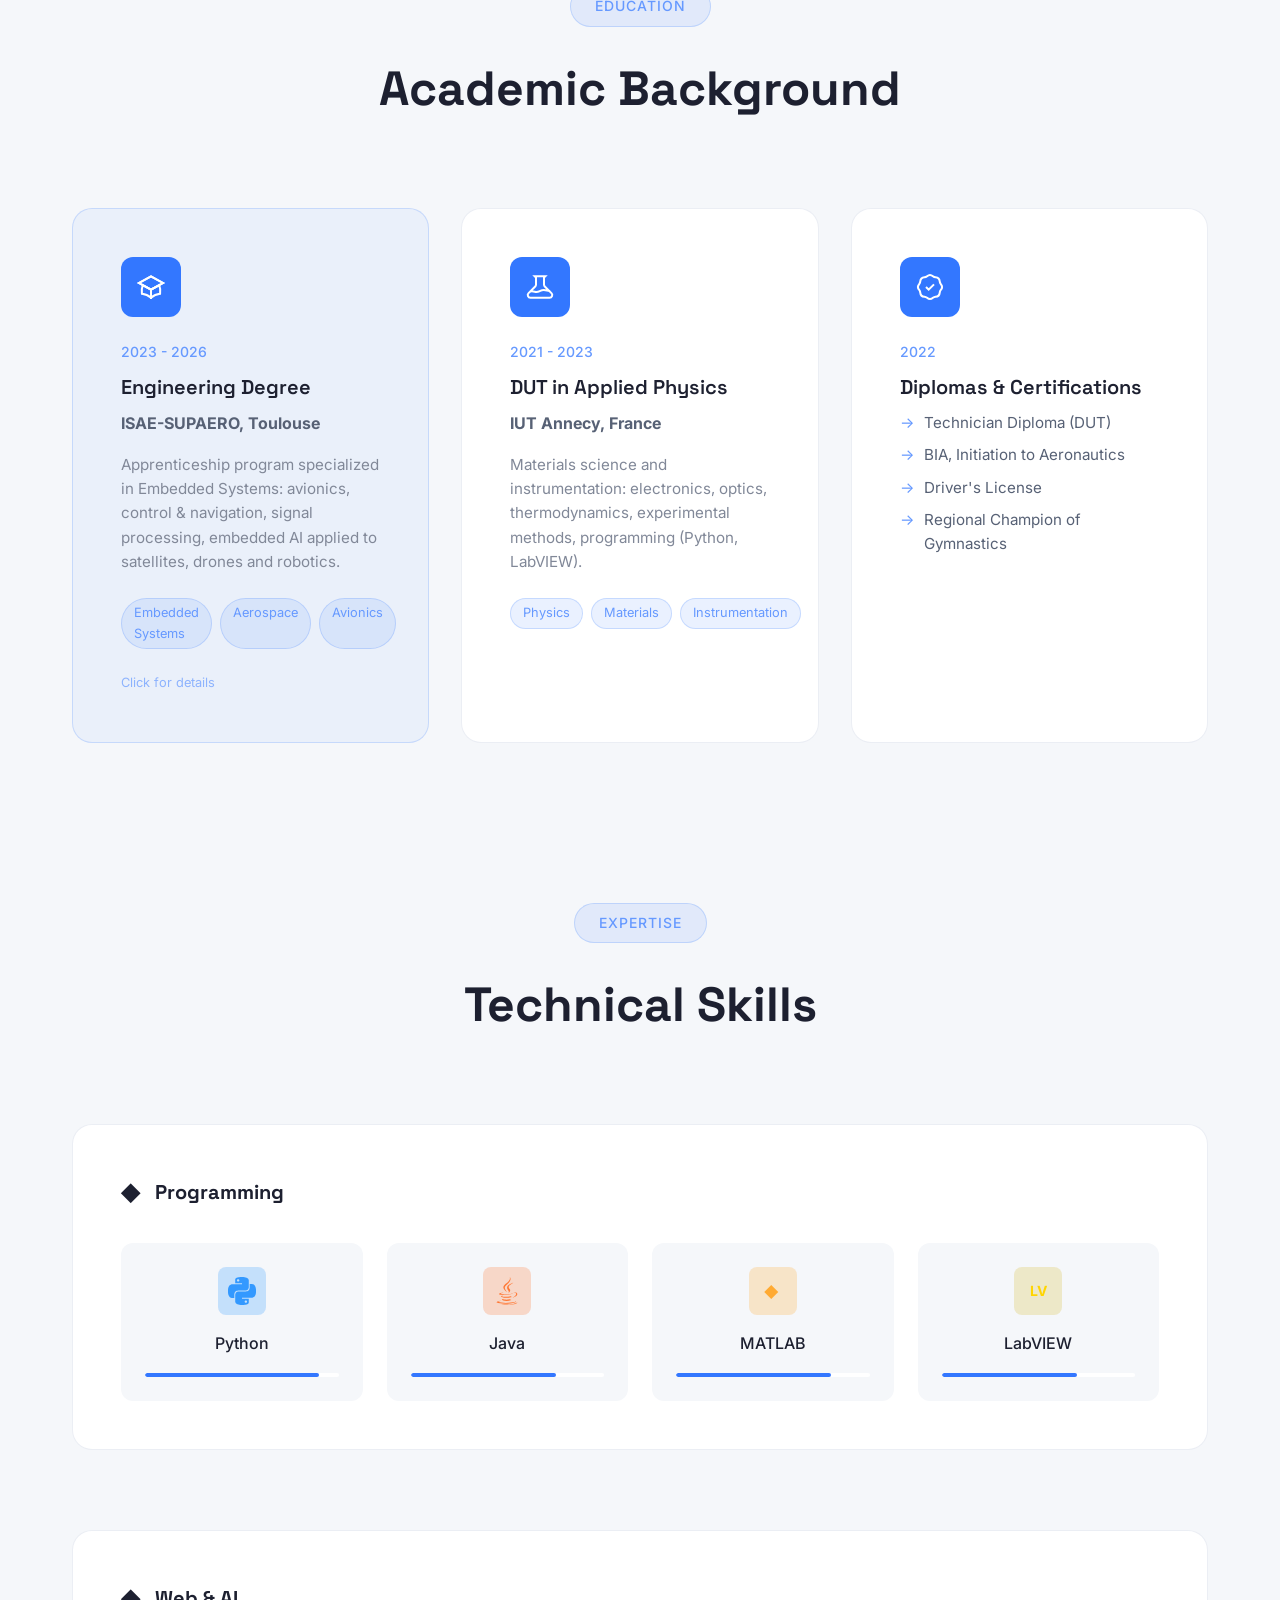
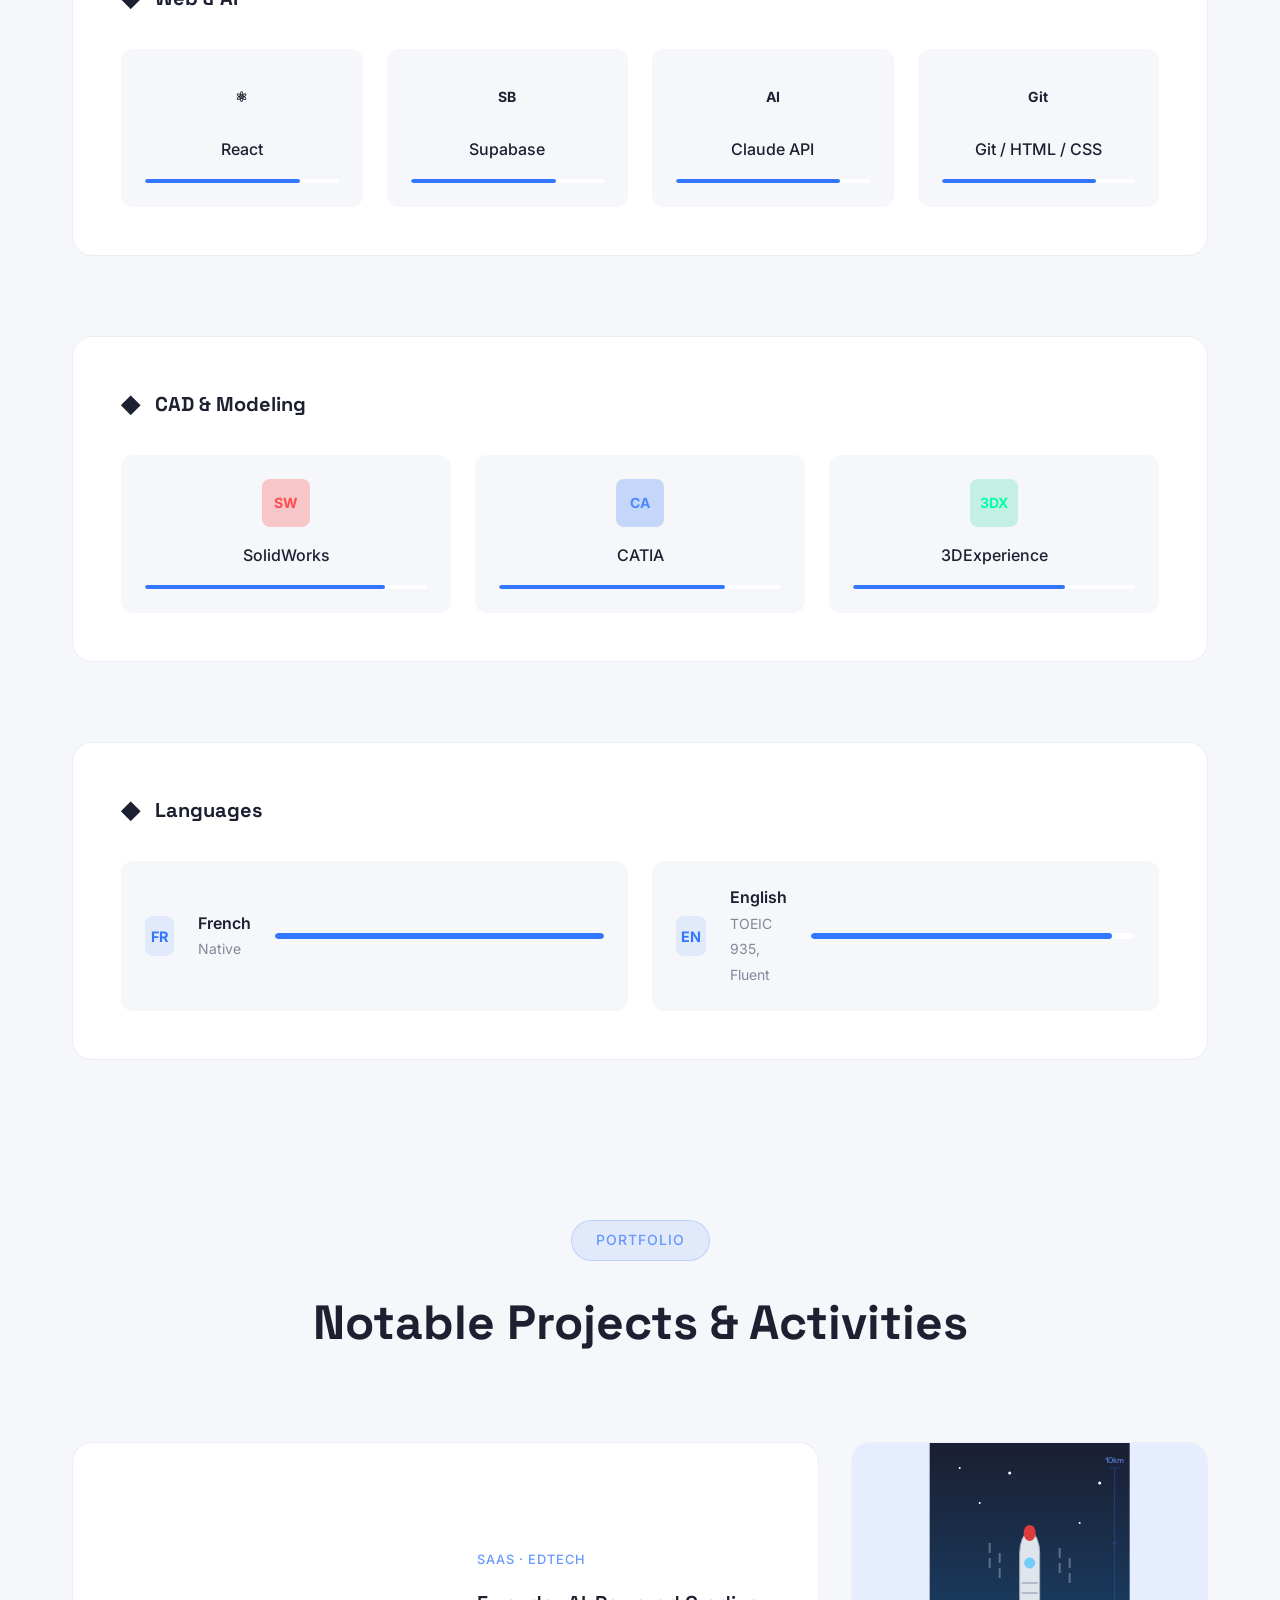
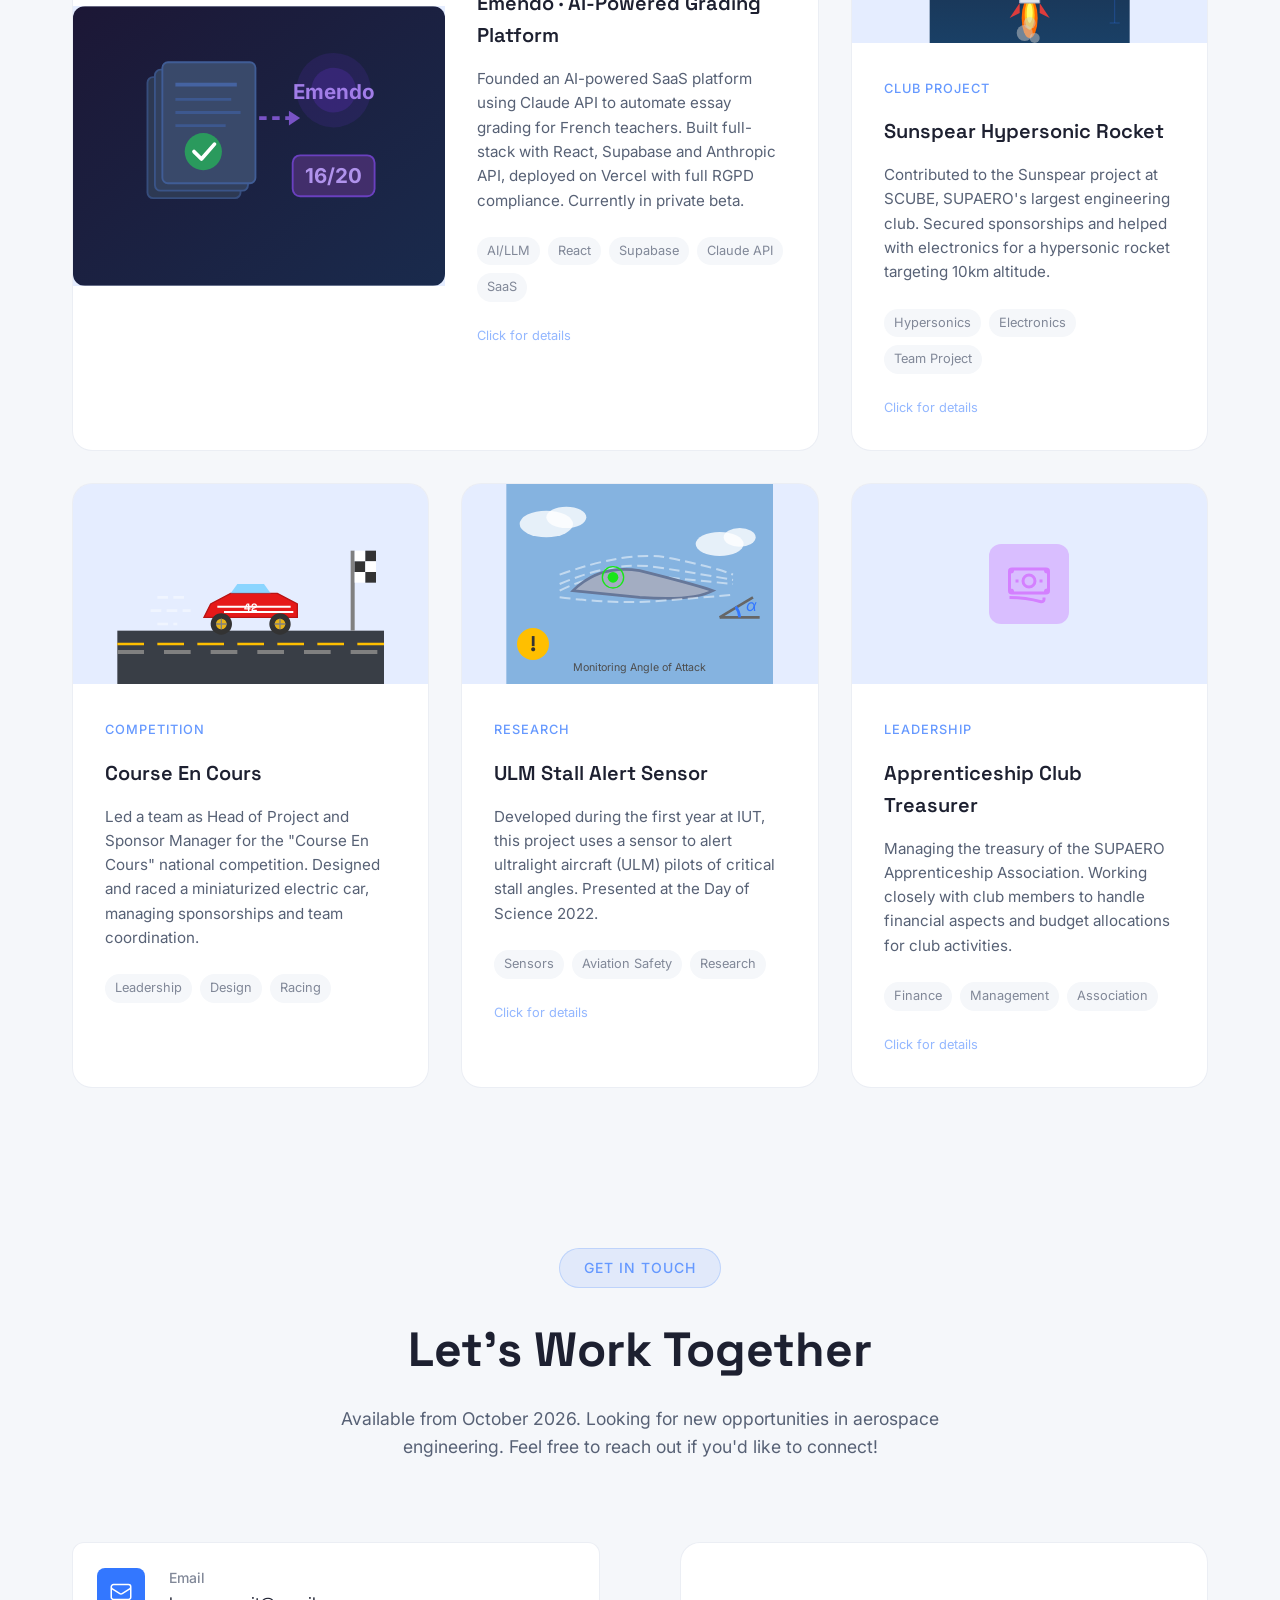
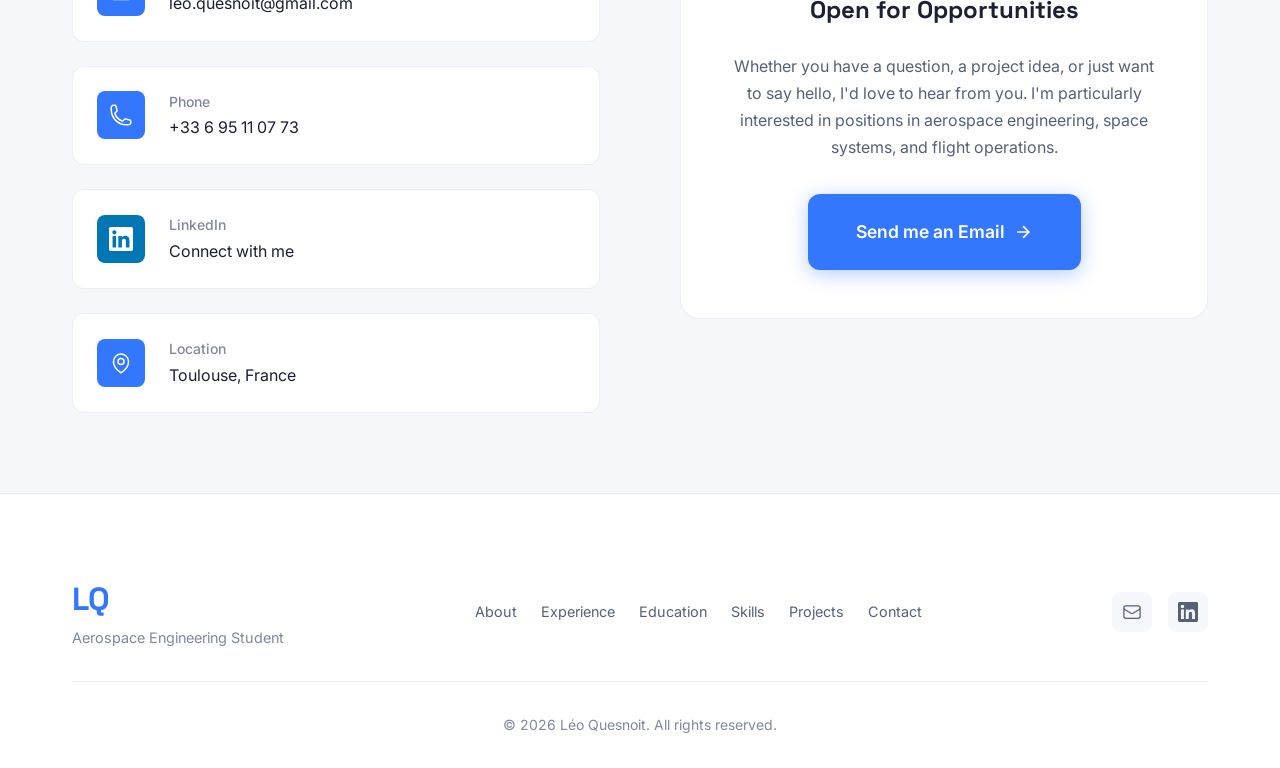
==== commit 3ee668e2: "refactor: link papers inside existing experience entries - Remove dedicated Publications section and" ====
--- a/index.html
+++ b/index.html
@@ -88,7 +88,6 @@
                 <li><a href="#about" class="nav-link">About</a></li>
                 <li><a href="#experience" class="nav-link">Experience</a></li>
                 <li><a href="#education" class="nav-link">Education</a></li>
-                <li><a href="#publications" class="nav-link">Publications</a></li>
                 <li><a href="#skills" class="nav-link">Skills</a></li>
                 <li><a href="#projects" class="nav-link">Projects</a></li>
                 <li><a href="Leo-Quesnoit-CV.pdf" class="nav-link" download>Resume</a></li>
@@ -509,6 +508,12 @@
                             <span class="tag">Python</span>
                             <span class="tag">R&D</span>
                         </div>
+                        <a href="papers/Quesnoit-2023-CEA-Encres-Conductrices.pdf" class="pub-link" target="_blank" rel="noopener noreferrer" onclick="event.stopPropagation()">
+                            Read full report (FR)
+                            <svg width="14" height="14" viewBox="0 0 24 24" fill="none" stroke="currentColor" stroke-width="2">
+                                <path d="M7 17L17 7M7 7h10v10" />
+                            </svg>
+                        </a>
                         <span class="click-hint">Click for details</span>
                     </div>
                 </div>
@@ -632,80 +637,6 @@
                         </ul>
                     </div>
                 </div>
-            </div>
-        </div>
-    </section>
-
-    <!-- Publications Section -->
-    <section class="section publications" id="publications">
-        <div class="container">
-            <div class="section-header">
-                <span class="section-tag">Research</span>
-                <h2 class="section-title">Publications &amp; Reports</h2>
-            </div>
-            <div class="publications-grid">
-                <article class="edu-card" data-aos="fade-up">
-                    <div class="edu-icon">
-                        <svg viewBox="0 0 24 24" fill="none" stroke="currentColor" stroke-width="1.5">
-                            <path d="M19.5 14.25v-2.625a3.375 3.375 0 00-3.375-3.375h-1.5A1.125 1.125 0 0113.5 7.125v-1.5a3.375 3.375 0 00-3.375-3.375H8.25m0 12.75h7.5m-7.5 3H12M10.5 2.25H5.625c-.621 0-1.125.504-1.125 1.125v17.25c0 .621.504 1.125 1.125 1.125h12.75c.621 0 1.125-.504 1.125-1.125V11.25a9 9 0 00-9-9z" />
-                        </svg>
-                    </div>
-                    <div class="edu-content">
-                        <span class="edu-years">2025 · ISAE-SUPAERO</span>
-                        <h3 class="edu-degree">Psychoacoustic Study of Drone Noise Perception</h3>
-                        <h4 class="edu-school">Research Report, ISAE-SUPAERO Anechoic Chamber</h4>
-                        <p class="edu-description">
-                            Measured drone propeller noise in the ISAE-SUPAERO anechoic chamber using a 13-microphone
-                            GRAS array. Processed signals in MATLAB via the SQAT toolbox to extract six sound-quality
-                            metrics (loudness, fluctuation strength, roughness, tonality, sharpness, annoyance) and
-                            analysed how blade count, beam geometry and rotational speed affect perceived annoyance.
-                        </p>
-                        <div class="edu-badges">
-                            <span class="badge">Aeroacoustics</span>
-                            <span class="badge">Psychoacoustics</span>
-                            <span class="badge">MATLAB</span>
-                            <span class="badge">Signal Processing</span>
-                        </div>
-                        <a href="papers/Quesnoit-2025-Psychoacoustic-Study-Drone-Noise.pdf" class="pub-link" target="_blank" rel="noopener noreferrer">
-                            Read PDF (EN)
-                            <svg width="14" height="14" viewBox="0 0 24 24" fill="none" stroke="currentColor" stroke-width="2">
-                                <path d="M7 17L17 7M7 7h10v10" />
-                            </svg>
-                        </a>
-                    </div>
-                </article>
-
-                <article class="edu-card" data-aos="fade-up" data-aos-delay="100">
-                    <div class="edu-icon">
-                        <svg viewBox="0 0 24 24" fill="none" stroke="currentColor" stroke-width="1.5">
-                            <path d="M19.5 14.25v-2.625a3.375 3.375 0 00-3.375-3.375h-1.5A1.125 1.125 0 0113.5 7.125v-1.5a3.375 3.375 0 00-3.375-3.375H8.25m0 12.75h7.5m-7.5 3H12M10.5 2.25H5.625c-.621 0-1.125.504-1.125 1.125v17.25c0 .621.504 1.125 1.125 1.125h12.75c.621 0 1.125-.504 1.125-1.125V11.25a9 9 0 00-9-9z" />
-                        </svg>
-                    </div>
-                    <div class="edu-content">
-                        <span class="edu-years">2023 · CEA Grenoble</span>
-                        <h3 class="edu-degree">Electrical Characterization Protocol for Screen-Printed Conductive Inks</h3>
-                        <h4 class="edu-school">Internship Report (BUT 2), CEA Grenoble, DTNM · Supervisors: A. Pereira, S. Beauquis</h4>
-                        <p class="edu-description">
-                            Designed and implemented a resistivity characterization protocol for screen-printed
-                            conductive inks, combining profilometry and LCR-meter measurements in a cleanroom
-                            environment. Developed Python programs to automate data acquisition, resistivity
-                            calculation and PDF report generation, and quantified measurement uncertainty across
-                            sample sets.
-                        </p>
-                        <div class="edu-badges">
-                            <span class="badge">Instrumentation</span>
-                            <span class="badge">Materials</span>
-                            <span class="badge">Cleanroom</span>
-                            <span class="badge">Python</span>
-                        </div>
-                        <a href="papers/Quesnoit-2023-CEA-Encres-Conductrices.pdf" class="pub-link" target="_blank" rel="noopener noreferrer">
-                            Read PDF (FR)
-                            <svg width="14" height="14" viewBox="0 0 24 24" fill="none" stroke="currentColor" stroke-width="2">
-                                <path d="M7 17L17 7M7 7h10v10" />
-                            </svg>
-                        </a>
-                    </div>
-                </article>
             </div>
         </div>
     </section>
--- a/styles.css
+++ b/styles.css
@@ -1071,12 +1071,6 @@
     gap: var(--space-lg);
 }
 
-.publications-grid {
-    display: grid;
-    grid-template-columns: repeat(auto-fit, minmax(360px, 1fr));
-    gap: var(--space-lg);
-}
-
 .pub-link {
     display: inline-flex;
     align-items: center;
@@ -1090,7 +1084,6 @@
 }
 
 .pub-link:hover {
-    transform: translateX(2px);
     opacity: 0.85;
 }
 
